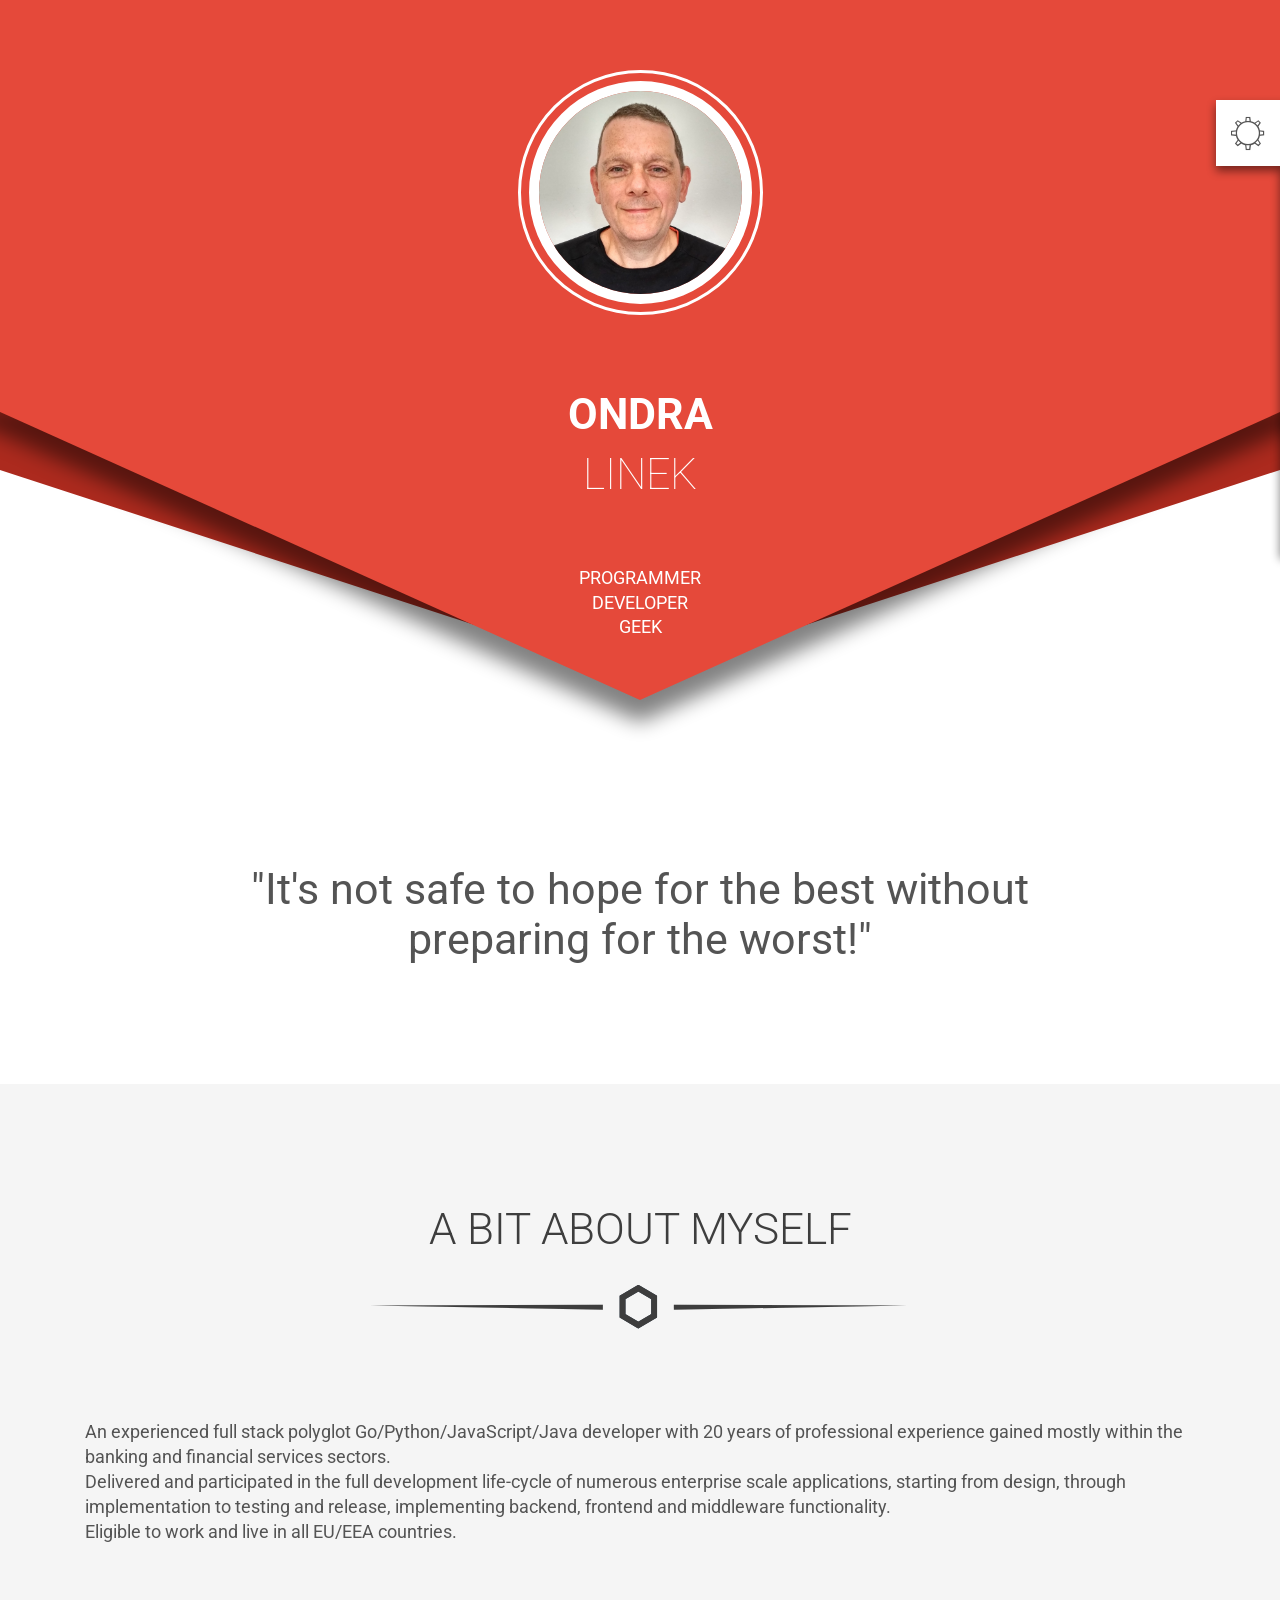
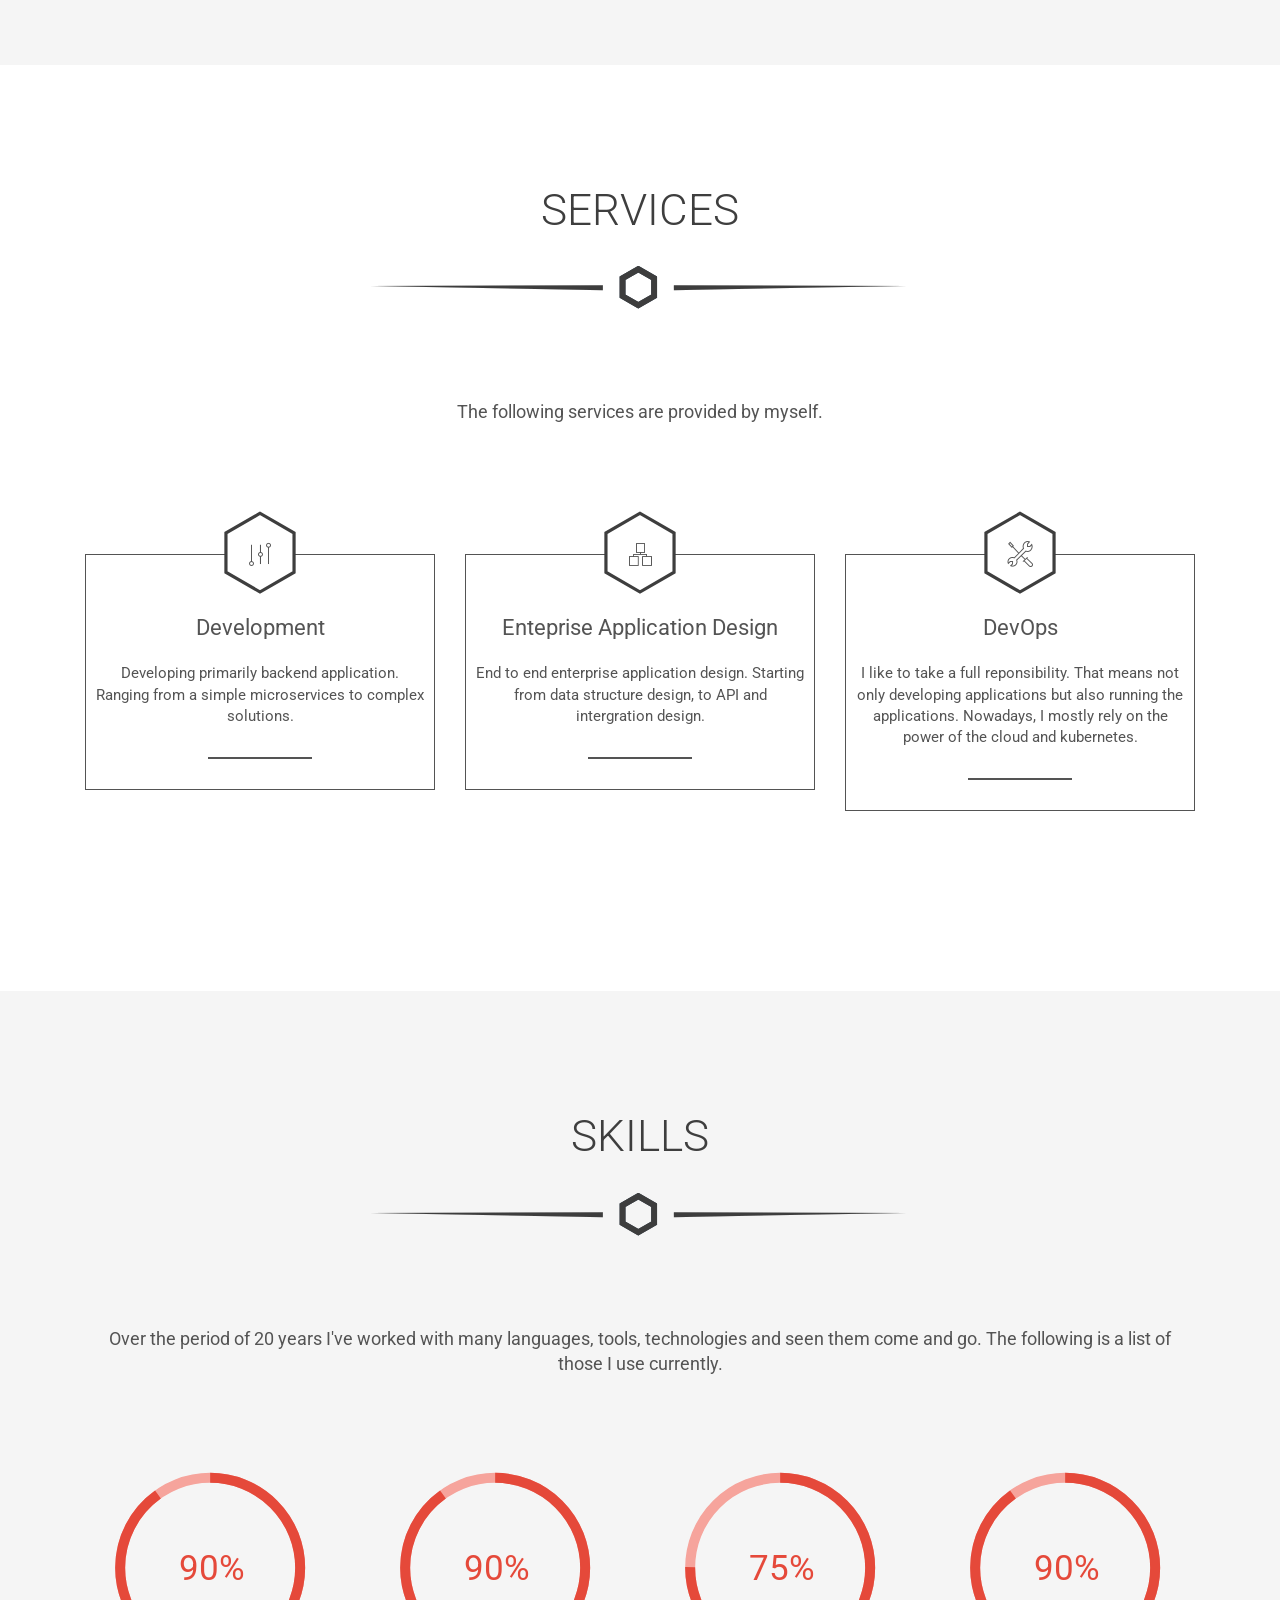
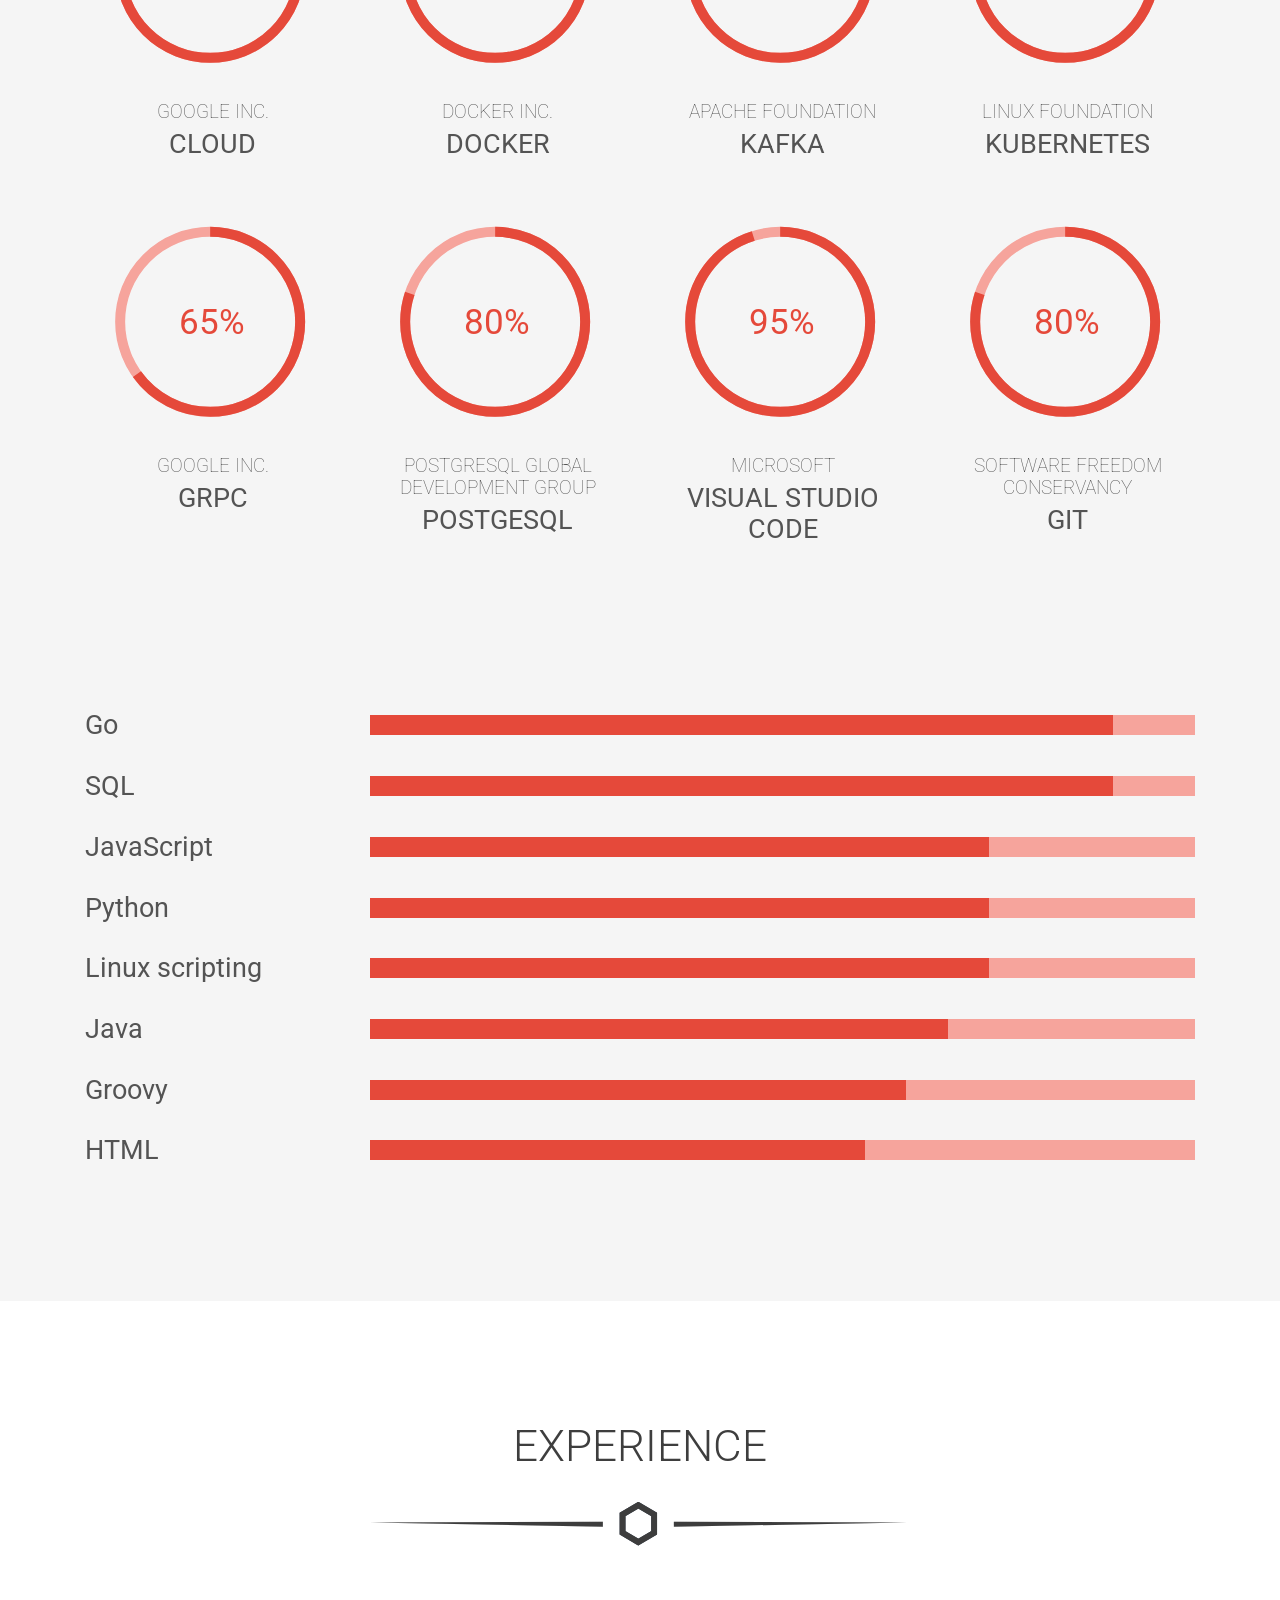
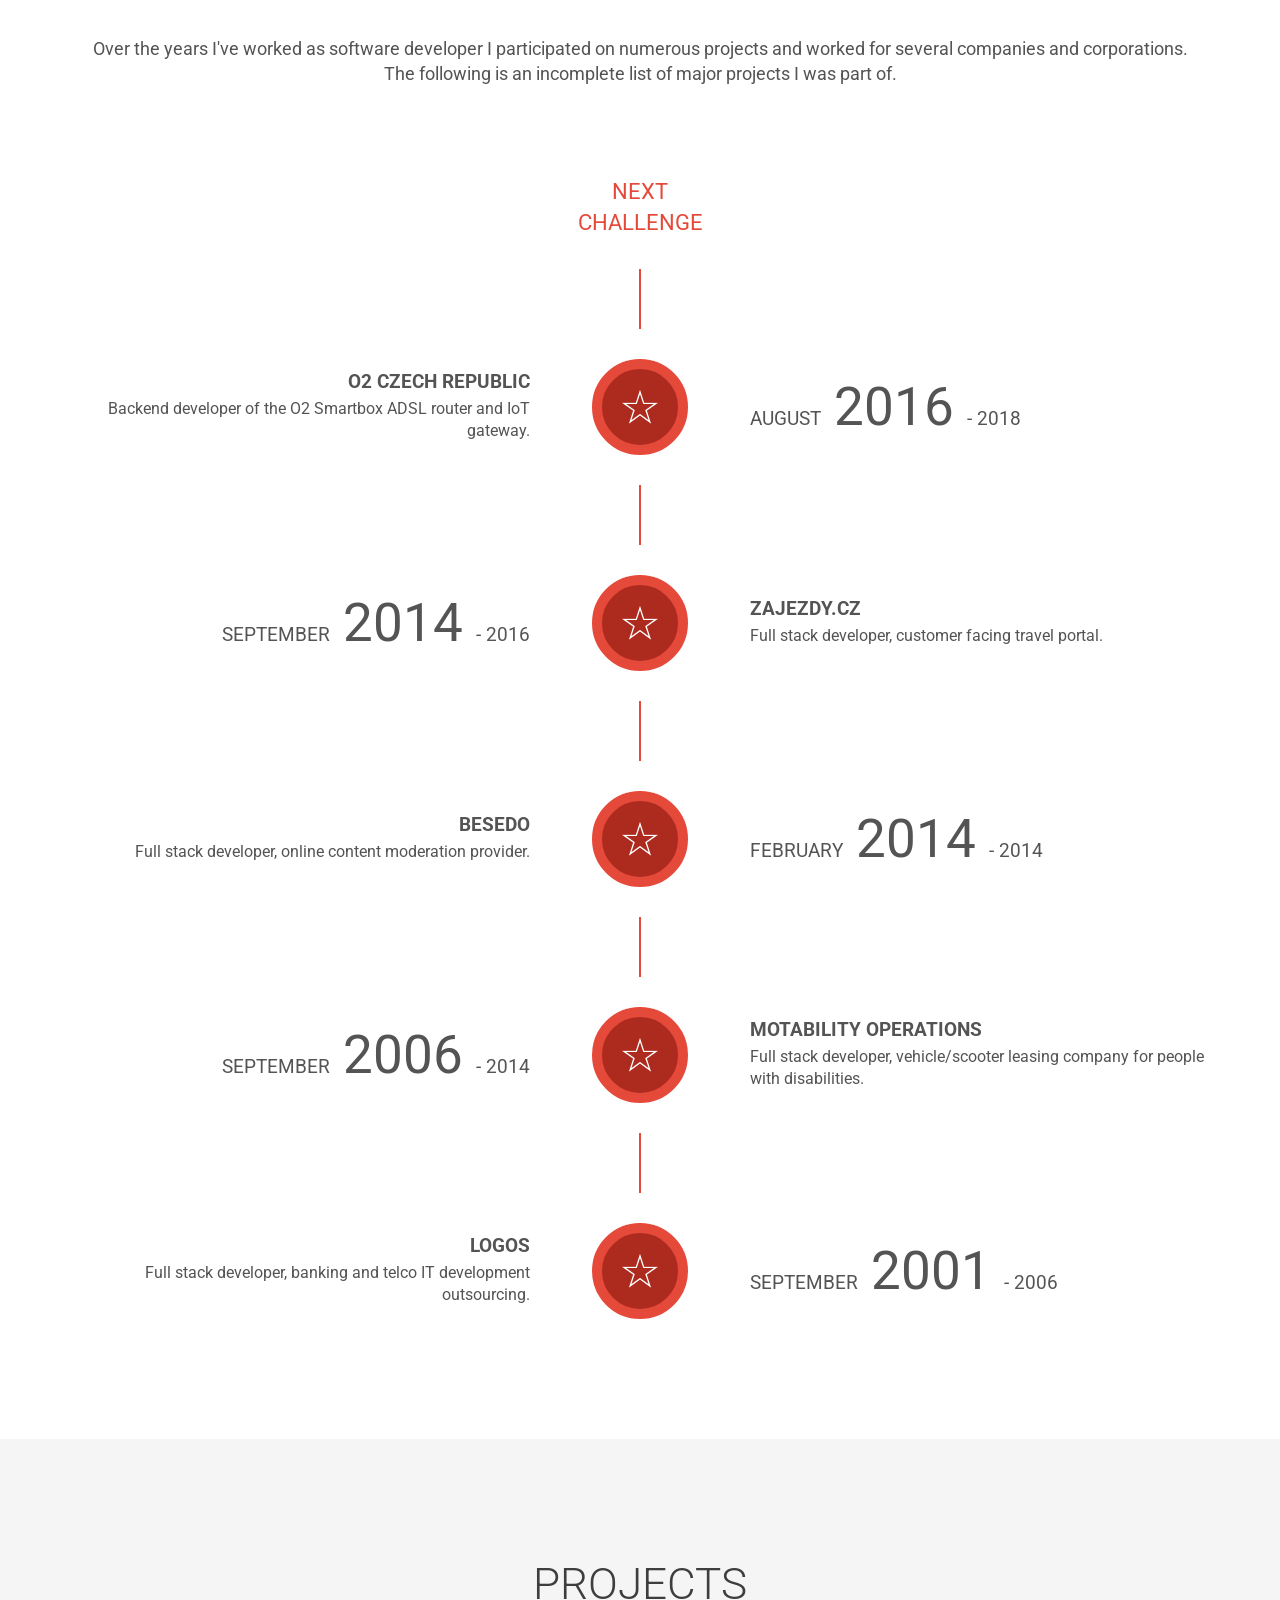
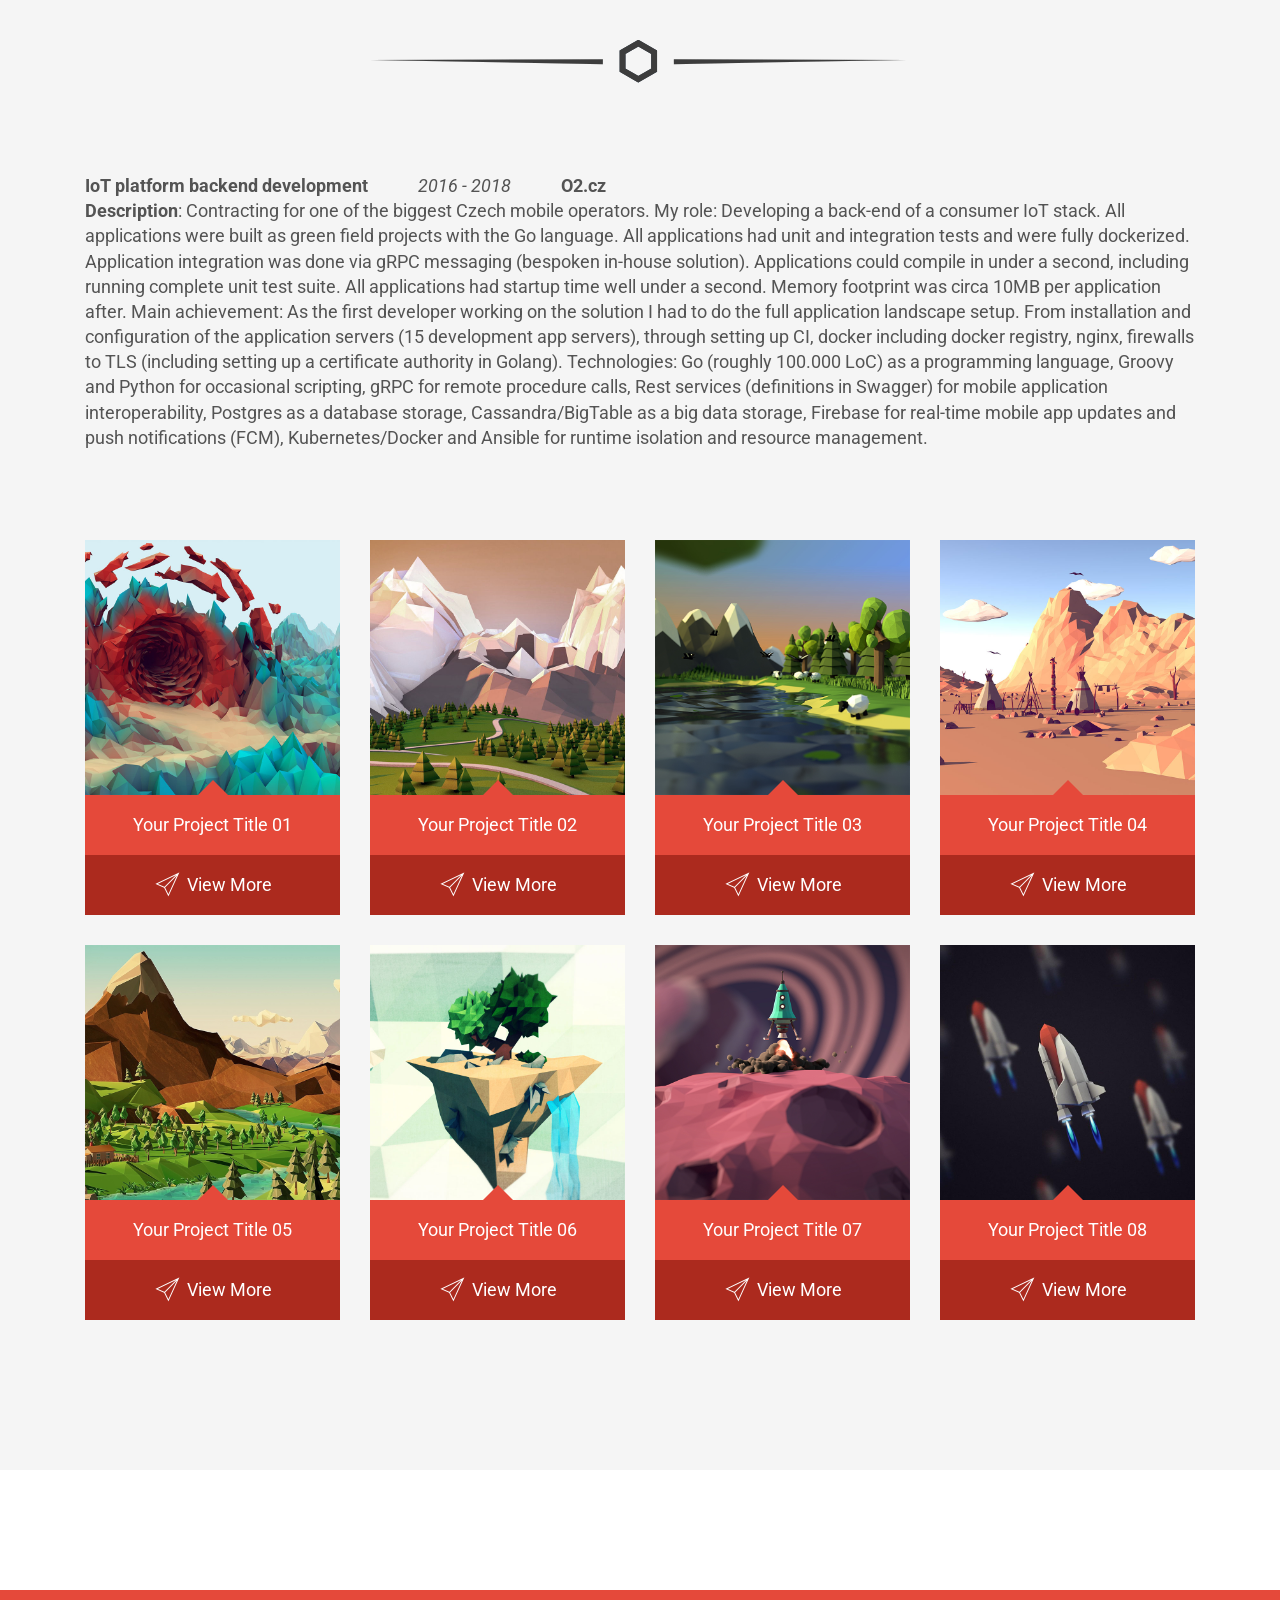
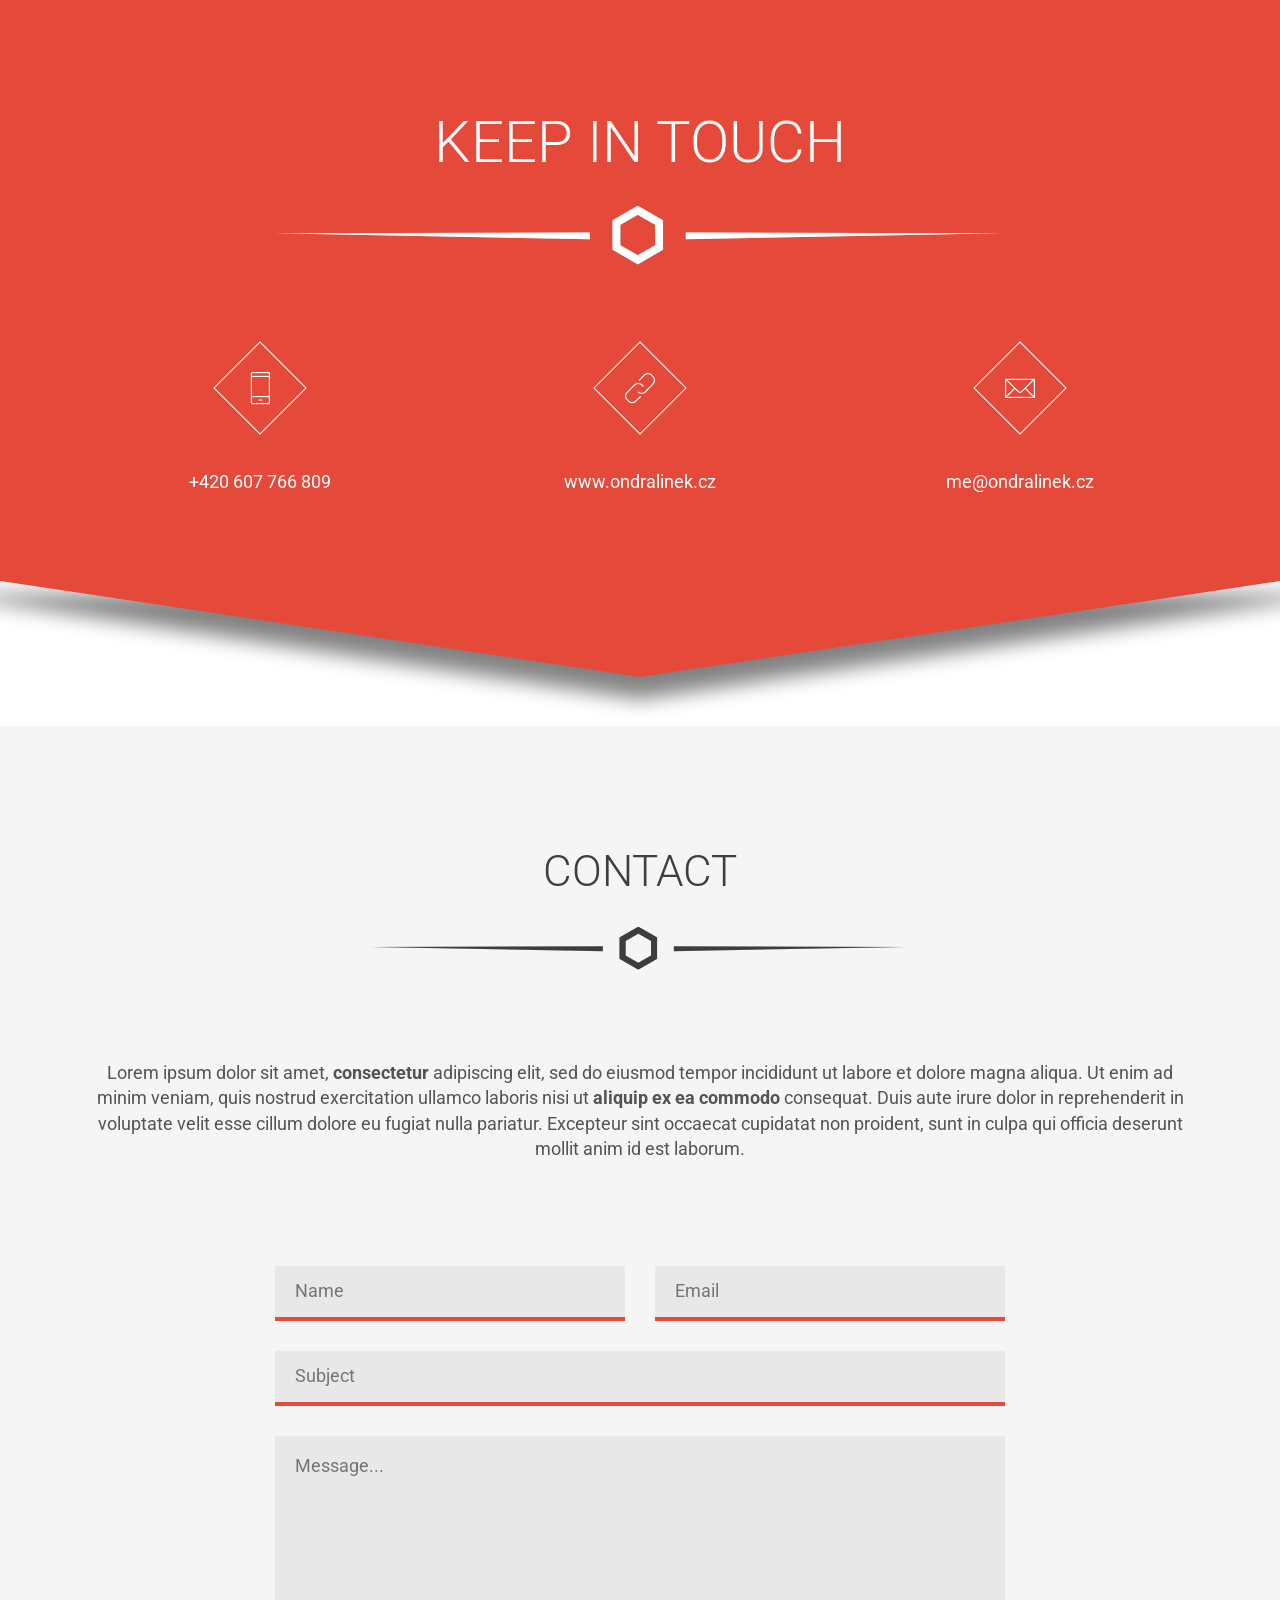
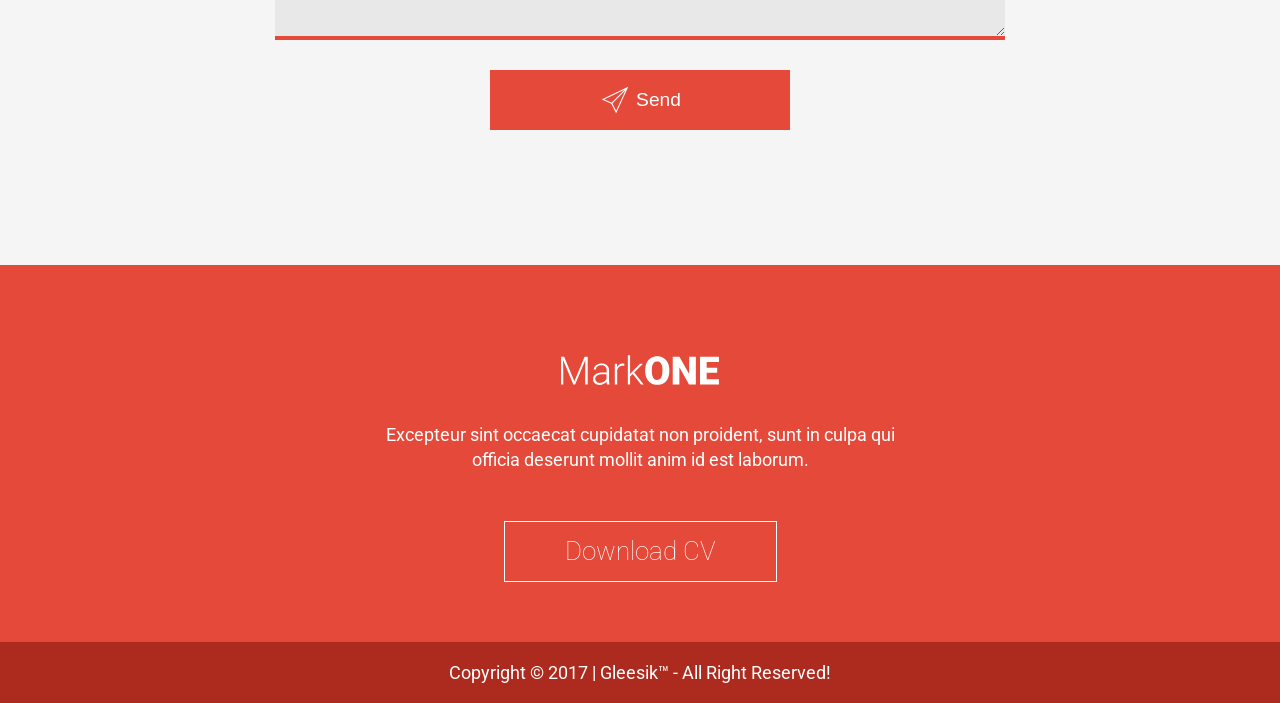
==== index.html @ e0bba85f "add basic details, working on projects section" ====
<!DOCTYPE html>
<html>

<head>
  <meta charset="utf-8" />
  <title>Ondra Linek - Go(lang) programmer</title>
  <meta name="viewport" content="width=device-width, initial-scale=1" />
  <link rel="shortcut icon" href="images/favicon.png" title="Favicon" />

  <!-- Importing Styles -->
  <link href="https://fonts.googleapis.com/css?family=Roboto:300,400,700" rel="stylesheet">
  <link rel="stylesheet" id="theme" href="css/style.css">
</head>


<body>

  <!-- Options -->
  <div class="options closed" id="options">

    <span class="pe-7s-settings pe-2x icon" id="toggle_options"></span>

    <div class="colors">
      <p class="lead text-center">Colour theme</p>
      <ul class="color-pallete list-style-none">
        <li data-color="red" class="red clearfix">
          <span class="primary-light"></span>
          <span class="primary"></span>
          <span class="primary-dark"></span>
        </li>
        <li data-color="blue" class="blue clearfix">
          <span class="primary-light"></span>
          <span class="primary"></span>
          <span class="primary-dark"></span>
        </li>
        <li data-color="green" class="green clearfix">
          <span class="primary-light"></span>
          <span class="primary"></span>
          <span class="primary-dark"></span>
        </li>
        <li data-color="purple" class="purple clearfix">
          <span class="primary-light"></span>
          <span class="primary"></span>
          <span class="primary-dark"></span>
        </li>
      </ul>
    </div>

  </div>


  <!-- Site Header -->
  <header class="site-header">
    <div class="container-wrapper">
      <div class="container">
        <div class="row">
          <div class="col-md-4 push-md-4">

            <div class="avatar">
              <div class="image-wrapper">
                <img src="images/me-scaled.jpeg" alt="Ondra Linek">
              </div>
            </div>

            <div class="info-wrapper">
              <div class="info text-center text-upper">
                <p class="lead name">Ondra</p>
                <p class="lead surname">Linek</p>
              </div>

              <ul class="jobs list-style-none text-center text-upper">

                <li>Programmer</li>

                <li>Developer</li>

                <li>Geek</li>

              </ul>
            </div>

          </div>
        </div>
      </div>
    </div>
  </header>


  <!-- Section Quote -->
  <section class="section-quote section">
    <div class="container">
      <div class="row text-center">
        <div class="col-md-10 push-md-1">
          <blockquote class="lead">
            "It's not safe to hope for the best without preparing for the worst!"
          </blockquote>
        </div>
      </div>
    </div>
  </section>


  <!-- Section About -->
  <section class="section-about section">

    <div class="section-header-wrapper">
      <div class="container">
        <div class="row">
          <div class="col-md-6 push-md-3">

            <header class="section-header text-center">
              <h2 class="section-title text-upper">A bit about myself</h2>
            </header>

          </div>
        </div>
      </div>
    </div>

    <div class="container">
      <div class="row section-description">
        <div class="col-md-12">
          <p>An experienced full stack polyglot Go/Python/JavaScript/Java developer with 20 years of professional
            experience gained mostly within the banking and financial services sectors.</p>
          <p>Delivered and participated in the full development life-cycle of numerous enterprise scale applications,
            starting from design, through implementation to testing and release, implementing backend, frontend and
            middleware functionality.</p>
          <p>Eligible to work and live in all EU/EEA countries.</p>
          </p>
        </div>
      </div>
    </div>

  </section>


  <!-- Section Services -->
  <section class="section-services section section-focus">

    <div class="section-header-wrapper">
      <div class="container">
        <div class="row">
          <div class="col-md-6 push-md-3">

            <header class="section-header text-center">
              <h2 class="section-title text-upper">Services</h2>
            </header>

          </div>
        </div>
      </div>
    </div>

    <div class="container">
      <div class="row section-description">
        <div class="col-md-12 text-center">
          <p>The following services are provided by myself.</p>
        </div>
      </div>
    </div>

    <div class="container">
      <div class="row services">

        <div class="col-lg-4 col-md-6">
          <div class="service-box text-center">
            <span class="icon-box">
              <span class="pe-7s-edit"></span>
              <svg version="1.1" id="Layer_1" xmlns="http://www.w3.org/2000/svg" xmlns:xlink="http://www.w3.org/1999/xlink"
                x="0px" y="0px" viewBox="0 -10 300 320" xml:space="preserve">
                <g>
                  <polygon points="22.3,223.7 22.3,76.3 150,2.5 277.7,76.3 277.7,223.7 150,297.5 	" />
                  <path d="M150,4.8l125.7,72.6v145.2L150,295.2L24.3,222.6V77.4L150,4.8 M150,0.2L20.3,75.1v149.8L150,299.8l129.7-74.9V75.1L150,0.2
              		L150,0.2z" />
                </g>
              </svg>
            </span>
            <h3>Development</h3>
            <p>Developing primarily backend application. Ranging from a simple microservices to complex solutions.</p>
            <hr class="underline">
          </div>
        </div>

        <div class="col-lg-4 col-md-6">
          <div class="service-box text-center">
            <span class="icon-box">
              <span class="pe-7s-network"></span>
              <svg version="1.1" id="Layer_1" xmlns="http://www.w3.org/2000/svg" xmlns:xlink="http://www.w3.org/1999/xlink"
                x="0px" y="0px" viewBox="0 -10 300 320" xml:space="preserve">
                <g>
                  <polygon points="22.3,223.7 22.3,76.3 150,2.5 277.7,76.3 277.7,223.7 150,297.5 	" />
                  <path d="M150,4.8l125.7,72.6v145.2L150,295.2L24.3,222.6V77.4L150,4.8 M150,0.2L20.3,75.1v149.8L150,299.8l129.7-74.9V75.1L150,0.2
              		L150,0.2z" />
                </g>
              </svg>
            </span>
            <h3>Enteprise Application Design</h3>
            <p>End to end enterprise application design. Starting from data structure design, to API and intergration design.</p>
            <hr class="underline">
          </div>
        </div>

        <div class="col-lg-4 col-md-6">
          <div class="service-box text-center">
            <span class="icon-box">
              <span class="pe-7s-tools"></span>
              <svg version="1.1" id="Layer_1" xmlns="http://www.w3.org/2000/svg" xmlns:xlink="http://www.w3.org/1999/xlink"
                x="0px" y="0px" viewBox="0 -10 300 320" xml:space="preserve">
                <g>
                  <polygon points="22.3,223.7 22.3,76.3 150,2.5 277.7,76.3 277.7,223.7 150,297.5 	" />
                  <path d="M150,4.8l125.7,72.6v145.2L150,295.2L24.3,222.6V77.4L150,4.8 M150,0.2L20.3,75.1v149.8L150,299.8l129.7-74.9V75.1L150,0.2
              		L150,0.2z" />
                </g>
              </svg>
            </span>
            <h3>DevOps</h3>
            <p>I like to take a full reponsibility. That means not only developing applications but also running the applications. Nowadays, I mostly rely on the power of the cloud and kubernetes.</p>
            <hr class="underline">
          </div>
        </div>

      </div>
    </div>

  </section>


  <!-- Skills Services -->
  <section class="section-skills section section-focus">

    <div class="section-header-wrapper">
      <div class="container">
        <div class="row">
          <div class="col-md-6 push-md-3">

            <header class="section-header text-center">
              <h2 class="section-title text-upper">Skills</h2>
            </header>

          </div>
        </div>
      </div>
    </div>

    <div class="container">
      <div class="row section-description">
        <div class="col-md-12 text-center">
          <p>Over the period of 20 years I've worked with many languages, tools, technologies and seen them come and go. The following is a list of those I use currently. </p>
        </div>
      </div>
    </div>

    <div class="container apps">
      <div class="row">

        <div class="col-lg-3 col-md-6 text-center">

          <div class="progress-donut">
            <span class="circle" data-pct="90">
              <span class="percent">90%</span>
              <svg id="svg" width="200" height="200" viewPort="0 0 100 100" version="1.1" xmlns="http://www.w3.org/2000/svg">
                <circle class="back" r="90" cx="100" cy="100" fill="transparent" stroke-dasharray="565.48"
                  stroke-dashoffset="0"></circle>
                <circle class="front" id="bar" r="90" cx="100" cy="100" fill="transparent" stroke-dasharray="565.48"></circle>
              </svg>
            </span>

            <div class="donut-chart chart">
              <div class="slice one"></div>
              <div class="slice two"></div>
              <div class="chart-center">
                <span></span>
              </div>
            </div>
            <span class="company">Google Inc.</span>
            <span class="name">Cloud</span>
          </div>

        </div>

        <div class="col-lg-3 col-md-6 text-center">

          <div class="progress-donut">
            <span class="circle" data-pct="90">
              <span class="percent">90%</span>
              <svg id="svg" width="200" height="200" viewPort="0 0 100 100" version="1.1" xmlns="http://www.w3.org/2000/svg">
                <circle class="back" r="90" cx="100" cy="100" fill="transparent" stroke-dasharray="565.48"
                  stroke-dashoffset="0"></circle>
                <circle class="front" id="bar" r="90" cx="100" cy="100" fill="transparent" stroke-dasharray="565.48"></circle>
              </svg>
            </span>

            <div class="donut-chart chart">
              <div class="slice one"></div>
              <div class="slice two"></div>
              <div class="chart-center">
                <span></span>
              </div>
            </div>
            <span class="company">Docker Inc.</span>
            <span class="name">Docker</span>
          </div>

        </div>

        <div class="col-lg-3 col-md-6 text-center">

          <div class="progress-donut">
            <span class="circle" data-pct="75">
              <span class="percent">75%</span>
              <svg id="svg" width="200" height="200" viewPort="0 0 100 100" version="1.1" xmlns="http://www.w3.org/2000/svg">
                <circle class="back" r="90" cx="100" cy="100" fill="transparent" stroke-dasharray="565.48"
                  stroke-dashoffset="0"></circle>
                <circle class="front" id="bar" r="90" cx="100" cy="100" fill="transparent" stroke-dasharray="565.48"></circle>
              </svg>
            </span>

            <div class="donut-chart chart">
              <div class="slice one"></div>
              <div class="slice two"></div>
              <div class="chart-center">
                <span></span>
              </div>
            </div>
            <span class="company">Apache Foundation</span>
            <span class="name">Kafka</span>
          </div>

        </div>

        <div class="col-lg-3 col-md-6 text-center">

          <div class="progress-donut">
            <span class="circle" data-pct="90">
              <span class="percent">90%</span>
              <svg id="svg" width="200" height="200" viewPort="0 0 100 100" version="1.1" xmlns="http://www.w3.org/2000/svg">
                <circle class="back" r="90" cx="100" cy="100" fill="transparent" stroke-dasharray="565.48"
                  stroke-dashoffset="0"></circle>
                <circle class="front" id="bar" r="90" cx="100" cy="100" fill="transparent" stroke-dasharray="565.48"></circle>
              </svg>
            </span>

            <div class="donut-chart chart">
              <div class="slice one"></div>
              <div class="slice two"></div>
              <div class="chart-center">
                <span></span>
              </div>
            </div>
            <span class="company">Linux Foundation</span>
            <span class="name">Kubernetes</span>
          </div>

        </div>

        <div class="col-lg-3 col-md-6 text-center">

          <div class="progress-donut">
            <span class="circle" data-pct="65">
              <span class="percent">65%</span>
              <svg id="svg" width="200" height="200" viewPort="0 0 100 100" version="1.1" xmlns="http://www.w3.org/2000/svg">
                <circle class="back" r="90" cx="100" cy="100" fill="transparent" stroke-dasharray="565.48"
                  stroke-dashoffset="0"></circle>
                <circle class="front" id="bar" r="90" cx="100" cy="100" fill="transparent" stroke-dasharray="565.48"></circle>
              </svg>
            </span>

            <div class="donut-chart chart">
              <div class="slice one"></div>
              <div class="slice two"></div>
              <div class="chart-center">
                <span></span>
              </div>
            </div>
            <span class="company">Google Inc.</span>
            <span class="name">gRPC</span>
          </div>

        </div>

        <div class="col-lg-3 col-md-6 text-center">

          <div class="progress-donut">
            <span class="circle" data-pct="80">
              <span class="percent">80%</span>
              <svg id="svg" width="200" height="200" viewPort="0 0 100 100" version="1.1" xmlns="http://www.w3.org/2000/svg">
                <circle class="back" r="90" cx="100" cy="100" fill="transparent" stroke-dasharray="565.48"
                  stroke-dashoffset="0"></circle>
                <circle class="front" id="bar" r="90" cx="100" cy="100" fill="transparent" stroke-dasharray="565.48"></circle>
              </svg>
            </span>

            <div class="donut-chart chart">
              <div class="slice one"></div>
              <div class="slice two"></div>
              <div class="chart-center">
                <span></span>
              </div>
            </div>
            <span class="company">PostgreSQL Global Development Group</span>
            <span class="name">PostgeSQL</span>
          </div>

        </div>

        <div class="col-lg-3 col-md-6 text-center">

          <div class="progress-donut">
            <span class="circle" data-pct="95">
              <span class="percent">95%</span>
              <svg id="svg" width="200" height="200" viewPort="0 0 100 100" version="1.1" xmlns="http://www.w3.org/2000/svg">
                <circle class="back" r="90" cx="100" cy="100" fill="transparent" stroke-dasharray="565.48"
                  stroke-dashoffset="0"></circle>
                <circle class="front" id="bar" r="90" cx="100" cy="100" fill="transparent" stroke-dasharray="565.48"></circle>
              </svg>
            </span>

            <div class="donut-chart chart">
              <div class="slice one"></div>
              <div class="slice two"></div>
              <div class="chart-center">
                <span></span>
              </div>
            </div>
            <span class="company">Microsoft</span>
            <span class="name">Visual Studio Code</span>
          </div>

        </div>

        <div class="col-lg-3 col-md-6 text-center">

          <div class="progress-donut">
            <span class="circle" data-pct="80">
              <span class="percent">80%</span>
              <svg id="svg" width="200" height="200" viewPort="0 0 100 100" version="1.1" xmlns="http://www.w3.org/2000/svg">
                <circle class="back" r="90" cx="100" cy="100" fill="transparent" stroke-dasharray="565.48"
                  stroke-dashoffset="0"></circle>
                <circle class="front" id="bar" r="90" cx="100" cy="100" fill="transparent" stroke-dasharray="565.48"></circle>
              </svg>
            </span>

            <div class="donut-chart chart">
              <div class="slice one"></div>
              <div class="slice two"></div>
              <div class="chart-center">
                <span></span>
              </div>
            </div>
            <span class="company">Software Freedom Conservancy</span>
            <span class="name">Git</span>
          </div>

        </div>

      </div>
    </div>

    <div class="container languages">


      <div class="row progress-bar">
        <div class="col-lg-3">Go</div>
        <div class="col-lg-9">
          <span class="bar">
            <span class="bar-percent" style="width: 90%"></span>
          </span>
        </div>
      </div>



      <div class="row progress-bar">
        <div class="col-lg-3">SQL</div>
        <div class="col-lg-9">
          <span class="bar">
            <span class="bar-percent" style="width: 90%"></span>
          </span>
        </div>
      </div>



      <div class="row progress-bar">
        <div class="col-lg-3">JavaScript</div>
        <div class="col-lg-9">
          <span class="bar">
            <span class="bar-percent" style="width: 75%"></span>
          </span>
        </div>
      </div>



      <div class="row progress-bar">
        <div class="col-lg-3">Python</div>
        <div class="col-lg-9">
          <span class="bar">
            <span class="bar-percent" style="width: 75%"></span>
          </span>
        </div>
      </div>



      <div class="row progress-bar">
        <div class="col-lg-3">Linux scripting</div>
        <div class="col-lg-9">
          <span class="bar">
            <span class="bar-percent" style="width: 75%"></span>
          </span>
        </div>
      </div>



      <div class="row progress-bar">
        <div class="col-lg-3">Java</div>
        <div class="col-lg-9">
          <span class="bar">
            <span class="bar-percent" style="width: 70%"></span>
          </span>
        </div>
      </div>



      <div class="row progress-bar">
        <div class="col-lg-3">Groovy</div>
        <div class="col-lg-9">
          <span class="bar">
            <span class="bar-percent" style="width: 65%"></span>
          </span>
        </div>
      </div>



      <div class="row progress-bar">
        <div class="col-lg-3">HTML</div>
        <div class="col-lg-9">
          <span class="bar">
            <span class="bar-percent" style="width: 60%"></span>
          </span>
        </div>
      </div>


    </div>

  </section>



  <!-- Section Experience -->
  <section class="section-experience section section-focus">

    <div class="section-header-wrapper">
      <div class="container">
        <div class="row">
          <div class="col-md-6 push-md-3">

            <header class="section-header text-center">
              <h2 class="section-title text-upper">Experience</h2>
            </header>

          </div>
        </div>
      </div>
    </div>

    <div class="container">
      <div class="row section-description">
        <div class="col-md-12 text-center">
          <p>Over the years I've worked as software developer I participated on numerous projects and worked for several companies and corporations. The following is an incomplete list of major projects I was part of.</p>
        </div>
      </div>
    </div>

    <div class="container">

      <div class="row node-box">
        <div class="col-lg-12 text-center">
          <span class="text">Next<br />Challenge</span>
        </div>
      </div>

      <div class="row node-box">
        <div class="col-lg-5">
          <span class="time">
            <span class="year"><small>August</small> 2016 <small>- 2018</small></span>
          </span>
        </div>
        <div class="col-lg-2">
          <div class="node">
            <div class="circle">
              <span class="pe-7s-star"></span>
            </div>
          </div>
        </div>
        <div class="col-lg-5">
          <div class="info">
            <span class="title">O2 Czech Republic</span>
            <p class="description">Backend developer of the O2 Smartbox ADSL router and IoT gateway.</p>
          </div>
        </div>
      </div>

      <div class="row node-box">
        <div class="col-lg-5">
          <span class="time">
            <span class="year"><small>September</small> 2014 <small>- 2016</small></span>
          </span>
        </div>
        <div class="col-lg-2">
          <div class="node">
            <div class="circle">
              <span class="pe-7s-star"></span>
            </div>
          </div>
        </div>
        <div class="col-lg-5">
          <div class="info">
            <span class="title">Zajezdy.cz</span>
            <p class="description">Full stack developer, customer facing travel portal.</p>
          </div>
        </div>
      </div>

      <div class="row node-box">
        <div class="col-lg-5">
          <span class="time">
            <span class="year"><small>February</small> 2014 <small>- 2014</small></span>
          </span>
        </div>
        <div class="col-lg-2">
          <div class="node">
            <div class="circle">
              <span class="pe-7s-star"></span>
            </div>
          </div>
        </div>
        <div class="col-lg-5">
          <div class="info">
            <span class="title">Besedo</span>
            <p class="description">Full stack developer, online content moderation provider.</p>
          </div>
        </div>
      </div>

      <div class="row node-box">
        <div class="col-lg-5">
          <span class="time">
            <span class="year"><small>September</small> 2006 <small>- 2014</small></span>
          </span>
        </div>
        <div class="col-lg-2">
          <div class="node">
            <div class="circle">
              <span class="pe-7s-star"></span>
            </div>
          </div>
        </div>
        <div class="col-lg-5">
          <div class="info">
            <span class="title">Motability Operations</span>
            <p class="description">Full stack developer, vehicle/scooter leasing company for people with disabilities.</p>
          </div>
        </div>
      </div>

      <div class="row node-box">
        <div class="col-lg-5">
          <span class="time">
            <span class="year"><small>September</small> 2001 <small>- 2006</small></span>
          </span>
        </div>
        <div class="col-lg-2">
          <div class="node">
            <div class="circle">
              <span class="pe-7s-star"></span>
            </div>
          </div>
        </div>
        <div class="col-lg-5">
          <div class="info">
            <span class="title">Logos</span>
            <p class="description">Full stack developer, banking and telco IT development outsourcing.</p>
          </div>
        </div>
      </div>

    </div>

  </section>


  <!-- Section Projects -->
  <section class="section-projects section section-focus">

    <div class="section-header-wrapper">
      <div class="container">
        <div class="row">
          <div class="col-md-6 push-md-3">

            <header class="section-header text-center">
              <h2 class="section-title text-upper">Projects</h2>
            </header>

          </div>
        </div>
      </div>
    </div>

    <div class="container">
      <div class="row section-description">
        <div class="col-md-12">
          <p><b>IoT platform backend development</b><i style="margin-left:50px">2016 - 2018</i><b style="margin-left:50px">O2.cz</b><br/>

            <b>Description</b>: Contracting for one of the biggest Czech mobile operators.
            My role: Developing a back-end of a consumer IoT stack. All applications were built as green field projects with the Go language. All applications had unit and integration tests and were fully dockerized. Application integration was done via gRPC messaging (bespoken in-house solution). Applications could compile in under a second, including running complete unit test suite. All applications had startup time well under a second. Memory footprint was circa 10MB per application after.
            Main achievement: As the first developer working on the solution I had to do the full application landscape setup. From installation and configuration of the application servers (15 development app servers), through setting up CI, docker including docker registry, nginx, firewalls to TLS (including setting up a certificate authority in Golang). 
            Technologies: Go (roughly 100.000 LoC) as a programming language, Groovy and Python for occasional scripting, gRPC for remote procedure calls, Rest services (definitions in Swagger) for mobile application interoperability, Postgres as a database storage, Cassandra/BigTable as a big data storage, Firebase for real-time mobile app updates and push notifications (FCM), Kubernetes/Docker and Ansible for runtime isolation and resource management.
            </p>
        </div>
      </div>
    </div>

    <div class="container">
      <div class="row">


        <div class="col-lg-3 col-md-6">
          <div class="project-box">
            <div class="image">
              <img src="images/projects/img-01.jpg" alt="Your Project Title 01">
              <div class="image-hover">
                <span class="pe-7s-look icon"></span>
              </div>
            </div>
            <div class="title">Your Project Title 01</div>
            <div class="view-project-cta">
              <a href="project.example.com"><span class="pe-7s-paper-plane icon"></span> View More</a>
            </div>
          </div>
        </div>



        <div class="col-lg-3 col-md-6">
          <div class="project-box">
            <div class="image">
              <img src="images/projects/img-02.jpg" alt="Your Project Title 02">
              <div class="image-hover">
                <span class="pe-7s-look icon"></span>
              </div>
            </div>
            <div class="title">Your Project Title 02</div>
            <div class="view-project-cta">
              <a href="project.example.com"><span class="pe-7s-paper-plane icon"></span> View More</a>
            </div>
          </div>
        </div>



        <div class="col-lg-3 col-md-6">
          <div class="project-box">
            <div class="image">
              <img src="images/projects/img-03.jpg" alt="Your Project Title 03">
              <div class="image-hover">
                <span class="pe-7s-look icon"></span>
              </div>
            </div>
            <div class="title">Your Project Title 03</div>
            <div class="view-project-cta">
              <a href="http://project.example.com"><span class="pe-7s-paper-plane icon"></span> View More</a>
            </div>
          </div>
        </div>



        <div class="col-lg-3 col-md-6">
          <div class="project-box">
            <div class="image">
              <img src="images/projects/img-04.jpg" alt="Your Project Title 04">
              <div class="image-hover">
                <span class="pe-7s-look icon"></span>
              </div>
            </div>
            <div class="title">Your Project Title 04</div>
            <div class="view-project-cta">
              <a href="http://project.example.com"><span class="pe-7s-paper-plane icon"></span> View More</a>
            </div>
          </div>
        </div>



        <div class="col-lg-3 col-md-6">
          <div class="project-box">
            <div class="image">
              <img src="images/projects/img-05.jpg" alt="Your Project Title 05">
              <div class="image-hover">
                <span class="pe-7s-look icon"></span>
              </div>
            </div>
            <div class="title">Your Project Title 05</div>
            <div class="view-project-cta">
              <a href="http://project.example.com"><span class="pe-7s-paper-plane icon"></span> View More</a>
            </div>
          </div>
        </div>



        <div class="col-lg-3 col-md-6">
          <div class="project-box">
            <div class="image">
              <img src="images/projects/img-06.jpg" alt="Your Project Title 06">
              <div class="image-hover">
                <span class="pe-7s-look icon"></span>
              </div>
            </div>
            <div class="title">Your Project Title 06</div>
            <div class="view-project-cta">
              <a href="http://project.example.com"><span class="pe-7s-paper-plane icon"></span> View More</a>
            </div>
          </div>
        </div>



        <div class="col-lg-3 col-md-6">
          <div class="project-box">
            <div class="image">
              <img src="images/projects/img-07.jpg" alt="Your Project Title 07">
              <div class="image-hover">
                <span class="pe-7s-look icon"></span>
              </div>
            </div>
            <div class="title">Your Project Title 07</div>
            <div class="view-project-cta">
              <a href="http://project.example.com"><span class="pe-7s-paper-plane icon"></span> View More</a>
            </div>
          </div>
        </div>



        <div class="col-lg-3 col-md-6">
          <div class="project-box">
            <div class="image">
              <img src="images/projects/img-08.jpg" alt="Your Project Title 08">
              <div class="image-hover">
                <span class="pe-7s-look icon"></span>
              </div>
            </div>
            <div class="title">Your Project Title 08</div>
            <div class="view-project-cta">
              <a href="http://project.example.com"><span class="pe-7s-paper-plane icon"></span> View More</a>
            </div>
          </div>
        </div>


      </div>
    </div>

  </section>


  <!-- Section Touch -->
  <section class="section-touch section">
    <div class="container-wrapper">
      <div class="container">

        <div class="row">
          <div class="col-md-8 push-md-2">

            <header class="section-header text-center">
              <h2 class="section-title text-upper">Keep in Touch</h2>
            </header>

          </div>
        </div>

        <div class="row text-center icons">
          <div class="col-md-4">
            <span class="pe-7s-phone pe-2x icon"></span>
            <p>+420 607 766 809</p>
          </div>
          <div class="col-md-4">
            <span class="pe-7s-link pe-2x icon"></span>
            <p>www.ondralinek.cz</p>
          </div>
          <div class="col-md-4">
            <span class="pe-7s-mail pe-2x icon"></span>
            <p>me@ondralinek.cz</p>
          </div>
        </div>

      </div>
    </div>
  </section>


  <!-- Section Contact -->
  <section class="section-contact section section-focus">

    <div class="section-header-wrapper">
      <div class="container">
        <div class="row">
          <div class="col-md-6 push-md-3">

            <header class="section-header text-center">
              <h2 class="section-title text-upper">Contact</h2>
            </header>

          </div>
        </div>
      </div>
    </div>

    <div class="container">
      <div class="row section-description">
        <div class="col-md-12 text-center">
          <p>Lorem ipsum dolor sit amet, <strong>consectetur</strong> adipiscing elit, sed do eiusmod tempor incididunt
            ut labore et dolore magna aliqua. Ut enim ad minim veniam, quis nostrud exercitation ullamco laboris nisi
            ut <strong>aliquip ex ea commodo</strong> consequat. Duis aute irure dolor in reprehenderit in voluptate
            velit esse cillum dolore eu fugiat nulla pariatur. Excepteur sint occaecat cupidatat non proident, sunt in
            culpa qui officia deserunt mollit anim id est laborum.</p>
        </div>
      </div>
    </div>

    <form action="https://formspree.io/example@example.com" method="POST" class="contact-form" id="contact_form">
      <div class="container">
        <div class="row ">
          <div class="col-md-4 col-md-2 push-md-2">
            <input name="name" placeholder="Name" type="text">
          </div>
          <div class="col-md-4 col-md-2 push-md-2">
            <input name="email" placeholder="Email" type="text">
          </div>
        </div>
        <div class="row">
          <div class="col-md-8 col-md-2 push-md-2">
            <input name="subject" placeholder="Subject" type="text">
          </div>
        </div>
        <div class="row">
          <div class="col-md-8 col-md-2 push-md-2">
            <textarea name="message" rows="8" placeholder="Message..." cols="80"></textarea>
          </div>
        </div>
        <div class="row text-center">
          <button type="submit" value="Submit" form="contact_form"><span class="pe-7s-paper-plane"></span> Send</button>
        </div>
      </div>
    </form>

  </section>




  <!-- Site Footer -->
  <footer class="site-footer">

    <div class="large">
      <div class="container">
        <div class="row">
          <div class="col-lg-2 push-lg-5 logo">
            <img src="images/logo.svg" alt="John Alexander Logo">
          </div>
        </div>
        <div class="row">
          <div class="col-lg-6 push-lg-3 text-center">
            <p>Excepteur sint occaecat cupidatat non proident, sunt in culpa qui officia deserunt mollit anim id est
              laborum.</p>
          </div>
        </div>
        <div class="row">
          <div class="col-lg-4 col-md-6 push-lg-4 push-md-3 text-center">
            <a href="http://cv.example.com" class="button-cta">Download CV</a>
          </div>
        </div>
      </div>
    </div>

    <div class="small">
      <div class="container">
        <div class="row">
          <div class="col-lg-12 text-center">
            <p>Copyright &copy; 2017 | Gleesik™ - All Right Reserved!</p>
          </div>
        </div>
      </div>
    </div>

  </footer>


  <!-- Importing Scripts -->

  <!-- jQuery CDN -->
  <script src="http://ajax.googleapis.com/ajax/libs/jquery/3.2.1/jquery.min.js"></script>

  <!-- If CDN fails than use local jQuery -->
  <script>window.jQuery || document.write('<script src="js/jquery-3.2.1.min.js"><\/script>')</script>

  <!-- Main JS -->
  <script src="js/main.js" charset="utf-8"></script>


</body>

</html>
---- css/style.css ----
@charset "UTF-8";
/**!
  Theme Name: MarkONE
  Theme URI: http://gleesik.ro/
  Author: Gleesik™
  Author URI: http://gleesik.ro/
  Description: A simple and modern online onepage resume.
  Version: 1.0
  License: GNU General Public License v3 or later
  License URI: https://www.gnu.org/licenses/gpl-3.0.en.html
  Tags:
  Text Domain: mark-one */
/**!
  * ----------------------------------------------------------------------------
  *
  *  [ Table of contents ]
  *
  *  1. Modules
  *    1.1 Variables
  *    1.2 Bootstrap Grid
  *    1.3 Normalize CSS
  *    1.4 Font 7 Stroke Icons
  *  2.Layout
  *    2.1 Global Style
  *    2.2 Sections
  *    2.3 Header
  *    2.4 Footer
  *  3.Sections
  *    3.1 Keep in Touch
  *    3.2 About
  *    3.3 Skills
  *  4.Components
  *    4.1 Service Box
  *    4.2 Blockquote Lead
  *    4.3 Progress Bar
  *    4.4 Progress Donut
  *    4.5 Project Box
  *    4.6 Node Box (Timeline)
  *    4.7 Button CTA
  *    4.8 Form
  *    4.9 Options
  * */
@-ms-viewport {
  width: device-width; }

html {
  -webkit-box-sizing: border-box;
  box-sizing: border-box;
  -ms-overflow-style: scrollbar; }

*,
*::before,
*::after {
  -webkit-box-sizing: inherit;
  box-sizing: inherit; }

.container {
  position: relative;
  margin-left: auto;
  margin-right: auto;
  padding-right: 15px;
  padding-left: 15px; }

@media (min-width: 576px) {
  .container {
    padding-right: 15px;
    padding-left: 15px; } }

@media (min-width: 768px) {
  .container {
    padding-right: 15px;
    padding-left: 15px; } }

@media (min-width: 992px) {
  .container {
    padding-right: 15px;
    padding-left: 15px; } }

@media (min-width: 1200px) {
  .container {
    padding-right: 15px;
    padding-left: 15px; } }

@media (min-width: 576px) {
  .container {
    width: 540px;
    max-width: 100%; } }

@media (min-width: 768px) {
  .container {
    width: 720px;
    max-width: 100%; } }

@media (min-width: 992px) {
  .container {
    width: 960px;
    max-width: 100%; } }

@media (min-width: 1200px) {
  .container {
    width: 1140px;
    max-width: 100%; } }

.container-fluid {
  position: relative;
  margin-left: auto;
  margin-right: auto;
  padding-right: 15px;
  padding-left: 15px; }

@media (min-width: 576px) {
  .container-fluid {
    padding-right: 15px;
    padding-left: 15px; } }

@media (min-width: 768px) {
  .container-fluid {
    padding-right: 15px;
    padding-left: 15px; } }

@media (min-width: 992px) {
  .container-fluid {
    padding-right: 15px;
    padding-left: 15px; } }

@media (min-width: 1200px) {
  .container-fluid {
    padding-right: 15px;
    padding-left: 15px; } }

.row {
  display: -webkit-box;
  display: -webkit-flex;
  display: -ms-flexbox;
  display: flex;
  -webkit-flex-wrap: wrap;
  -ms-flex-wrap: wrap;
  flex-wrap: wrap;
  margin-right: -15px;
  margin-left: -15px; }

@media (min-width: 576px) {
  .row {
    margin-right: -15px;
    margin-left: -15px; } }

@media (min-width: 768px) {
  .row {
    margin-right: -15px;
    margin-left: -15px; } }

@media (min-width: 992px) {
  .row {
    margin-right: -15px;
    margin-left: -15px; } }

@media (min-width: 1200px) {
  .row {
    margin-right: -15px;
    margin-left: -15px; } }

.no-gutters {
  margin-right: 0;
  margin-left: 0; }

.no-gutters > .col,
.no-gutters > [class*="col-"] {
  padding-right: 0;
  padding-left: 0; }

.col-1, .col-2, .col-3, .col-4, .col-5, .col-6, .col-7, .col-8, .col-9, .col-10, .col-11, .col-12, .col, .col-sm-1, .col-sm-2, .col-sm-3, .col-sm-4, .col-sm-5, .col-sm-6, .col-sm-7, .col-sm-8, .col-sm-9, .col-sm-10, .col-sm-11, .col-sm-12, .col-sm, .col-md-1, .col-md-2, .col-md-3, .col-md-4, .col-md-5, .col-md-6, .col-md-7, .col-md-8, .col-md-9, .col-md-10, .col-md-11, .col-md-12, .col-md, .col-lg-1, .col-lg-2, .col-lg-3, .col-lg-4, .col-lg-5, .col-lg-6, .col-lg-7, .col-lg-8, .col-lg-9, .col-lg-10, .col-lg-11, .col-lg-12, .col-lg, .col-xl-1, .col-xl-2, .col-xl-3, .col-xl-4, .col-xl-5, .col-xl-6, .col-xl-7, .col-xl-8, .col-xl-9, .col-xl-10, .col-xl-11, .col-xl-12, .col-xl {
  position: relative;
  width: 100%;
  min-height: 1px;
  padding-right: 15px;
  padding-left: 15px; }

@media (min-width: 576px) {
  .col-1, .col-2, .col-3, .col-4, .col-5, .col-6, .col-7, .col-8, .col-9, .col-10, .col-11, .col-12, .col, .col-sm-1, .col-sm-2, .col-sm-3, .col-sm-4, .col-sm-5, .col-sm-6, .col-sm-7, .col-sm-8, .col-sm-9, .col-sm-10, .col-sm-11, .col-sm-12, .col-sm, .col-md-1, .col-md-2, .col-md-3, .col-md-4, .col-md-5, .col-md-6, .col-md-7, .col-md-8, .col-md-9, .col-md-10, .col-md-11, .col-md-12, .col-md, .col-lg-1, .col-lg-2, .col-lg-3, .col-lg-4, .col-lg-5, .col-lg-6, .col-lg-7, .col-lg-8, .col-lg-9, .col-lg-10, .col-lg-11, .col-lg-12, .col-lg, .col-xl-1, .col-xl-2, .col-xl-3, .col-xl-4, .col-xl-5, .col-xl-6, .col-xl-7, .col-xl-8, .col-xl-9, .col-xl-10, .col-xl-11, .col-xl-12, .col-xl {
    padding-right: 15px;
    padding-left: 15px; } }

@media (min-width: 768px) {
  .col-1, .col-2, .col-3, .col-4, .col-5, .col-6, .col-7, .col-8, .col-9, .col-10, .col-11, .col-12, .col, .col-sm-1, .col-sm-2, .col-sm-3, .col-sm-4, .col-sm-5, .col-sm-6, .col-sm-7, .col-sm-8, .col-sm-9, .col-sm-10, .col-sm-11, .col-sm-12, .col-sm, .col-md-1, .col-md-2, .col-md-3, .col-md-4, .col-md-5, .col-md-6, .col-md-7, .col-md-8, .col-md-9, .col-md-10, .col-md-11, .col-md-12, .col-md, .col-lg-1, .col-lg-2, .col-lg-3, .col-lg-4, .col-lg-5, .col-lg-6, .col-lg-7, .col-lg-8, .col-lg-9, .col-lg-10, .col-lg-11, .col-lg-12, .col-lg, .col-xl-1, .col-xl-2, .col-xl-3, .col-xl-4, .col-xl-5, .col-xl-6, .col-xl-7, .col-xl-8, .col-xl-9, .col-xl-10, .col-xl-11, .col-xl-12, .col-xl {
    padding-right: 15px;
    padding-left: 15px; } }

@media (min-width: 992px) {
  .col-1, .col-2, .col-3, .col-4, .col-5, .col-6, .col-7, .col-8, .col-9, .col-10, .col-11, .col-12, .col, .col-sm-1, .col-sm-2, .col-sm-3, .col-sm-4, .col-sm-5, .col-sm-6, .col-sm-7, .col-sm-8, .col-sm-9, .col-sm-10, .col-sm-11, .col-sm-12, .col-sm, .col-md-1, .col-md-2, .col-md-3, .col-md-4, .col-md-5, .col-md-6, .col-md-7, .col-md-8, .col-md-9, .col-md-10, .col-md-11, .col-md-12, .col-md, .col-lg-1, .col-lg-2, .col-lg-3, .col-lg-4, .col-lg-5, .col-lg-6, .col-lg-7, .col-lg-8, .col-lg-9, .col-lg-10, .col-lg-11, .col-lg-12, .col-lg, .col-xl-1, .col-xl-2, .col-xl-3, .col-xl-4, .col-xl-5, .col-xl-6, .col-xl-7, .col-xl-8, .col-xl-9, .col-xl-10, .col-xl-11, .col-xl-12, .col-xl {
    padding-right: 15px;
    padding-left: 15px; } }

@media (min-width: 1200px) {
  .col-1, .col-2, .col-3, .col-4, .col-5, .col-6, .col-7, .col-8, .col-9, .col-10, .col-11, .col-12, .col, .col-sm-1, .col-sm-2, .col-sm-3, .col-sm-4, .col-sm-5, .col-sm-6, .col-sm-7, .col-sm-8, .col-sm-9, .col-sm-10, .col-sm-11, .col-sm-12, .col-sm, .col-md-1, .col-md-2, .col-md-3, .col-md-4, .col-md-5, .col-md-6, .col-md-7, .col-md-8, .col-md-9, .col-md-10, .col-md-11, .col-md-12, .col-md, .col-lg-1, .col-lg-2, .col-lg-3, .col-lg-4, .col-lg-5, .col-lg-6, .col-lg-7, .col-lg-8, .col-lg-9, .col-lg-10, .col-lg-11, .col-lg-12, .col-lg, .col-xl-1, .col-xl-2, .col-xl-3, .col-xl-4, .col-xl-5, .col-xl-6, .col-xl-7, .col-xl-8, .col-xl-9, .col-xl-10, .col-xl-11, .col-xl-12, .col-xl {
    padding-right: 15px;
    padding-left: 15px; } }

.col {
  -webkit-flex-basis: 0;
  -ms-flex-preferred-size: 0;
  flex-basis: 0;
  -webkit-box-flex: 1;
  -webkit-flex-grow: 1;
  -ms-flex-positive: 1;
  flex-grow: 1;
  max-width: 100%; }

.col-auto {
  -webkit-box-flex: 0;
  -webkit-flex: 0 0 auto;
  -ms-flex: 0 0 auto;
  flex: 0 0 auto;
  width: auto; }

.col-1 {
  -webkit-box-flex: 0;
  -webkit-flex: 0 0 8.333333%;
  -ms-flex: 0 0 8.333333%;
  flex: 0 0 8.333333%;
  max-width: 8.333333%; }

.col-2 {
  -webkit-box-flex: 0;
  -webkit-flex: 0 0 16.666667%;
  -ms-flex: 0 0 16.666667%;
  flex: 0 0 16.666667%;
  max-width: 16.666667%; }

.col-3 {
  -webkit-box-flex: 0;
  -webkit-flex: 0 0 25%;
  -ms-flex: 0 0 25%;
  flex: 0 0 25%;
  max-width: 25%; }

.col-4 {
  -webkit-box-flex: 0;
  -webkit-flex: 0 0 33.333333%;
  -ms-flex: 0 0 33.333333%;
  flex: 0 0 33.333333%;
  max-width: 33.333333%; }

.col-5 {
  -webkit-box-flex: 0;
  -webkit-flex: 0 0 41.666667%;
  -ms-flex: 0 0 41.666667%;
  flex: 0 0 41.666667%;
  max-width: 41.666667%; }

.col-6 {
  -webkit-box-flex: 0;
  -webkit-flex: 0 0 50%;
  -ms-flex: 0 0 50%;
  flex: 0 0 50%;
  max-width: 50%; }

.col-7 {
  -webkit-box-flex: 0;
  -webkit-flex: 0 0 58.333333%;
  -ms-flex: 0 0 58.333333%;
  flex: 0 0 58.333333%;
  max-width: 58.333333%; }

.col-8 {
  -webkit-box-flex: 0;
  -webkit-flex: 0 0 66.666667%;
  -ms-flex: 0 0 66.666667%;
  flex: 0 0 66.666667%;
  max-width: 66.666667%; }

.col-9 {
  -webkit-box-flex: 0;
  -webkit-flex: 0 0 75%;
  -ms-flex: 0 0 75%;
  flex: 0 0 75%;
  max-width: 75%; }

.col-10 {
  -webkit-box-flex: 0;
  -webkit-flex: 0 0 83.333333%;
  -ms-flex: 0 0 83.333333%;
  flex: 0 0 83.333333%;
  max-width: 83.333333%; }

.col-11 {
  -webkit-box-flex: 0;
  -webkit-flex: 0 0 91.666667%;
  -ms-flex: 0 0 91.666667%;
  flex: 0 0 91.666667%;
  max-width: 91.666667%; }

.col-12 {
  -webkit-box-flex: 0;
  -webkit-flex: 0 0 100%;
  -ms-flex: 0 0 100%;
  flex: 0 0 100%;
  max-width: 100%; }

.pull-0 {
  right: auto; }

.pull-1 {
  right: 8.333333%; }

.pull-2 {
  right: 16.666667%; }

.pull-3 {
  right: 25%; }

.pull-4 {
  right: 33.333333%; }

.pull-5 {
  right: 41.666667%; }

.pull-6 {
  right: 50%; }

.pull-7 {
  right: 58.333333%; }

.pull-8 {
  right: 66.666667%; }

.pull-9 {
  right: 75%; }

.pull-10 {
  right: 83.333333%; }

.pull-11 {
  right: 91.666667%; }

.pull-12 {
  right: 100%; }

.push-0 {
  left: auto; }

.push-1 {
  left: 8.333333%; }

.push-2 {
  left: 16.666667%; }

.push-3 {
  left: 25%; }

.push-4 {
  left: 33.333333%; }

.push-5 {
  left: 41.666667%; }

.push-6 {
  left: 50%; }

.push-7 {
  left: 58.333333%; }

.push-8 {
  left: 66.666667%; }

.push-9 {
  left: 75%; }

.push-10 {
  left: 83.333333%; }

.push-11 {
  left: 91.666667%; }

.push-12 {
  left: 100%; }

.offset-1 {
  margin-left: 8.333333%; }

.offset-2 {
  margin-left: 16.666667%; }

.offset-3 {
  margin-left: 25%; }

.offset-4 {
  margin-left: 33.333333%; }

.offset-5 {
  margin-left: 41.666667%; }

.offset-6 {
  margin-left: 50%; }

.offset-7 {
  margin-left: 58.333333%; }

.offset-8 {
  margin-left: 66.666667%; }

.offset-9 {
  margin-left: 75%; }

.offset-10 {
  margin-left: 83.333333%; }

.offset-11 {
  margin-left: 91.666667%; }

@media (min-width: 576px) {
  .col-sm {
    -webkit-flex-basis: 0;
    -ms-flex-preferred-size: 0;
    flex-basis: 0;
    -webkit-box-flex: 1;
    -webkit-flex-grow: 1;
    -ms-flex-positive: 1;
    flex-grow: 1;
    max-width: 100%; }
  .col-sm-auto {
    -webkit-box-flex: 0;
    -webkit-flex: 0 0 auto;
    -ms-flex: 0 0 auto;
    flex: 0 0 auto;
    width: auto; }
  .col-sm-1 {
    -webkit-box-flex: 0;
    -webkit-flex: 0 0 8.333333%;
    -ms-flex: 0 0 8.333333%;
    flex: 0 0 8.333333%;
    max-width: 8.333333%; }
  .col-sm-2 {
    -webkit-box-flex: 0;
    -webkit-flex: 0 0 16.666667%;
    -ms-flex: 0 0 16.666667%;
    flex: 0 0 16.666667%;
    max-width: 16.666667%; }
  .col-sm-3 {
    -webkit-box-flex: 0;
    -webkit-flex: 0 0 25%;
    -ms-flex: 0 0 25%;
    flex: 0 0 25%;
    max-width: 25%; }
  .col-sm-4 {
    -webkit-box-flex: 0;
    -webkit-flex: 0 0 33.333333%;
    -ms-flex: 0 0 33.333333%;
    flex: 0 0 33.333333%;
    max-width: 33.333333%; }
  .col-sm-5 {
    -webkit-box-flex: 0;
    -webkit-flex: 0 0 41.666667%;
    -ms-flex: 0 0 41.666667%;
    flex: 0 0 41.666667%;
    max-width: 41.666667%; }
  .col-sm-6 {
    -webkit-box-flex: 0;
    -webkit-flex: 0 0 50%;
    -ms-flex: 0 0 50%;
    flex: 0 0 50%;
    max-width: 50%; }
  .col-sm-7 {
    -webkit-box-flex: 0;
    -webkit-flex: 0 0 58.333333%;
    -ms-flex: 0 0 58.333333%;
    flex: 0 0 58.333333%;
    max-width: 58.333333%; }
  .col-sm-8 {
    -webkit-box-flex: 0;
    -webkit-flex: 0 0 66.666667%;
    -ms-flex: 0 0 66.666667%;
    flex: 0 0 66.666667%;
    max-width: 66.666667%; }
  .col-sm-9 {
    -webkit-box-flex: 0;
    -webkit-flex: 0 0 75%;
    -ms-flex: 0 0 75%;
    flex: 0 0 75%;
    max-width: 75%; }
  .col-sm-10 {
    -webkit-box-flex: 0;
    -webkit-flex: 0 0 83.333333%;
    -ms-flex: 0 0 83.333333%;
    flex: 0 0 83.333333%;
    max-width: 83.333333%; }
  .col-sm-11 {
    -webkit-box-flex: 0;
    -webkit-flex: 0 0 91.666667%;
    -ms-flex: 0 0 91.666667%;
    flex: 0 0 91.666667%;
    max-width: 91.666667%; }
  .col-sm-12 {
    -webkit-box-flex: 0;
    -webkit-flex: 0 0 100%;
    -ms-flex: 0 0 100%;
    flex: 0 0 100%;
    max-width: 100%; }
  .pull-sm-0 {
    right: auto; }
  .pull-sm-1 {
    right: 8.333333%; }
  .pull-sm-2 {
    right: 16.666667%; }
  .pull-sm-3 {
    right: 25%; }
  .pull-sm-4 {
    right: 33.333333%; }
  .pull-sm-5 {
    right: 41.666667%; }
  .pull-sm-6 {
    right: 50%; }
  .pull-sm-7 {
    right: 58.333333%; }
  .pull-sm-8 {
    right: 66.666667%; }
  .pull-sm-9 {
    right: 75%; }
  .pull-sm-10 {
    right: 83.333333%; }
  .pull-sm-11 {
    right: 91.666667%; }
  .pull-sm-12 {
    right: 100%; }
  .push-sm-0 {
    left: auto; }
  .push-sm-1 {
    left: 8.333333%; }
  .push-sm-2 {
    left: 16.666667%; }
  .push-sm-3 {
    left: 25%; }
  .push-sm-4 {
    left: 33.333333%; }
  .push-sm-5 {
    left: 41.666667%; }
  .push-sm-6 {
    left: 50%; }
  .push-sm-7 {
    left: 58.333333%; }
  .push-sm-8 {
    left: 66.666667%; }
  .push-sm-9 {
    left: 75%; }
  .push-sm-10 {
    left: 83.333333%; }
  .push-sm-11 {
    left: 91.666667%; }
  .push-sm-12 {
    left: 100%; }
  .offset-sm-0 {
    margin-left: 0%; }
  .offset-sm-1 {
    margin-left: 8.333333%; }
  .offset-sm-2 {
    margin-left: 16.666667%; }
  .offset-sm-3 {
    margin-left: 25%; }
  .offset-sm-4 {
    margin-left: 33.333333%; }
  .offset-sm-5 {
    margin-left: 41.666667%; }
  .offset-sm-6 {
    margin-left: 50%; }
  .offset-sm-7 {
    margin-left: 58.333333%; }
  .offset-sm-8 {
    margin-left: 66.666667%; }
  .offset-sm-9 {
    margin-left: 75%; }
  .offset-sm-10 {
    margin-left: 83.333333%; }
  .offset-sm-11 {
    margin-left: 91.666667%; } }

@media (min-width: 768px) {
  .col-md {
    -webkit-flex-basis: 0;
    -ms-flex-preferred-size: 0;
    flex-basis: 0;
    -webkit-box-flex: 1;
    -webkit-flex-grow: 1;
    -ms-flex-positive: 1;
    flex-grow: 1;
    max-width: 100%; }
  .col-md-auto {
    -webkit-box-flex: 0;
    -webkit-flex: 0 0 auto;
    -ms-flex: 0 0 auto;
    flex: 0 0 auto;
    width: auto; }
  .col-md-1 {
    -webkit-box-flex: 0;
    -webkit-flex: 0 0 8.333333%;
    -ms-flex: 0 0 8.333333%;
    flex: 0 0 8.333333%;
    max-width: 8.333333%; }
  .col-md-2 {
    -webkit-box-flex: 0;
    -webkit-flex: 0 0 16.666667%;
    -ms-flex: 0 0 16.666667%;
    flex: 0 0 16.666667%;
    max-width: 16.666667%; }
  .col-md-3 {
    -webkit-box-flex: 0;
    -webkit-flex: 0 0 25%;
    -ms-flex: 0 0 25%;
    flex: 0 0 25%;
    max-width: 25%; }
  .col-md-4 {
    -webkit-box-flex: 0;
    -webkit-flex: 0 0 33.333333%;
    -ms-flex: 0 0 33.333333%;
    flex: 0 0 33.333333%;
    max-width: 33.333333%; }
  .col-md-5 {
    -webkit-box-flex: 0;
    -webkit-flex: 0 0 41.666667%;
    -ms-flex: 0 0 41.666667%;
    flex: 0 0 41.666667%;
    max-width: 41.666667%; }
  .col-md-6 {
    -webkit-box-flex: 0;
    -webkit-flex: 0 0 50%;
    -ms-flex: 0 0 50%;
    flex: 0 0 50%;
    max-width: 50%; }
  .col-md-7 {
    -webkit-box-flex: 0;
    -webkit-flex: 0 0 58.333333%;
    -ms-flex: 0 0 58.333333%;
    flex: 0 0 58.333333%;
    max-width: 58.333333%; }
  .col-md-8 {
    -webkit-box-flex: 0;
    -webkit-flex: 0 0 66.666667%;
    -ms-flex: 0 0 66.666667%;
    flex: 0 0 66.666667%;
    max-width: 66.666667%; }
  .col-md-9 {
    -webkit-box-flex: 0;
    -webkit-flex: 0 0 75%;
    -ms-flex: 0 0 75%;
    flex: 0 0 75%;
    max-width: 75%; }
  .col-md-10 {
    -webkit-box-flex: 0;
    -webkit-flex: 0 0 83.333333%;
    -ms-flex: 0 0 83.333333%;
    flex: 0 0 83.333333%;
    max-width: 83.333333%; }
  .col-md-11 {
    -webkit-box-flex: 0;
    -webkit-flex: 0 0 91.666667%;
    -ms-flex: 0 0 91.666667%;
    flex: 0 0 91.666667%;
    max-width: 91.666667%; }
  .col-md-12 {
    -webkit-box-flex: 0;
    -webkit-flex: 0 0 100%;
    -ms-flex: 0 0 100%;
    flex: 0 0 100%;
    max-width: 100%; }
  .pull-md-0 {
    right: auto; }
  .pull-md-1 {
    right: 8.333333%; }
  .pull-md-2 {
    right: 16.666667%; }
  .pull-md-3 {
    right: 25%; }
  .pull-md-4 {
    right: 33.333333%; }
  .pull-md-5 {
    right: 41.666667%; }
  .pull-md-6 {
    right: 50%; }
  .pull-md-7 {
    right: 58.333333%; }
  .pull-md-8 {
    right: 66.666667%; }
  .pull-md-9 {
    right: 75%; }
  .pull-md-10 {
    right: 83.333333%; }
  .pull-md-11 {
    right: 91.666667%; }
  .pull-md-12 {
    right: 100%; }
  .push-md-0 {
    left: auto; }
  .push-md-1 {
    left: 8.333333%; }
  .push-md-2 {
    left: 16.666667%; }
  .push-md-3 {
    left: 25%; }
  .push-md-4 {
    left: 33.333333%; }
  .push-md-5 {
    left: 41.666667%; }
  .push-md-6 {
    left: 50%; }
  .push-md-7 {
    left: 58.333333%; }
  .push-md-8 {
    left: 66.666667%; }
  .push-md-9 {
    left: 75%; }
  .push-md-10 {
    left: 83.333333%; }
  .push-md-11 {
    left: 91.666667%; }
  .push-md-12 {
    left: 100%; }
  .offset-md-0 {
    margin-left: 0%; }
  .offset-md-1 {
    margin-left: 8.333333%; }
  .offset-md-2 {
    margin-left: 16.666667%; }
  .offset-md-3 {
    margin-left: 25%; }
  .offset-md-4 {
    margin-left: 33.333333%; }
  .offset-md-5 {
    margin-left: 41.666667%; }
  .offset-md-6 {
    margin-left: 50%; }
  .offset-md-7 {
    margin-left: 58.333333%; }
  .offset-md-8 {
    margin-left: 66.666667%; }
  .offset-md-9 {
    margin-left: 75%; }
  .offset-md-10 {
    margin-left: 83.333333%; }
  .offset-md-11 {
    margin-left: 91.666667%; } }

@media (min-width: 992px) {
  .col-lg {
    -webkit-flex-basis: 0;
    -ms-flex-preferred-size: 0;
    flex-basis: 0;
    -webkit-box-flex: 1;
    -webkit-flex-grow: 1;
    -ms-flex-positive: 1;
    flex-grow: 1;
    max-width: 100%; }
  .col-lg-auto {
    -webkit-box-flex: 0;
    -webkit-flex: 0 0 auto;
    -ms-flex: 0 0 auto;
    flex: 0 0 auto;
    width: auto; }
  .col-lg-1 {
    -webkit-box-flex: 0;
    -webkit-flex: 0 0 8.333333%;
    -ms-flex: 0 0 8.333333%;
    flex: 0 0 8.333333%;
    max-width: 8.333333%; }
  .col-lg-2 {
    -webkit-box-flex: 0;
    -webkit-flex: 0 0 16.666667%;
    -ms-flex: 0 0 16.666667%;
    flex: 0 0 16.666667%;
    max-width: 16.666667%; }
  .col-lg-3 {
    -webkit-box-flex: 0;
    -webkit-flex: 0 0 25%;
    -ms-flex: 0 0 25%;
    flex: 0 0 25%;
    max-width: 25%; }
  .col-lg-4 {
    -webkit-box-flex: 0;
    -webkit-flex: 0 0 33.333333%;
    -ms-flex: 0 0 33.333333%;
    flex: 0 0 33.333333%;
    max-width: 33.333333%; }
  .col-lg-5 {
    -webkit-box-flex: 0;
    -webkit-flex: 0 0 41.666667%;
    -ms-flex: 0 0 41.666667%;
    flex: 0 0 41.666667%;
    max-width: 41.666667%; }
  .col-lg-6 {
    -webkit-box-flex: 0;
    -webkit-flex: 0 0 50%;
    -ms-flex: 0 0 50%;
    flex: 0 0 50%;
    max-width: 50%; }
  .col-lg-7 {
    -webkit-box-flex: 0;
    -webkit-flex: 0 0 58.333333%;
    -ms-flex: 0 0 58.333333%;
    flex: 0 0 58.333333%;
    max-width: 58.333333%; }
  .col-lg-8 {
    -webkit-box-flex: 0;
    -webkit-flex: 0 0 66.666667%;
    -ms-flex: 0 0 66.666667%;
    flex: 0 0 66.666667%;
    max-width: 66.666667%; }
  .col-lg-9 {
    -webkit-box-flex: 0;
    -webkit-flex: 0 0 75%;
    -ms-flex: 0 0 75%;
    flex: 0 0 75%;
    max-width: 75%; }
  .col-lg-10 {
    -webkit-box-flex: 0;
    -webkit-flex: 0 0 83.333333%;
    -ms-flex: 0 0 83.333333%;
    flex: 0 0 83.333333%;
    max-width: 83.333333%; }
  .col-lg-11 {
    -webkit-box-flex: 0;
    -webkit-flex: 0 0 91.666667%;
    -ms-flex: 0 0 91.666667%;
    flex: 0 0 91.666667%;
    max-width: 91.666667%; }
  .col-lg-12 {
    -webkit-box-flex: 0;
    -webkit-flex: 0 0 100%;
    -ms-flex: 0 0 100%;
    flex: 0 0 100%;
    max-width: 100%; }
  .pull-lg-0 {
    right: auto; }
  .pull-lg-1 {
    right: 8.333333%; }
  .pull-lg-2 {
    right: 16.666667%; }
  .pull-lg-3 {
    right: 25%; }
  .pull-lg-4 {
    right: 33.333333%; }
  .pull-lg-5 {
    right: 41.666667%; }
  .pull-lg-6 {
    right: 50%; }
  .pull-lg-7 {
    right: 58.333333%; }
  .pull-lg-8 {
    right: 66.666667%; }
  .pull-lg-9 {
    right: 75%; }
  .pull-lg-10 {
    right: 83.333333%; }
  .pull-lg-11 {
    right: 91.666667%; }
  .pull-lg-12 {
    right: 100%; }
  .push-lg-0 {
    left: auto; }
  .push-lg-1 {
    left: 8.333333%; }
  .push-lg-2 {
    left: 16.666667%; }
  .push-lg-3 {
    left: 25%; }
  .push-lg-4 {
    left: 33.333333%; }
  .push-lg-5 {
    left: 41.666667%; }
  .push-lg-6 {
    left: 50%; }
  .push-lg-7 {
    left: 58.333333%; }
  .push-lg-8 {
    left: 66.666667%; }
  .push-lg-9 {
    left: 75%; }
  .push-lg-10 {
    left: 83.333333%; }
  .push-lg-11 {
    left: 91.666667%; }
  .push-lg-12 {
    left: 100%; }
  .offset-lg-0 {
    margin-left: 0%; }
  .offset-lg-1 {
    margin-left: 8.333333%; }
  .offset-lg-2 {
    margin-left: 16.666667%; }
  .offset-lg-3 {
    margin-left: 25%; }
  .offset-lg-4 {
    margin-left: 33.333333%; }
  .offset-lg-5 {
    margin-left: 41.666667%; }
  .offset-lg-6 {
    margin-left: 50%; }
  .offset-lg-7 {
    margin-left: 58.333333%; }
  .offset-lg-8 {
    margin-left: 66.666667%; }
  .offset-lg-9 {
    margin-left: 75%; }
  .offset-lg-10 {
    margin-left: 83.333333%; }
  .offset-lg-11 {
    margin-left: 91.666667%; } }

@media (min-width: 1200px) {
  .col-xl {
    -webkit-flex-basis: 0;
    -ms-flex-preferred-size: 0;
    flex-basis: 0;
    -webkit-box-flex: 1;
    -webkit-flex-grow: 1;
    -ms-flex-positive: 1;
    flex-grow: 1;
    max-width: 100%; }
  .col-xl-auto {
    -webkit-box-flex: 0;
    -webkit-flex: 0 0 auto;
    -ms-flex: 0 0 auto;
    flex: 0 0 auto;
    width: auto; }
  .col-xl-1 {
    -webkit-box-flex: 0;
    -webkit-flex: 0 0 8.333333%;
    -ms-flex: 0 0 8.333333%;
    flex: 0 0 8.333333%;
    max-width: 8.333333%; }
  .col-xl-2 {
    -webkit-box-flex: 0;
    -webkit-flex: 0 0 16.666667%;
    -ms-flex: 0 0 16.666667%;
    flex: 0 0 16.666667%;
    max-width: 16.666667%; }
  .col-xl-3 {
    -webkit-box-flex: 0;
    -webkit-flex: 0 0 25%;
    -ms-flex: 0 0 25%;
    flex: 0 0 25%;
    max-width: 25%; }
  .col-xl-4 {
    -webkit-box-flex: 0;
    -webkit-flex: 0 0 33.333333%;
    -ms-flex: 0 0 33.333333%;
    flex: 0 0 33.333333%;
    max-width: 33.333333%; }
  .col-xl-5 {
    -webkit-box-flex: 0;
    -webkit-flex: 0 0 41.666667%;
    -ms-flex: 0 0 41.666667%;
    flex: 0 0 41.666667%;
    max-width: 41.666667%; }
  .col-xl-6 {
    -webkit-box-flex: 0;
    -webkit-flex: 0 0 50%;
    -ms-flex: 0 0 50%;
    flex: 0 0 50%;
    max-width: 50%; }
  .col-xl-7 {
    -webkit-box-flex: 0;
    -webkit-flex: 0 0 58.333333%;
    -ms-flex: 0 0 58.333333%;
    flex: 0 0 58.333333%;
    max-width: 58.333333%; }
  .col-xl-8 {
    -webkit-box-flex: 0;
    -webkit-flex: 0 0 66.666667%;
    -ms-flex: 0 0 66.666667%;
    flex: 0 0 66.666667%;
    max-width: 66.666667%; }
  .col-xl-9 {
    -webkit-box-flex: 0;
    -webkit-flex: 0 0 75%;
    -ms-flex: 0 0 75%;
    flex: 0 0 75%;
    max-width: 75%; }
  .col-xl-10 {
    -webkit-box-flex: 0;
    -webkit-flex: 0 0 83.333333%;
    -ms-flex: 0 0 83.333333%;
    flex: 0 0 83.333333%;
    max-width: 83.333333%; }
  .col-xl-11 {
    -webkit-box-flex: 0;
    -webkit-flex: 0 0 91.666667%;
    -ms-flex: 0 0 91.666667%;
    flex: 0 0 91.666667%;
    max-width: 91.666667%; }
  .col-xl-12 {
    -webkit-box-flex: 0;
    -webkit-flex: 0 0 100%;
    -ms-flex: 0 0 100%;
    flex: 0 0 100%;
    max-width: 100%; }
  .pull-xl-0 {
    right: auto; }
  .pull-xl-1 {
    right: 8.333333%; }
  .pull-xl-2 {
    right: 16.666667%; }
  .pull-xl-3 {
    right: 25%; }
  .pull-xl-4 {
    right: 33.333333%; }
  .pull-xl-5 {
    right: 41.666667%; }
  .pull-xl-6 {
    right: 50%; }
  .pull-xl-7 {
    right: 58.333333%; }
  .pull-xl-8 {
    right: 66.666667%; }
  .pull-xl-9 {
    right: 75%; }
  .pull-xl-10 {
    right: 83.333333%; }
  .pull-xl-11 {
    right: 91.666667%; }
  .pull-xl-12 {
    right: 100%; }
  .push-xl-0 {
    left: auto; }
  .push-xl-1 {
    left: 8.333333%; }
  .push-xl-2 {
    left: 16.666667%; }
  .push-xl-3 {
    left: 25%; }
  .push-xl-4 {
    left: 33.333333%; }
  .push-xl-5 {
    left: 41.666667%; }
  .push-xl-6 {
    left: 50%; }
  .push-xl-7 {
    left: 58.333333%; }
  .push-xl-8 {
    left: 66.666667%; }
  .push-xl-9 {
    left: 75%; }
  .push-xl-10 {
    left: 83.333333%; }
  .push-xl-11 {
    left: 91.666667%; }
  .push-xl-12 {
    left: 100%; }
  .offset-xl-0 {
    margin-left: 0%; }
  .offset-xl-1 {
    margin-left: 8.333333%; }
  .offset-xl-2 {
    margin-left: 16.666667%; }
  .offset-xl-3 {
    margin-left: 25%; }
  .offset-xl-4 {
    margin-left: 33.333333%; }
  .offset-xl-5 {
    margin-left: 41.666667%; }
  .offset-xl-6 {
    margin-left: 50%; }
  .offset-xl-7 {
    margin-left: 58.333333%; }
  .offset-xl-8 {
    margin-left: 66.666667%; }
  .offset-xl-9 {
    margin-left: 75%; }
  .offset-xl-10 {
    margin-left: 83.333333%; }
  .offset-xl-11 {
    margin-left: 91.666667%; } }

.clearfix:after {
  visibility: hidden;
  display: block;
  font-size: 0;
  content: " ";
  clear: both;
  height: 0; }

.clearfix {
  display: inline-block; }

/* start commented backslash hack \*/
* html .clearfix {
  height: 1%; }

.clearfix {
  display: block; }

/* close commented backslash hack */
/* Document
   ========================================================================== */
/**
 * 1. Correct the line height in all browsers.
 * 2. Prevent adjustments of font size after orientation changes in
 *    IE on Windows Phone and in iOS.
 */
html {
  line-height: 1.15;
  /* 1 */
  -ms-text-size-adjust: 100%;
  /* 2 */
  -webkit-text-size-adjust: 100%;
  /* 2 */ }

/* Sections
   ========================================================================== */
/**
 * Add the correct display in IE 9-.
 */
article,
aside,
footer,
header,
nav,
section {
  display: block; }

/**
 * Correct the font size and margin on `h1` elements within `section` and
 * `article` contexts in Chrome, Firefox, and Safari.
 */
h1 {
  font-size: 2em;
  margin: 0.67em 0; }

/* Grouping content
   ========================================================================== */
/**
 * Add the correct display in IE 9-.
 * 1. Add the correct display in IE.
 */
figcaption,
figure,
main {
  /* 1 */
  display: block; }

/**
 * Add the correct margin in IE 8.
 */
figure {
  margin: 1em 40px; }

/**
 * 1. Add the correct box sizing in Firefox.
 * 2. Show the overflow in Edge and IE.
 */
hr {
  -webkit-box-sizing: content-box;
          box-sizing: content-box;
  /* 1 */
  height: 0;
  /* 1 */
  overflow: visible;
  /* 2 */ }

/**
 * 1. Correct the inheritance and scaling of font size in all browsers.
 * 2. Correct the odd `em` font sizing in all browsers.
 */
pre {
  font-family: monospace, monospace;
  /* 1 */
  font-size: 1em;
  /* 2 */ }

/* Text-level semantics
   ========================================================================== */
/**
 * 1. Remove the gray background on active links in IE 10.
 * 2. Remove gaps in links underline in iOS 8+ and Safari 8+.
 */
a {
  background-color: transparent;
  /* 1 */
  -webkit-text-decoration-skip: objects;
  /* 2 */ }

/**
 * 1. Remove the bottom border in Chrome 57- and Firefox 39-.
 * 2. Add the correct text decoration in Chrome, Edge, IE, Opera, and Safari.
 */
abbr[title] {
  border-bottom: none;
  /* 1 */
  text-decoration: underline;
  /* 2 */
  text-decoration: underline dotted;
  /* 2 */ }

/**
 * Prevent the duplicate application of `bolder` by the next rule in Safari 6.
 */
b,
strong {
  font-weight: inherit; }

/**
 * Add the correct font weight in Chrome, Edge, and Safari.
 */
b,
strong {
  font-weight: bolder; }

/**
 * 1. Correct the inheritance and scaling of font size in all browsers.
 * 2. Correct the odd `em` font sizing in all browsers.
 */
code,
kbd,
samp {
  font-family: monospace, monospace;
  /* 1 */
  font-size: 1em;
  /* 2 */ }

/**
 * Add the correct font style in Android 4.3-.
 */
dfn {
  font-style: italic; }

/**
 * Add the correct background and color in IE 9-.
 */
mark {
  background-color: #ff0;
  color: #000; }

/**
 * Add the correct font size in all browsers.
 */
small {
  font-size: 80%; }

/**
 * Prevent `sub` and `sup` elements from affecting the line height in
 * all browsers.
 */
sub,
sup {
  font-size: 75%;
  line-height: 0;
  position: relative;
  vertical-align: baseline; }

sub {
  bottom: -0.25em; }

sup {
  top: -0.5em; }

/* Embedded content
   ========================================================================== */
/**
 * Add the correct display in IE 9-.
 */
audio,
video {
  display: inline-block; }

/**
 * Add the correct display in iOS 4-7.
 */
audio:not([controls]) {
  display: none;
  height: 0; }

/**
 * Remove the border on images inside links in IE 10-.
 */
img {
  border-style: none; }

/**
 * Hide the overflow in IE.
 */
svg:not(:root) {
  overflow: hidden; }

/* Forms
   ========================================================================== */
/**
 * Remove the margin in Firefox and Safari.
 */
button,
input,
optgroup,
select,
textarea {
  margin: 0; }

/**
 * Show the overflow in IE.
 * 1. Show the overflow in Edge.
 */
button,
input {
  /* 1 */
  overflow: visible; }

/**
 * Remove the inheritance of text transform in Edge, Firefox, and IE.
 * 1. Remove the inheritance of text transform in Firefox.
 */
button,
select {
  /* 1 */
  text-transform: none; }

/**
 * 1. Prevent a WebKit bug where (2) destroys native `audio` and `video`
 *    controls in Android 4.
 * 2. Correct the inability to style clickable types in iOS and Safari.
 */
button,
html [type="button"],
[type="reset"],
[type="submit"] {
  -webkit-appearance: button;
  /* 2 */ }

/**
 * Remove the inner border and padding in Firefox.
 */
button::-moz-focus-inner,
[type="button"]::-moz-focus-inner,
[type="reset"]::-moz-focus-inner,
[type="submit"]::-moz-focus-inner {
  border-style: none;
  padding: 0; }

/**
 * Restore the focus styles unset by the previous rule.
 */
button:-moz-focusring,
[type="button"]:-moz-focusring,
[type="reset"]:-moz-focusring,
[type="submit"]:-moz-focusring {
  outline: 1px dotted ButtonText; }

/**
 * 1. Correct the text wrapping in Edge and IE.
 * 2. Correct the color inheritance from `fieldset` elements in IE.
 * 3. Remove the padding so developers are not caught out when they zero out
 *    `fieldset` elements in all browsers.
 */
legend {
  -webkit-box-sizing: border-box;
          box-sizing: border-box;
  /* 1 */
  color: inherit;
  /* 2 */
  display: table;
  /* 1 */
  max-width: 100%;
  /* 1 */
  padding: 0;
  /* 3 */
  white-space: normal;
  /* 1 */ }

/**
 * 1. Add the correct display in IE 9-.
 * 2. Add the correct vertical alignment in Chrome, Firefox, and Opera.
 */
progress {
  display: inline-block;
  /* 1 */
  vertical-align: baseline;
  /* 2 */ }

/**
 * Remove the default vertical scrollbar in IE.
 */
textarea {
  overflow: auto; }

/**
 * 1. Add the correct box sizing in IE 10-.
 * 2. Remove the padding in IE 10-.
 */
[type="checkbox"],
[type="radio"] {
  -webkit-box-sizing: border-box;
          box-sizing: border-box;
  /* 1 */
  padding: 0;
  /* 2 */ }

/**
 * Correct the cursor style of increment and decrement buttons in Chrome.
 */
[type="number"]::-webkit-inner-spin-button,
[type="number"]::-webkit-outer-spin-button {
  height: auto; }

/**
 * 1. Correct the odd appearance in Chrome and Safari.
 * 2. Correct the outline style in Safari.
 */
[type="search"] {
  -webkit-appearance: textfield;
  /* 1 */
  outline-offset: -2px;
  /* 2 */ }

/**
 * Remove the inner padding and cancel buttons in Chrome and Safari on macOS.
 */
[type="search"]::-webkit-search-cancel-button,
[type="search"]::-webkit-search-decoration {
  -webkit-appearance: none; }

/**
 * 1. Correct the inability to style clickable types in iOS and Safari.
 * 2. Change font properties to `inherit` in Safari.
 */
::-webkit-file-upload-button {
  -webkit-appearance: button;
  /* 1 */
  font: inherit;
  /* 2 */ }

/* Interactive
   ========================================================================== */
/*
 * Add the correct display in IE 9-.
 * 1. Add the correct display in Edge, IE, and Firefox.
 */
details,
menu {
  display: block; }

/*
 * Add the correct display in all browsers.
 */
summary {
  display: list-item; }

/* Scripting
   ========================================================================== */
/**
 * Add the correct display in IE 9-.
 */
canvas {
  display: inline-block; }

/**
 * Add the correct display in IE.
 */
template {
  display: none; }

/* Hidden
   ========================================================================== */
/**
 * Add the correct display in IE 10-.
 */
[hidden] {
  display: none; }

@font-face {
  font-family: '7-stroke';
  src: url("../fonts/Pe-icon-7-stroke/Pe-icon-7-stroke.eot?d7yf1v");
  src: url("../fonts/Pe-icon-7-stroke/Pe-icon-7-stroke.eot?#iefixd7yf1v") format("embedded-opentype"), url("../fonts/Pe-icon-7-stroke/Pe-icon-7-stroke.woff?d7yf1v") format("woff"), url("../fonts/Pe-icon-7-stroke/Pe-icon-7-stroke.ttf?d7yf1v") format("truetype"), url("../fonts/Pe-icon-7-stroke/Pe-icon-7-stroke.svg?d7yf1v#Pe-icon-7-stroke") format("svg");
  font-weight: normal;
  font-style: normal; }

[class^="pe-7s-"], [class*=" pe-7s-"] {
  display: inline-block;
  font-family: '7-stroke';
  speak: none;
  font-style: normal;
  font-weight: normal;
  font-variant: normal;
  text-transform: none;
  line-height: 1;
  /* Better Font Rendering =========== */
  -webkit-font-smoothing: antialiased;
  -moz-osx-font-smoothing: grayscale; }

.pe-7s-album:before {
  content: "\e6aa"; }

.pe-7s-arc:before {
  content: "\e6ab"; }

.pe-7s-back-2:before {
  content: "\e6ac"; }

.pe-7s-bandaid:before {
  content: "\e6ad"; }

.pe-7s-car:before {
  content: "\e6ae"; }

.pe-7s-diamond:before {
  content: "\e6af"; }

.pe-7s-door-lock:before {
  content: "\e6b0"; }

.pe-7s-eyedropper:before {
  content: "\e6b1"; }

.pe-7s-female:before {
  content: "\e6b2"; }

.pe-7s-gym:before {
  content: "\e6b3"; }

.pe-7s-hammer:before {
  content: "\e6b4"; }

.pe-7s-headphones:before {
  content: "\e6b5"; }

.pe-7s-helm:before {
  content: "\e6b6"; }

.pe-7s-hourglass:before {
  content: "\e6b7"; }

.pe-7s-leaf:before {
  content: "\e6b8"; }

.pe-7s-magic-wand:before {
  content: "\e6b9"; }

.pe-7s-male:before {
  content: "\e6ba"; }

.pe-7s-map-2:before {
  content: "\e6bb"; }

.pe-7s-next-2:before {
  content: "\e6bc"; }

.pe-7s-paint-bucket:before {
  content: "\e6bd"; }

.pe-7s-pendrive:before {
  content: "\e6be"; }

.pe-7s-photo:before {
  content: "\e6bf"; }

.pe-7s-piggy:before {
  content: "\e6c0"; }

.pe-7s-plugin:before {
  content: "\e6c1"; }

.pe-7s-refresh-2:before {
  content: "\e6c2"; }

.pe-7s-rocket:before {
  content: "\e6c3"; }

.pe-7s-settings:before {
  content: "\e6c4"; }

.pe-7s-shield:before {
  content: "\e6c5"; }

.pe-7s-smile:before {
  content: "\e6c6"; }

.pe-7s-usb:before {
  content: "\e6c7"; }

.pe-7s-vector:before {
  content: "\e6c8"; }

.pe-7s-wine:before {
  content: "\e6c9"; }

.pe-7s-cloud-upload:before {
  content: "\e68a"; }

.pe-7s-cash:before {
  content: "\e68c"; }

.pe-7s-close:before {
  content: "\e680"; }

.pe-7s-bluetooth:before {
  content: "\e68d"; }

.pe-7s-cloud-download:before {
  content: "\e68b"; }

.pe-7s-way:before {
  content: "\e68e"; }

.pe-7s-close-circle:before {
  content: "\e681"; }

.pe-7s-id:before {
  content: "\e68f"; }

.pe-7s-angle-up:before {
  content: "\e682"; }

.pe-7s-wristwatch:before {
  content: "\e690"; }

.pe-7s-angle-up-circle:before {
  content: "\e683"; }

.pe-7s-world:before {
  content: "\e691"; }

.pe-7s-angle-right:before {
  content: "\e684"; }

.pe-7s-volume:before {
  content: "\e692"; }

.pe-7s-angle-right-circle:before {
  content: "\e685"; }

.pe-7s-users:before {
  content: "\e693"; }

.pe-7s-angle-left:before {
  content: "\e686"; }

.pe-7s-user-female:before {
  content: "\e694"; }

.pe-7s-angle-left-circle:before {
  content: "\e687"; }

.pe-7s-up-arrow:before {
  content: "\e695"; }

.pe-7s-angle-down:before {
  content: "\e688"; }

.pe-7s-switch:before {
  content: "\e696"; }

.pe-7s-angle-down-circle:before {
  content: "\e689"; }

.pe-7s-scissors:before {
  content: "\e697"; }

.pe-7s-wallet:before {
  content: "\e600"; }

.pe-7s-safe:before {
  content: "\e698"; }

.pe-7s-volume2:before {
  content: "\e601"; }

.pe-7s-volume1:before {
  content: "\e602"; }

.pe-7s-voicemail:before {
  content: "\e603"; }

.pe-7s-video:before {
  content: "\e604"; }

.pe-7s-user:before {
  content: "\e605"; }

.pe-7s-upload:before {
  content: "\e606"; }

.pe-7s-unlock:before {
  content: "\e607"; }

.pe-7s-umbrella:before {
  content: "\e608"; }

.pe-7s-trash:before {
  content: "\e609"; }

.pe-7s-tools:before {
  content: "\e60a"; }

.pe-7s-timer:before {
  content: "\e60b"; }

.pe-7s-ticket:before {
  content: "\e60c"; }

.pe-7s-target:before {
  content: "\e60d"; }

.pe-7s-sun:before {
  content: "\e60e"; }

.pe-7s-study:before {
  content: "\e60f"; }

.pe-7s-stopwatch:before {
  content: "\e610"; }

.pe-7s-star:before {
  content: "\e611"; }

.pe-7s-speaker:before {
  content: "\e612"; }

.pe-7s-signal:before {
  content: "\e613"; }

.pe-7s-shuffle:before {
  content: "\e614"; }

.pe-7s-shopbag:before {
  content: "\e615"; }

.pe-7s-share:before {
  content: "\e616"; }

.pe-7s-server:before {
  content: "\e617"; }

.pe-7s-search:before {
  content: "\e618"; }

.pe-7s-film:before {
  content: "\e6a5"; }

.pe-7s-science:before {
  content: "\e619"; }

.pe-7s-disk:before {
  content: "\e6a6"; }

.pe-7s-ribbon:before {
  content: "\e61a"; }

.pe-7s-repeat:before {
  content: "\e61b"; }

.pe-7s-refresh:before {
  content: "\e61c"; }

.pe-7s-add-user:before {
  content: "\e6a9"; }

.pe-7s-refresh-cloud:before {
  content: "\e61d"; }

.pe-7s-paperclip:before {
  content: "\e69c"; }

.pe-7s-radio:before {
  content: "\e61e"; }

.pe-7s-note2:before {
  content: "\e69d"; }

.pe-7s-print:before {
  content: "\e61f"; }

.pe-7s-network:before {
  content: "\e69e"; }

.pe-7s-prev:before {
  content: "\e620"; }

.pe-7s-mute:before {
  content: "\e69f"; }

.pe-7s-power:before {
  content: "\e621"; }

.pe-7s-medal:before {
  content: "\e6a0"; }

.pe-7s-portfolio:before {
  content: "\e622"; }

.pe-7s-like2:before {
  content: "\e6a1"; }

.pe-7s-plus:before {
  content: "\e623"; }

.pe-7s-left-arrow:before {
  content: "\e6a2"; }

.pe-7s-play:before {
  content: "\e624"; }

.pe-7s-key:before {
  content: "\e6a3"; }

.pe-7s-plane:before {
  content: "\e625"; }

.pe-7s-joy:before {
  content: "\e6a4"; }

.pe-7s-photo-gallery:before {
  content: "\e626"; }

.pe-7s-pin:before {
  content: "\e69b"; }

.pe-7s-phone:before {
  content: "\e627"; }

.pe-7s-plug:before {
  content: "\e69a"; }

.pe-7s-pen:before {
  content: "\e628"; }

.pe-7s-right-arrow:before {
  content: "\e699"; }

.pe-7s-paper-plane:before {
  content: "\e629"; }

.pe-7s-delete-user:before {
  content: "\e6a7"; }

.pe-7s-paint:before {
  content: "\e62a"; }

.pe-7s-bottom-arrow:before {
  content: "\e6a8"; }

.pe-7s-notebook:before {
  content: "\e62b"; }

.pe-7s-note:before {
  content: "\e62c"; }

.pe-7s-next:before {
  content: "\e62d"; }

.pe-7s-news-paper:before {
  content: "\e62e"; }

.pe-7s-musiclist:before {
  content: "\e62f"; }

.pe-7s-music:before {
  content: "\e630"; }

.pe-7s-mouse:before {
  content: "\e631"; }

.pe-7s-more:before {
  content: "\e632"; }

.pe-7s-moon:before {
  content: "\e633"; }

.pe-7s-monitor:before {
  content: "\e634"; }

.pe-7s-micro:before {
  content: "\e635"; }

.pe-7s-menu:before {
  content: "\e636"; }

.pe-7s-map:before {
  content: "\e637"; }

.pe-7s-map-marker:before {
  content: "\e638"; }

.pe-7s-mail:before {
  content: "\e639"; }

.pe-7s-mail-open:before {
  content: "\e63a"; }

.pe-7s-mail-open-file:before {
  content: "\e63b"; }

.pe-7s-magnet:before {
  content: "\e63c"; }

.pe-7s-loop:before {
  content: "\e63d"; }

.pe-7s-look:before {
  content: "\e63e"; }

.pe-7s-lock:before {
  content: "\e63f"; }

.pe-7s-lintern:before {
  content: "\e640"; }

.pe-7s-link:before {
  content: "\e641"; }

.pe-7s-like:before {
  content: "\e642"; }

.pe-7s-light:before {
  content: "\e643"; }

.pe-7s-less:before {
  content: "\e644"; }

.pe-7s-keypad:before {
  content: "\e645"; }

.pe-7s-junk:before {
  content: "\e646"; }

.pe-7s-info:before {
  content: "\e647"; }

.pe-7s-home:before {
  content: "\e648"; }

.pe-7s-help2:before {
  content: "\e649"; }

.pe-7s-help1:before {
  content: "\e64a"; }

.pe-7s-graph3:before {
  content: "\e64b"; }

.pe-7s-graph2:before {
  content: "\e64c"; }

.pe-7s-graph1:before {
  content: "\e64d"; }

.pe-7s-graph:before {
  content: "\e64e"; }

.pe-7s-global:before {
  content: "\e64f"; }

.pe-7s-gleam:before {
  content: "\e650"; }

.pe-7s-glasses:before {
  content: "\e651"; }

.pe-7s-gift:before {
  content: "\e652"; }

.pe-7s-folder:before {
  content: "\e653"; }

.pe-7s-flag:before {
  content: "\e654"; }

.pe-7s-filter:before {
  content: "\e655"; }

.pe-7s-file:before {
  content: "\e656"; }

.pe-7s-expand1:before {
  content: "\e657"; }

.pe-7s-exapnd2:before {
  content: "\e658"; }

.pe-7s-edit:before {
  content: "\e659"; }

.pe-7s-drop:before {
  content: "\e65a"; }

.pe-7s-drawer:before {
  content: "\e65b"; }

.pe-7s-download:before {
  content: "\e65c"; }

.pe-7s-display2:before {
  content: "\e65d"; }

.pe-7s-display1:before {
  content: "\e65e"; }

.pe-7s-diskette:before {
  content: "\e65f"; }

.pe-7s-date:before {
  content: "\e660"; }

.pe-7s-cup:before {
  content: "\e661"; }

.pe-7s-culture:before {
  content: "\e662"; }

.pe-7s-crop:before {
  content: "\e663"; }

.pe-7s-credit:before {
  content: "\e664"; }

.pe-7s-copy-file:before {
  content: "\e665"; }

.pe-7s-config:before {
  content: "\e666"; }

.pe-7s-compass:before {
  content: "\e667"; }

.pe-7s-comment:before {
  content: "\e668"; }

.pe-7s-coffee:before {
  content: "\e669"; }

.pe-7s-cloud:before {
  content: "\e66a"; }

.pe-7s-clock:before {
  content: "\e66b"; }

.pe-7s-check:before {
  content: "\e66c"; }

.pe-7s-chat:before {
  content: "\e66d"; }

.pe-7s-cart:before {
  content: "\e66e"; }

.pe-7s-camera:before {
  content: "\e66f"; }

.pe-7s-call:before {
  content: "\e670"; }

.pe-7s-calculator:before {
  content: "\e671"; }

.pe-7s-browser:before {
  content: "\e672"; }

.pe-7s-box2:before {
  content: "\e673"; }

.pe-7s-box1:before {
  content: "\e674"; }

.pe-7s-bookmarks:before {
  content: "\e675"; }

.pe-7s-bicycle:before {
  content: "\e676"; }

.pe-7s-bell:before {
  content: "\e677"; }

.pe-7s-battery:before {
  content: "\e678"; }

.pe-7s-ball:before {
  content: "\e679"; }

.pe-7s-back:before {
  content: "\e67a"; }

.pe-7s-attention:before {
  content: "\e67b"; }

.pe-7s-anchor:before {
  content: "\e67c"; }

.pe-7s-albums:before {
  content: "\e67d"; }

.pe-7s-alarm:before {
  content: "\e67e"; }

.pe-7s-airplay:before {
  content: "\e67f"; }

.pe-lg {
  font-size: 1.3333333333333333em;
  line-height: 0.75em;
  vertical-align: -15%; }

.pe-2x {
  font-size: 2em; }

.pe-3x {
  font-size: 3em; }

.pe-4x {
  font-size: 4em; }

.pe-5x {
  font-size: 5em; }

.pe-fw {
  width: 1.2857142857142858em;
  text-align: center; }

.pe-ul {
  padding-left: 0;
  margin-left: 2.142857142857143em;
  list-style-type: none; }

.pe-ul > li {
  position: relative; }

.pe-li {
  position: absolute;
  left: -2.142857142857143em;
  width: 2.142857142857143em;
  top: 0.14285714285714285em;
  text-align: center; }

.pe-li.pe-lg {
  left: -1.8571428571428572em; }

.pe-border {
  padding: .2em .25em .15em;
  border: solid 0.08em #eeeeee;
  -webkit-border-radius: .1em;
          border-radius: .1em; }

.pull-right {
  float: right; }

.pull-left {
  float: left; }

.pe.pull-left {
  margin-right: .3em; }

.pe.pull-right {
  margin-left: .3em; }

.pe-spin {
  -webkit-animation: spin 2s infinite linear;
          animation: spin 2s infinite linear; }

@-webkit-keyframes spin {
  0% {
    -webkit-transform: rotate(0deg);
            transform: rotate(0deg); }
  100% {
    -webkit-transform: rotate(359deg);
            transform: rotate(359deg); } }

@keyframes spin {
  0% {
    -webkit-transform: rotate(0deg);
            transform: rotate(0deg); }
  100% {
    -webkit-transform: rotate(359deg);
            transform: rotate(359deg); } }

.pe-rotate-90 {
  filter: progid:DXImageTransform.Microsoft.BasicImage(rotation=1);
  -webkit-transform: rotate(90deg);
      -ms-transform: rotate(90deg);
          transform: rotate(90deg); }

.pe-rotate-180 {
  filter: progid:DXImageTransform.Microsoft.BasicImage(rotation=2);
  -webkit-transform: rotate(180deg);
      -ms-transform: rotate(180deg);
          transform: rotate(180deg); }

.pe-rotate-270 {
  filter: progid:DXImageTransform.Microsoft.BasicImage(rotation=3);
  -webkit-transform: rotate(270deg);
      -ms-transform: rotate(270deg);
          transform: rotate(270deg); }

.pe-flip-horizontal {
  filter: progid:DXImageTransform.Microsoft.BasicImage(rotation=0, mirror=1);
  -webkit-transform: scale(-1, 1);
      -ms-transform: scale(-1, 1);
          transform: scale(-1, 1); }

.pe-flip-vertical {
  filter: progid:DXImageTransform.Microsoft.BasicImage(rotation=2, mirror=1);
  -webkit-transform: scale(1, -1);
      -ms-transform: scale(1, -1);
          transform: scale(1, -1); }

.pe-stack {
  position: relative;
  display: inline-block;
  width: 2em;
  height: 2em;
  line-height: 2em;
  vertical-align: middle; }

.pe-stack-1x,
.pe-stack-2x {
  position: absolute;
  left: 0;
  width: 100%;
  text-align: center; }

.pe-stack-1x {
  line-height: inherit; }

.pe-stack-2x {
  font-size: 2em; }

.pe-inverse {
  color: #ffffff; }

/* Custom classes / mods - PIXEDEN */
.pe-va {
  vertical-align: middle; }

.pe-border {
  border: solid 0.08em #eaeaea; }

[class^="pe-7s-"], [class*=" pe-7s-"] {
  display: inline-block; }

body {
  font-family: 'Roboto', sans-serif;
  font-size: 18px;
  color: #545454;
  background-color: white;
  margin: 0; }

img {
  max-width: 100%; }

.text-center {
  text-align: center; }

.text-upper {
  text-transform: uppercase; }

.list-style-none {
  list-style: none;
  margin: 0;
  padding: 0; }

p {
  line-height: 1.4; }

section.section {
  padding: 120px 0 120px 0; }
  section.section:nth-child(2n) {
    background-color: #f5f5f5; }
  section.section .section-header .section-title {
    color: #3e3e3e;
    font-weight: 300;
    font-size: 2.78rem;
    margin: 0; }
    section.section .section-header .section-title:after {
      content: '';
      display: block;
      position: relative;
      background-image: url("../images/separator.svg");
      background-repeat: no-repeat;
      background-size: cover;
      margin-top: 30px;
      width: 100%;
      padding-bottom: 8%; }
  section.section .section-description p {
    margin: 0; }
  section.section .container {
    margin-top: 90px; }
    section.section .container:first-child {
      margin-top: 0; }
  @media (max-width: 768px) {
    section.section .section-header .section-title {
      font-size: 2rem; } }

header.site-header {
  color: white;
  position: relative;
  overflow: hidden; }
  header.site-header .container-wrapper {
    background-color: #e5493a; }
  header.site-header .avatar {
    margin: 70px 0;
    padding: 0 15%; }
    header.site-header .avatar .image-wrapper {
      padding: 8px;
      border: 3px solid white;
      -webkit-border-radius: 50%;
              border-radius: 50%;
      -webkit-transition: -webkit-transform 280ms ease;
      transition: -webkit-transform 280ms ease;
      transition: transform 280ms ease;
      transition: transform 280ms ease, -webkit-transform 280ms ease; }
      header.site-header .avatar .image-wrapper img {
        display: block;
        vertical-align: middle;
        background-color: white;
        border: 10px solid white;
        -webkit-border-radius: 50%;
                border-radius: 50%;
        -webkit-transition: -webkit-transform 280ms ease;
        transition: -webkit-transform 280ms ease;
        transition: transform 280ms ease;
        transition: transform 280ms ease, -webkit-transform 280ms ease; }
      header.site-header .avatar .image-wrapper:hover {
        -webkit-transform: scale(0.95);
            -ms-transform: scale(0.95);
                transform: scale(0.95); }
        header.site-header .avatar .image-wrapper:hover img {
          -webkit-transform: scale(0.92);
              -ms-transform: scale(0.92);
                  transform: scale(0.92); }
  header.site-header .info-wrapper {
    position: absolute;
    width: 100%;
    left: 0;
    right: 0;
    z-index: 5; }
    header.site-header .info-wrapper .info {
      font-size: 2.7rem;
      margin-bottom: 60px; }
      header.site-header .info-wrapper .info p.lead {
        font-weight: lighter;
        margin: 0; }
        header.site-header .info-wrapper .info p.lead.name {
          font-weight: bold; }
    header.site-header .info-wrapper .jobs {
      font-size: 1.1rem;
      line-height: 1.4;
      margin-bottom: 30px; }
  header.site-header .container {
    margin-bottom: -webkit-calc(0.3 * 1200px);
    margin-bottom: calc(0.3 * 1200px); }
    header.site-header .container::before, header.site-header .container::after {
      content: '';
      display: block;
      position: absolute;
      top: 100%;
      left: 50%;
      -webkit-transform: translateX(-50%);
          -ms-transform: translateX(-50%);
              transform: translateX(-50%); }
    header.site-header .container::before {
      border-left: 700px solid transparent;
      border-right: 700px solid transparent;
      border-top: -webkit-calc(0.45 * 700px) solid #e5493a;
      border-top: calc(0.45 * 700px) solid #e5493a;
      -webkit-filter: drop-shadow(0 22px 10px rgba(0, 0, 0, 0.49));
              filter: drop-shadow(0 22px 10px rgba(0, 0, 0, 0.49));
      z-index: 3; }
    header.site-header .container::after {
      border-left: 900px solid transparent;
      border-right: 900px solid transparent;
      border-top: -webkit-calc(0.245 * 1200px) solid #ac2a1e;
      border-top: calc(0.245 * 1200px) solid #ac2a1e;
      z-index: 2; }
  @media (max-width: 768px) {
    header.site-header .avatar {
      margin: 25px 0;
      padding: 0 15%; }
    header.site-header .info-wrapper .info {
      font-size: 2rem;
      margin-bottom: 30px; }
    header.site-header .info-wrapper .jobs {
      font-size: 0.9rem; } }

footer.site-footer {
  color: white; }
  footer.site-footer .large {
    background-color: #e5493a;
    padding: 90px 0 30px 0; }
    footer.site-footer .large .logo {
      margin-bottom: 15px;
      max-width: 300p;
      text-align: center; }
      footer.site-footer .large .logo img {
        max-width: 300px; }
  footer.site-footer .small {
    background-color: #ac2a1e; }

section.section-touch {
  overflow: hidden;
  padding-bottom: 0;
  background-color: white !important; }
  section.section-touch .container-wrapper {
    background-color: #e5493a;
    margin-bottom: -webkit-calc(0.22 * 700px);
    margin-bottom: calc(0.22 * 700px); }
    section.section-touch .container-wrapper .section-header {
      margin-top: 120px;
      margin-bottom: 60px; }
    section.section-touch .container-wrapper .section-title {
      font-size: 3.6rem;
      color: white; }
      section.section-touch .container-wrapper .section-title:after {
        background-image: url("../images/separator-light.svg"); }
    section.section-touch .container-wrapper .icons {
      color: white;
      padding-bottom: 60px;
      padding-top: 30px; }
      section.section-touch .container-wrapper .icons .icon {
        position: relative;
        padding: 15px;
        margin-bottom: 30px; }
        section.section-touch .container-wrapper .icons .icon::after {
          content: '';
          display: block;
          position: absolute;
          top: 0;
          right: 0;
          bottom: 0;
          left: 0;
          border: 1px solid white;
          -webkit-transform: scale(1) rotate(45deg);
              -ms-transform: scale(1) rotate(45deg);
                  transform: scale(1) rotate(45deg);
          -webkit-transition: -webkit-transform 300ms ease-in;
          transition: -webkit-transform 300ms ease-in;
          transition: transform 300ms ease-in;
          transition: transform 300ms ease-in, -webkit-transform 300ms ease-in; }
      section.section-touch .container-wrapper .icons div:hover .icon::after {
        -webkit-transform: scale(1.3) rotate(45deg);
            -ms-transform: scale(1.3) rotate(45deg);
                transform: scale(1.3) rotate(45deg); }
    section.section-touch .container-wrapper .container::after {
      content: '';
      display: block;
      position: absolute;
      top: 100%;
      left: 50%;
      -webkit-transform: translateX(-50%);
          -ms-transform: translateX(-50%);
              transform: translateX(-50%);
      border-left: 700px solid transparent;
      border-right: 700px solid transparent;
      border-top: -webkit-calc(0.15 * 700px) solid #e5493a;
      border-top: calc(0.15 * 700px) solid #e5493a;
      -webkit-filter: drop-shadow(0 22px 10px rgba(0, 0, 0, 0.49));
              filter: drop-shadow(0 22px 10px rgba(0, 0, 0, 0.49));
      z-index: 3; }
  @media (max-width: 768px) {
    section.section-touch .section-header .section-title {
      font-size: 2.8rem; }
    section.section-touch .icons div {
      margin-bottom: 60px; }
      section.section-touch .icons div:last-child {
        margin-bottom: 0; } }

section.section-skills .apps {
  margin-bottom: 30px; }

section.section-contact .contact-form {
  margin-top: 90px; }

.service-box {
  position: relative;
  margin-top: 40px;
  margin-bottom: 60px;
  border: 1px solid #545454;
  -webkit-transition: -webkit-transform 300ms ease, -webkit-box-shadow 300ms ease;
  transition: -webkit-transform 300ms ease, -webkit-box-shadow 300ms ease;
  transition: transform 300ms ease, box-shadow 300ms ease;
  transition: transform 300ms ease, box-shadow 300ms ease, -webkit-transform 300ms ease, -webkit-box-shadow 300ms ease; }
  .service-box .icon-box {
    display: block;
    position: absolute;
    left: 50%;
    width: 30%;
    max-width: 80px;
    -webkit-transform: translate(-50%, -50%);
        -ms-transform: translate(-50%, -50%);
            transform: translate(-50%, -50%); }
    .service-box .icon-box span {
      position: absolute;
      top: 50%;
      left: 50%;
      font-size: 1.8rem;
      -webkit-transform: translate(-50%, -50%);
          -ms-transform: translate(-50%, -50%);
              transform: translate(-50%, -50%); }
    .service-box .icon-box svg path {
      stroke-width: 8px;
      stroke: #3e3e3e;
      -webkit-transition: stroke 300ms ease;
      transition: stroke 300ms ease; }
    .service-box .icon-box svg polygon {
      fill: white; }
  .service-box h3 {
    margin-top: 60px;
    font-weight: 400;
    font-size: 1.4rem; }
  .service-box p {
    font-size: 0.95rem;
    padding: 0 10px; }
  .service-box hr {
    width: 30%;
    margin: 30px auto;
    border: 0;
    border-top: 2px solid #545454; }
  .service-box:hover {
    -webkit-transform: translateY(-10px);
        -ms-transform: translateY(-10px);
            transform: translateY(-10px);
    -webkit-box-shadow: 0px 7px 10px 1px rgba(84, 84, 84, 0.5);
            box-shadow: 0px 7px 10px 1px rgba(84, 84, 84, 0.5); }
    .service-box:hover .icon-box svg path {
      stroke: #e5493a; }

section.section:nth-child(2n) .service-box .icon-box svg polygon {
  fill: #f5f5f5; }

blockquote.lead {
  display: inline-block;
  font-size: 2.7rem;
  font-weight: normal;
  margin: 0; }

@media (max-width: 768px) {
  blockquote.lead {
    font-size: 2rem; } }

.progress-bar {
  padding: 15px 0;
  font-size: 1.67rem; }
  .progress-bar .bar {
    display: block;
    width: 100%;
    height: 20px;
    margin: 5px 0;
    background-color: #f6a49c; }
    .progress-bar .bar .bar-percent {
      display: block;
      height: 20px;
      margin: 5px 0;
      background-color: #e5493a;
      -webkit-transition: -webkit-transform 300ms ease;
      transition: -webkit-transform 300ms ease;
      transition: transform 300ms ease;
      transition: transform 300ms ease, -webkit-transform 300ms ease; }
  .progress-bar:hover .bar-percent {
    -webkit-transform: scale(1.01, 1.4);
        -ms-transform: scale(1.01, 1.4);
            transform: scale(1.01, 1.4); }

.progress-donut {
  margin-bottom: 60px; }
  .progress-donut span {
    display: block;
    text-transform: uppercase; }
  .progress-donut .company {
    font-weight: lighter;
    font-size: 1.2rem;
    margin-bottom: 6px; }
  .progress-donut .name {
    font-size: 1.7rem; }
  .progress-donut .circle {
    margin-bottom: 30px;
    -webkit-transition: -webkit-transform 280ms ease;
    transition: -webkit-transform 280ms ease;
    transition: transform 280ms ease;
    transition: transform 280ms ease, -webkit-transform 280ms ease;
    -webkit-transform: rotate(270deg);
        -ms-transform: rotate(270deg);
            transform: rotate(270deg); }
    .progress-donut .circle .percent {
      display: inline-block;
      position: absolute;
      top: 50%;
      left: 50%;
      color: #e5493a;
      font-size: 2.2rem;
      text-align: center;
      -webkit-transform: translate(-50%, -50%) rotate(-270deg);
          -ms-transform: translate(-50%, -50%) rotate(-270deg);
              transform: translate(-50%, -50%) rotate(-270deg);
      -webkit-transition: -webkit-transform 300ms ease;
      transition: -webkit-transform 300ms ease;
      transition: transform 300ms ease;
      transition: transform 300ms ease, -webkit-transform 300ms ease; }
    .progress-donut .circle circle {
      stroke-width: 10px; }
      .progress-donut .circle circle.front {
        stroke: #e5493a; }
      .progress-donut .circle circle.back {
        stroke: #f6a49c; }
  .progress-donut:hover .circle {
    -webkit-transform: rotate(270deg) scale(1.03);
        -ms-transform: rotate(270deg) scale(1.03);
            transform: rotate(270deg) scale(1.03); }
    .progress-donut:hover .circle span.percent {
      -webkit-transform: translate(-50%, -50%) rotate(-270deg) scale(1.1);
          -ms-transform: translate(-50%, -50%) rotate(-270deg) scale(1.1);
              transform: translate(-50%, -50%) rotate(-270deg) scale(1.1); }

.project-box {
  width: 100%;
  margin-bottom: 30px;
  -webkit-transition: -webkit-box-shadow 300ms ease, -webkit-transform 300ms ease;
  transition: -webkit-box-shadow 300ms ease, -webkit-transform 300ms ease;
  transition: box-shadow 300ms ease, transform 300ms ease;
  transition: box-shadow 300ms ease, transform 300ms ease, -webkit-box-shadow 300ms ease, -webkit-transform 300ms ease; }
  .project-box .image {
    position: relative;
    width: 100%; }
    .project-box .image img {
      display: block;
      width: 100%; }
    .project-box .image .image-hover {
      content: '';
      display: -webkit-box;
      display: -webkit-flex;
      display: -ms-flexbox;
      display: flex;
      -webkit-box-align: center;
      -webkit-align-items: center;
          -ms-flex-align: center;
              align-items: center;
      -webkit-box-pack: center;
      -webkit-justify-content: center;
          -ms-flex-pack: center;
              justify-content: center;
      position: absolute;
      top: 0;
      right: 0;
      bottom: 0;
      left: 0;
      opacity: 0;
      -webkit-transition: opacity 300ms ease;
      transition: opacity 300ms ease;
      background-color: rgba(0, 0, 0, 0.5); }
      .project-box .image .image-hover .icon {
        color: white;
        font-size: 4rem; }
  .project-box .title {
    display: -webkit-box;
    display: -webkit-flex;
    display: -ms-flexbox;
    display: flex;
    -webkit-box-pack: center;
    -webkit-justify-content: center;
        -ms-flex-pack: center;
            justify-content: center;
    -webkit-box-align: center;
    -webkit-align-items: center;
        -ms-flex-align: center;
            align-items: center;
    position: relative;
    height: 60px;
    color: white;
    background-color: #e5493a; }
    .project-box .title::before {
      content: '';
      display: block;
      position: absolute;
      left: -webkit-calc(50% - 15px);
      left: calc(50% - 15px);
      top: -15px;
      width: 0;
      height: 0;
      border-left: 15px solid transparent;
      border-right: 15px solid transparent;
      border-bottom: 15px solid #e5493a; }
  .project-box .view-project-cta {
    height: 60px; }
    .project-box .view-project-cta a {
      display: -webkit-box;
      display: -webkit-flex;
      display: -ms-flexbox;
      display: flex;
      -webkit-box-pack: center;
      -webkit-justify-content: center;
          -ms-flex-pack: center;
              justify-content: center;
      -webkit-box-align: center;
      -webkit-align-items: center;
          -ms-flex-align: center;
              align-items: center;
      width: 100%;
      height: 100%;
      color: white;
      background-color: #ac2a1e;
      text-decoration: none;
      -webkit-transition: background-color 300ms ease;
      transition: background-color 300ms ease; }
      .project-box .view-project-cta a .icon {
        font-size: 1.8rem;
        margin-right: 5px; }
      .project-box .view-project-cta a:hover {
        background-color: #cf3224; }
  .project-box:hover {
    -webkit-transform: translateY(-10px);
        -ms-transform: translateY(-10px);
            transform: translateY(-10px);
    -webkit-box-shadow: 0px 7px 10px 1px rgba(84, 84, 84, 0.5);
            box-shadow: 0px 7px 10px 1px rgba(84, 84, 84, 0.5); }
    .project-box:hover .image-hover {
      opacity: 1; }

.node-box {
  position: relative;
  margin-bottom: 120px; }
  .node-box:nth-child(2n+2) {
    -webkit-box-orient: horizontal;
    -webkit-box-direction: reverse;
    -webkit-flex-direction: row-reverse;
        -ms-flex-direction: row-reverse;
            flex-direction: row-reverse; }
    .node-box:nth-child(2n+2) .time {
      right: auto;
      left: 15px; }
    .node-box:nth-child(2n+2) .info {
      right: 15px;
      left: auto;
      text-align: right; }
  .node-box .time {
    display: block;
    position: absolute;
    top: 50%;
    right: 15px;
    -webkit-transform: translateY(-50%);
        -ms-transform: translateY(-50%);
            transform: translateY(-50%);
    text-transform: uppercase; }
    .node-box .time small {
      font-size: 1.2rem; }
    .node-box .time .year {
      font-size: 3.3rem; }
  .node-box .node {
    margin: 0 auto;
    width: 60%;
    max-width: 120px; }
    .node-box .node .circle {
      position: relative;
      width: 100%;
      padding-bottom: -webkit-calc(100% - 20px);
      padding-bottom: calc(100% - 20px);
      -webkit-border-radius: 50%;
              border-radius: 50%;
      border: 10px solid #e5493a;
      background-color: #ac2a1e;
      -webkit-transition: -webkit-transform 300ms ease;
      transition: -webkit-transform 300ms ease;
      transition: transform 300ms ease;
      transition: transform 300ms ease, -webkit-transform 300ms ease; }
      .node-box .node .circle span {
        position: absolute;
        display: block;
        top: 50%;
        left: 50%;
        color: white;
        font-size: 2.5rem;
        -webkit-transform: translate(-50%, -50%);
            -ms-transform: translate(-50%, -50%);
                transform: translate(-50%, -50%); }
  .node-box .info {
    display: block;
    position: absolute;
    top: 50%;
    left: 15px;
    -webkit-transform: translateY(-50%);
        -ms-transform: translateY(-50%);
            transform: translateY(-50%); }
    .node-box .info .title {
      display: inline-block;
      font-size: 1.2rem;
      font-weight: bolder;
      text-transform: uppercase;
      margin-bottom: 5px; }
    .node-box .info .description {
      font-size: 0.99rem;
      margin: 0; }
  .node-box .text {
    text-transform: uppercase;
    font-size: 1.4rem;
    line-height: 1.4;
    color: #e5493a; }
  .node-box::after {
    display: block;
    position: absolute;
    content: '';
    width: 2px;
    height: 60px;
    left: 50%;
    top: -webkit-calc(100% + 30px);
    top: calc(100% + 30px);
    background-color: #e5493a;
    -webkit-transform: translateX(-50%);
        -ms-transform: translateX(-50%);
            transform: translateX(-50%); }
  .node-box:last-child {
    margin-bottom: 0; }
    .node-box:last-child::after {
      display: none; }
  .node-box:hover .node .circle {
    -webkit-transform: scale(1.05);
        -ms-transform: scale(1.05);
            transform: scale(1.05); }
  @media (max-width: 992px) {
    .node-box, .node-box:nth-child(2n+2) {
      -webkit-box-orient: horizontal;
      -webkit-box-direction: normal;
      -webkit-flex-direction: row;
          -ms-flex-direction: row;
              flex-direction: row; }
      .node-box .time,
      .node-box .info, .node-box:nth-child(2n+2) .time,
      .node-box:nth-child(2n+2) .info {
        text-align: center;
        position: relative;
        margin: 0;
        left: 0;
        right: 0; }
      .node-box .time .year,
      .node-box .time .year small, .node-box:nth-child(2n+2) .time .year,
      .node-box:nth-child(2n+2) .time .year small {
        font-size: 2rem; }
      .node-box .col-lg-2, .node-box:nth-child(2n+2) .col-lg-2 {
        -webkit-box-ordinal-group: 1;
        -webkit-order: 0;
            -ms-flex-order: 0;
                order: 0;
        margin-bottom: 30px; }
      .node-box .col-lg-5:first-child, .node-box:nth-child(2n+2) .col-lg-5:first-child {
        -webkit-box-ordinal-group: 2;
        -webkit-order: 1;
            -ms-flex-order: 1;
                order: 1;
        margin-bottom: 10px; }
      .node-box .col-lg-5:last-child, .node-box:nth-child(2n+2) .col-lg-5:last-child {
        -webkit-box-ordinal-group: 3;
        -webkit-order: 2;
            -ms-flex-order: 2;
                order: 2; } }

a.button-cta {
  display: inline-block;
  color: white;
  background-color: #e5493a;
  font-size: 1.6rem;
  font-weight: lighter;
  text-decoration: none;
  padding: 15px 60px;
  border: 1px solid white;
  -webkit-transition: background-color 300ms ease;
  transition: background-color 300ms ease;
  margin: 30px 0; }
  a.button-cta:hover {
    background-color: #e85e51; }

form input,
form textarea {
  display: block;
  width: 100%;
  font-size: 1.1rem;
  font-family: 'Roboto', sans-serif;
  margin: 15px 0;
  border: 0;
  padding: 0 20px;
  border-bottom: 4px solid #e5493a;
  outline-color: #e5493a;
  outline-width: 1px;
  background-color: #e8e8e8;
  -webkit-transition: background-color 300ms ease;
  transition: background-color 300ms ease; }
  form input:hover,
  form textarea:hover {
    background-color: snow; }

form input {
  height: 55px; }

form textarea {
  padding: 20px; }

form button {
  display: -webkit-box;
  display: -webkit-flex;
  display: -ms-flexbox;
  display: flex;
  -webkit-box-align: center;
  -webkit-align-items: center;
      -ms-flex-align: center;
          align-items: center;
  -webkit-box-pack: center;
  -webkit-justify-content: center;
      -ms-flex-pack: center;
          justify-content: center;
  height: 60px;
  width: 100%;
  max-width: 300px;
  color: white;
  background-color: #e5493a;
  font-size: 1.2rem;
  margin: 15px 0;
  border: 0;
  outline: 0;
  margin-left: 50%;
  -webkit-transform: translateX(-50%);
      -ms-transform: translateX(-50%);
          transform: translateX(-50%);
  cursor: pointer;
  -webkit-transition: background-color 300ms ease;
  transition: background-color 300ms ease; }
  form button:hover {
    background-color: #e85e51; }
  form button span {
    font-size: 2rem;
    margin-right: 5px; }

.options {
  display: block;
  position: fixed;
  width: 400px;
  max-width: -webkit-calc(100% - 100px);
  max-width: calc(100% - 100px);
  top: 100px;
  right: 0;
  z-index: 99999;
  background-color: white;
  -webkit-transition: -webkit-transform 300ms ease;
  transition: -webkit-transform 300ms ease;
  transition: transform 300ms ease;
  transition: transform 300ms ease, -webkit-transform 300ms ease;
  -webkit-filter: drop-shadow(0 5px 5px rgba(0, 0, 0, 0.49));
          filter: drop-shadow(0 5px 5px rgba(0, 0, 0, 0.49)); }
  .options.closed {
    -webkit-transform: translateX(100%);
        -ms-transform: translateX(100%);
            transform: translateX(100%); }
  .options .icon {
    position: absolute;
    padding: 15px;
    right: 100%;
    background-color: white;
    cursor: pointer; }
  .options .colors {
    padding: 30px; }
    .options .colors li {
      margin-bottom: 30px;
      -webkit-transition: -webkit-transform 100ms ease;
      transition: -webkit-transform 100ms ease;
      transition: transform 100ms ease;
      transition: transform 100ms ease, -webkit-transform 100ms ease;
      cursor: pointer; }
      .options .colors li:last-child {
        margin-bottom: 0; }
      .options .colors li:hover {
        -webkit-transform: scale(1.02);
            -ms-transform: scale(1.02);
                transform: scale(1.02); }
    .options .colors span {
      display: block;
      padding: 30px;
      width: 33.33%;
      float: left;
      -webkit-transition: -webkit-transform 300ms ease;
      transition: -webkit-transform 300ms ease;
      transition: transform 300ms ease;
      transition: transform 300ms ease, -webkit-transform 300ms ease; }
      .options .colors span:hover {
        -webkit-transform: scale(1.1);
            -ms-transform: scale(1.1);
                transform: scale(1.1); }
    .options .colors p.lead {
      font-size: 1.5rem;
      margin: 0 0 30px 0; }
    .options .colors .red .primary-light {
      background-color: #f6a49c; }
    .options .colors .red .primary {
      background-color: #e5493a; }
    .options .colors .red .primary-dark {
      background-color: #ac2a1e; }
    .options .colors .blue .primary-light {
      background-color: #c8e8f7; }
    .options .colors .blue .primary {
      background-color: #44c0fd; }
    .options .colors .blue .primary-dark {
      background-color: #196cc9; }
    .options .colors .green .primary-light {
      background-color: #cafee0; }
    .options .colors .green .primary {
      background-color: #2ecc71; }
    .options .colors .green .primary-dark {
      background-color: #27ae60; }
    .options .colors .purple .primary-light {
      background-color: #f6e0ff; }
    .options .colors .purple .primary {
      background-color: #9b59b6; }
    .options .colors .purple .primary-dark {
      background-color: #7c28a0; }
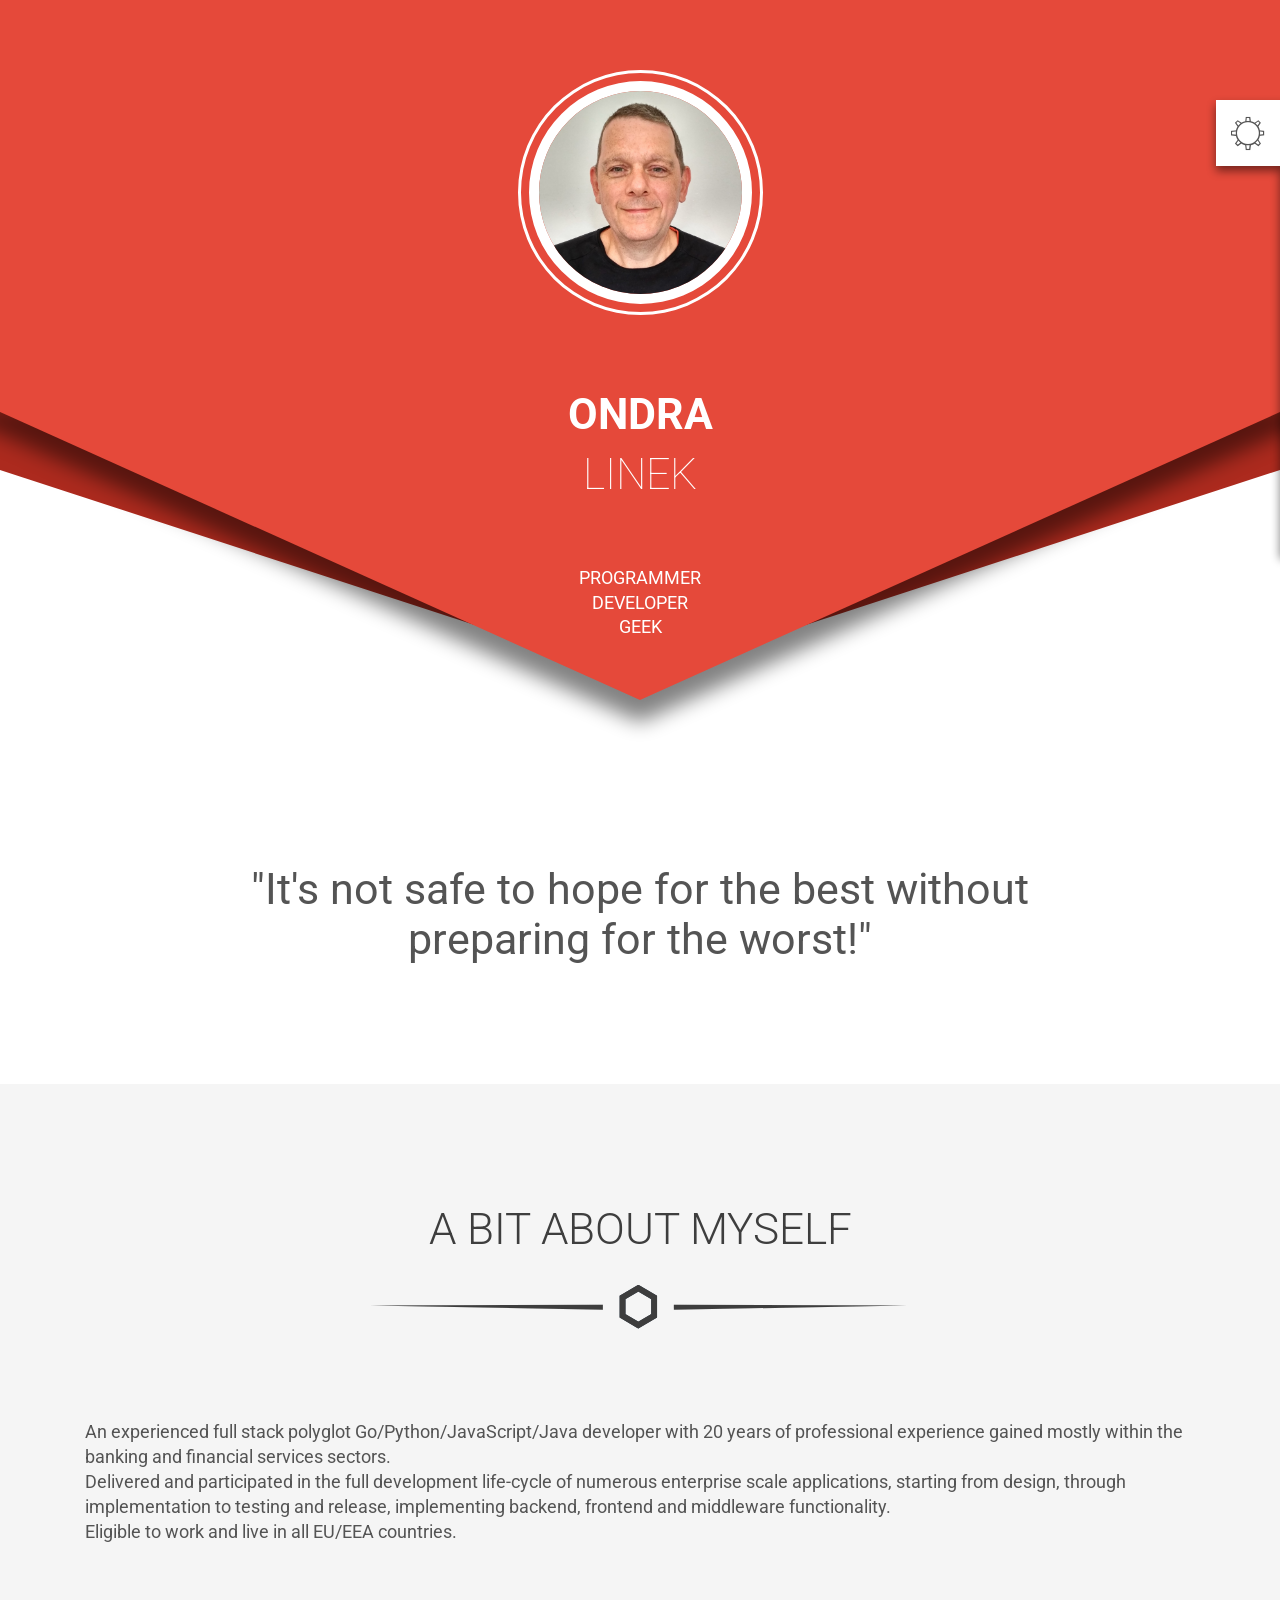
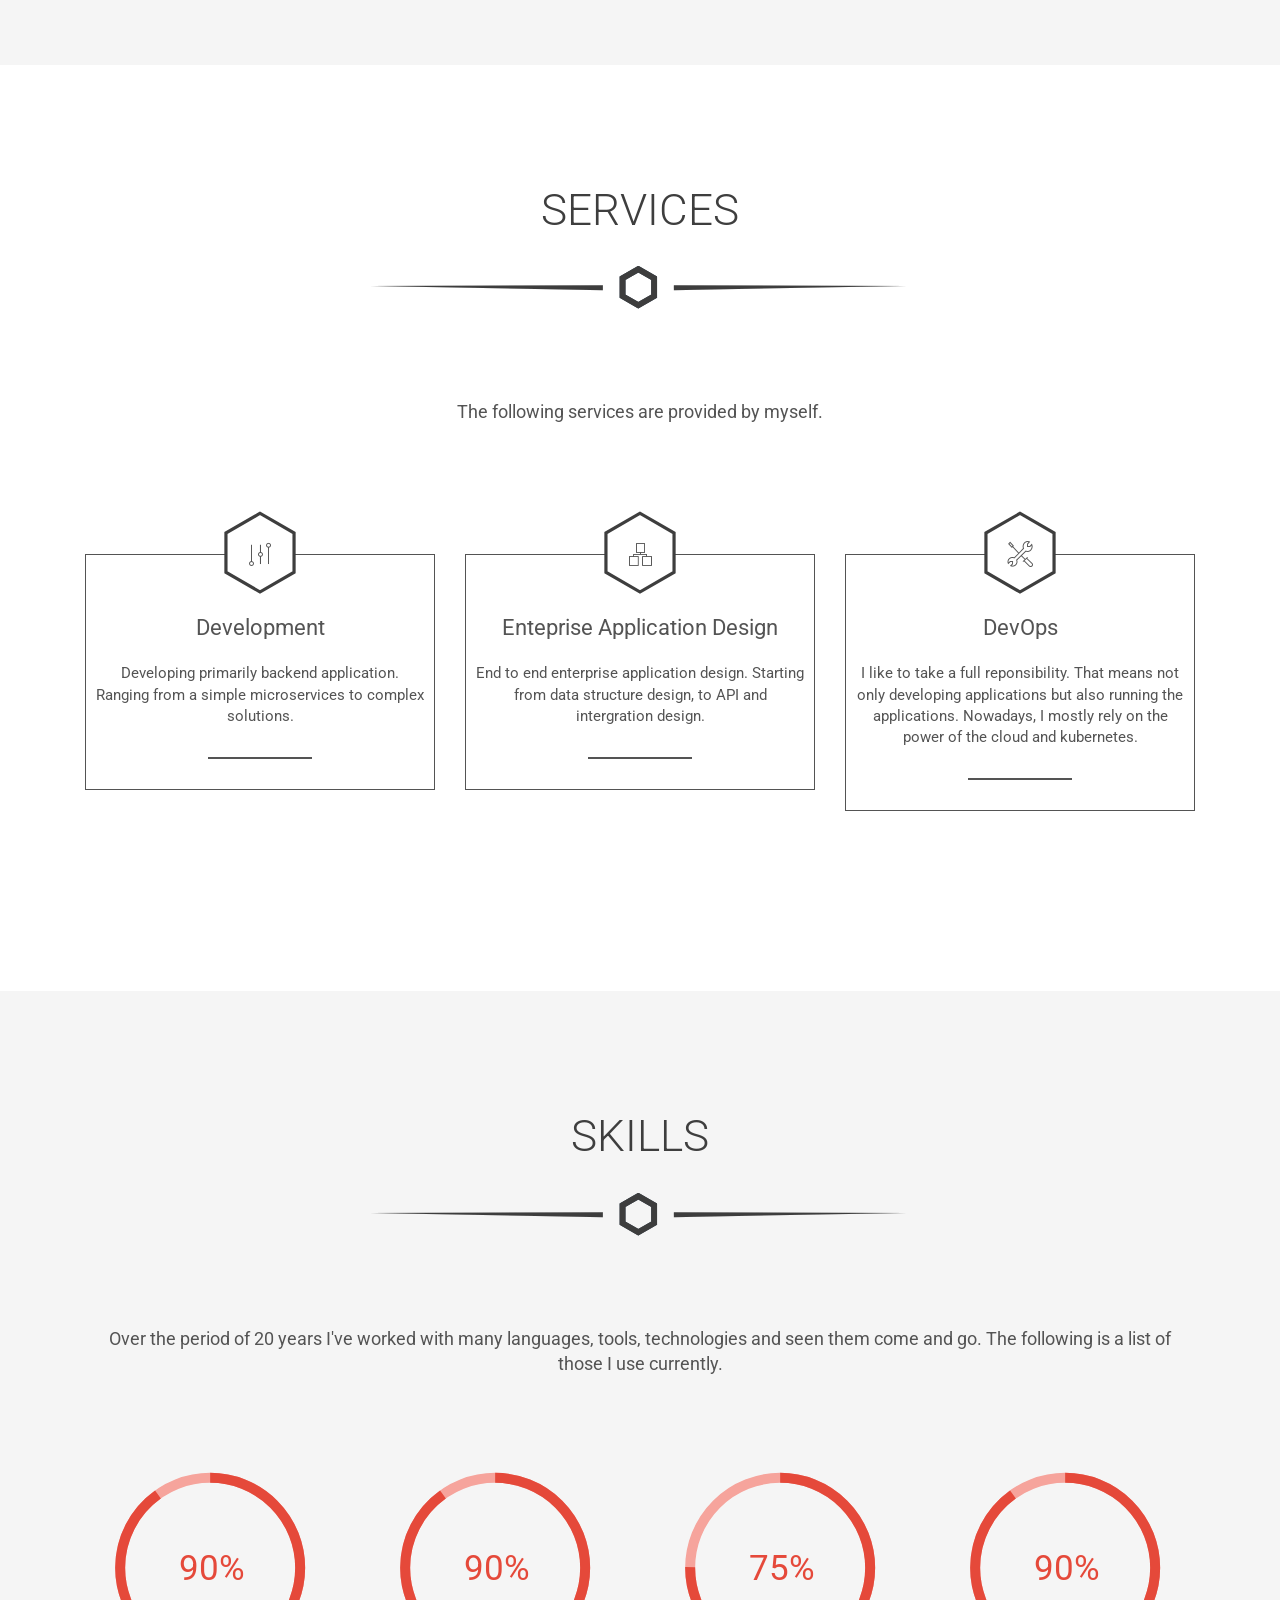
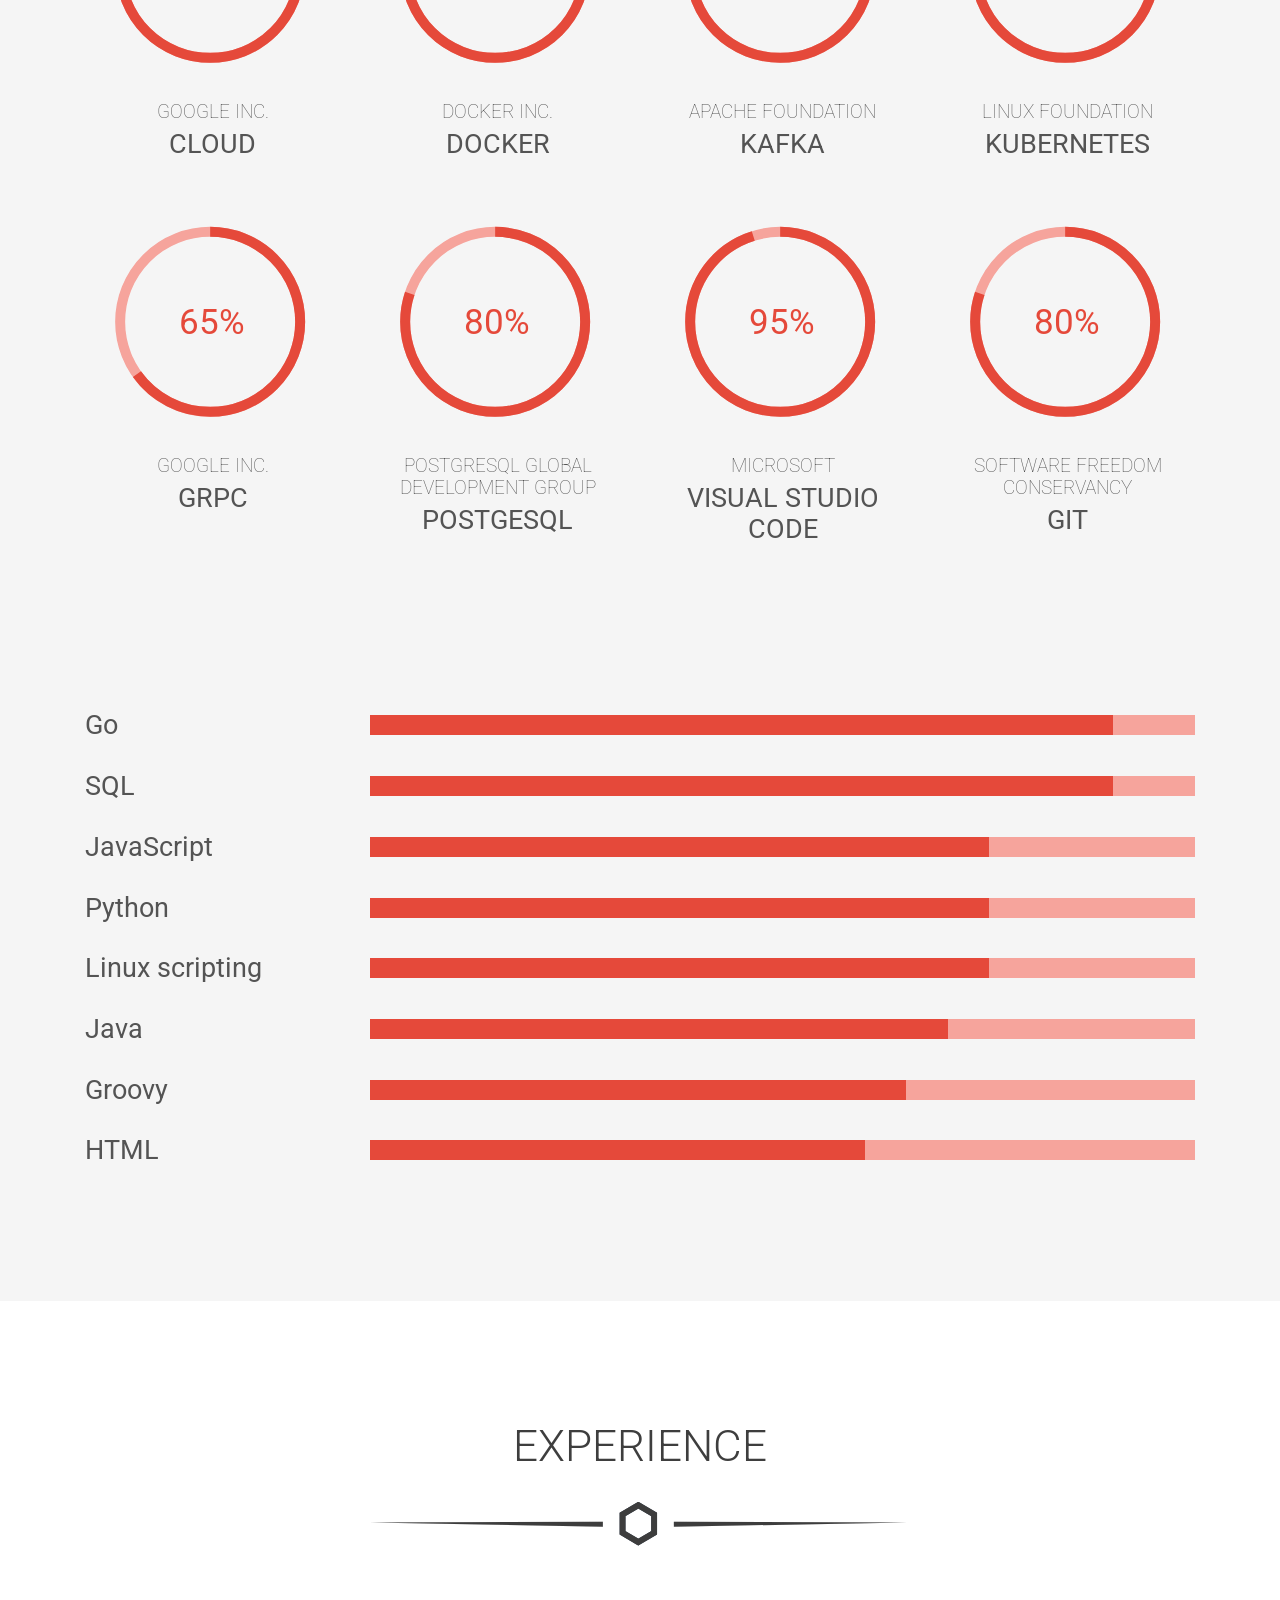
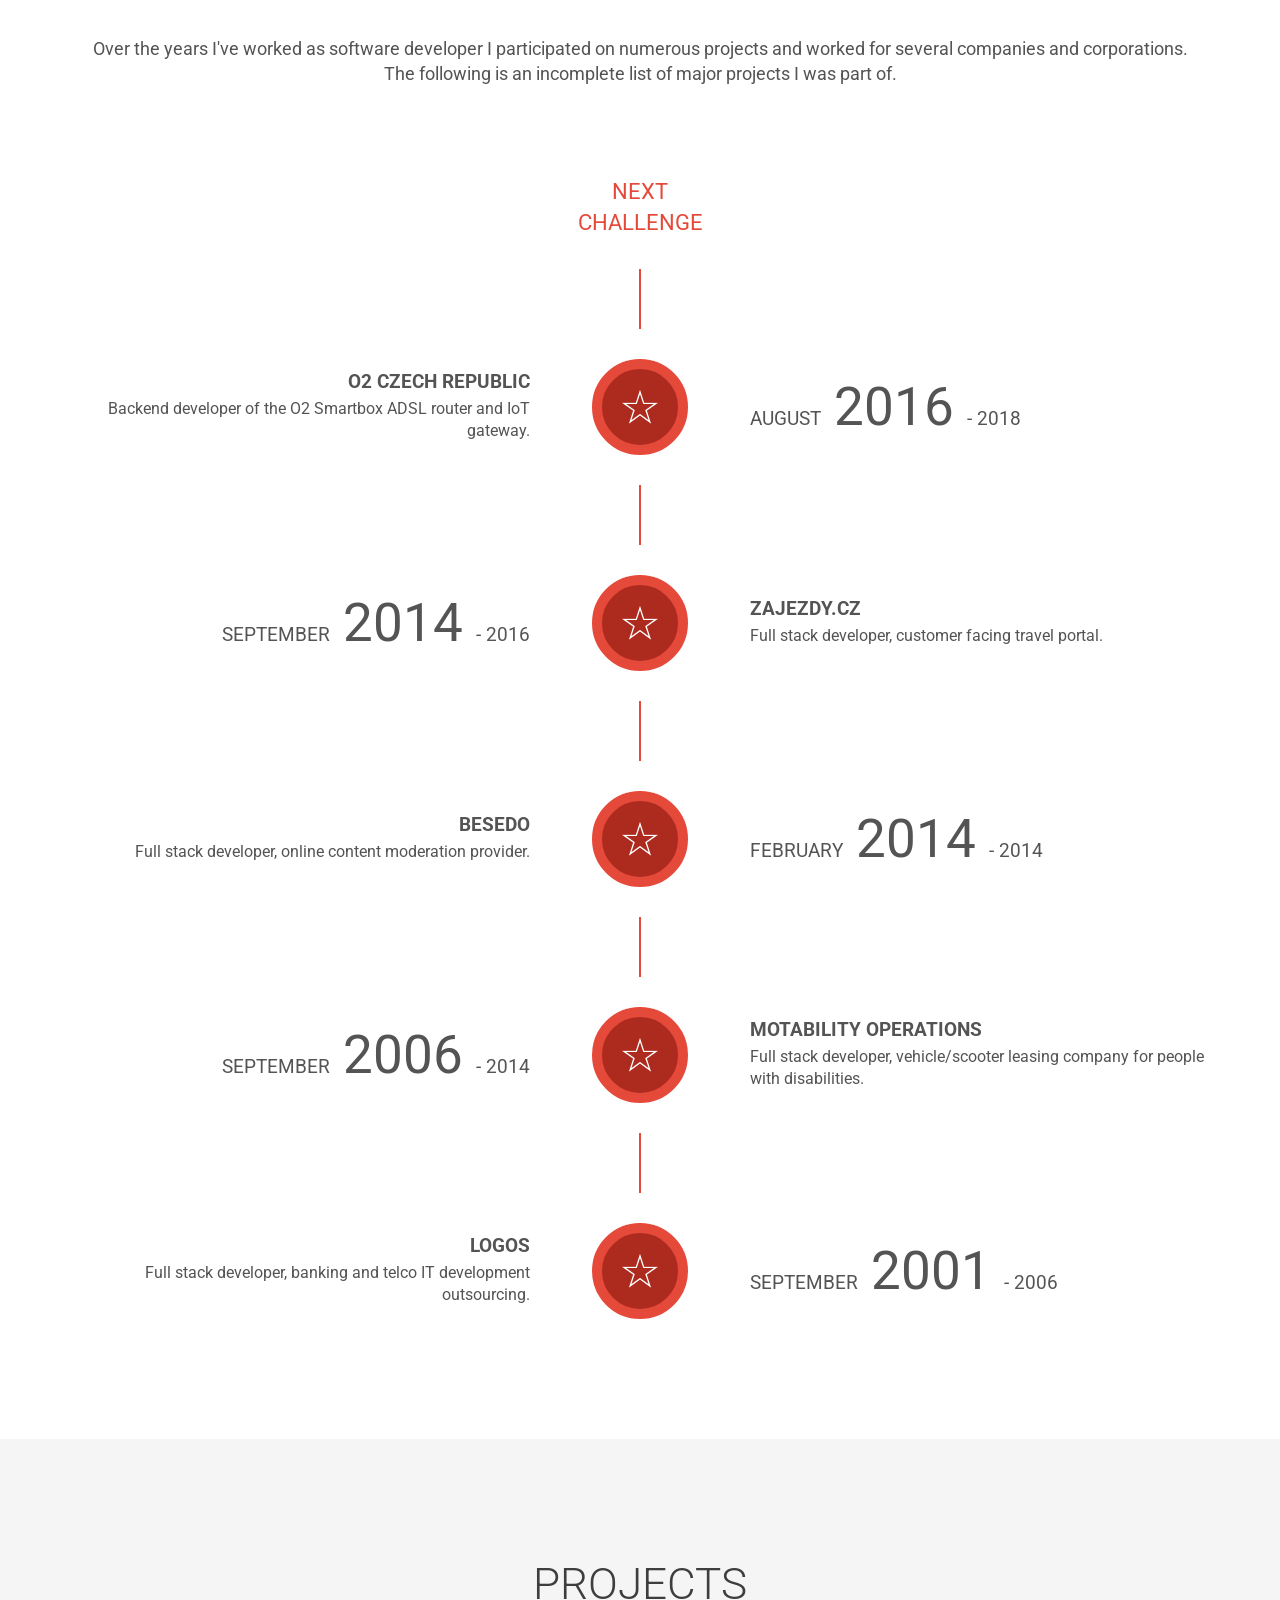
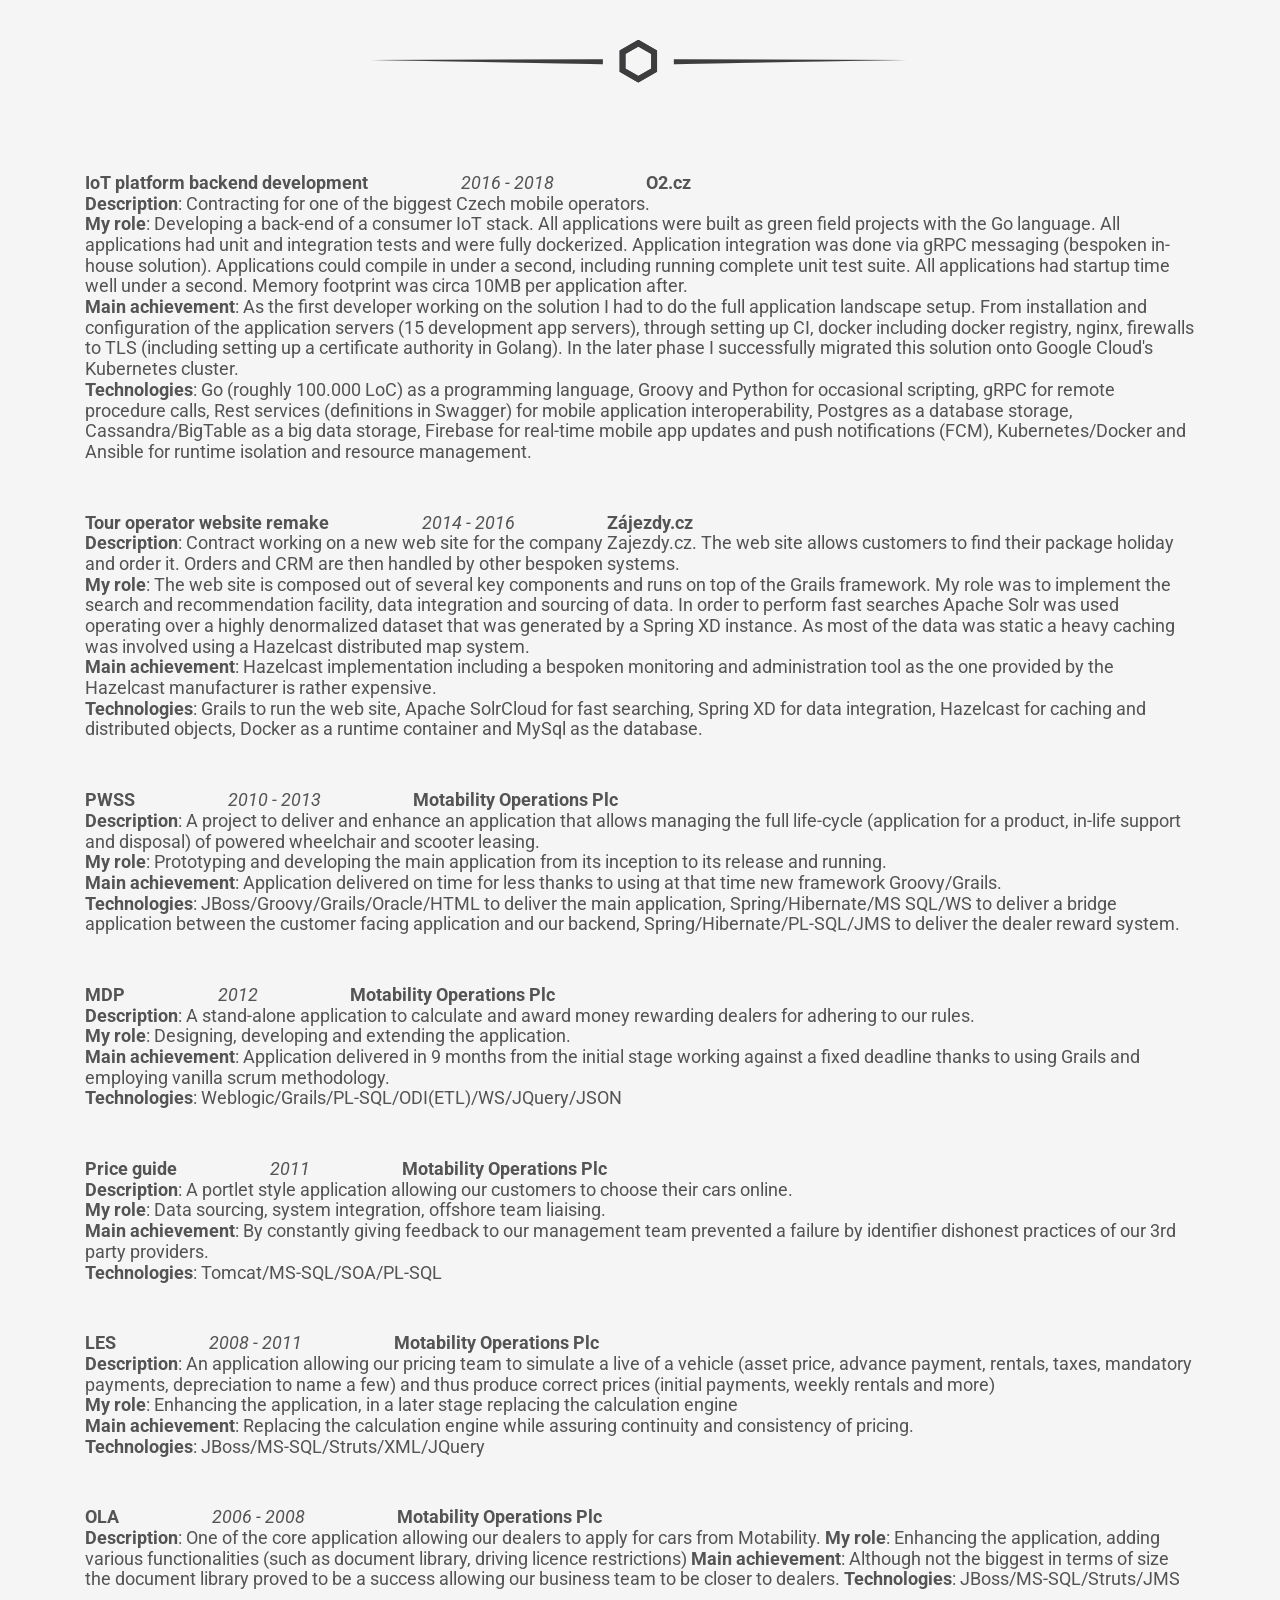
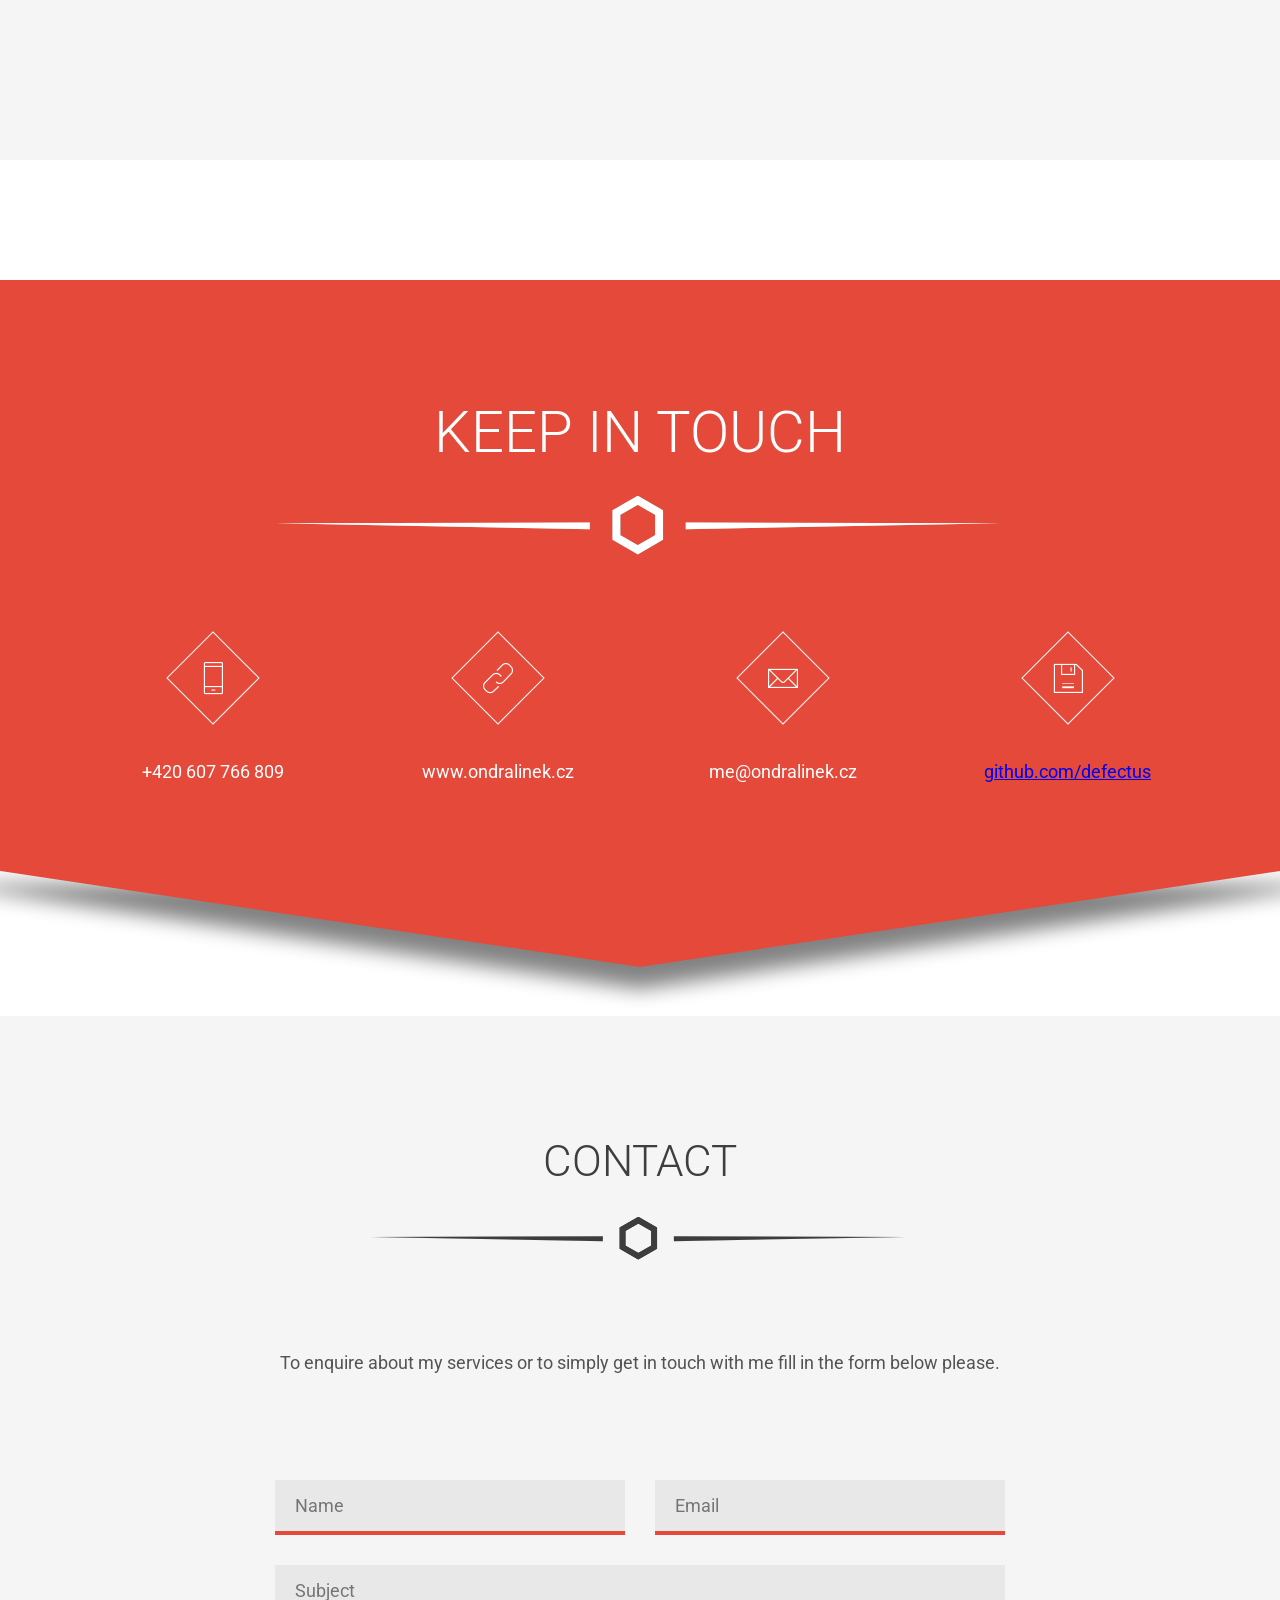
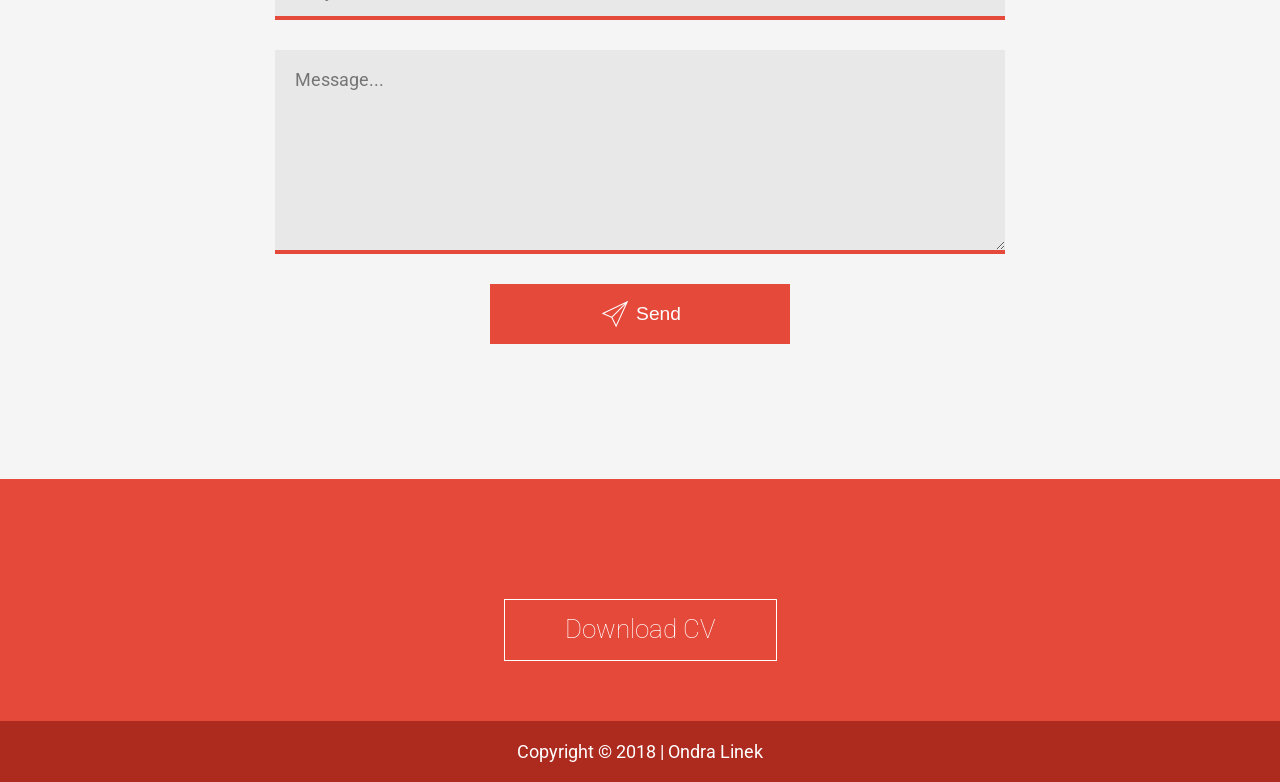
==== commit 801e2857: "complete first cut of my home page" ====
--- a/index.html
+++ b/index.html
@@ -195,7 +195,8 @@
               </svg>
             </span>
             <h3>Enteprise Application Design</h3>
-            <p>End to end enterprise application design. Starting from data structure design, to API and intergration design.</p>
+            <p>End to end enterprise application design. Starting from data structure design, to API and intergration
+              design.</p>
             <hr class="underline">
           </div>
         </div>
@@ -214,7 +215,8 @@
               </svg>
             </span>
             <h3>DevOps</h3>
-            <p>I like to take a full reponsibility. That means not only developing applications but also running the applications. Nowadays, I mostly rely on the power of the cloud and kubernetes.</p>
+            <p>I like to take a full reponsibility. That means not only developing applications but also running the
+              applications. Nowadays, I mostly rely on the power of the cloud and kubernetes.</p>
             <hr class="underline">
           </div>
         </div>
@@ -245,7 +247,8 @@
     <div class="container">
       <div class="row section-description">
         <div class="col-md-12 text-center">
-          <p>Over the period of 20 years I've worked with many languages, tools, technologies and seen them come and go. The following is a list of those I use currently. </p>
+          <p>Over the period of 20 years I've worked with many languages, tools, technologies and seen them come and
+            go. The following is a list of those I use currently. </p>
         </div>
       </div>
     </div>
@@ -572,7 +575,8 @@
     <div class="container">
       <div class="row section-description">
         <div class="col-md-12 text-center">
-          <p>Over the years I've worked as software developer I participated on numerous projects and worked for several companies and corporations. The following is an incomplete list of major projects I was part of.</p>
+          <p>Over the years I've worked as software developer I participated on numerous projects and worked for
+            several companies and corporations. The following is an incomplete list of major projects I was part of.</p>
         </div>
       </div>
     </div>
@@ -713,158 +717,97 @@
     </div>
 
     <div class="container">
+
       <div class="row section-description">
         <div class="col-md-12">
-          <p><b>IoT platform backend development</b><i style="margin-left:50px">2016 - 2018</i><b style="margin-left:50px">O2.cz</b><br/>
-
-            <b>Description</b>: Contracting for one of the biggest Czech mobile operators.
-            My role: Developing a back-end of a consumer IoT stack. All applications were built as green field projects with the Go language. All applications had unit and integration tests and were fully dockerized. Application integration was done via gRPC messaging (bespoken in-house solution). Applications could compile in under a second, including running complete unit test suite. All applications had startup time well under a second. Memory footprint was circa 10MB per application after.
-            Main achievement: As the first developer working on the solution I had to do the full application landscape setup. From installation and configuration of the application servers (15 development app servers), through setting up CI, docker including docker registry, nginx, firewalls to TLS (including setting up a certificate authority in Golang). 
-            Technologies: Go (roughly 100.000 LoC) as a programming language, Groovy and Python for occasional scripting, gRPC for remote procedure calls, Rest services (definitions in Swagger) for mobile application interoperability, Postgres as a database storage, Cassandra/BigTable as a big data storage, Firebase for real-time mobile app updates and push notifications (FCM), Kubernetes/Docker and Ansible for runtime isolation and resource management.
-            </p>
-        </div>
-      </div>
-    </div>
-
-    <div class="container">
-      <div class="row">
-
-
-        <div class="col-lg-3 col-md-6">
-          <div class="project-box">
-            <div class="image">
-              <img src="images/projects/img-01.jpg" alt="Your Project Title 01">
-              <div class="image-hover">
-                <span class="pe-7s-look icon"></span>
-              </div>
-            </div>
-            <div class="title">Your Project Title 01</div>
-            <div class="view-project-cta">
-              <a href="project.example.com"><span class="pe-7s-paper-plane icon"></span> View More</a>
-            </div>
-          </div>
-        </div>
-
-
-
-        <div class="col-lg-3 col-md-6">
-          <div class="project-box">
-            <div class="image">
-              <img src="images/projects/img-02.jpg" alt="Your Project Title 02">
-              <div class="image-hover">
-                <span class="pe-7s-look icon"></span>
-              </div>
-            </div>
-            <div class="title">Your Project Title 02</div>
-            <div class="view-project-cta">
-              <a href="project.example.com"><span class="pe-7s-paper-plane icon"></span> View More</a>
-            </div>
-          </div>
-        </div>
-
-
-
-        <div class="col-lg-3 col-md-6">
-          <div class="project-box">
-            <div class="image">
-              <img src="images/projects/img-03.jpg" alt="Your Project Title 03">
-              <div class="image-hover">
-                <span class="pe-7s-look icon"></span>
-              </div>
-            </div>
-            <div class="title">Your Project Title 03</div>
-            <div class="view-project-cta">
-              <a href="http://project.example.com"><span class="pe-7s-paper-plane icon"></span> View More</a>
-            </div>
-          </div>
-        </div>
-
-
-
-        <div class="col-lg-3 col-md-6">
-          <div class="project-box">
-            <div class="image">
-              <img src="images/projects/img-04.jpg" alt="Your Project Title 04">
-              <div class="image-hover">
-                <span class="pe-7s-look icon"></span>
-              </div>
-            </div>
-            <div class="title">Your Project Title 04</div>
-            <div class="view-project-cta">
-              <a href="http://project.example.com"><span class="pe-7s-paper-plane icon"></span> View More</a>
-            </div>
-          </div>
-        </div>
-
-
-
-        <div class="col-lg-3 col-md-6">
-          <div class="project-box">
-            <div class="image">
-              <img src="images/projects/img-05.jpg" alt="Your Project Title 05">
-              <div class="image-hover">
-                <span class="pe-7s-look icon"></span>
-              </div>
-            </div>
-            <div class="title">Your Project Title 05</div>
-            <div class="view-project-cta">
-              <a href="http://project.example.com"><span class="pe-7s-paper-plane icon"></span> View More</a>
-            </div>
-          </div>
-        </div>
-
-
-
-        <div class="col-lg-3 col-md-6">
-          <div class="project-box">
-            <div class="image">
-              <img src="images/projects/img-06.jpg" alt="Your Project Title 06">
-              <div class="image-hover">
-                <span class="pe-7s-look icon"></span>
-              </div>
-            </div>
-            <div class="title">Your Project Title 06</div>
-            <div class="view-project-cta">
-              <a href="http://project.example.com"><span class="pe-7s-paper-plane icon"></span> View More</a>
-            </div>
-          </div>
-        </div>
-
-
-
-        <div class="col-lg-3 col-md-6">
-          <div class="project-box">
-            <div class="image">
-              <img src="images/projects/img-07.jpg" alt="Your Project Title 07">
-              <div class="image-hover">
-                <span class="pe-7s-look icon"></span>
-              </div>
-            </div>
-            <div class="title">Your Project Title 07</div>
-            <div class="view-project-cta">
-              <a href="http://project.example.com"><span class="pe-7s-paper-plane icon"></span> View More</a>
-            </div>
-          </div>
-        </div>
-
-
-
-        <div class="col-lg-3 col-md-6">
-          <div class="project-box">
-            <div class="image">
-              <img src="images/projects/img-08.jpg" alt="Your Project Title 08">
-              <div class="image-hover">
-                <span class="pe-7s-look icon"></span>
-              </div>
-            </div>
-            <div class="title">Your Project Title 08</div>
-            <div class="view-project-cta">
-              <a href="http://project.example.com"><span class="pe-7s-paper-plane icon"></span> View More</a>
-            </div>
-          </div>
-        </div>
-
-
+          <section style="margin-bottom: 50px"><b>IoT platform backend development</b><i class="offset-1">2016 - 2018</i><b
+              class="offset-1">O2.cz</b><br />
+
+            <b>Description</b>: Contracting for one of the biggest Czech mobile operators.<br />
+            <b>My role</b>: Developing a back-end of a consumer IoT stack. All applications were built as green field
+            projects with the Go language. All applications had unit and integration tests and were fully dockerized.
+            Application integration was done via gRPC messaging (bespoken in-house solution). Applications could
+            compile in under a second, including running complete unit test suite. All applications had startup time
+            well under a second. Memory footprint was circa 10MB per application after.<br />
+            <b>Main achievement</b>: As the first developer working on the solution I had to do the full application
+            landscape setup. From installation and configuration of the application servers (15 development app
+            servers), through setting up CI, docker including docker registry, nginx, firewalls to TLS (including
+            setting up a certificate authority in Golang). In the later phase I successfully migrated this solution
+            onto Google Cloud's Kubernetes cluster.<br />
+            <b>Technologies</b>: Go (roughly 100.000 LoC) as a programming language, Groovy and Python for occasional
+            scripting, gRPC for remote procedure calls, Rest services (definitions in Swagger) for mobile application
+            interoperability, Postgres as a database storage, Cassandra/BigTable as a big data storage, Firebase for
+            real-time mobile app updates and push notifications (FCM), Kubernetes/Docker and Ansible for runtime
+            isolation and resource management.
+          </section>
+          <section style="margin-bottom: 50px"><b>Tour operator website remake</b><i class="offset-1">2014 - 2016</i><b
+              class="offset-1">Zájezdy.cz</b><br />
+            <b>Description</b>: Contract working on a new web site for the company Zajezdy.cz. The web site allows
+            customers to find their package holiday and order it. Orders and CRM are then handled by other bespoken
+            systems.<br />
+            <b>My role</b>: The web site is composed out of several key components and runs on top of the Grails
+            framework. My role was to implement the search and recommendation facility, data integration and sourcing
+            of data. In order to perform fast searches Apache Solr was used operating over a highly denormalized
+            dataset that was generated by a Spring XD instance. As most of the data was static a heavy caching was
+            involved using a Hazelcast distributed map system.<br />
+            <b>Main achievement</b>: Hazelcast implementation including a bespoken monitoring and administration tool
+            as the one provided by the Hazelcast manufacturer is rather expensive.<br />
+            <b>Technologies</b>: Grails to run the web site, Apache SolrCloud for fast searching, Spring XD for data
+            integration, Hazelcast for caching and distributed objects, Docker as a runtime container and MySql as the
+            database.
+          </section>
+          <section style="margin-bottom: 50px"><b>PWSS</b><i class="offset-1">2010 - 2013</i><b class="offset-1">Motability
+              Operations Plc</b><br />
+            <b>Description</b>: A project to deliver and enhance an application that allows managing the full
+            life-cycle (application for a product, in-life support and disposal) of powered wheelchair and scooter
+            leasing. <br />
+            <b>My role</b>: Prototyping and developing the main application from its inception to its release and
+            running.<br />
+            <b>Main achievement</b>: Application delivered on time for less thanks to using at that time new framework
+            Groovy/Grails.<br />
+            <b>Technologies</b>: JBoss/Groovy/Grails/Oracle/HTML to deliver the main application, Spring/Hibernate/MS
+            SQL/WS to deliver a bridge application between the customer facing application and our backend,
+            Spring/Hibernate/PL-SQL/JMS to deliver the dealer reward system.
+          </section>
+          <section style="margin-bottom: 50px"><b>MDP</b><i class="offset-1">2012</i><b class="offset-1">Motability
+              Operations Plc</b><br />
+            <b>Description</b>: A stand-alone application to calculate and award money rewarding dealers for adhering
+            to our rules.<br />
+            <b>My role</b>: Designing, developing and extending the application.<br />
+            <b>Main achievement</b>: Application delivered in 9 months from the initial stage working against a fixed
+            deadline thanks to using Grails and employing vanilla scrum methodology.<br />
+            <b>Technologies</b>: Weblogic/Grails/PL-SQL/ODI(ETL)/WS/JQuery/JSON
+          </section>
+          <section style="margin-bottom: 50px"><b>Price guide</b><i class="offset-1">2011</i><b class="offset-1">Motability
+              Operations Plc</b><br />
+            <b>Description</b>: A portlet style application allowing our customers to choose their cars online.<br />
+            <b>My role</b>: Data sourcing, system integration, offshore team liaising.<br />
+            <b>Main achievement</b>: By constantly giving feedback to our management team prevented a failure by
+            identifier dishonest practices of our 3rd party providers.<br />
+            <b>Technologies</b>: Tomcat/MS-SQL/SOA/PL-SQL
+          </section>
+          <section style="margin-bottom: 50px"><b>LES</b><i class="offset-1">2008 - 2011</i><b class="offset-1">Motability
+              Operations Plc</b><br />
+            <b>Description</b>: An application allowing our pricing team to simulate a live of a vehicle (asset price,
+            advance payment, rentals, taxes, mandatory payments, depreciation to name a few) and thus produce correct
+            prices (initial payments, weekly rentals and more)<br />
+            <b>My role</b>: Enhancing the application, in a later stage replacing the calculation engine<br />
+            <b>Main achievement</b>: Replacing the calculation engine while assuring continuity and consistency of
+            pricing.<br />
+            <b>Technologies</b>: JBoss/MS-SQL/Struts/XML/JQuery
+          </section>
+          <section style="margin-bottom: 50px"><b>OLA</b><i class="offset-1">2006 - 2008</i><b class="offset-1">Motability
+              Operations Plc</b><br />
+            <b>Description</b>: One of the core application allowing our dealers to apply for cars from Motability.
+            <b>My role</b>: Enhancing the application, adding various functionalities (such as document library,
+            driving licence restrictions)
+            <b>Main achievement</b>: Although not the biggest in terms of size the document library proved to be a
+            success allowing our business team to be closer to dealers.
+            <b>Technologies</b>: JBoss/MS-SQL/Struts/JMS
+
+          </section>
+
+        </div>
       </div>
     </div>
 
@@ -887,17 +830,21 @@
         </div>
 
         <div class="row text-center icons">
-          <div class="col-md-4">
+          <div class="col-md-3">
             <span class="pe-7s-phone pe-2x icon"></span>
             <p>+420 607 766 809</p>
           </div>
-          <div class="col-md-4">
+          <div class="col-md-3">
             <span class="pe-7s-link pe-2x icon"></span>
             <p>www.ondralinek.cz</p>
           </div>
-          <div class="col-md-4">
+          <div class="col-md-3">
             <span class="pe-7s-mail pe-2x icon"></span>
             <p>me@ondralinek.cz</p>
+          </div>
+          <div class="col-md-3">
+            <span class="pe-7s-diskette pe-2x icon"></span>
+            <p><a href="https://www.github.com/defectus">github.com/defectus</a></p>
           </div>
         </div>
 
@@ -926,16 +873,12 @@
     <div class="container">
       <div class="row section-description">
         <div class="col-md-12 text-center">
-          <p>Lorem ipsum dolor sit amet, <strong>consectetur</strong> adipiscing elit, sed do eiusmod tempor incididunt
-            ut labore et dolore magna aliqua. Ut enim ad minim veniam, quis nostrud exercitation ullamco laboris nisi
-            ut <strong>aliquip ex ea commodo</strong> consequat. Duis aute irure dolor in reprehenderit in voluptate
-            velit esse cillum dolore eu fugiat nulla pariatur. Excepteur sint occaecat cupidatat non proident, sunt in
-            culpa qui officia deserunt mollit anim id est laborum.</p>
-        </div>
-      </div>
-    </div>
-
-    <form action="https://formspree.io/example@example.com" method="POST" class="contact-form" id="contact_form">
+          <p>To enquire about my services or to simply get in touch with me fill in the form below please.</p>
+        </div>
+      </div>
+    </div>
+
+    <form action="https://formspree.io/me@ondralinek.com" method="POST" class="contact-form" id="contact_form">
       <div class="container">
         <div class="row ">
           <div class="col-md-4 col-md-2 push-md-2">
@@ -964,27 +907,14 @@
   </section>
 
 
-
-
   <!-- Site Footer -->
   <footer class="site-footer">
 
     <div class="large">
       <div class="container">
         <div class="row">
-          <div class="col-lg-2 push-lg-5 logo">
-            <img src="images/logo.svg" alt="John Alexander Logo">
-          </div>
-        </div>
-        <div class="row">
-          <div class="col-lg-6 push-lg-3 text-center">
-            <p>Excepteur sint occaecat cupidatat non proident, sunt in culpa qui officia deserunt mollit anim id est
-              laborum.</p>
-          </div>
-        </div>
-        <div class="row">
           <div class="col-lg-4 col-md-6 push-lg-4 push-md-3 text-center">
-            <a href="http://cv.example.com" class="button-cta">Download CV</a>
+            <a href="https://docs.google.com/document/d/1_SCVtqhN8gTF_pWQcCLiE3wRBqcnWXcwPj_W5kF83vw/edit?usp=sharing" class="button-cta">Download CV</a>
           </div>
         </div>
       </div>
@@ -994,7 +924,7 @@
       <div class="container">
         <div class="row">
           <div class="col-lg-12 text-center">
-            <p>Copyright &copy; 2017 | Gleesik™ - All Right Reserved!</p>
+            <p>Copyright &copy; 2018 | Ondra Linek</p>
           </div>
         </div>
       </div>
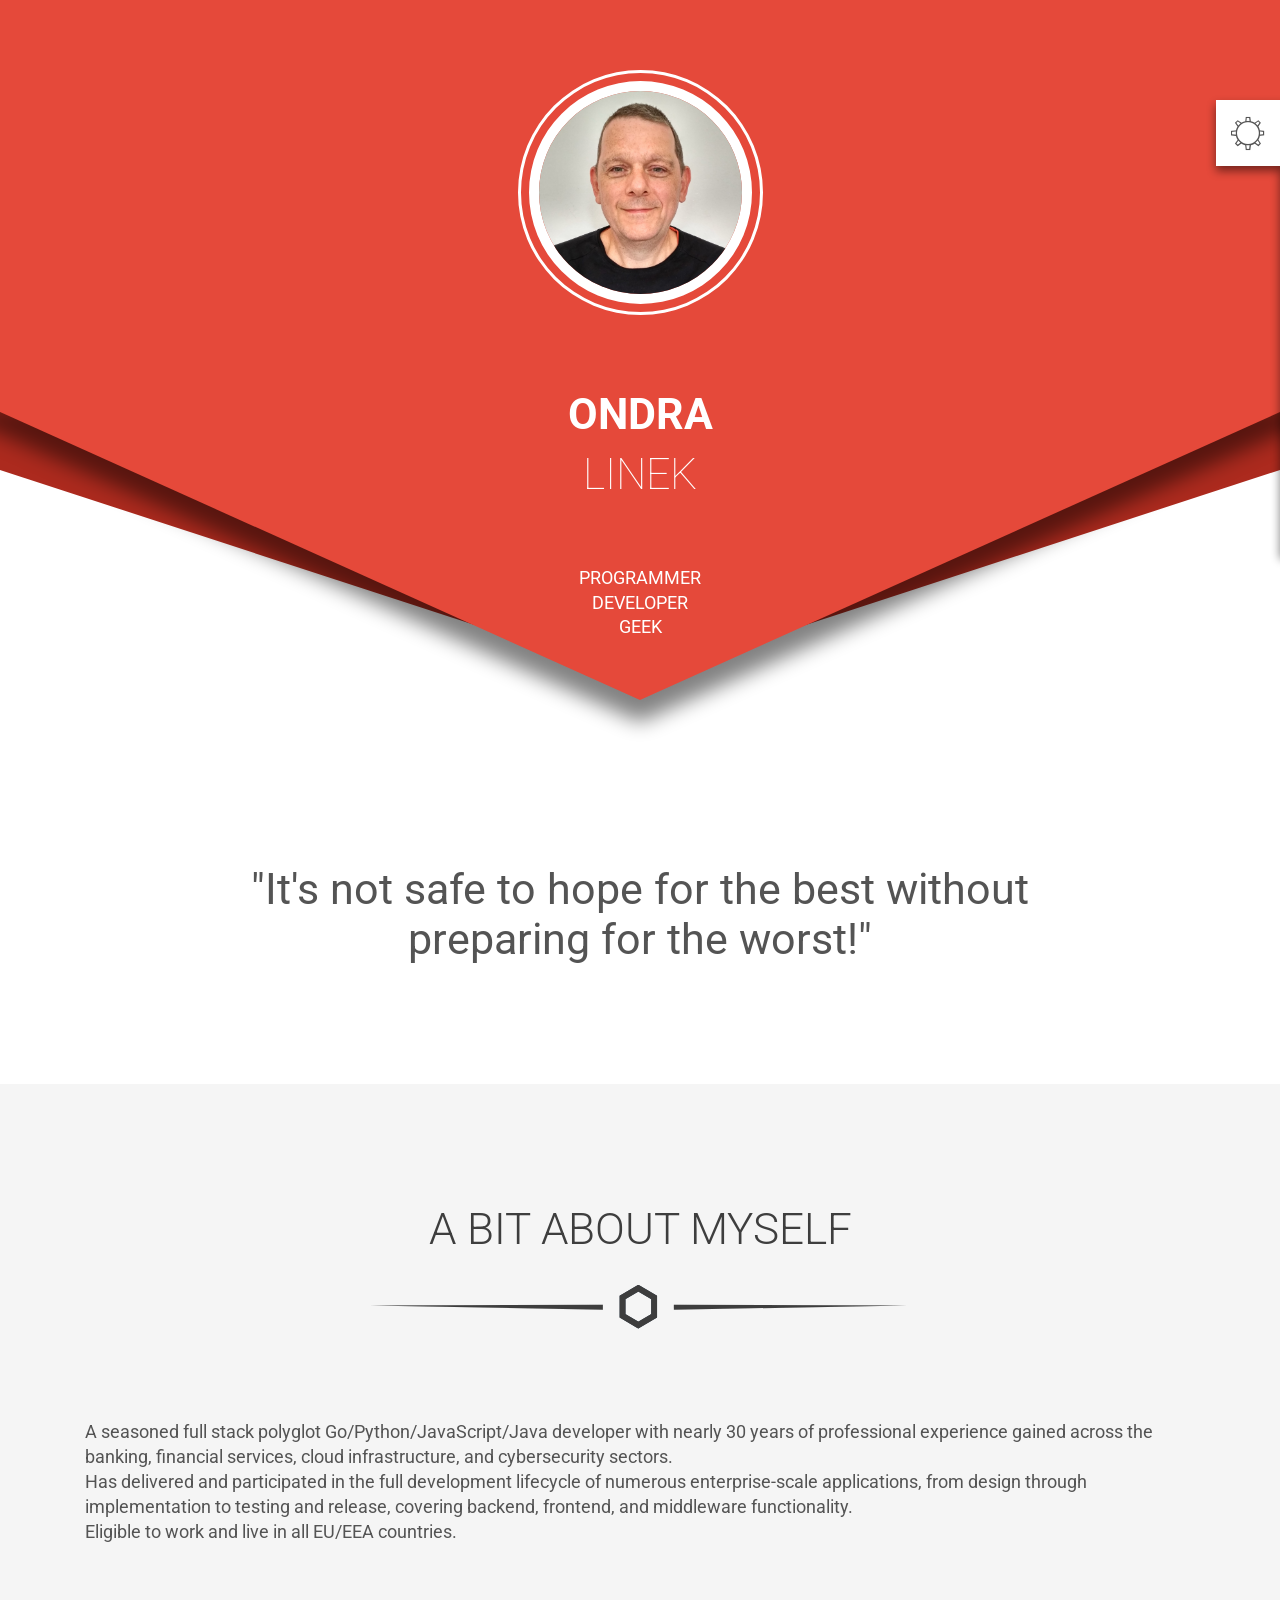
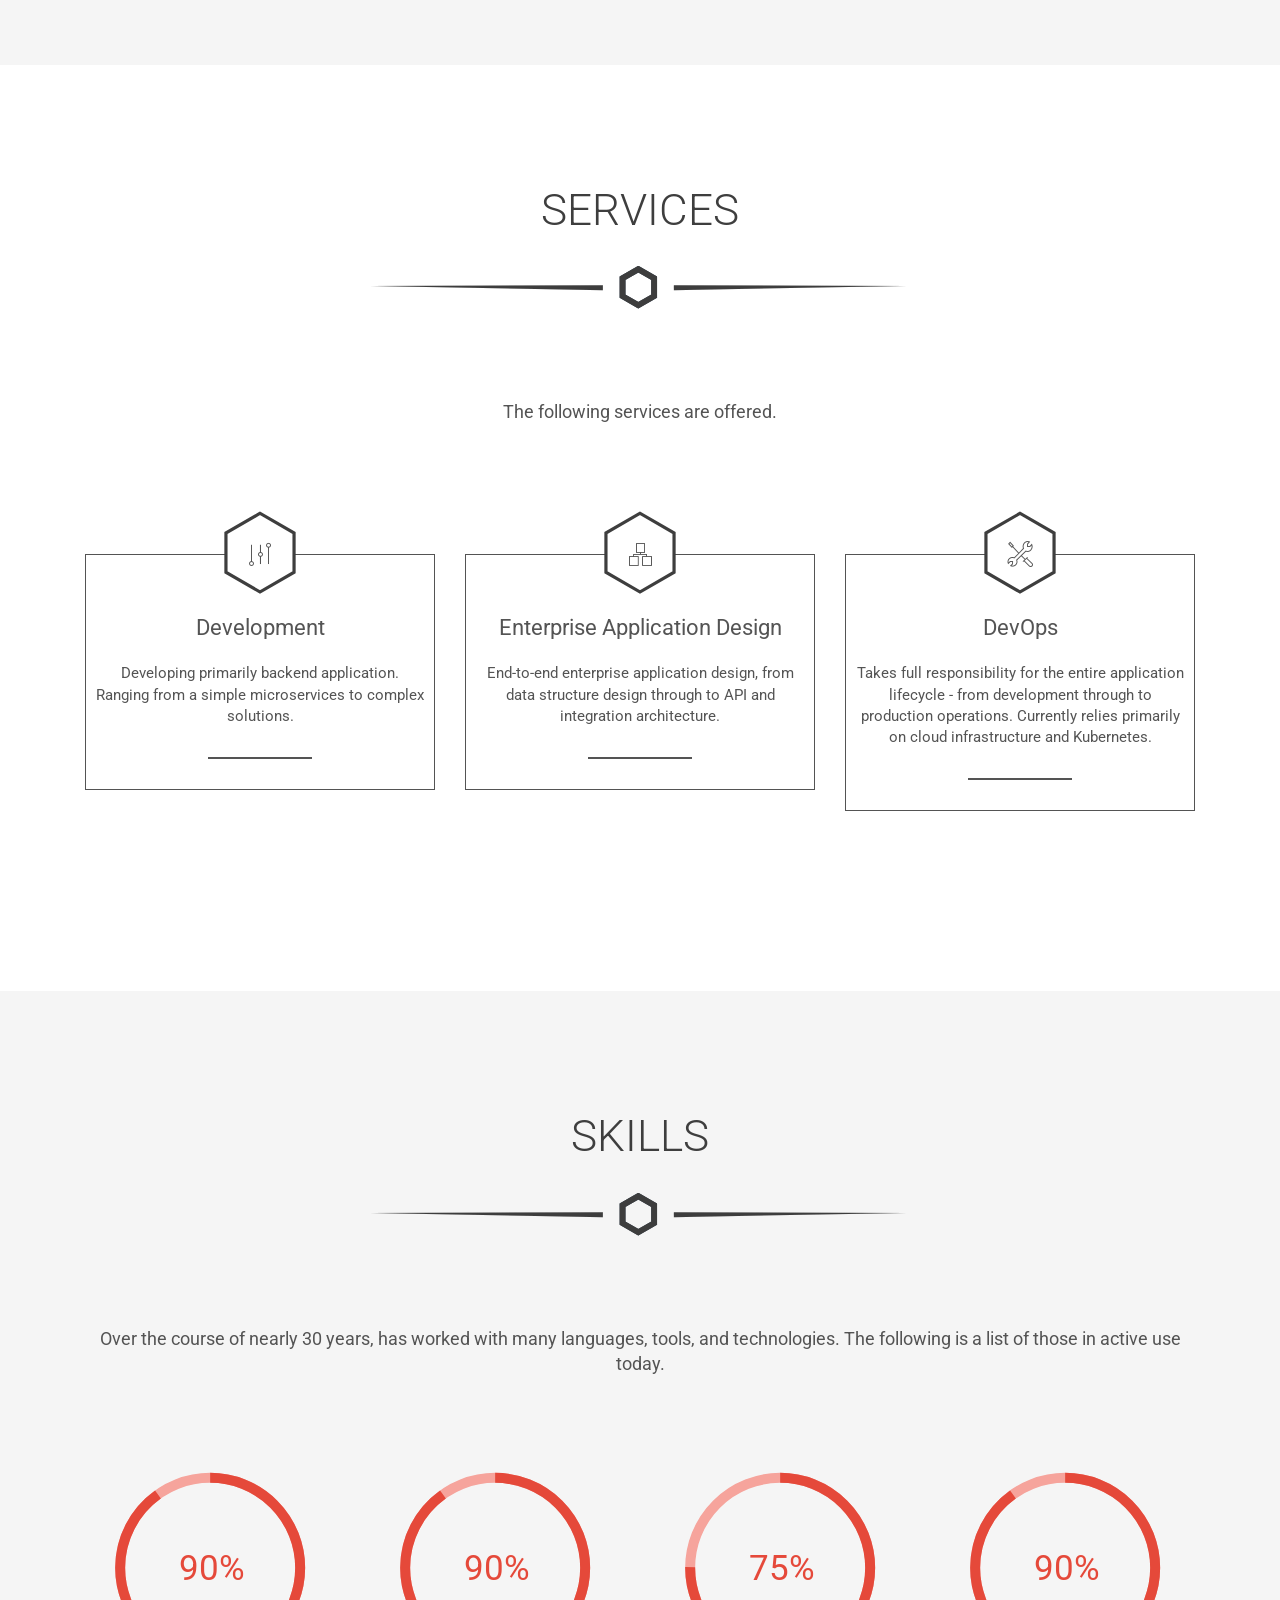
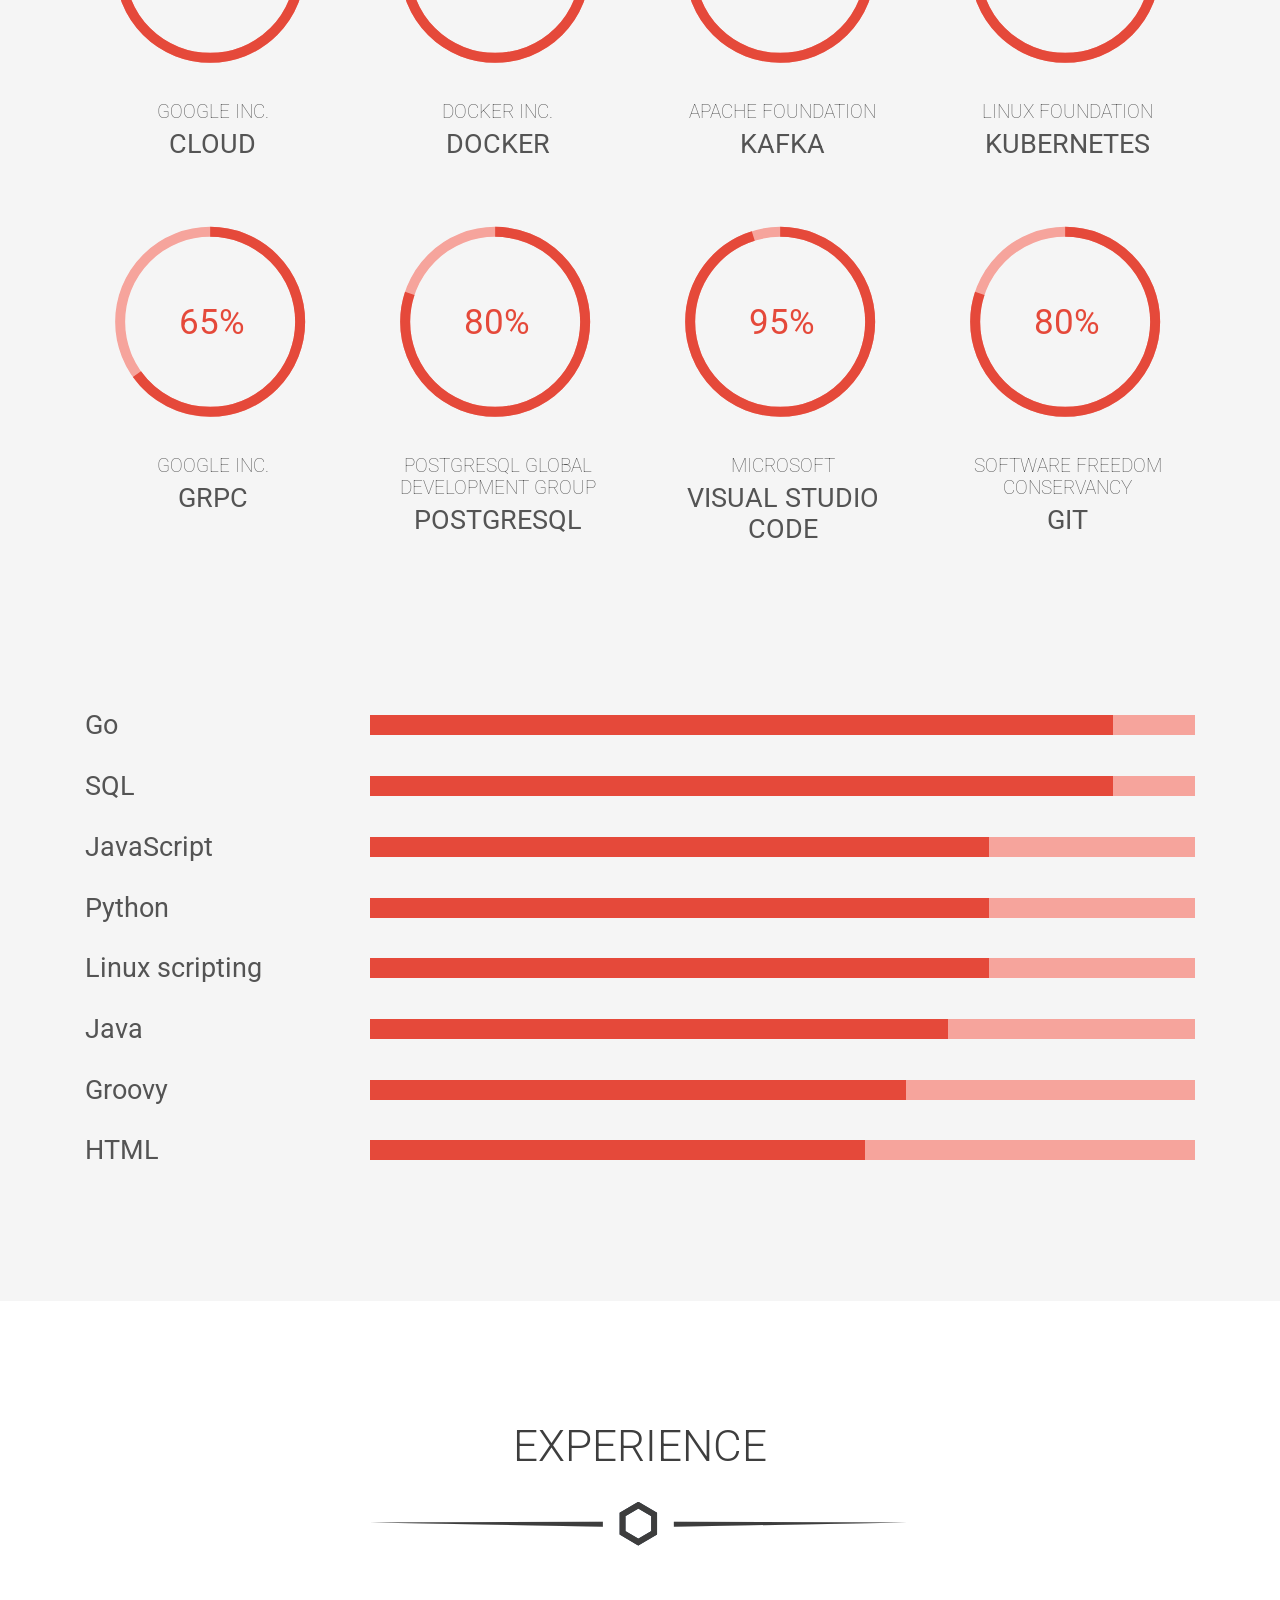
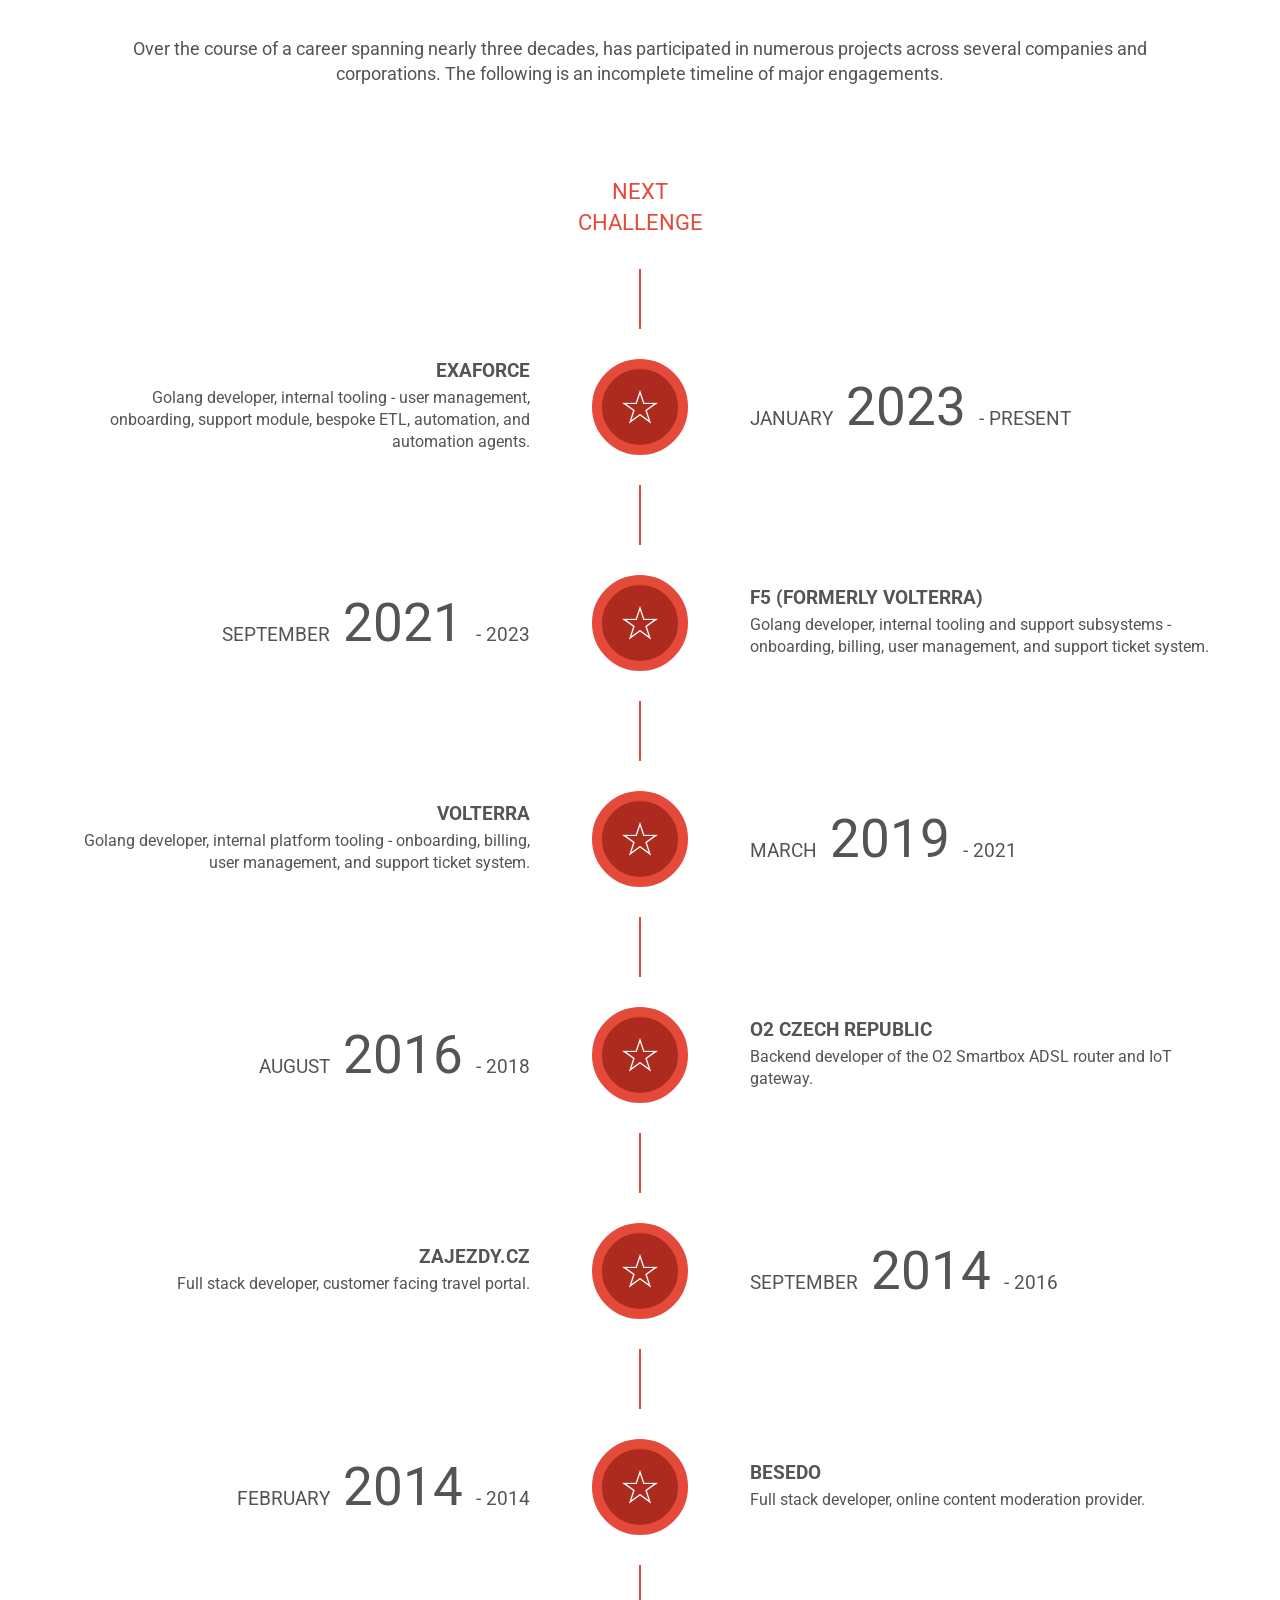
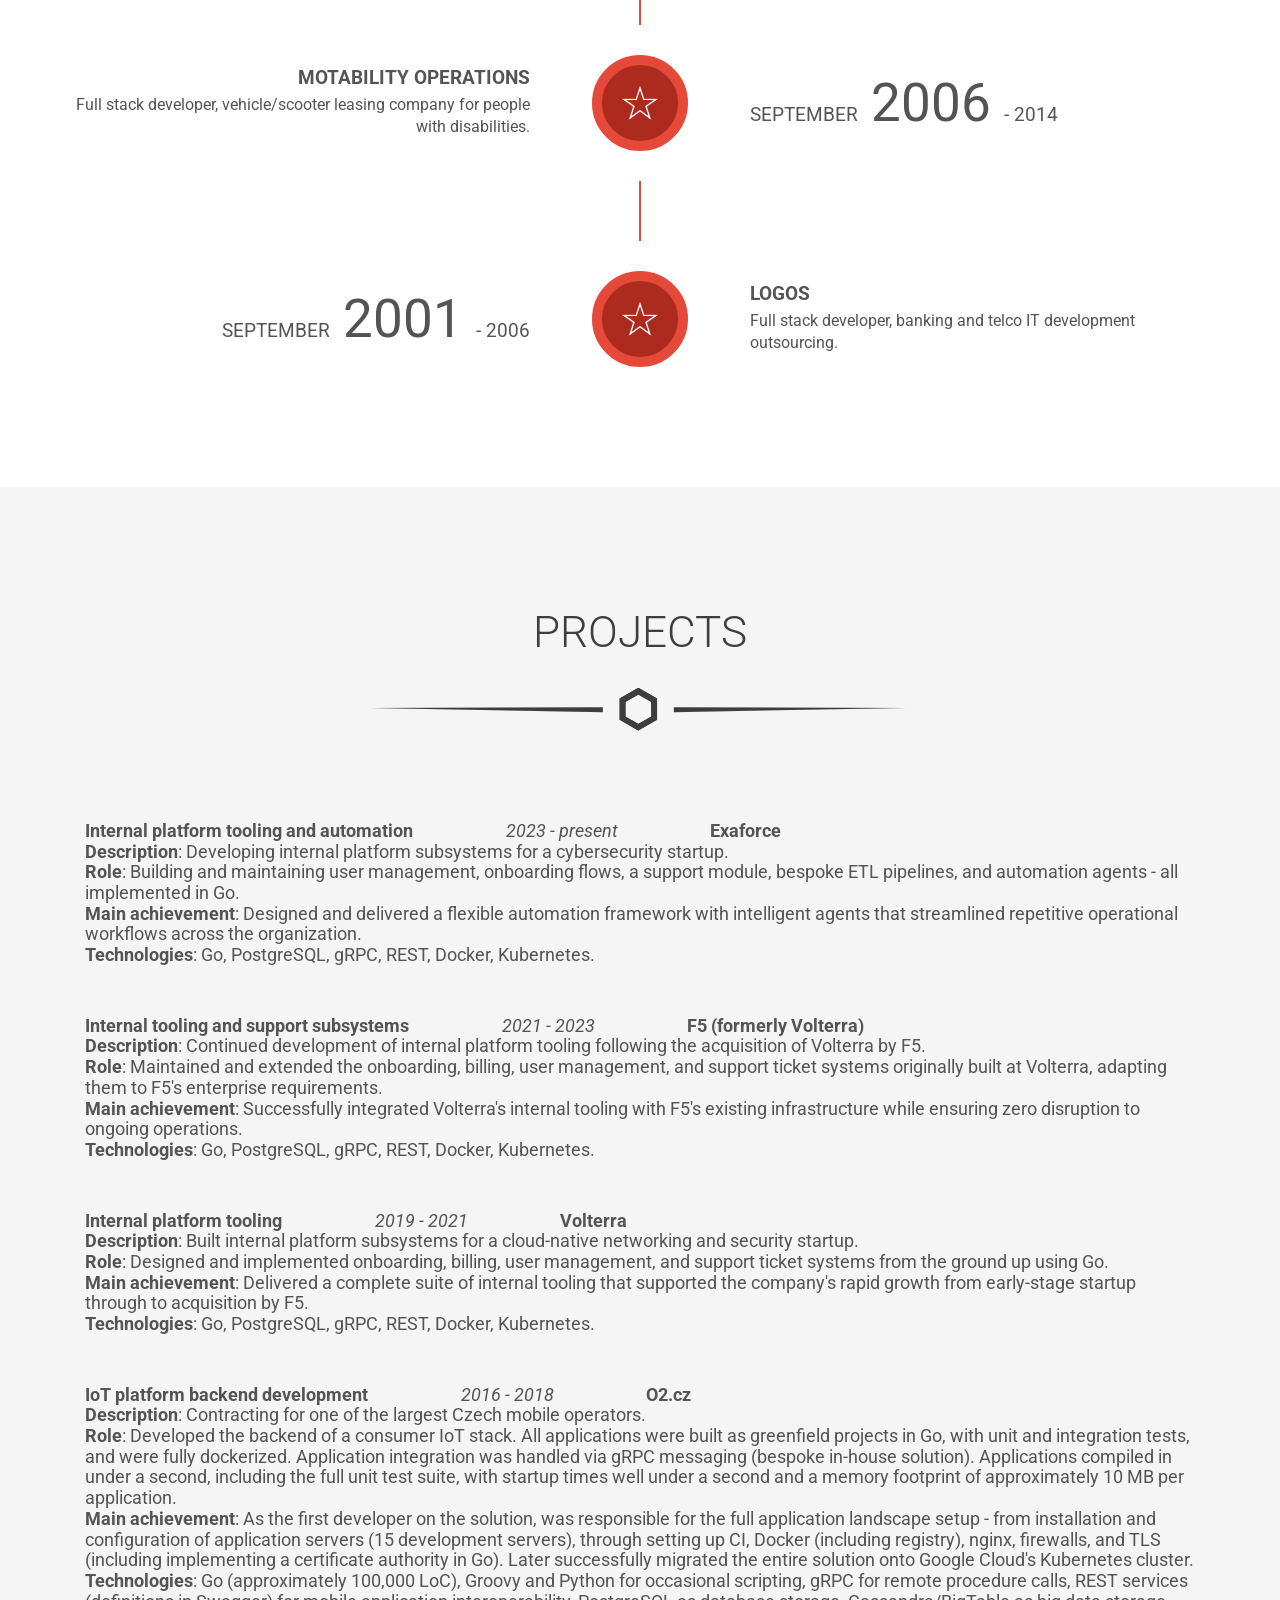
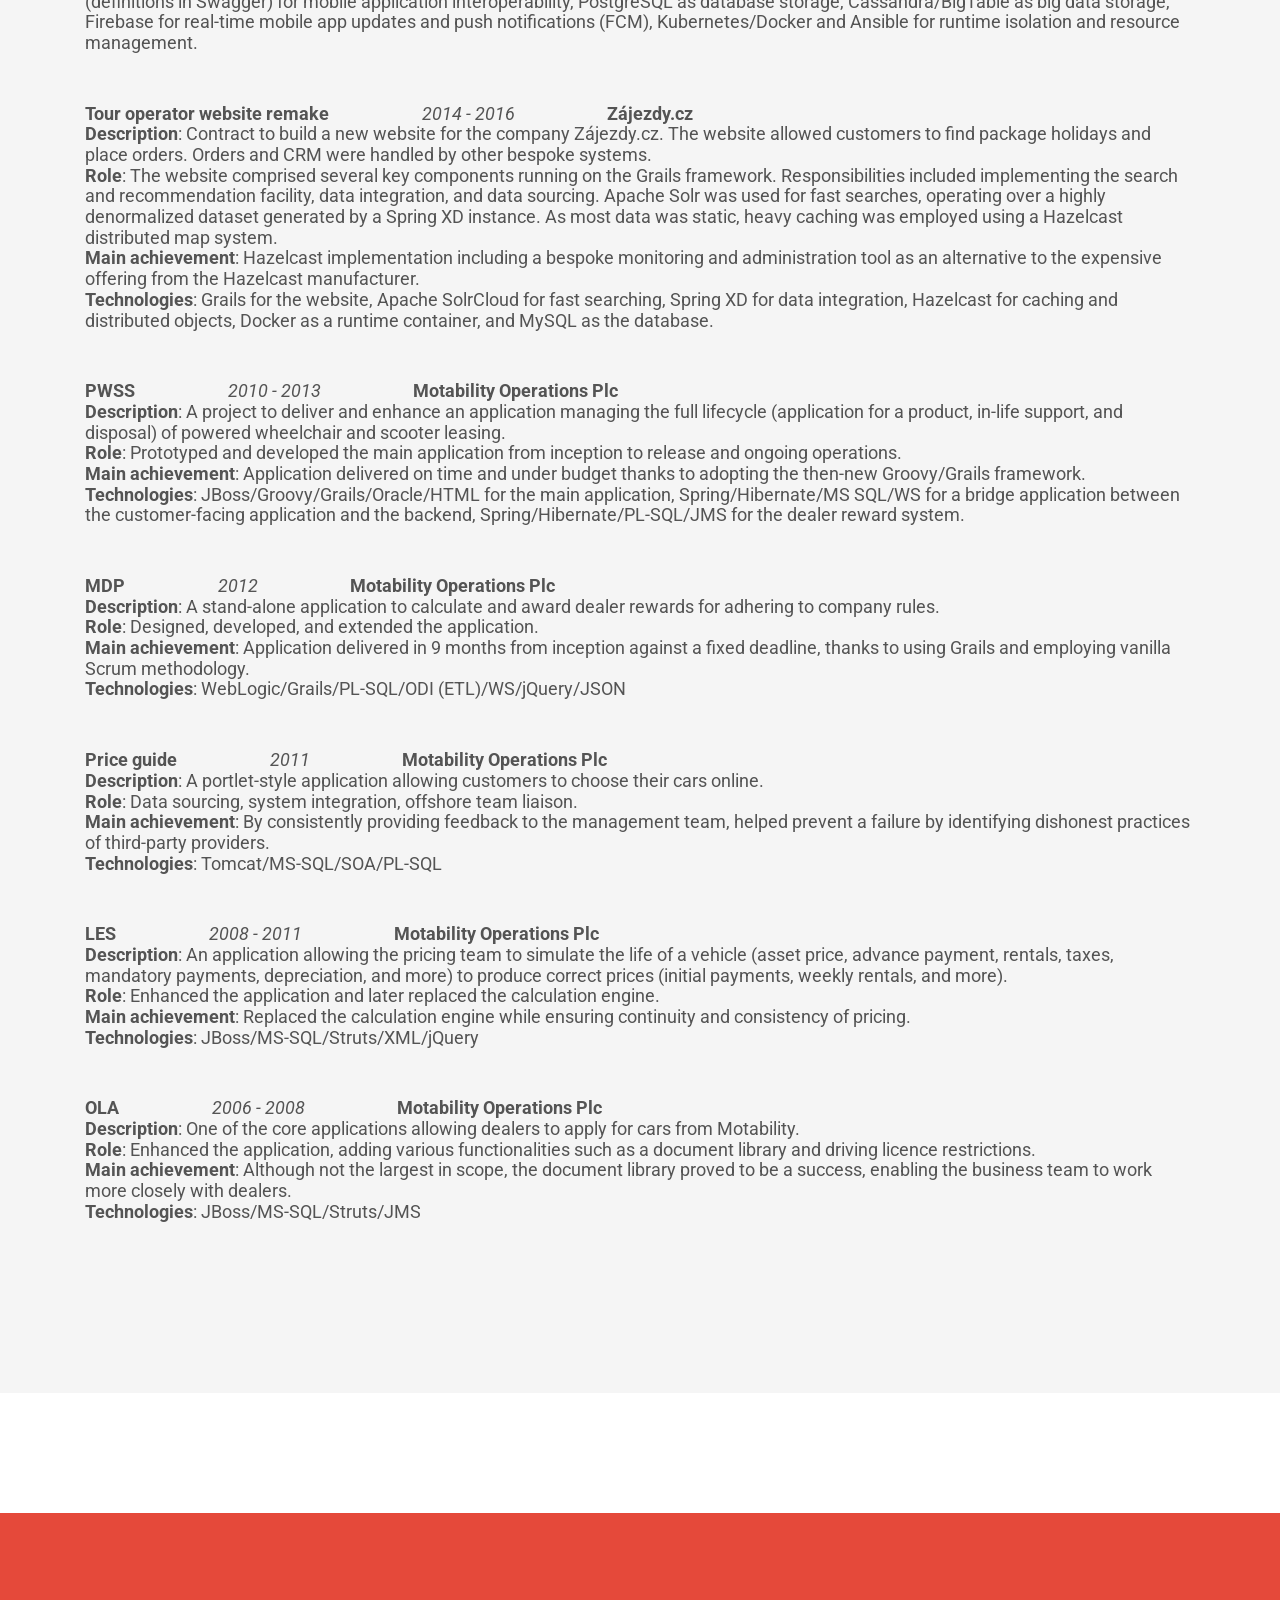
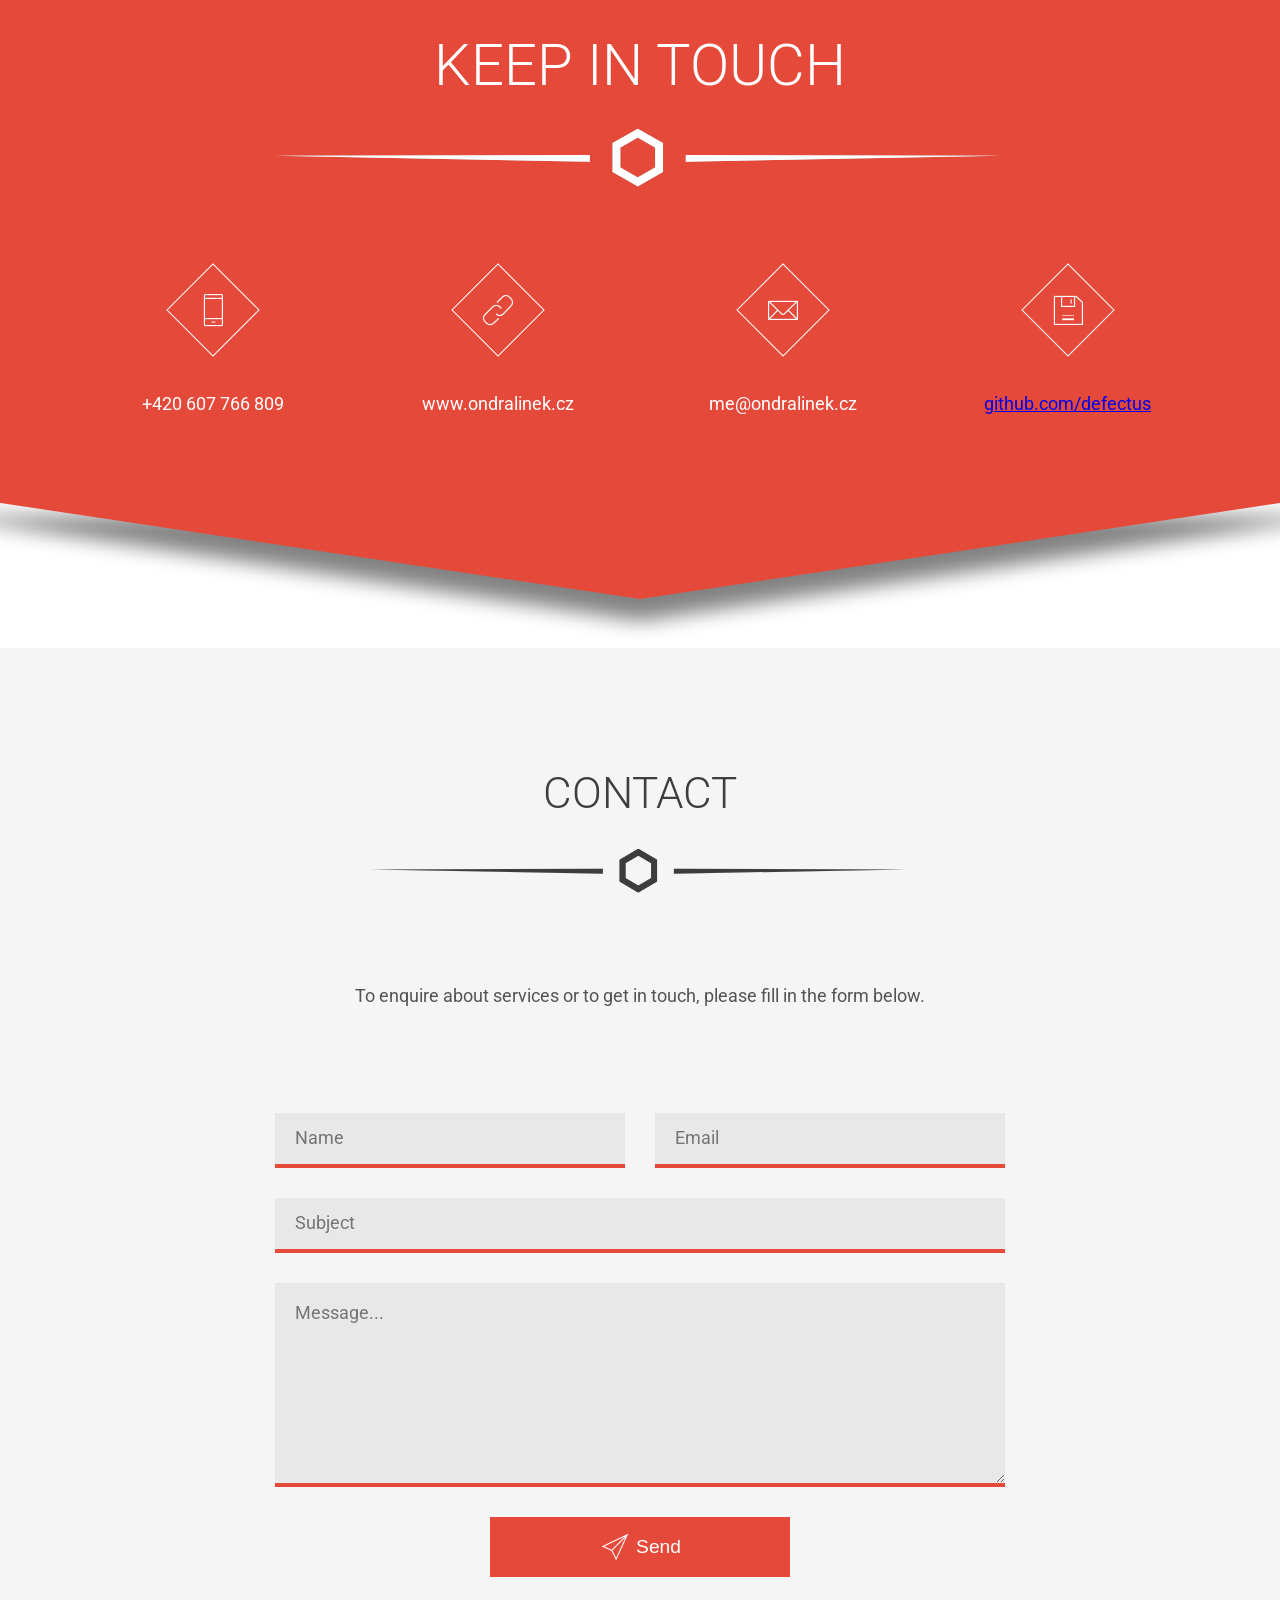
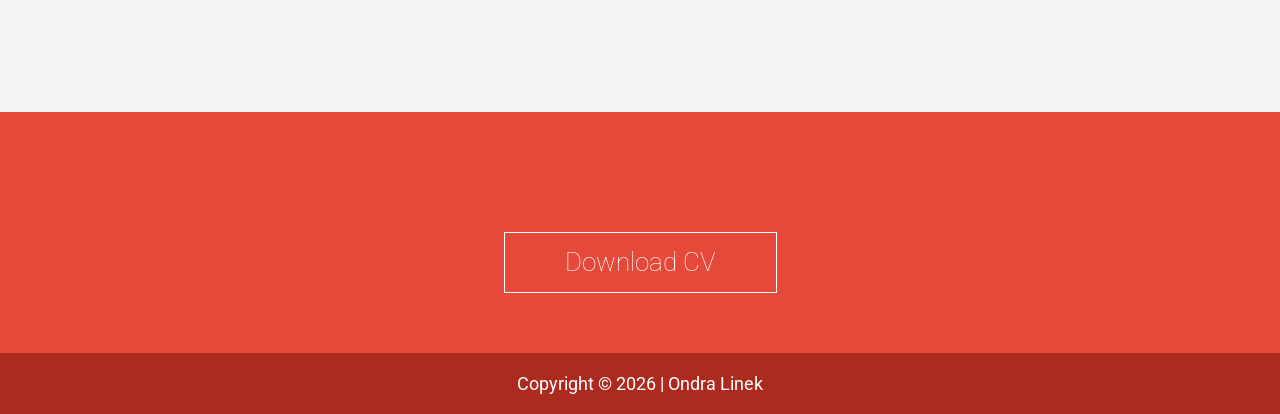
==== commit 2d3580bc: "update CV" ====
--- a/index.html
+++ b/index.html
@@ -120,10 +120,10 @@
     <div class="container">
       <div class="row section-description">
         <div class="col-md-12">
-          <p>An experienced full stack polyglot Go/Python/JavaScript/Java developer with 20 years of professional
-            experience gained mostly within the banking and financial services sectors.</p>
-          <p>Delivered and participated in the full development life-cycle of numerous enterprise scale applications,
-            starting from design, through implementation to testing and release, implementing backend, frontend and
+          <p>A seasoned full stack polyglot Go/Python/JavaScript/Java developer with nearly 30 years of professional
+            experience gained across the banking, financial services, cloud infrastructure, and cybersecurity sectors.</p>
+          <p>Has delivered and participated in the full development lifecycle of numerous enterprise-scale applications,
+            from design through implementation to testing and release, covering backend, frontend, and
             middleware functionality.</p>
           <p>Eligible to work and live in all EU/EEA countries.</p>
           </p>
@@ -154,7 +154,7 @@
     <div class="container">
       <div class="row section-description">
         <div class="col-md-12 text-center">
-          <p>The following services are provided by myself.</p>
+          <p>The following services are offered.</p>
         </div>
       </div>
     </div>
@@ -194,9 +194,9 @@
                 </g>
               </svg>
             </span>
-            <h3>Enteprise Application Design</h3>
-            <p>End to end enterprise application design. Starting from data structure design, to API and intergration
-              design.</p>
+            <h3>Enterprise Application Design</h3>
+            <p>End-to-end enterprise application design, from data structure design through to API and integration
+              architecture.</p>
             <hr class="underline">
           </div>
         </div>
@@ -215,8 +215,8 @@
               </svg>
             </span>
             <h3>DevOps</h3>
-            <p>I like to take a full reponsibility. That means not only developing applications but also running the
-              applications. Nowadays, I mostly rely on the power of the cloud and kubernetes.</p>
+            <p>Takes full responsibility for the entire application lifecycle - from development through to production
+              operations. Currently relies primarily on cloud infrastructure and Kubernetes.</p>
             <hr class="underline">
           </div>
         </div>
@@ -247,8 +247,8 @@
     <div class="container">
       <div class="row section-description">
         <div class="col-md-12 text-center">
-          <p>Over the period of 20 years I've worked with many languages, tools, technologies and seen them come and
-            go. The following is a list of those I use currently. </p>
+          <p>Over the course of nearly 30 years, has worked with many languages, tools, and technologies. The following
+            is a list of those in active use today.</p>
         </div>
       </div>
     </div>
@@ -401,7 +401,7 @@
               </div>
             </div>
             <span class="company">PostgreSQL Global Development Group</span>
-            <span class="name">PostgeSQL</span>
+            <span class="name">PostgreSQL</span>
           </div>
 
         </div>
@@ -575,8 +575,8 @@
     <div class="container">
       <div class="row section-description">
         <div class="col-md-12 text-center">
-          <p>Over the years I've worked as software developer I participated on numerous projects and worked for
-            several companies and corporations. The following is an incomplete list of major projects I was part of.</p>
+          <p>Over the course of a career spanning nearly three decades, has participated in numerous projects across
+            several companies and corporations. The following is an incomplete timeline of major engagements.</p>
         </div>
       </div>
     </div>
@@ -592,7 +592,7 @@
       <div class="row node-box">
         <div class="col-lg-5">
           <span class="time">
-            <span class="year"><small>August</small> 2016 <small>- 2018</small></span>
+            <span class="year"><small>January</small> 2023 <small>- present</small></span>
           </span>
         </div>
         <div class="col-lg-2">
@@ -604,8 +604,8 @@
         </div>
         <div class="col-lg-5">
           <div class="info">
-            <span class="title">O2 Czech Republic</span>
-            <p class="description">Backend developer of the O2 Smartbox ADSL router and IoT gateway.</p>
+            <span class="title">Exaforce</span>
+            <p class="description">Golang developer, internal tooling - user management, onboarding, support module, bespoke ETL, automation, and automation agents.</p>
           </div>
         </div>
       </div>
@@ -613,7 +613,7 @@
       <div class="row node-box">
         <div class="col-lg-5">
           <span class="time">
-            <span class="year"><small>September</small> 2014 <small>- 2016</small></span>
+            <span class="year"><small>September</small> 2021 <small>- 2023</small></span>
           </span>
         </div>
         <div class="col-lg-2">
@@ -625,8 +625,8 @@
         </div>
         <div class="col-lg-5">
           <div class="info">
-            <span class="title">Zajezdy.cz</span>
-            <p class="description">Full stack developer, customer facing travel portal.</p>
+            <span class="title">F5 (formerly Volterra)</span>
+            <p class="description">Golang developer, internal tooling and support subsystems - onboarding, billing, user management, and support ticket system.</p>
           </div>
         </div>
       </div>
@@ -634,7 +634,7 @@
       <div class="row node-box">
         <div class="col-lg-5">
           <span class="time">
-            <span class="year"><small>February</small> 2014 <small>- 2014</small></span>
+            <span class="year"><small>March</small> 2019 <small>- 2021</small></span>
           </span>
         </div>
         <div class="col-lg-2">
@@ -646,8 +646,8 @@
         </div>
         <div class="col-lg-5">
           <div class="info">
-            <span class="title">Besedo</span>
-            <p class="description">Full stack developer, online content moderation provider.</p>
+            <span class="title">Volterra</span>
+            <p class="description">Golang developer, internal platform tooling - onboarding, billing, user management, and support ticket system.</p>
           </div>
         </div>
       </div>
@@ -655,7 +655,7 @@
       <div class="row node-box">
         <div class="col-lg-5">
           <span class="time">
-            <span class="year"><small>September</small> 2006 <small>- 2014</small></span>
+            <span class="year"><small>August</small> 2016 <small>- 2018</small></span>
           </span>
         </div>
         <div class="col-lg-2">
@@ -667,8 +667,8 @@
         </div>
         <div class="col-lg-5">
           <div class="info">
-            <span class="title">Motability Operations</span>
-            <p class="description">Full stack developer, vehicle/scooter leasing company for people with disabilities.</p>
+            <span class="title">O2 Czech Republic</span>
+            <p class="description">Backend developer of the O2 Smartbox ADSL router and IoT gateway.</p>
           </div>
         </div>
       </div>
@@ -676,7 +676,7 @@
       <div class="row node-box">
         <div class="col-lg-5">
           <span class="time">
-            <span class="year"><small>September</small> 2001 <small>- 2006</small></span>
+            <span class="year"><small>September</small> 2014 <small>- 2016</small></span>
           </span>
         </div>
         <div class="col-lg-2">
@@ -688,6 +688,69 @@
         </div>
         <div class="col-lg-5">
           <div class="info">
+            <span class="title">Zajezdy.cz</span>
+            <p class="description">Full stack developer, customer facing travel portal.</p>
+          </div>
+        </div>
+      </div>
+
+      <div class="row node-box">
+        <div class="col-lg-5">
+          <span class="time">
+            <span class="year"><small>February</small> 2014 <small>- 2014</small></span>
+          </span>
+        </div>
+        <div class="col-lg-2">
+          <div class="node">
+            <div class="circle">
+              <span class="pe-7s-star"></span>
+            </div>
+          </div>
+        </div>
+        <div class="col-lg-5">
+          <div class="info">
+            <span class="title">Besedo</span>
+            <p class="description">Full stack developer, online content moderation provider.</p>
+          </div>
+        </div>
+      </div>
+
+      <div class="row node-box">
+        <div class="col-lg-5">
+          <span class="time">
+            <span class="year"><small>September</small> 2006 <small>- 2014</small></span>
+          </span>
+        </div>
+        <div class="col-lg-2">
+          <div class="node">
+            <div class="circle">
+              <span class="pe-7s-star"></span>
+            </div>
+          </div>
+        </div>
+        <div class="col-lg-5">
+          <div class="info">
+            <span class="title">Motability Operations</span>
+            <p class="description">Full stack developer, vehicle/scooter leasing company for people with disabilities.</p>
+          </div>
+        </div>
+      </div>
+
+      <div class="row node-box">
+        <div class="col-lg-5">
+          <span class="time">
+            <span class="year"><small>September</small> 2001 <small>- 2006</small></span>
+          </span>
+        </div>
+        <div class="col-lg-2">
+          <div class="node">
+            <div class="circle">
+              <span class="pe-7s-star"></span>
+            </div>
+          </div>
+        </div>
+        <div class="col-lg-5">
+          <div class="info">
             <span class="title">Logos</span>
             <p class="description">Full stack developer, banking and telco IT development outsourcing.</p>
           </div>
@@ -720,89 +783,120 @@
 
       <div class="row section-description">
         <div class="col-md-12">
+          <section style="margin-bottom: 50px"><b>Internal platform tooling and automation</b><i class="offset-1">2023 - present</i><b
+              class="offset-1">Exaforce</b><br />
+
+            <b>Description</b>: Developing internal platform subsystems for a cybersecurity startup.<br />
+            <b>Role</b>: Building and maintaining user management, onboarding flows, a support module, bespoke ETL
+            pipelines, and automation agents - all implemented in Go.<br />
+            <b>Main achievement</b>: Designed and delivered a flexible automation framework with intelligent agents
+            that streamlined repetitive operational workflows across the organization.<br />
+            <b>Technologies</b>: Go, PostgreSQL, gRPC, REST, Docker, Kubernetes.
+          </section>
+          <section style="margin-bottom: 50px"><b>Internal tooling and support subsystems</b><i class="offset-1">2021 - 2023</i><b
+              class="offset-1">F5 (formerly Volterra)</b><br />
+
+            <b>Description</b>: Continued development of internal platform tooling following the acquisition of
+            Volterra by F5.<br />
+            <b>Role</b>: Maintained and extended the onboarding, billing, user management, and support ticket
+            systems originally built at Volterra, adapting them to F5's enterprise requirements.<br />
+            <b>Main achievement</b>: Successfully integrated Volterra's internal tooling with F5's existing
+            infrastructure while ensuring zero disruption to ongoing operations.<br />
+            <b>Technologies</b>: Go, PostgreSQL, gRPC, REST, Docker, Kubernetes.
+          </section>
+          <section style="margin-bottom: 50px"><b>Internal platform tooling</b><i class="offset-1">2019 - 2021</i><b
+              class="offset-1">Volterra</b><br />
+
+            <b>Description</b>: Built internal platform subsystems for a cloud-native networking and security startup.<br />
+            <b>Role</b>: Designed and implemented onboarding, billing, user management, and support ticket systems
+            from the ground up using Go.<br />
+            <b>Main achievement</b>: Delivered a complete suite of internal tooling that supported the company's
+            rapid growth from early-stage startup through to acquisition by F5.<br />
+            <b>Technologies</b>: Go, PostgreSQL, gRPC, REST, Docker, Kubernetes.
+          </section>
           <section style="margin-bottom: 50px"><b>IoT platform backend development</b><i class="offset-1">2016 - 2018</i><b
               class="offset-1">O2.cz</b><br />
 
-            <b>Description</b>: Contracting for one of the biggest Czech mobile operators.<br />
-            <b>My role</b>: Developing a back-end of a consumer IoT stack. All applications were built as green field
-            projects with the Go language. All applications had unit and integration tests and were fully dockerized.
-            Application integration was done via gRPC messaging (bespoken in-house solution). Applications could
-            compile in under a second, including running complete unit test suite. All applications had startup time
-            well under a second. Memory footprint was circa 10MB per application after.<br />
-            <b>Main achievement</b>: As the first developer working on the solution I had to do the full application
-            landscape setup. From installation and configuration of the application servers (15 development app
-            servers), through setting up CI, docker including docker registry, nginx, firewalls to TLS (including
-            setting up a certificate authority in Golang). In the later phase I successfully migrated this solution
-            onto Google Cloud's Kubernetes cluster.<br />
-            <b>Technologies</b>: Go (roughly 100.000 LoC) as a programming language, Groovy and Python for occasional
-            scripting, gRPC for remote procedure calls, Rest services (definitions in Swagger) for mobile application
-            interoperability, Postgres as a database storage, Cassandra/BigTable as a big data storage, Firebase for
+            <b>Description</b>: Contracting for one of the largest Czech mobile operators.<br />
+            <b>Role</b>: Developed the backend of a consumer IoT stack. All applications were built as greenfield
+            projects in Go, with unit and integration tests, and were fully dockerized. Application integration was
+            handled via gRPC messaging (bespoke in-house solution). Applications compiled in under a second,
+            including the full unit test suite, with startup times well under a second and a memory footprint of
+            approximately 10 MB per application.<br />
+            <b>Main achievement</b>: As the first developer on the solution, was responsible for the full application
+            landscape setup - from installation and configuration of application servers (15 development servers),
+            through setting up CI, Docker (including registry), nginx, firewalls, and TLS (including implementing
+            a certificate authority in Go). Later successfully migrated the entire solution onto Google Cloud's
+            Kubernetes cluster.<br />
+            <b>Technologies</b>: Go (approximately 100,000 LoC), Groovy and Python for occasional scripting, gRPC
+            for remote procedure calls, REST services (definitions in Swagger) for mobile application
+            interoperability, PostgreSQL as database storage, Cassandra/BigTable as big data storage, Firebase for
             real-time mobile app updates and push notifications (FCM), Kubernetes/Docker and Ansible for runtime
             isolation and resource management.
           </section>
           <section style="margin-bottom: 50px"><b>Tour operator website remake</b><i class="offset-1">2014 - 2016</i><b
               class="offset-1">Zájezdy.cz</b><br />
-            <b>Description</b>: Contract working on a new web site for the company Zajezdy.cz. The web site allows
-            customers to find their package holiday and order it. Orders and CRM are then handled by other bespoken
+            <b>Description</b>: Contract to build a new website for the company Zájezdy.cz. The website allowed
+            customers to find package holidays and place orders. Orders and CRM were handled by other bespoke
             systems.<br />
-            <b>My role</b>: The web site is composed out of several key components and runs on top of the Grails
-            framework. My role was to implement the search and recommendation facility, data integration and sourcing
-            of data. In order to perform fast searches Apache Solr was used operating over a highly denormalized
-            dataset that was generated by a Spring XD instance. As most of the data was static a heavy caching was
-            involved using a Hazelcast distributed map system.<br />
-            <b>Main achievement</b>: Hazelcast implementation including a bespoken monitoring and administration tool
-            as the one provided by the Hazelcast manufacturer is rather expensive.<br />
-            <b>Technologies</b>: Grails to run the web site, Apache SolrCloud for fast searching, Spring XD for data
-            integration, Hazelcast for caching and distributed objects, Docker as a runtime container and MySql as the
+            <b>Role</b>: The website comprised several key components running on the Grails framework. Responsibilities
+            included implementing the search and recommendation facility, data integration, and data sourcing.
+            Apache Solr was used for fast searches, operating over a highly denormalized dataset generated by a
+            Spring XD instance. As most data was static, heavy caching was employed using a Hazelcast distributed
+            map system.<br />
+            <b>Main achievement</b>: Hazelcast implementation including a bespoke monitoring and administration tool
+            as an alternative to the expensive offering from the Hazelcast manufacturer.<br />
+            <b>Technologies</b>: Grails for the website, Apache SolrCloud for fast searching, Spring XD for data
+            integration, Hazelcast for caching and distributed objects, Docker as a runtime container, and MySQL as the
             database.
           </section>
           <section style="margin-bottom: 50px"><b>PWSS</b><i class="offset-1">2010 - 2013</i><b class="offset-1">Motability
               Operations Plc</b><br />
-            <b>Description</b>: A project to deliver and enhance an application that allows managing the full
-            life-cycle (application for a product, in-life support and disposal) of powered wheelchair and scooter
-            leasing. <br />
-            <b>My role</b>: Prototyping and developing the main application from its inception to its release and
-            running.<br />
-            <b>Main achievement</b>: Application delivered on time for less thanks to using at that time new framework
-            Groovy/Grails.<br />
-            <b>Technologies</b>: JBoss/Groovy/Grails/Oracle/HTML to deliver the main application, Spring/Hibernate/MS
-            SQL/WS to deliver a bridge application between the customer facing application and our backend,
-            Spring/Hibernate/PL-SQL/JMS to deliver the dealer reward system.
+            <b>Description</b>: A project to deliver and enhance an application managing the full
+            lifecycle (application for a product, in-life support, and disposal) of powered wheelchair and scooter
+            leasing.<br />
+            <b>Role</b>: Prototyped and developed the main application from inception to release and
+            ongoing operations.<br />
+            <b>Main achievement</b>: Application delivered on time and under budget thanks to adopting the then-new
+            Groovy/Grails framework.<br />
+            <b>Technologies</b>: JBoss/Groovy/Grails/Oracle/HTML for the main application, Spring/Hibernate/MS
+            SQL/WS for a bridge application between the customer-facing application and the backend,
+            Spring/Hibernate/PL-SQL/JMS for the dealer reward system.
           </section>
           <section style="margin-bottom: 50px"><b>MDP</b><i class="offset-1">2012</i><b class="offset-1">Motability
               Operations Plc</b><br />
-            <b>Description</b>: A stand-alone application to calculate and award money rewarding dealers for adhering
-            to our rules.<br />
-            <b>My role</b>: Designing, developing and extending the application.<br />
-            <b>Main achievement</b>: Application delivered in 9 months from the initial stage working against a fixed
-            deadline thanks to using Grails and employing vanilla scrum methodology.<br />
-            <b>Technologies</b>: Weblogic/Grails/PL-SQL/ODI(ETL)/WS/JQuery/JSON
+            <b>Description</b>: A stand-alone application to calculate and award dealer rewards for adhering
+            to company rules.<br />
+            <b>Role</b>: Designed, developed, and extended the application.<br />
+            <b>Main achievement</b>: Application delivered in 9 months from inception against a fixed
+            deadline, thanks to using Grails and employing vanilla Scrum methodology.<br />
+            <b>Technologies</b>: WebLogic/Grails/PL-SQL/ODI (ETL)/WS/jQuery/JSON
           </section>
           <section style="margin-bottom: 50px"><b>Price guide</b><i class="offset-1">2011</i><b class="offset-1">Motability
               Operations Plc</b><br />
-            <b>Description</b>: A portlet style application allowing our customers to choose their cars online.<br />
-            <b>My role</b>: Data sourcing, system integration, offshore team liaising.<br />
-            <b>Main achievement</b>: By constantly giving feedback to our management team prevented a failure by
-            identifier dishonest practices of our 3rd party providers.<br />
+            <b>Description</b>: A portlet-style application allowing customers to choose their cars online.<br />
+            <b>Role</b>: Data sourcing, system integration, offshore team liaison.<br />
+            <b>Main achievement</b>: By consistently providing feedback to the management team, helped prevent a
+            failure by identifying dishonest practices of third-party providers.<br />
             <b>Technologies</b>: Tomcat/MS-SQL/SOA/PL-SQL
           </section>
           <section style="margin-bottom: 50px"><b>LES</b><i class="offset-1">2008 - 2011</i><b class="offset-1">Motability
               Operations Plc</b><br />
-            <b>Description</b>: An application allowing our pricing team to simulate a live of a vehicle (asset price,
-            advance payment, rentals, taxes, mandatory payments, depreciation to name a few) and thus produce correct
-            prices (initial payments, weekly rentals and more)<br />
-            <b>My role</b>: Enhancing the application, in a later stage replacing the calculation engine<br />
-            <b>Main achievement</b>: Replacing the calculation engine while assuring continuity and consistency of
+            <b>Description</b>: An application allowing the pricing team to simulate the life of a vehicle (asset price,
+            advance payment, rentals, taxes, mandatory payments, depreciation, and more) to produce correct
+            prices (initial payments, weekly rentals, and more).<br />
+            <b>Role</b>: Enhanced the application and later replaced the calculation engine.<br />
+            <b>Main achievement</b>: Replaced the calculation engine while ensuring continuity and consistency of
             pricing.<br />
-            <b>Technologies</b>: JBoss/MS-SQL/Struts/XML/JQuery
+            <b>Technologies</b>: JBoss/MS-SQL/Struts/XML/jQuery
           </section>
           <section style="margin-bottom: 50px"><b>OLA</b><i class="offset-1">2006 - 2008</i><b class="offset-1">Motability
               Operations Plc</b><br />
-            <b>Description</b>: One of the core application allowing our dealers to apply for cars from Motability.
-            <b>My role</b>: Enhancing the application, adding various functionalities (such as document library,
-            driving licence restrictions)
-            <b>Main achievement</b>: Although not the biggest in terms of size the document library proved to be a
-            success allowing our business team to be closer to dealers.
+            <b>Description</b>: One of the core applications allowing dealers to apply for cars from Motability.<br />
+            <b>Role</b>: Enhanced the application, adding various functionalities such as a document library
+            and driving licence restrictions.<br />
+            <b>Main achievement</b>: Although not the largest in scope, the document library proved to be a
+            success, enabling the business team to work more closely with dealers.<br />
             <b>Technologies</b>: JBoss/MS-SQL/Struts/JMS
 
           </section>
@@ -873,7 +967,7 @@
     <div class="container">
       <div class="row section-description">
         <div class="col-md-12 text-center">
-          <p>To enquire about my services or to simply get in touch with me fill in the form below please.</p>
+          <p>To enquire about services or to get in touch, please fill in the form below.</p>
         </div>
       </div>
     </div>
@@ -924,7 +1018,7 @@
       <div class="container">
         <div class="row">
           <div class="col-lg-12 text-center">
-            <p>Copyright &copy; 2018 | Ondra Linek</p>
+            <p>Copyright &copy; 2026 | Ondra Linek</p>
           </div>
         </div>
       </div>
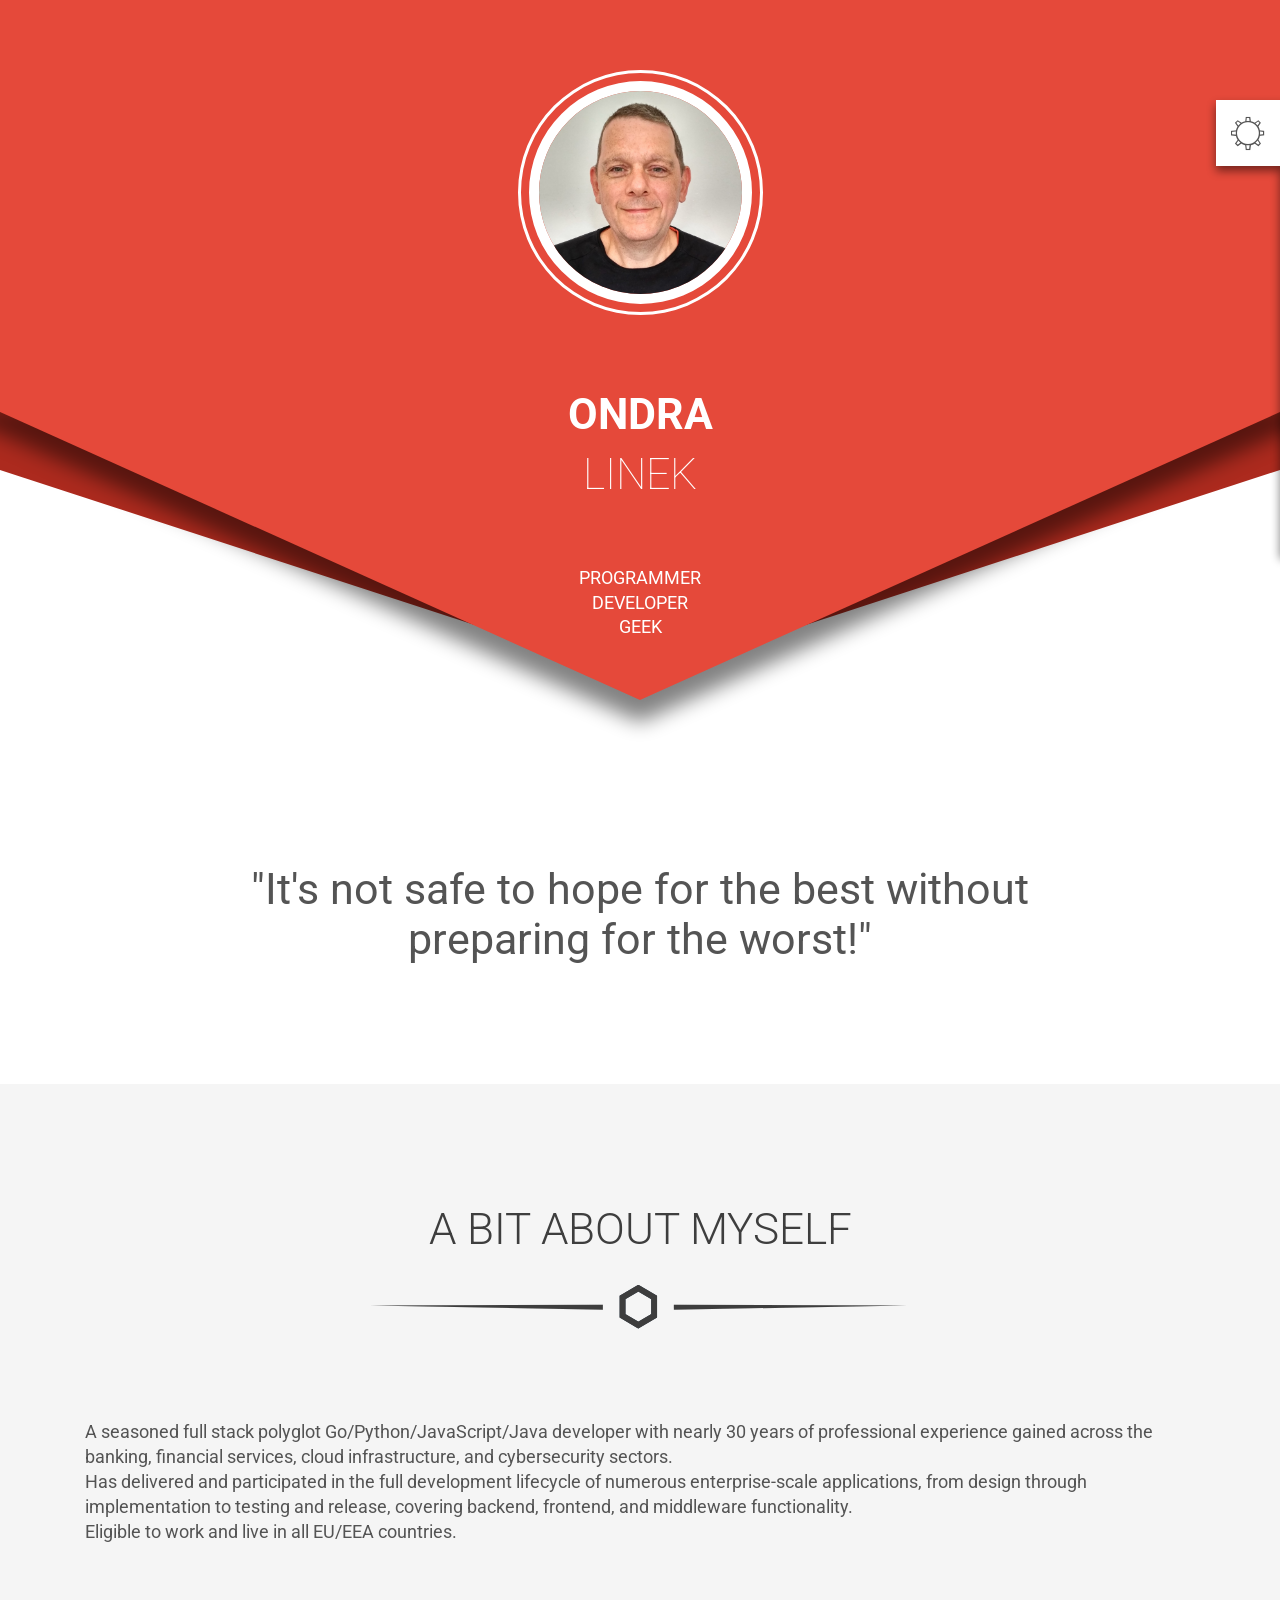
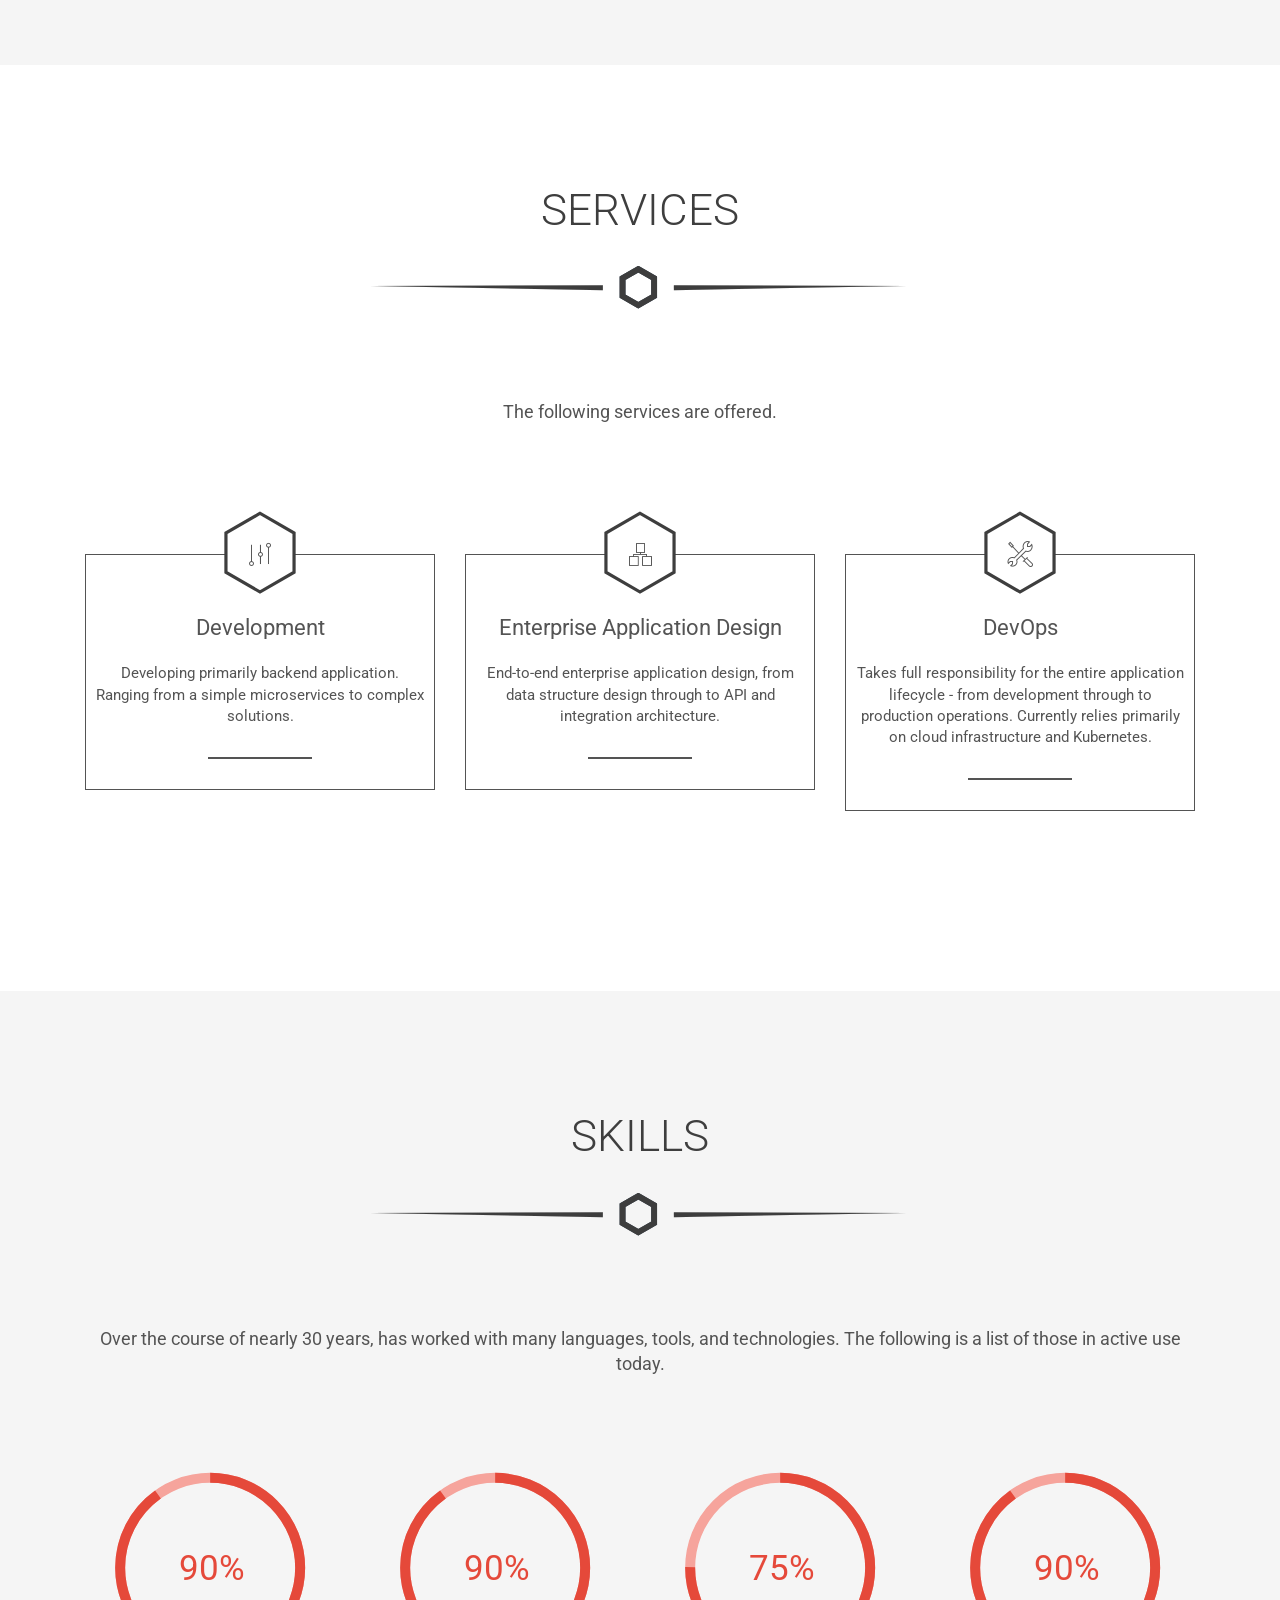
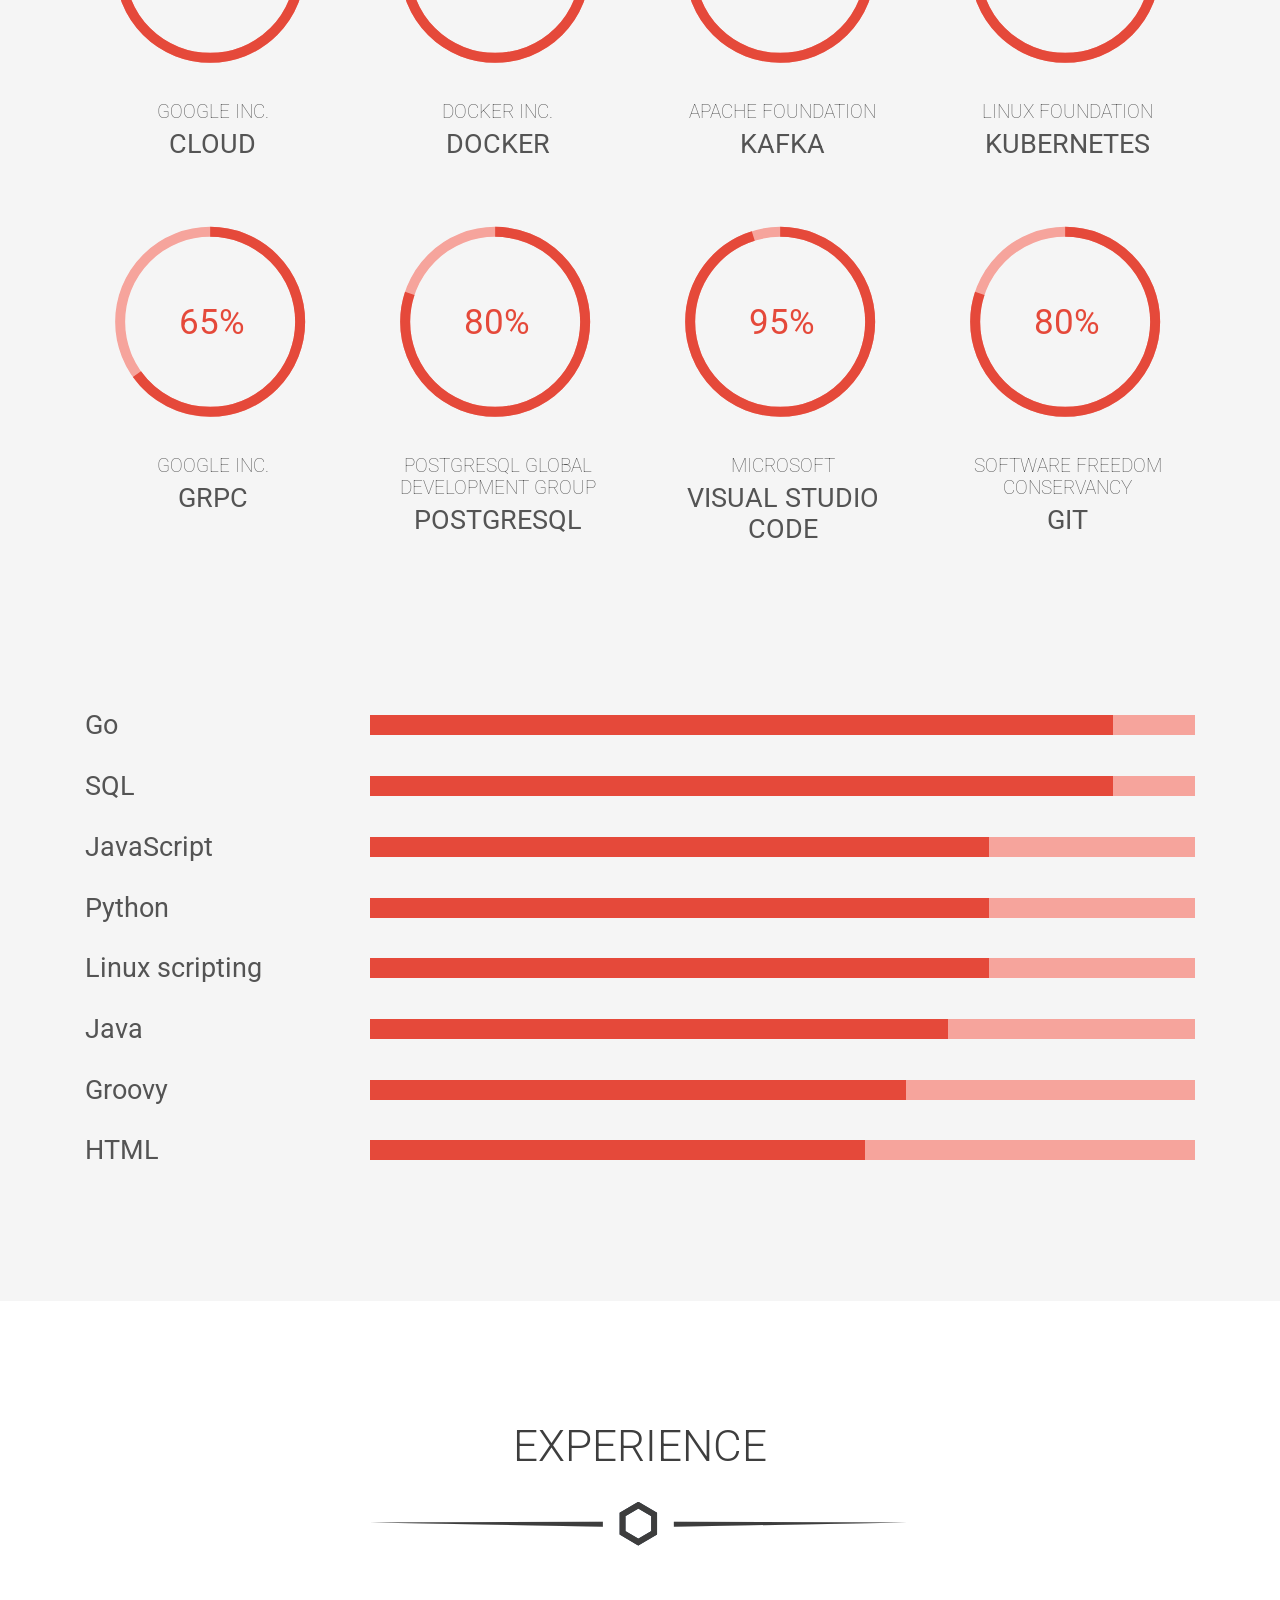
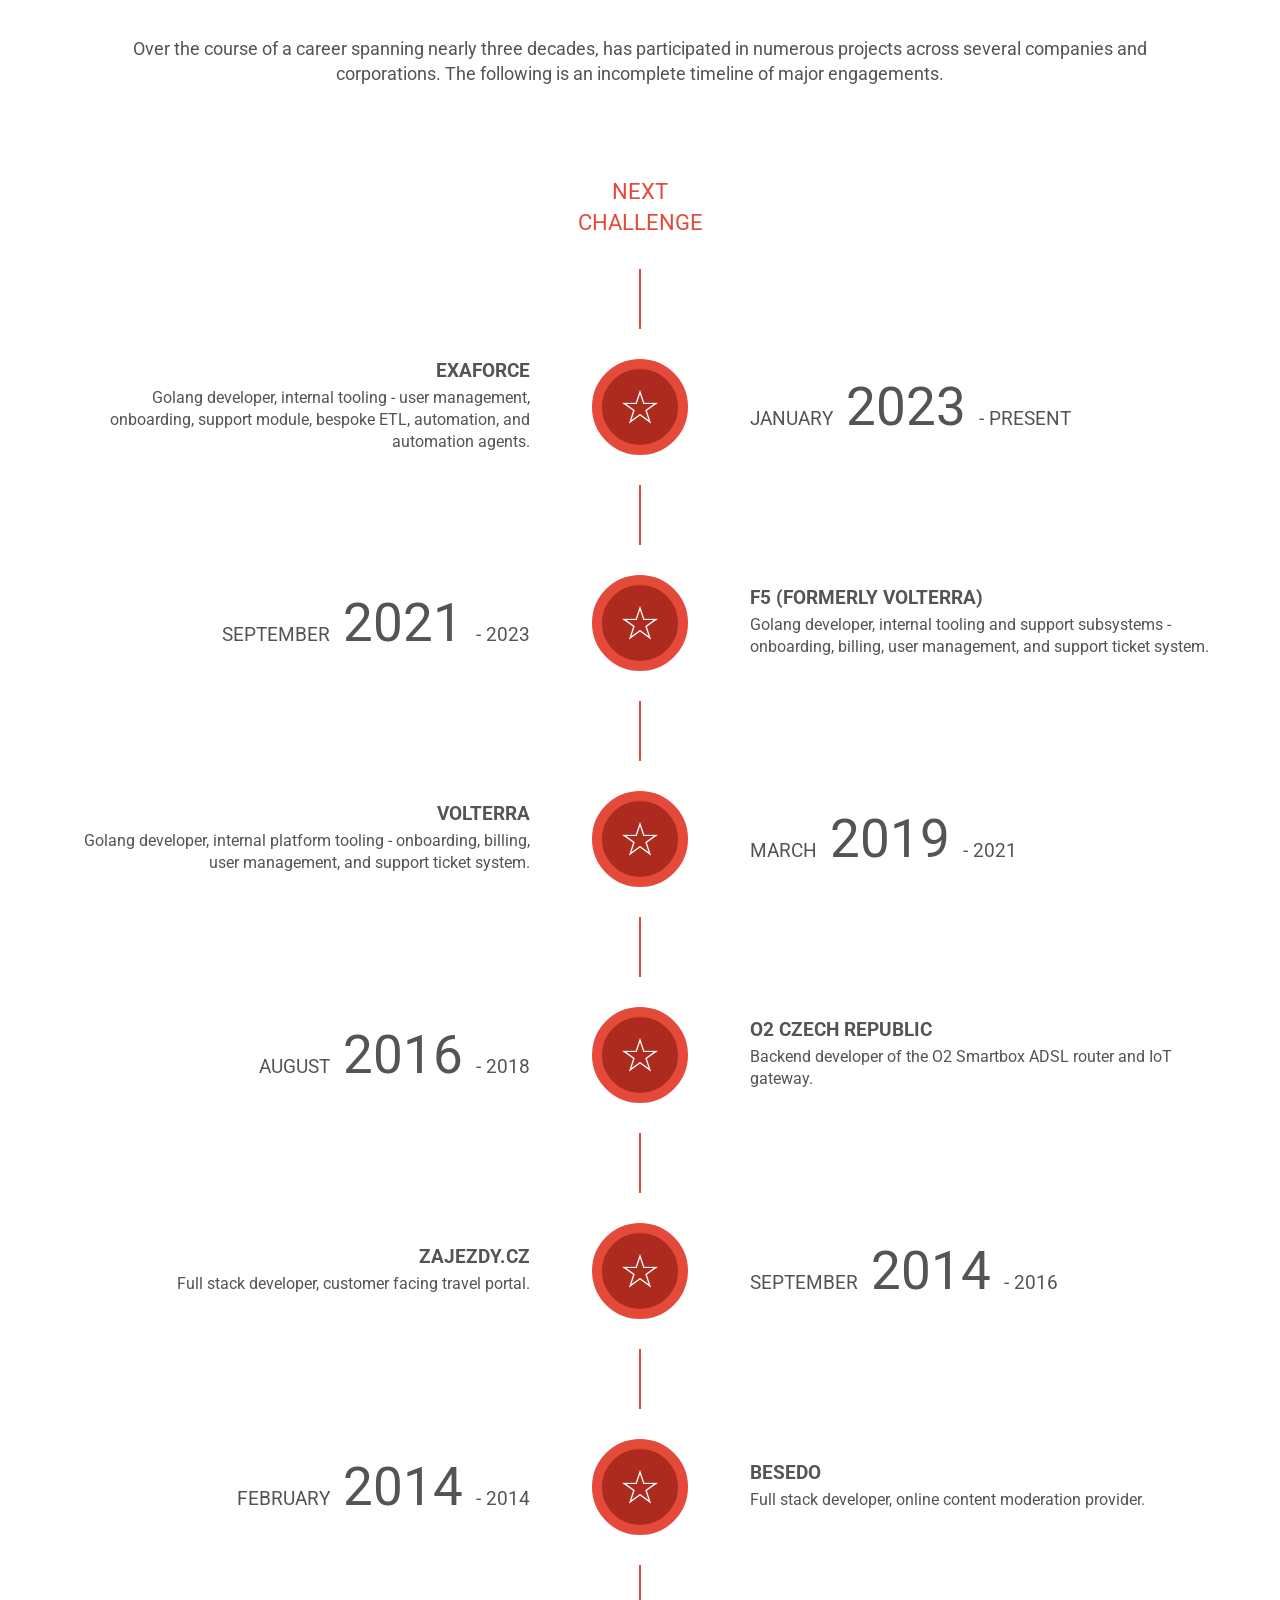
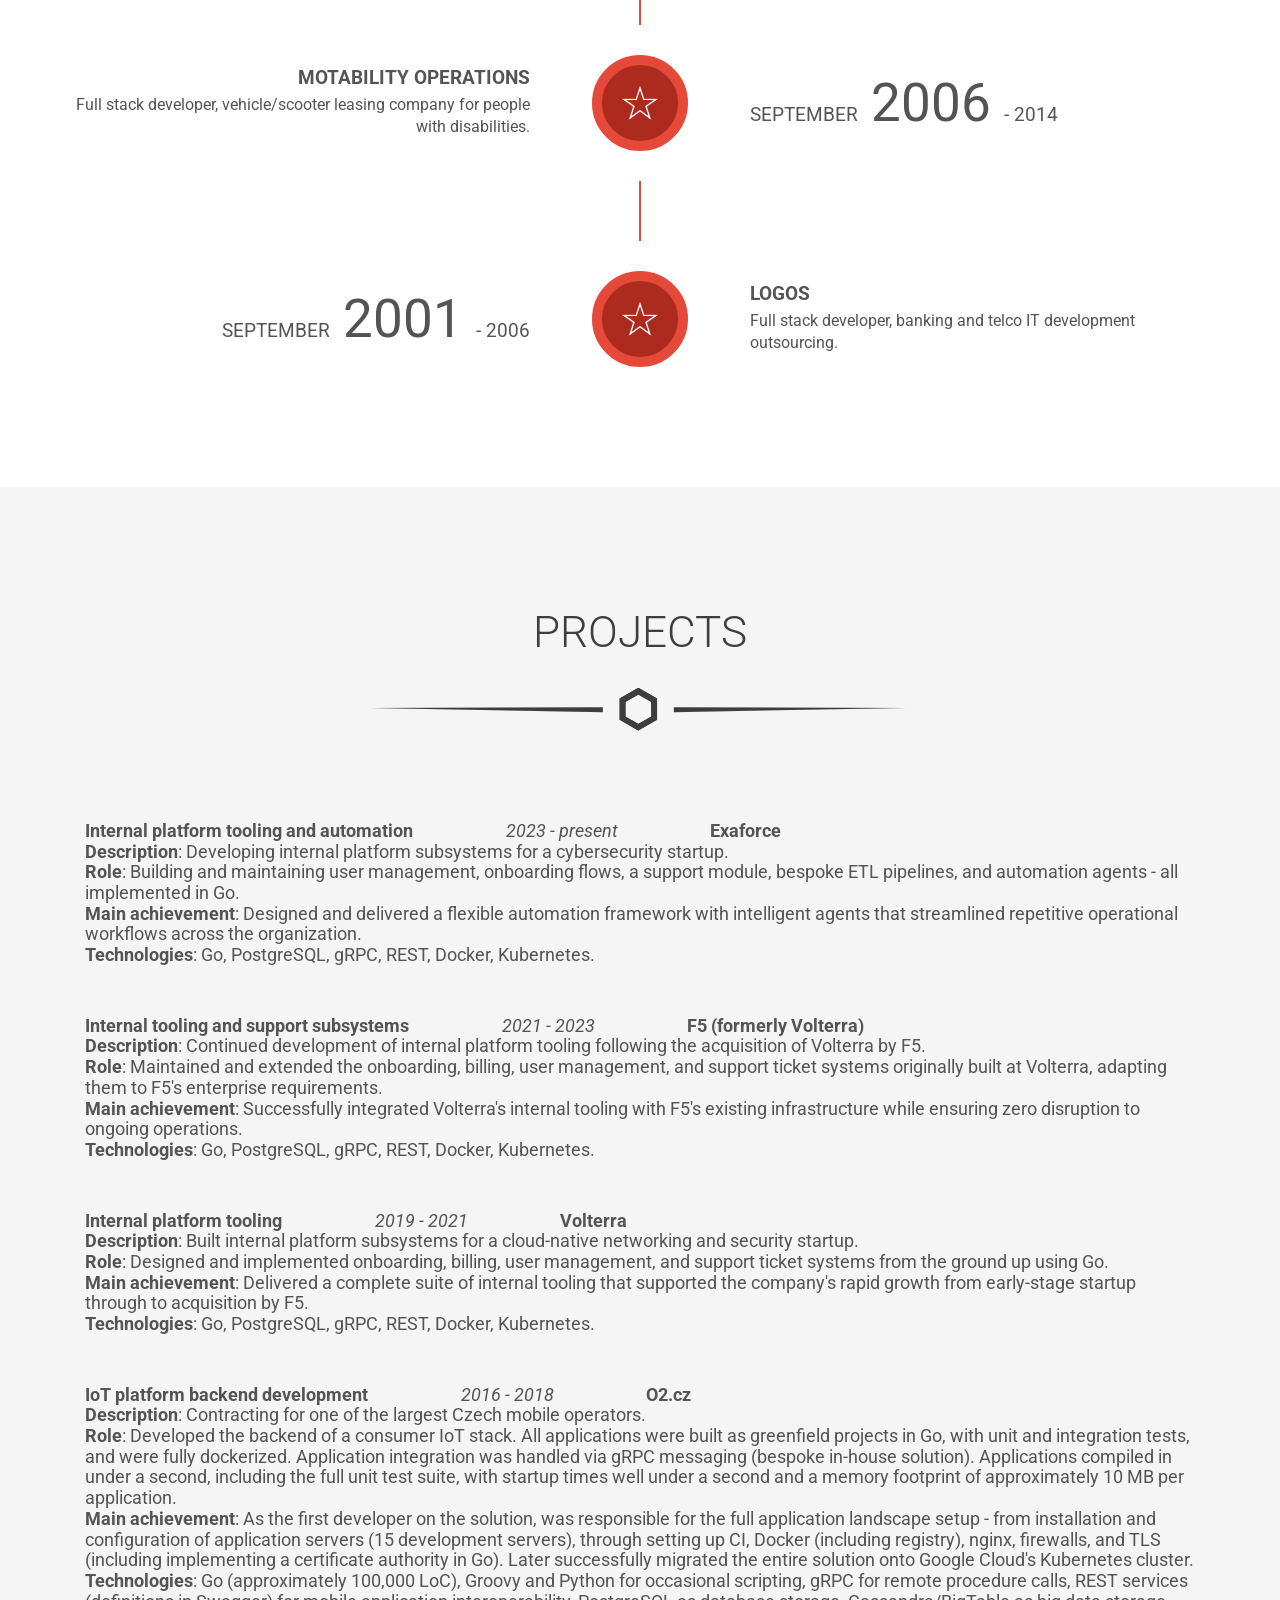
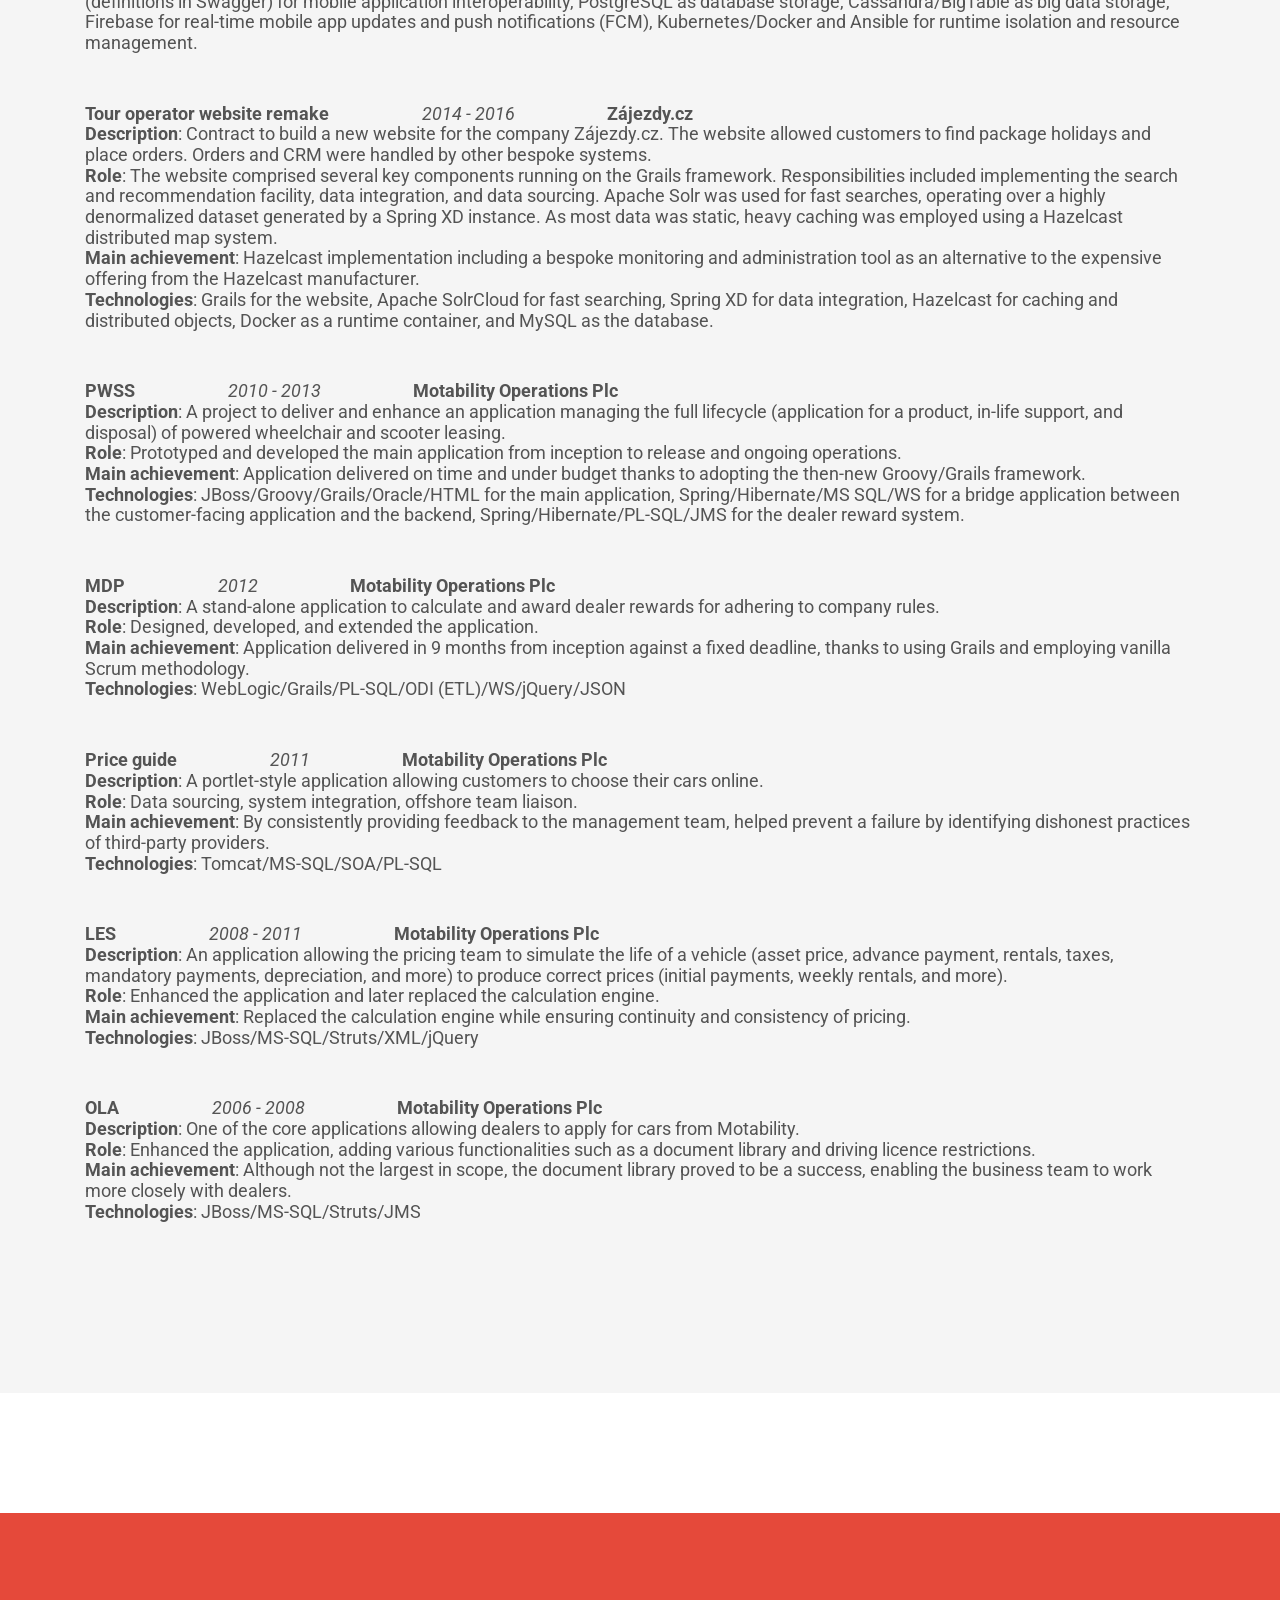
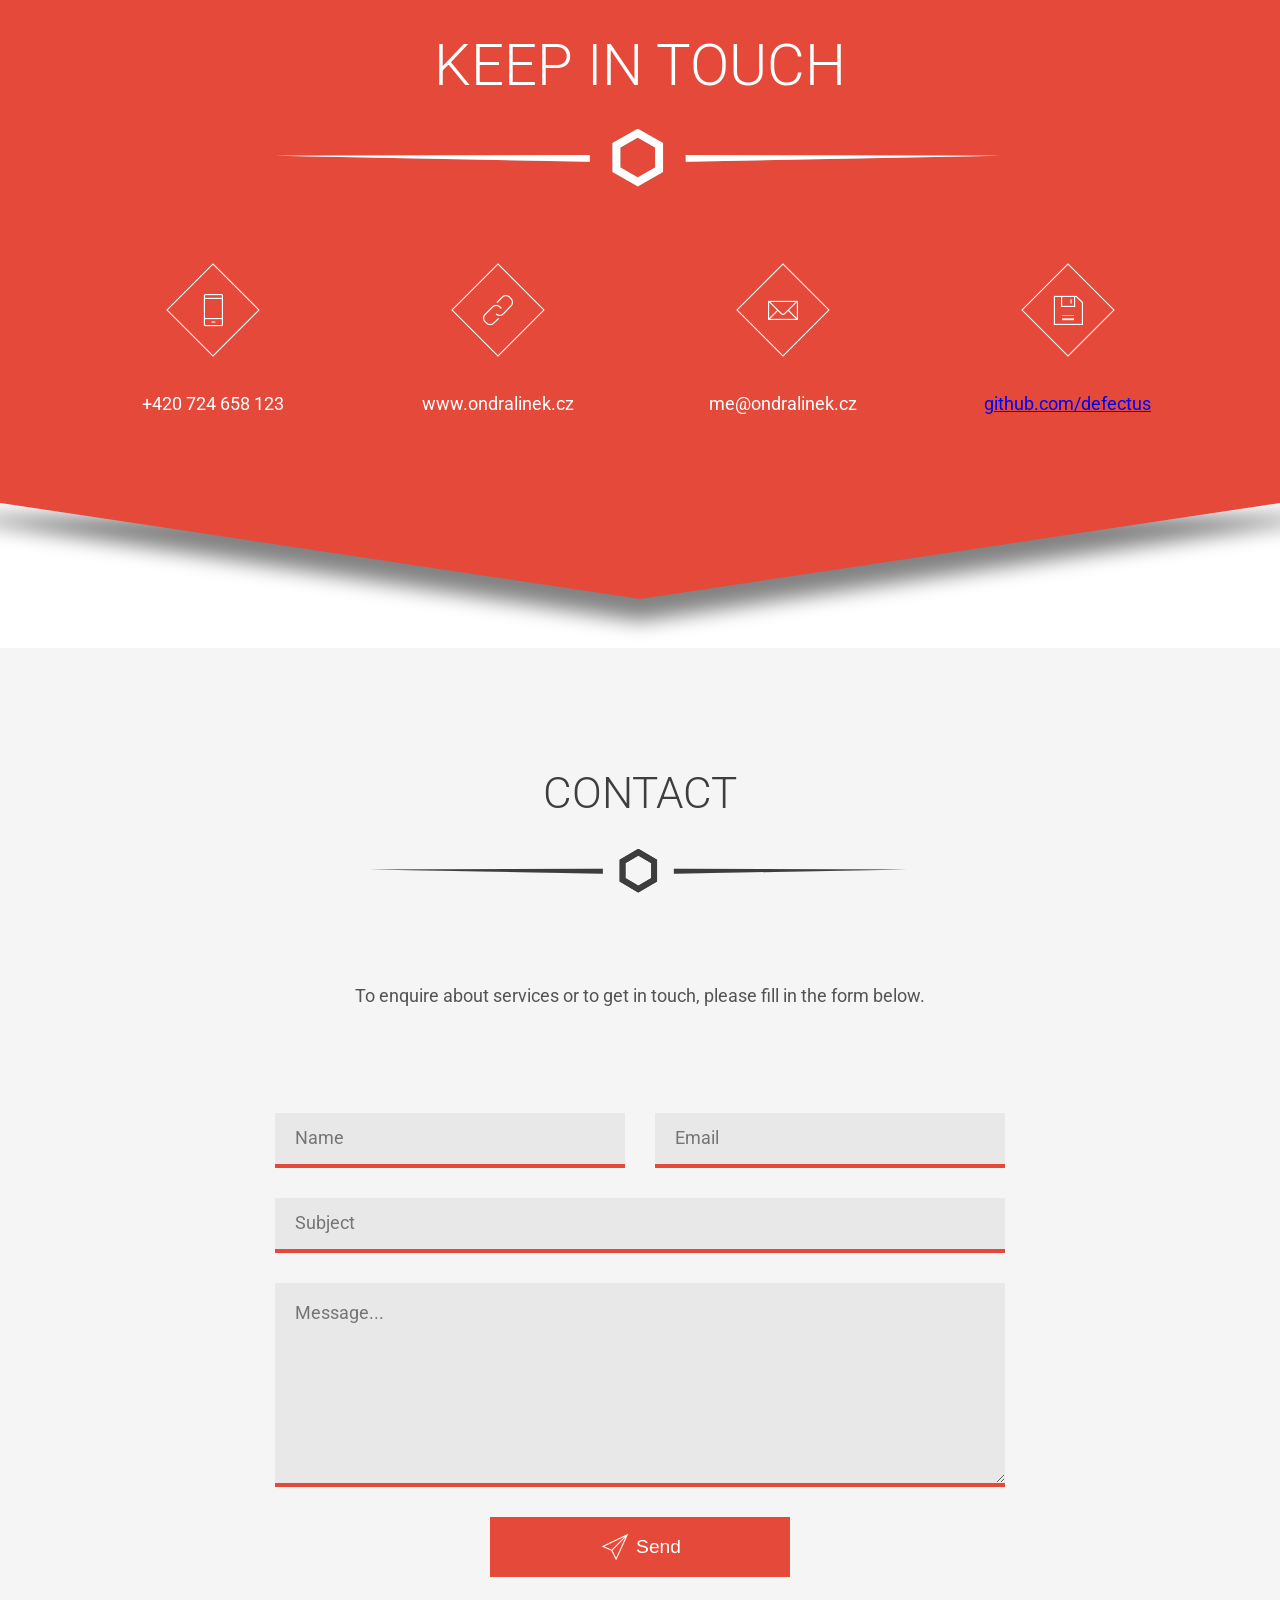
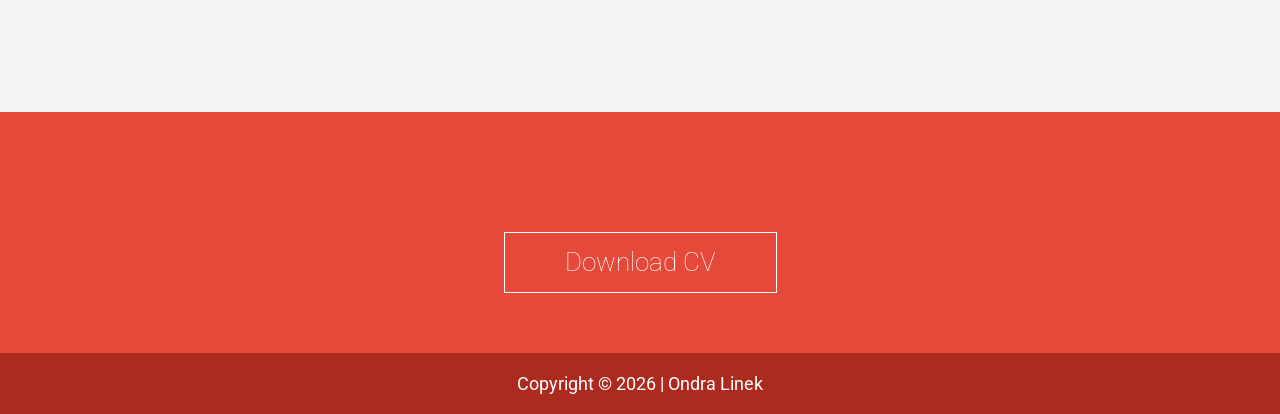
==== commit cebb824a: "Update the phone number +420 724 658 123 replaces +420 607 766 809 in the contact section.  Co-autho" ====
--- a/index.html
+++ b/index.html
@@ -926,7 +926,7 @@
         <div class="row text-center icons">
           <div class="col-md-3">
             <span class="pe-7s-phone pe-2x icon"></span>
-            <p>+420 607 766 809</p>
+            <p>+420 724 658 123</p>
           </div>
           <div class="col-md-3">
             <span class="pe-7s-link pe-2x icon"></span>
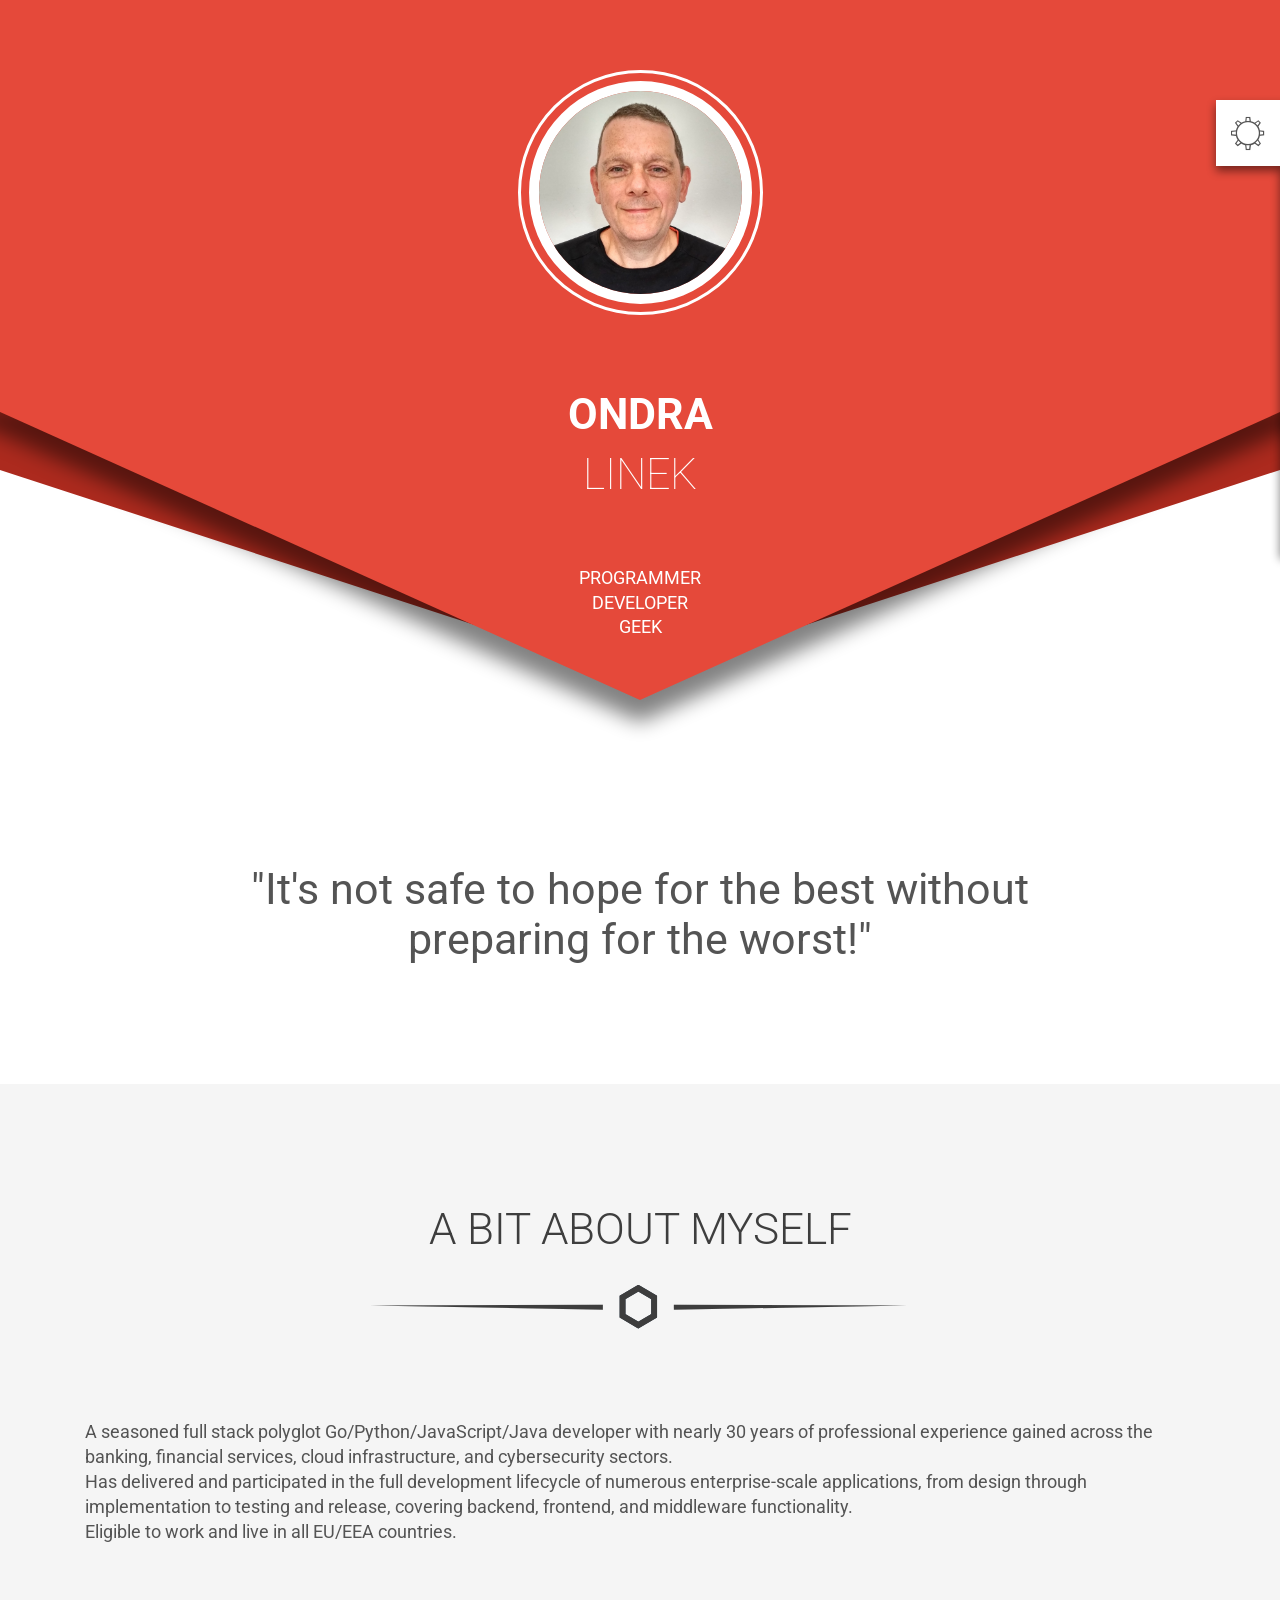
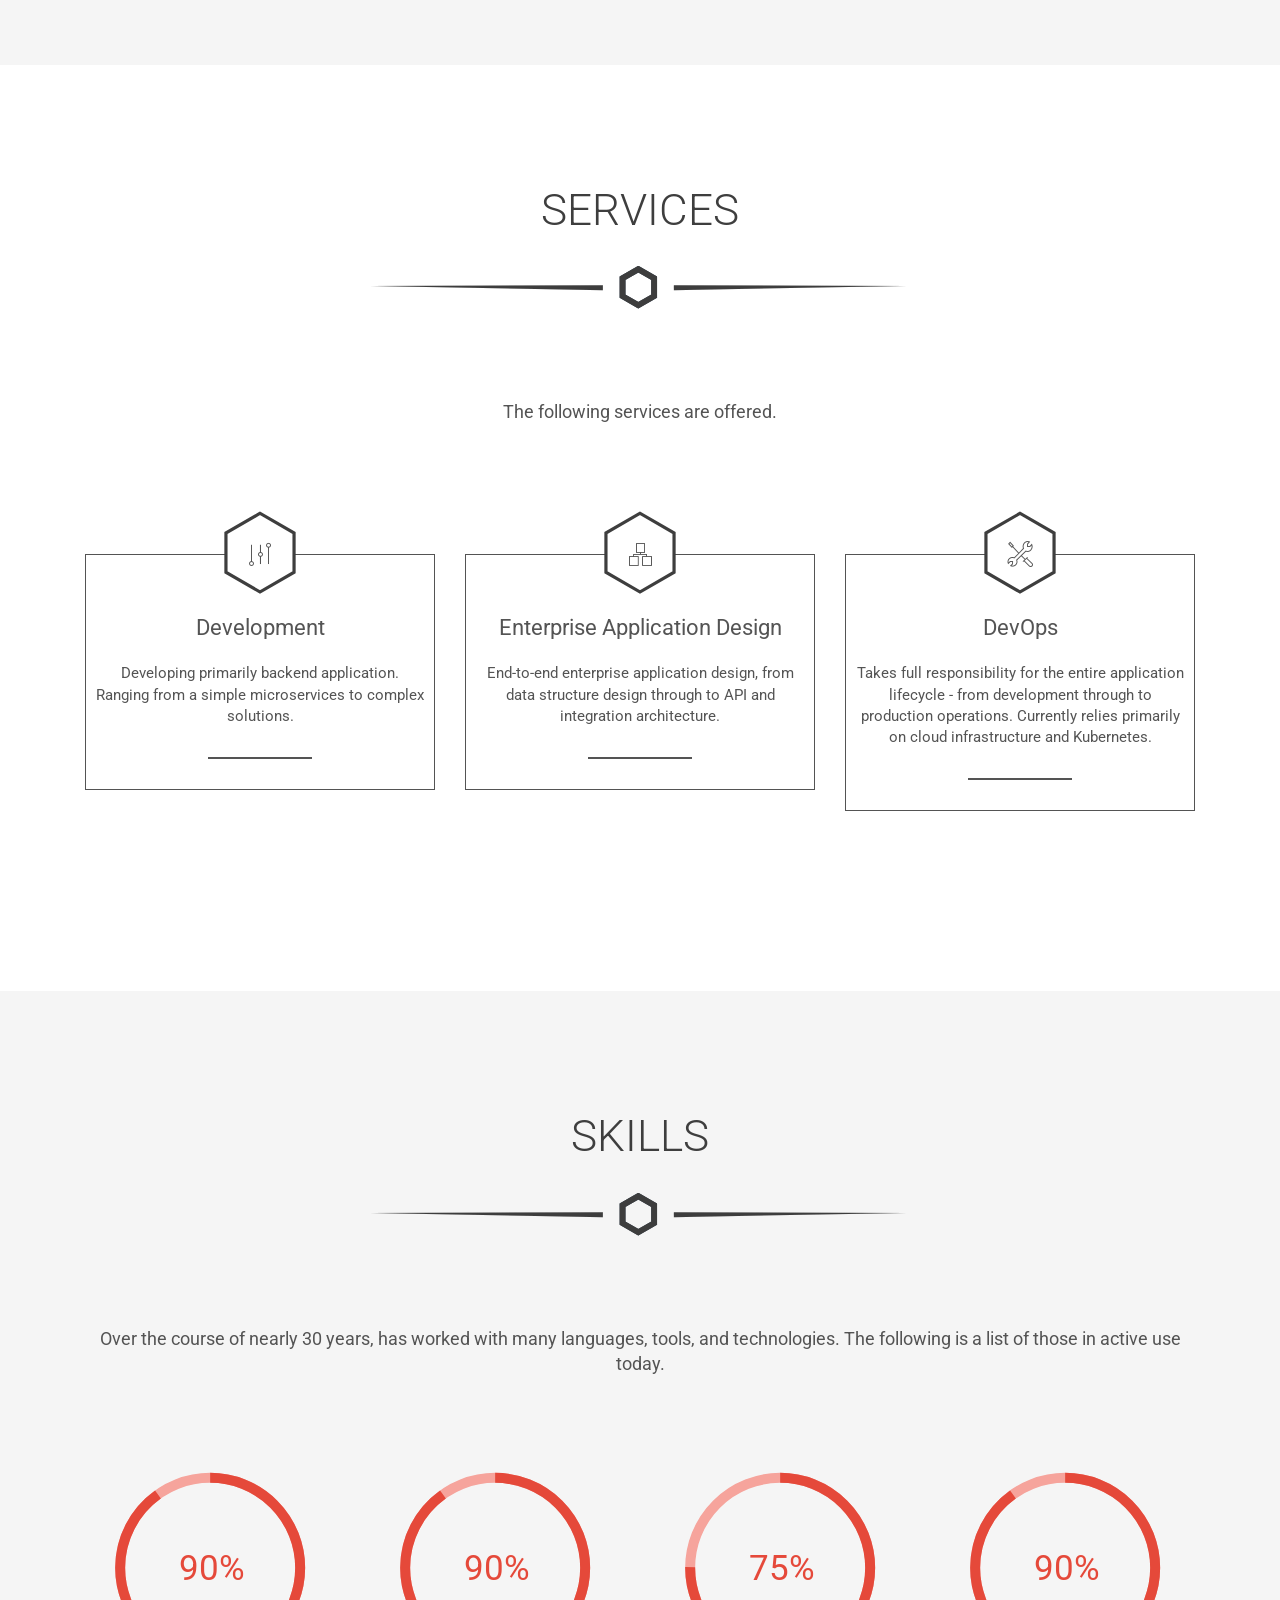
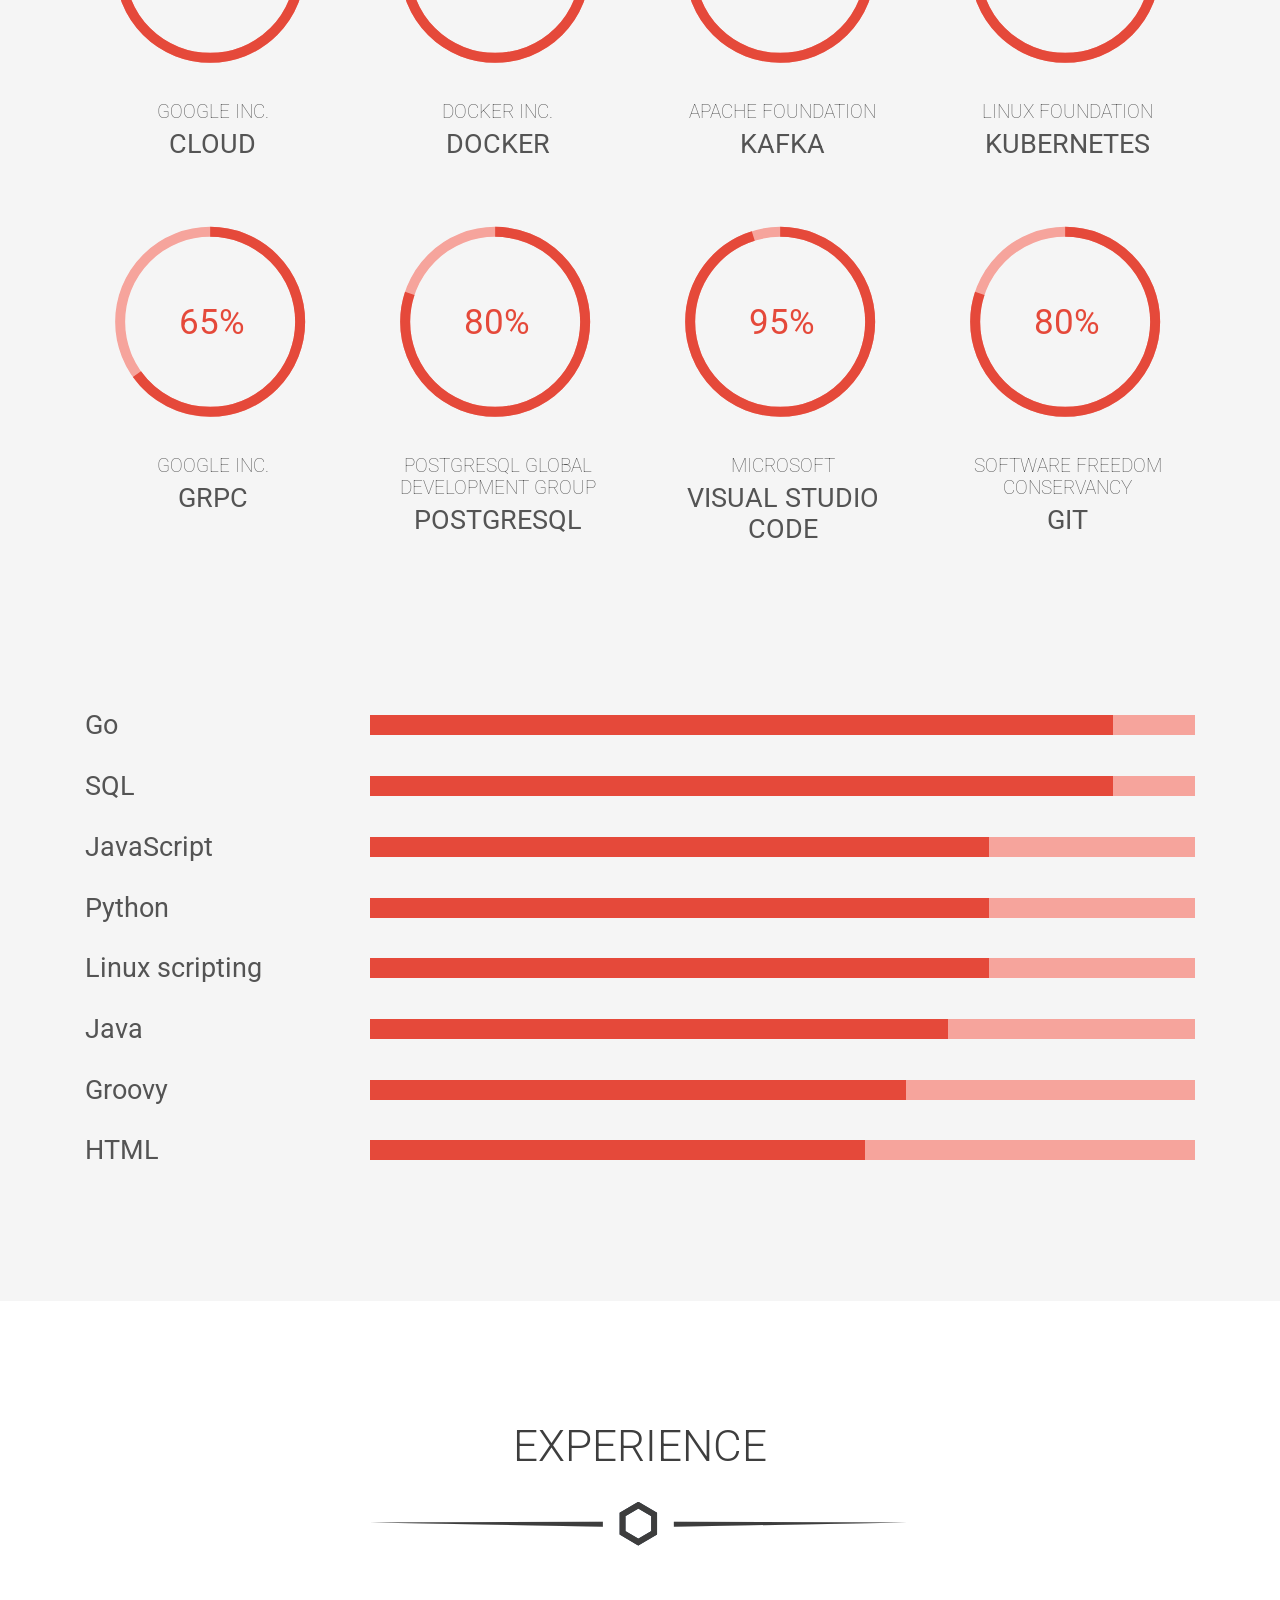
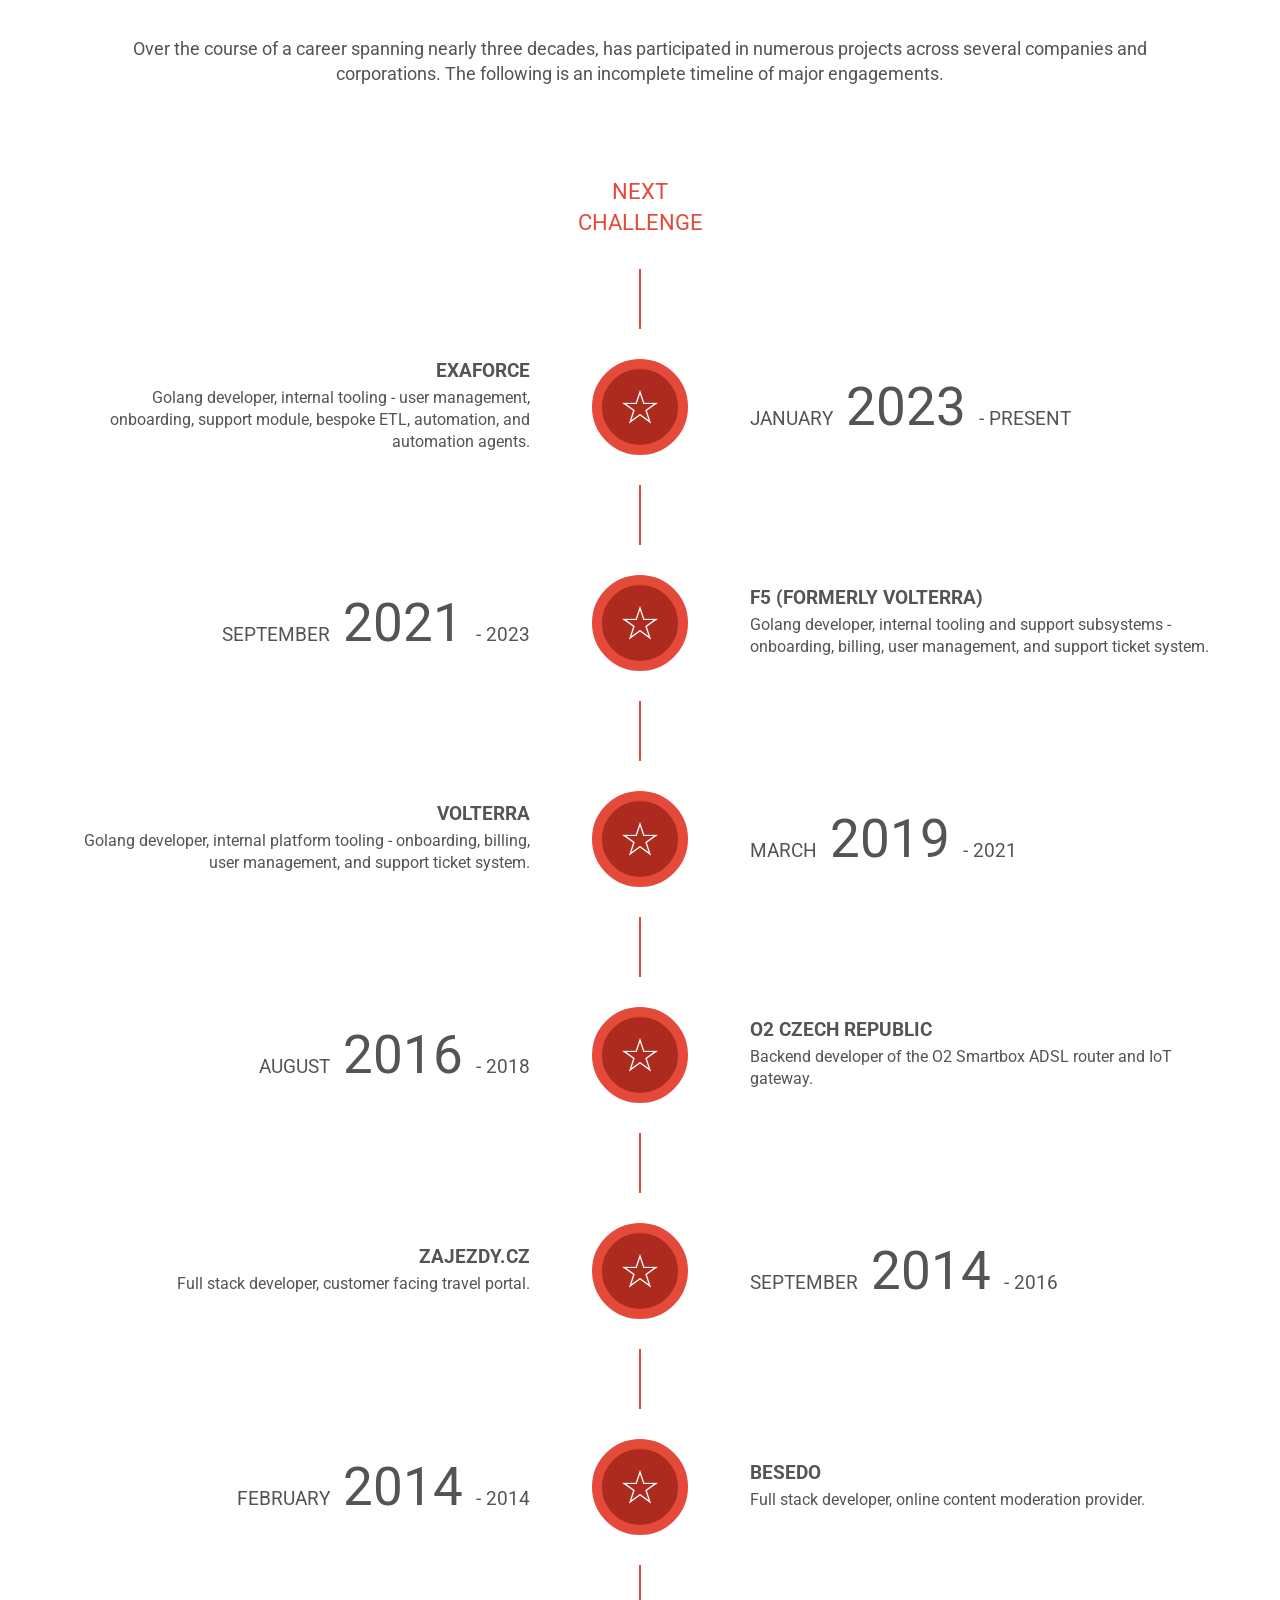
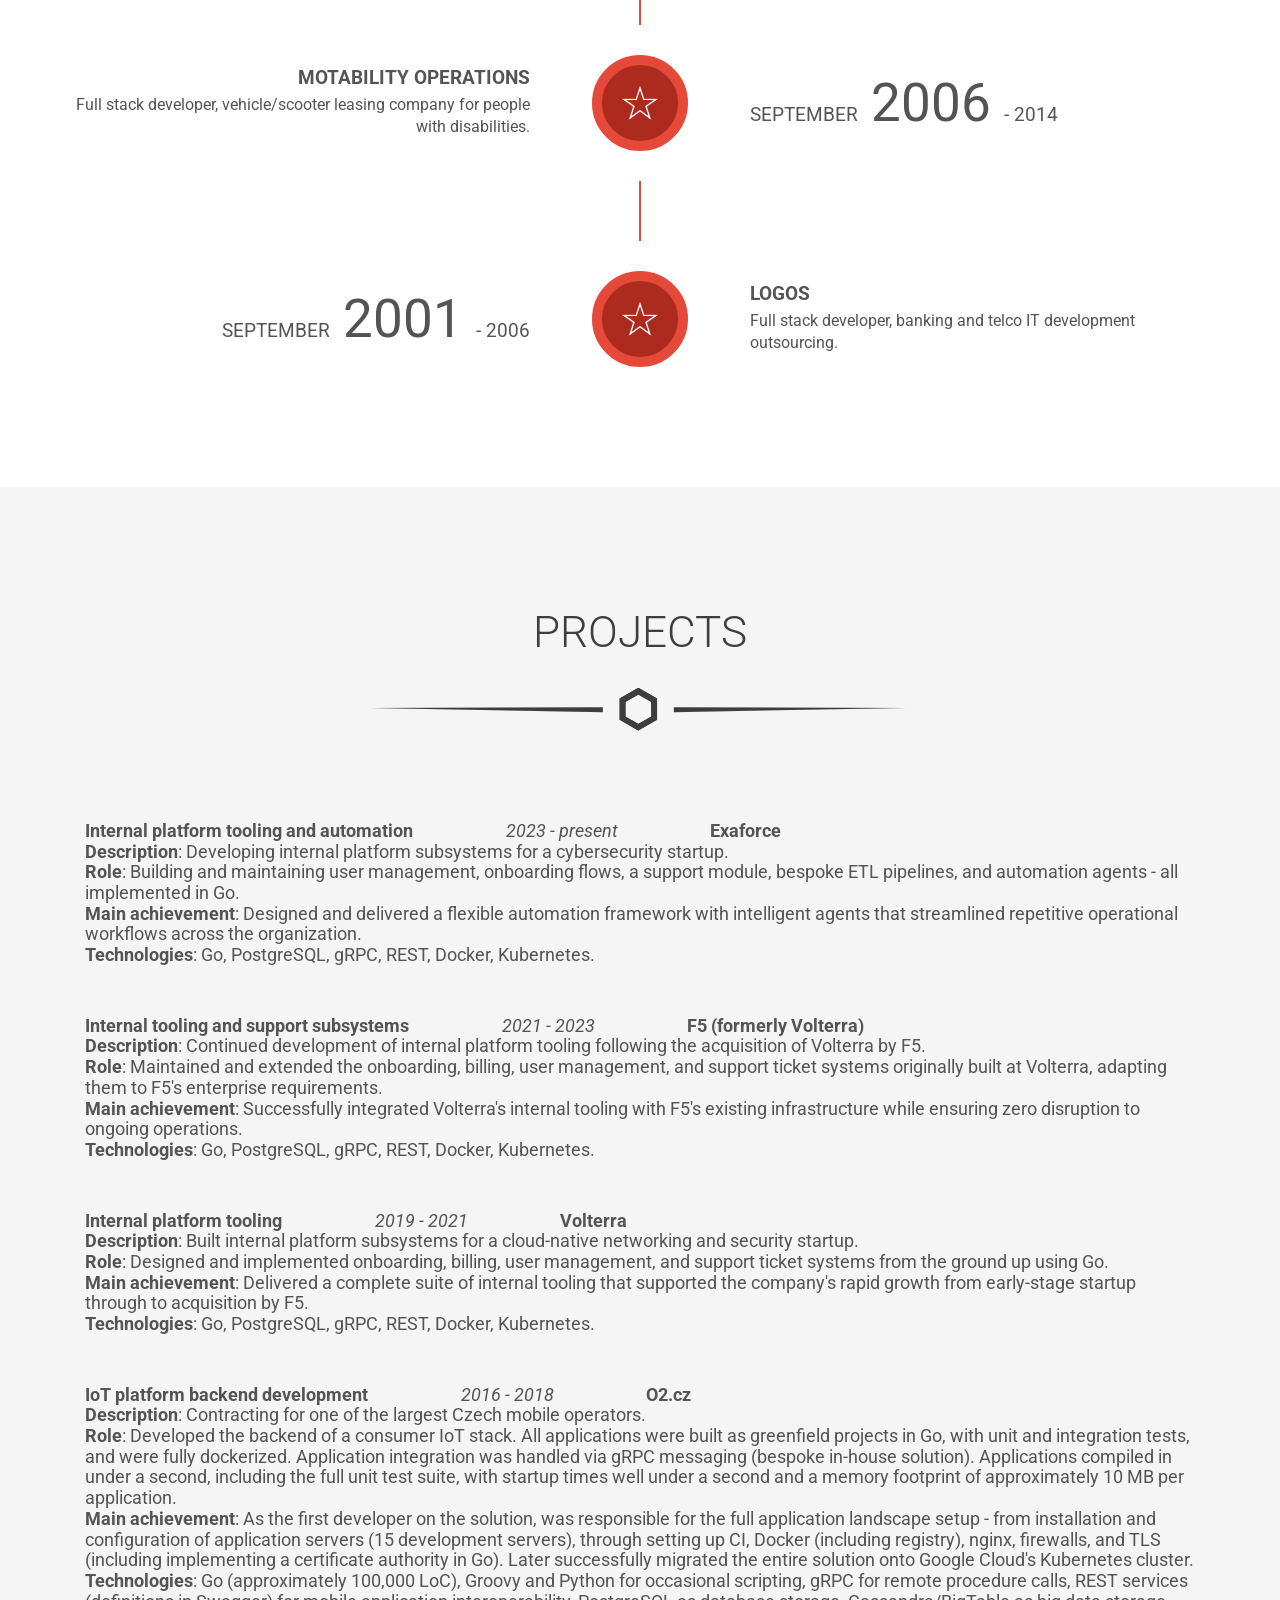
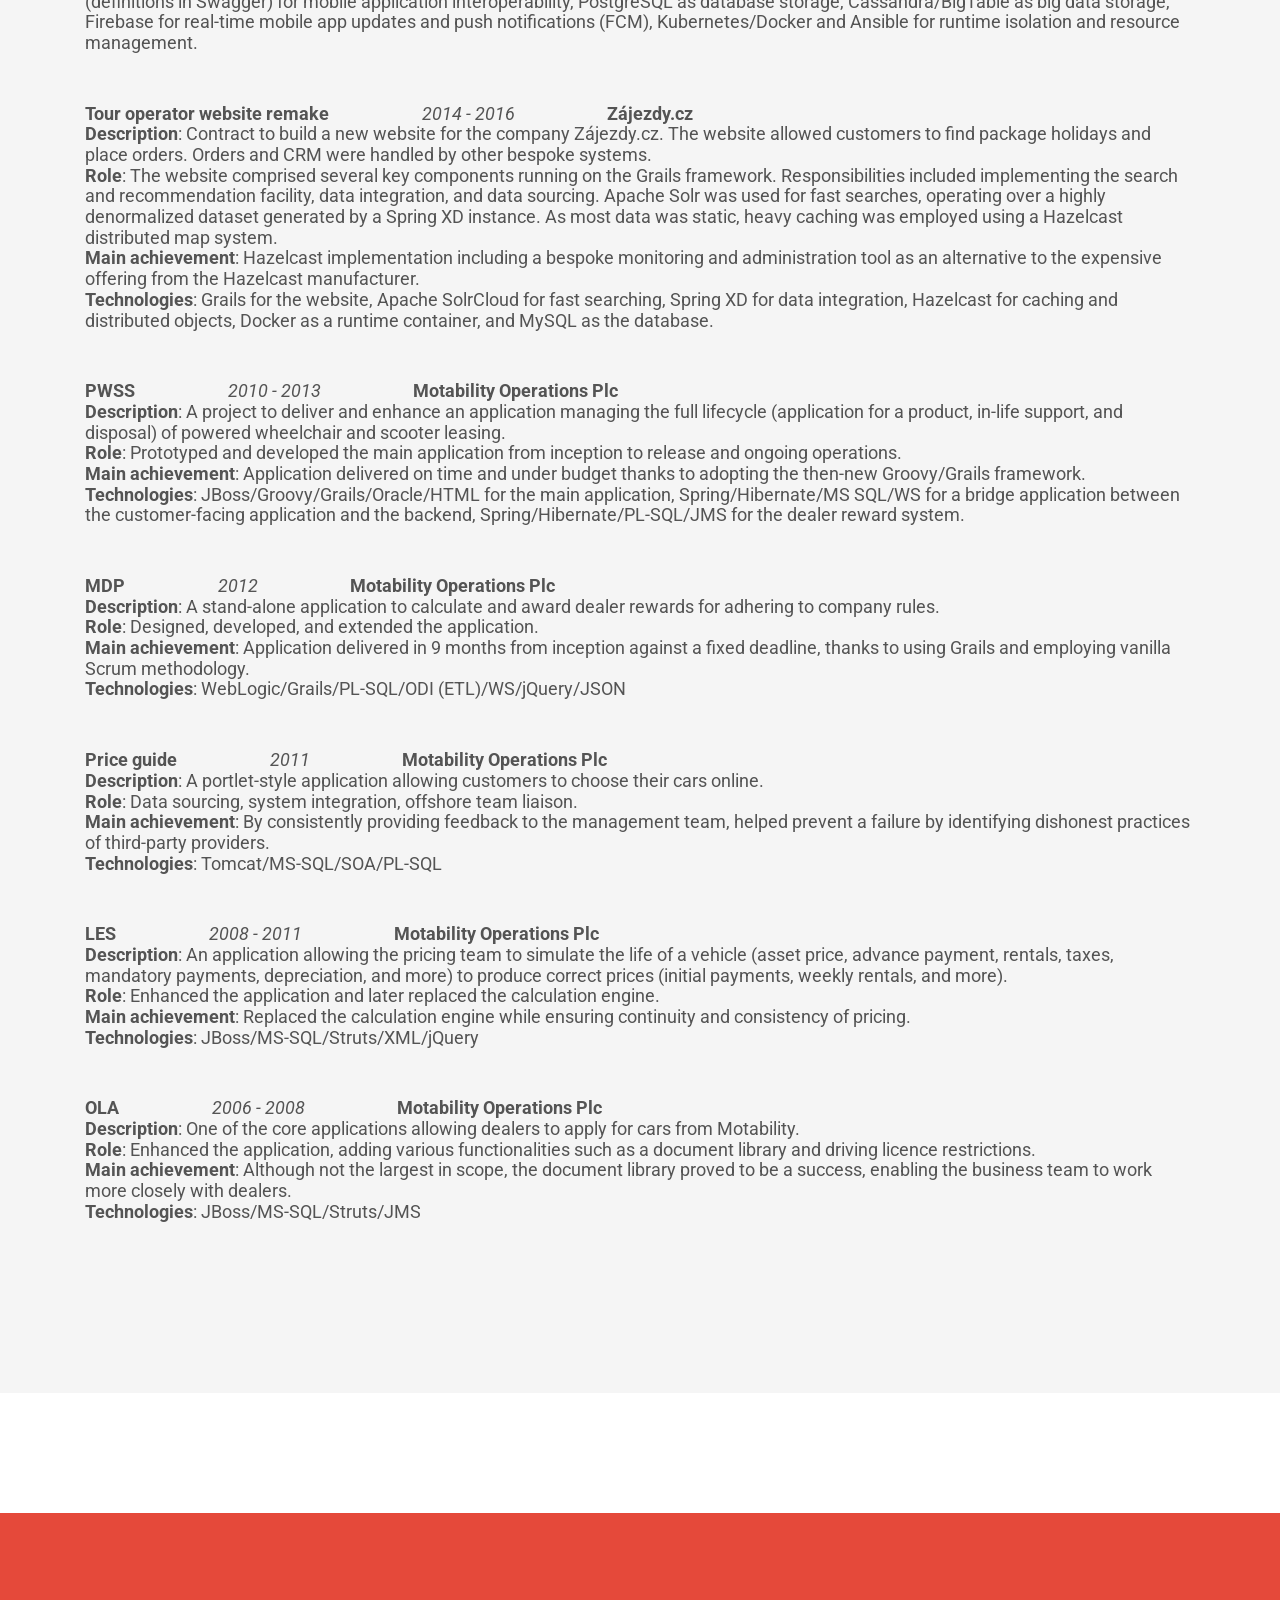
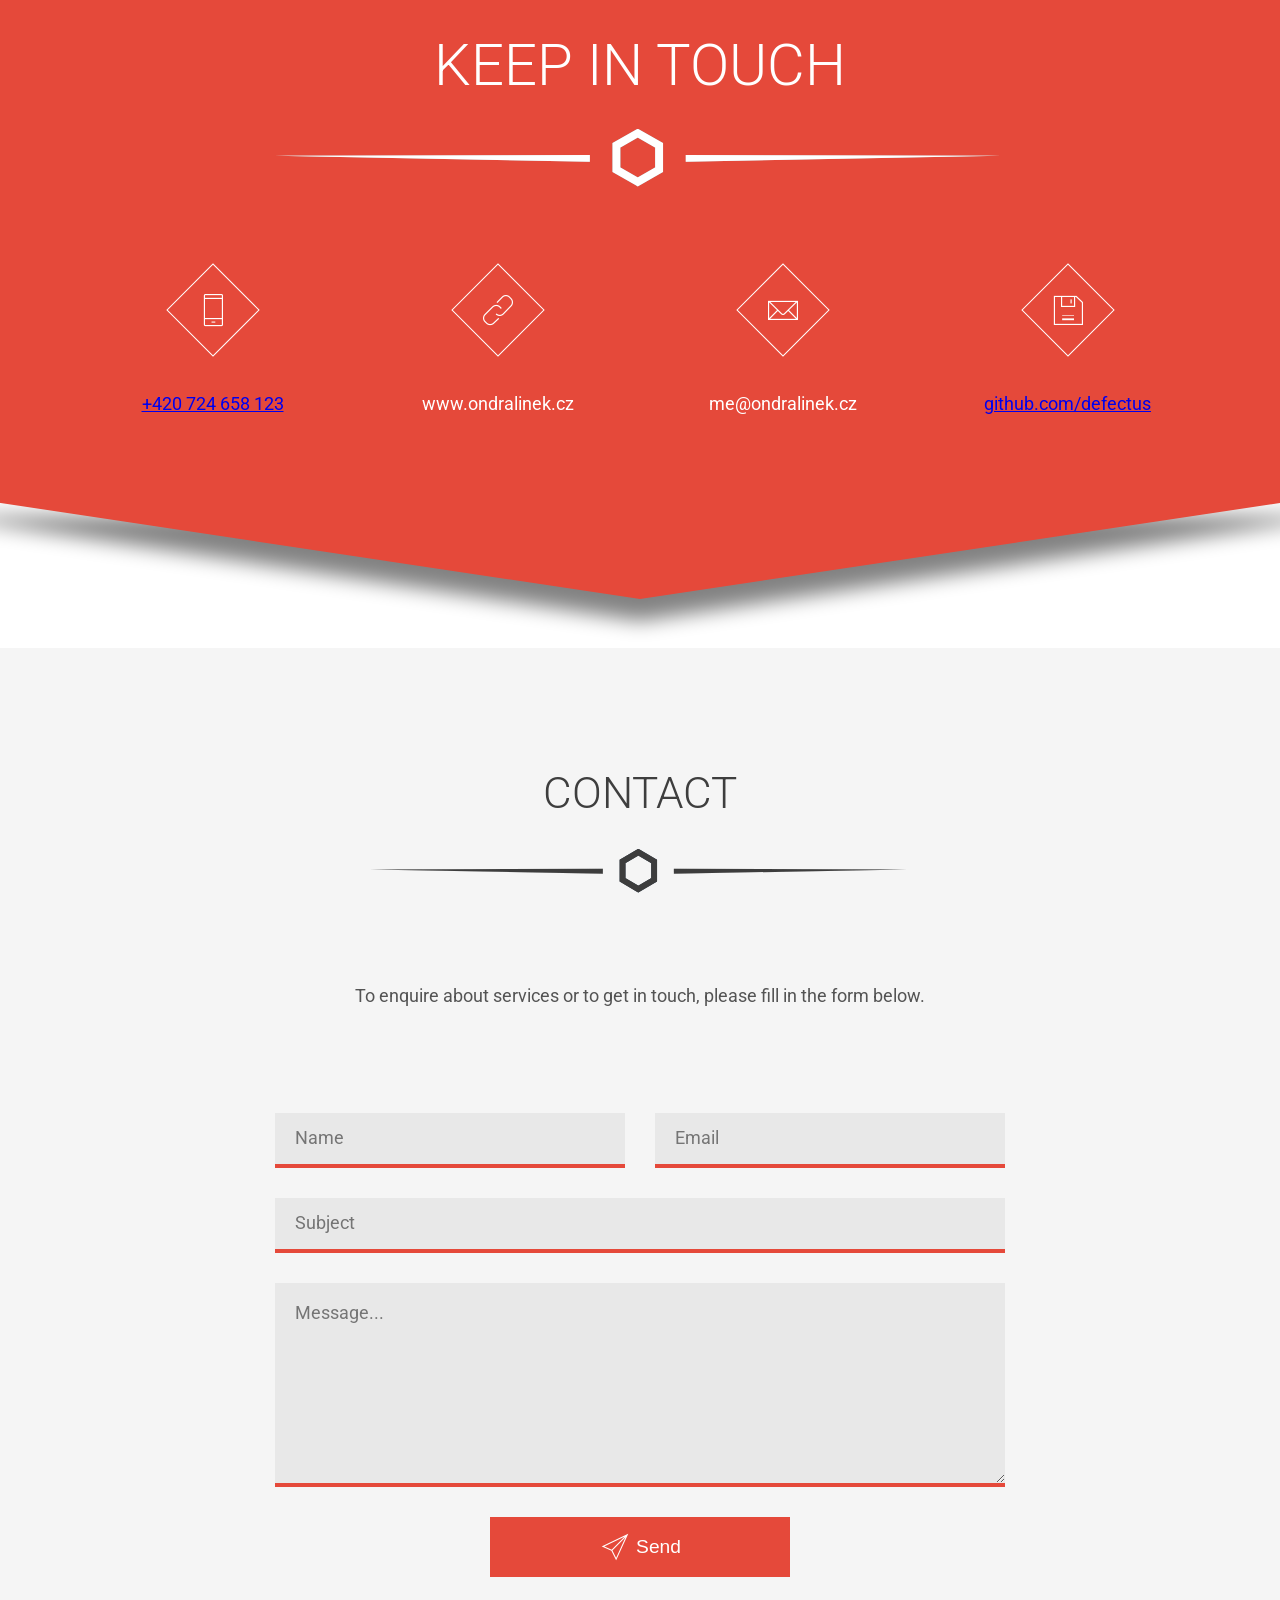
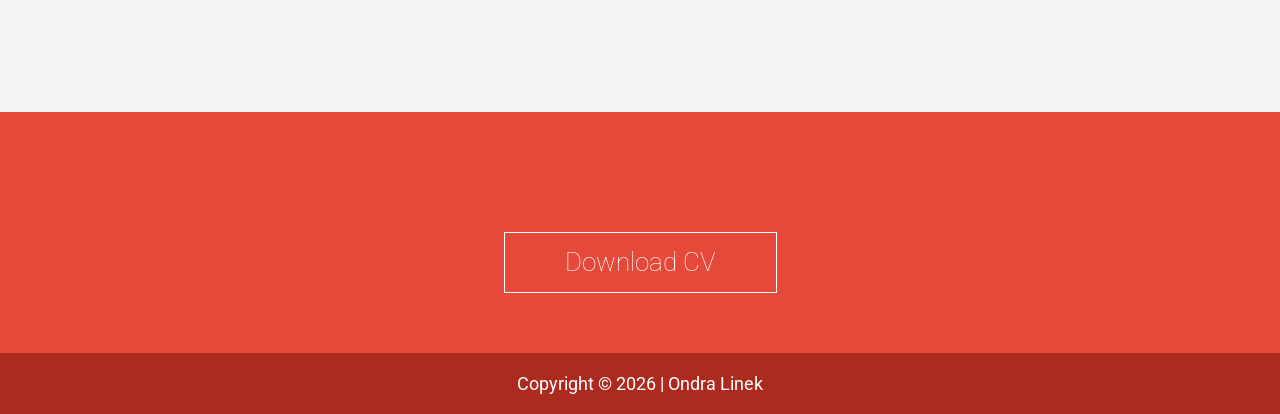
==== commit 40e118bc: "Make the phone number tappable tel:+420724658123 on the contact number so a phone dials it directly," ====
--- a/index.html
+++ b/index.html
@@ -926,7 +926,7 @@
         <div class="row text-center icons">
           <div class="col-md-3">
             <span class="pe-7s-phone pe-2x icon"></span>
-            <p>+420 724 658 123</p>
+            <p><a href="tel:+420724658123">+420 724 658 123</a></p>
           </div>
           <div class="col-md-3">
             <span class="pe-7s-link pe-2x icon"></span>
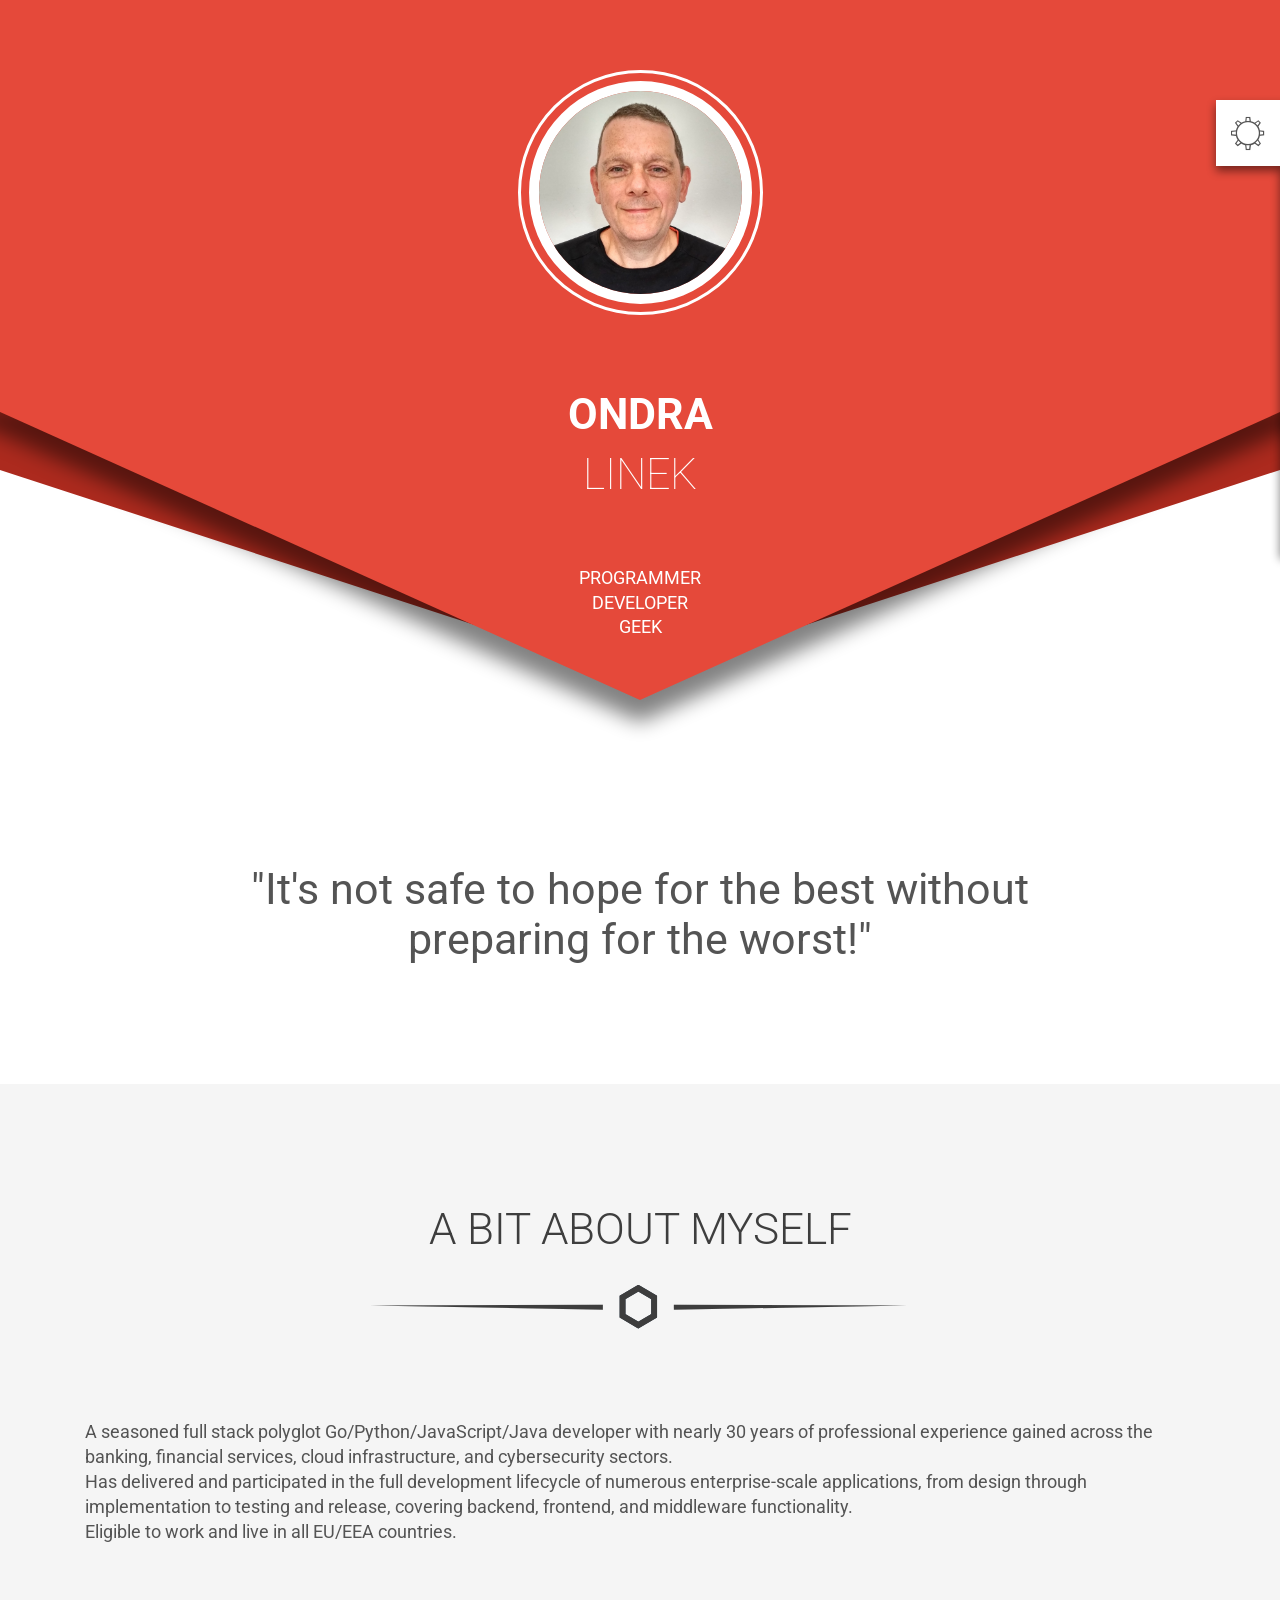
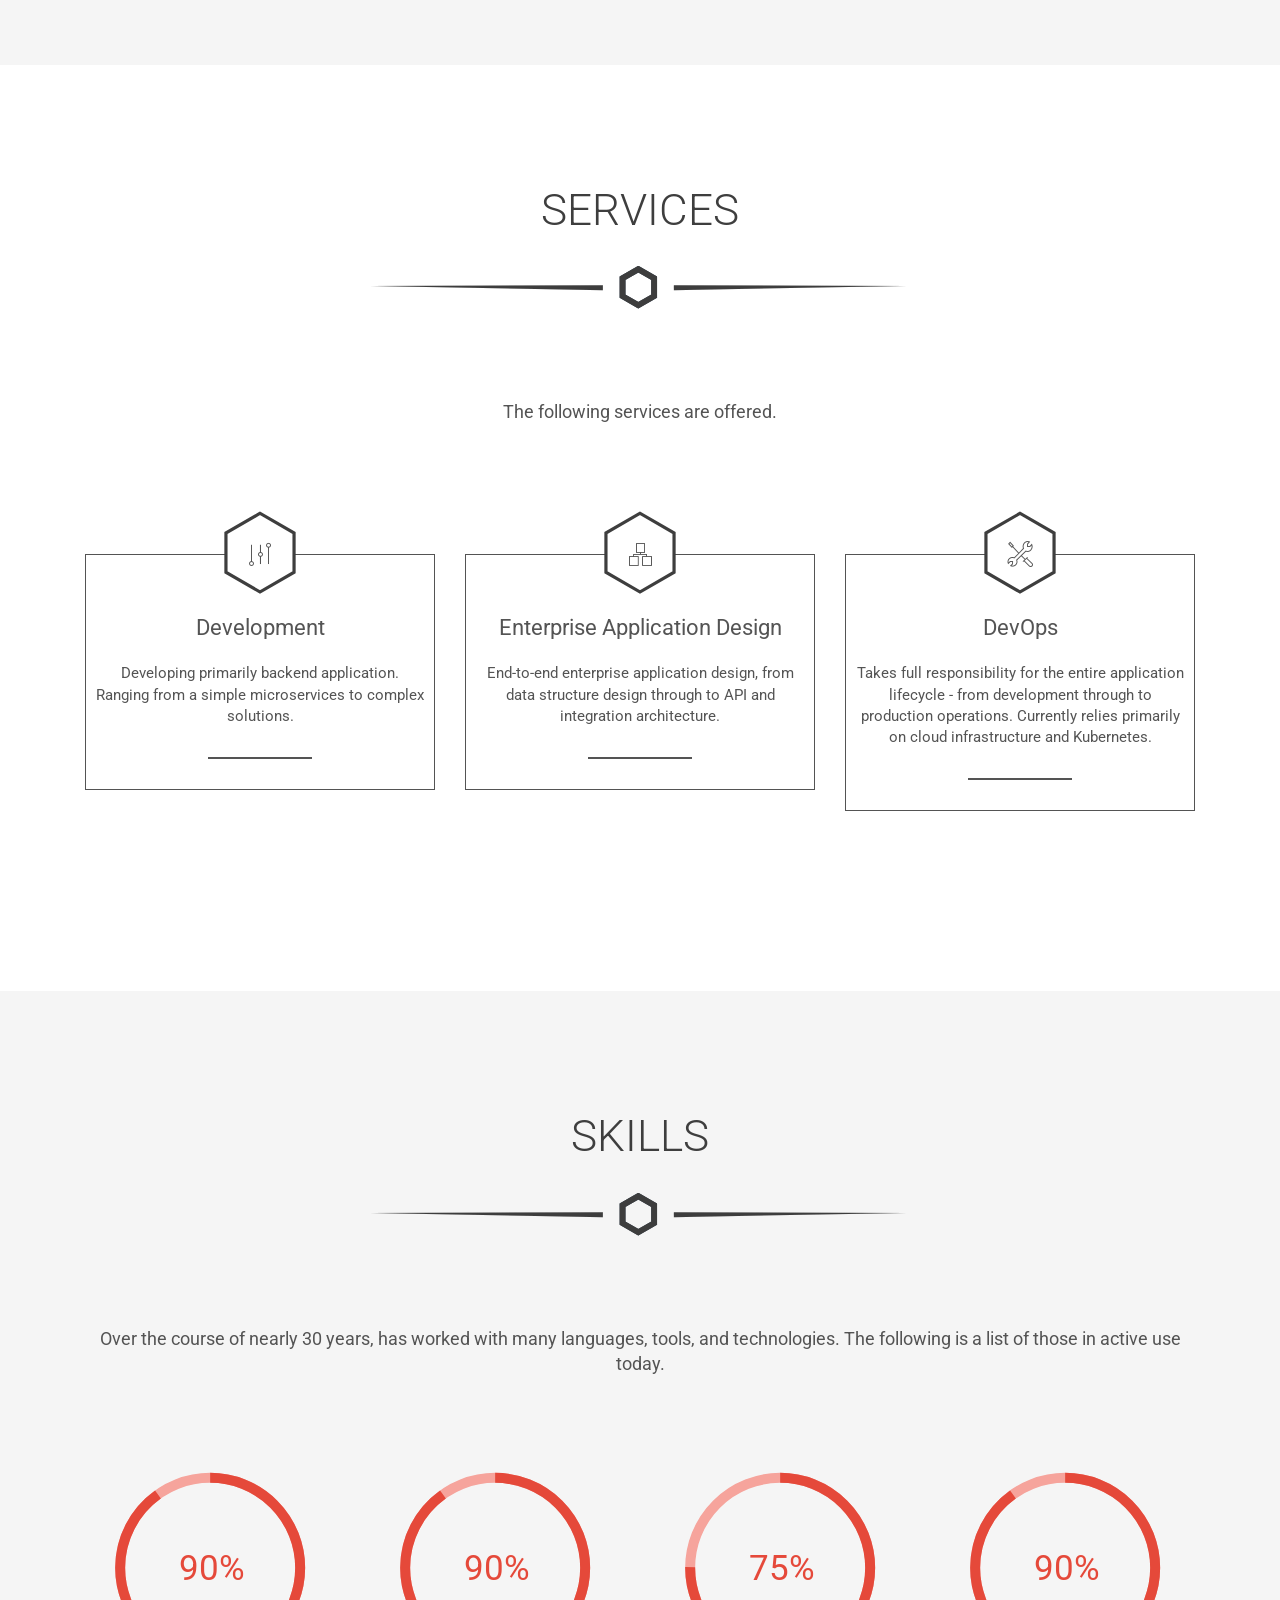
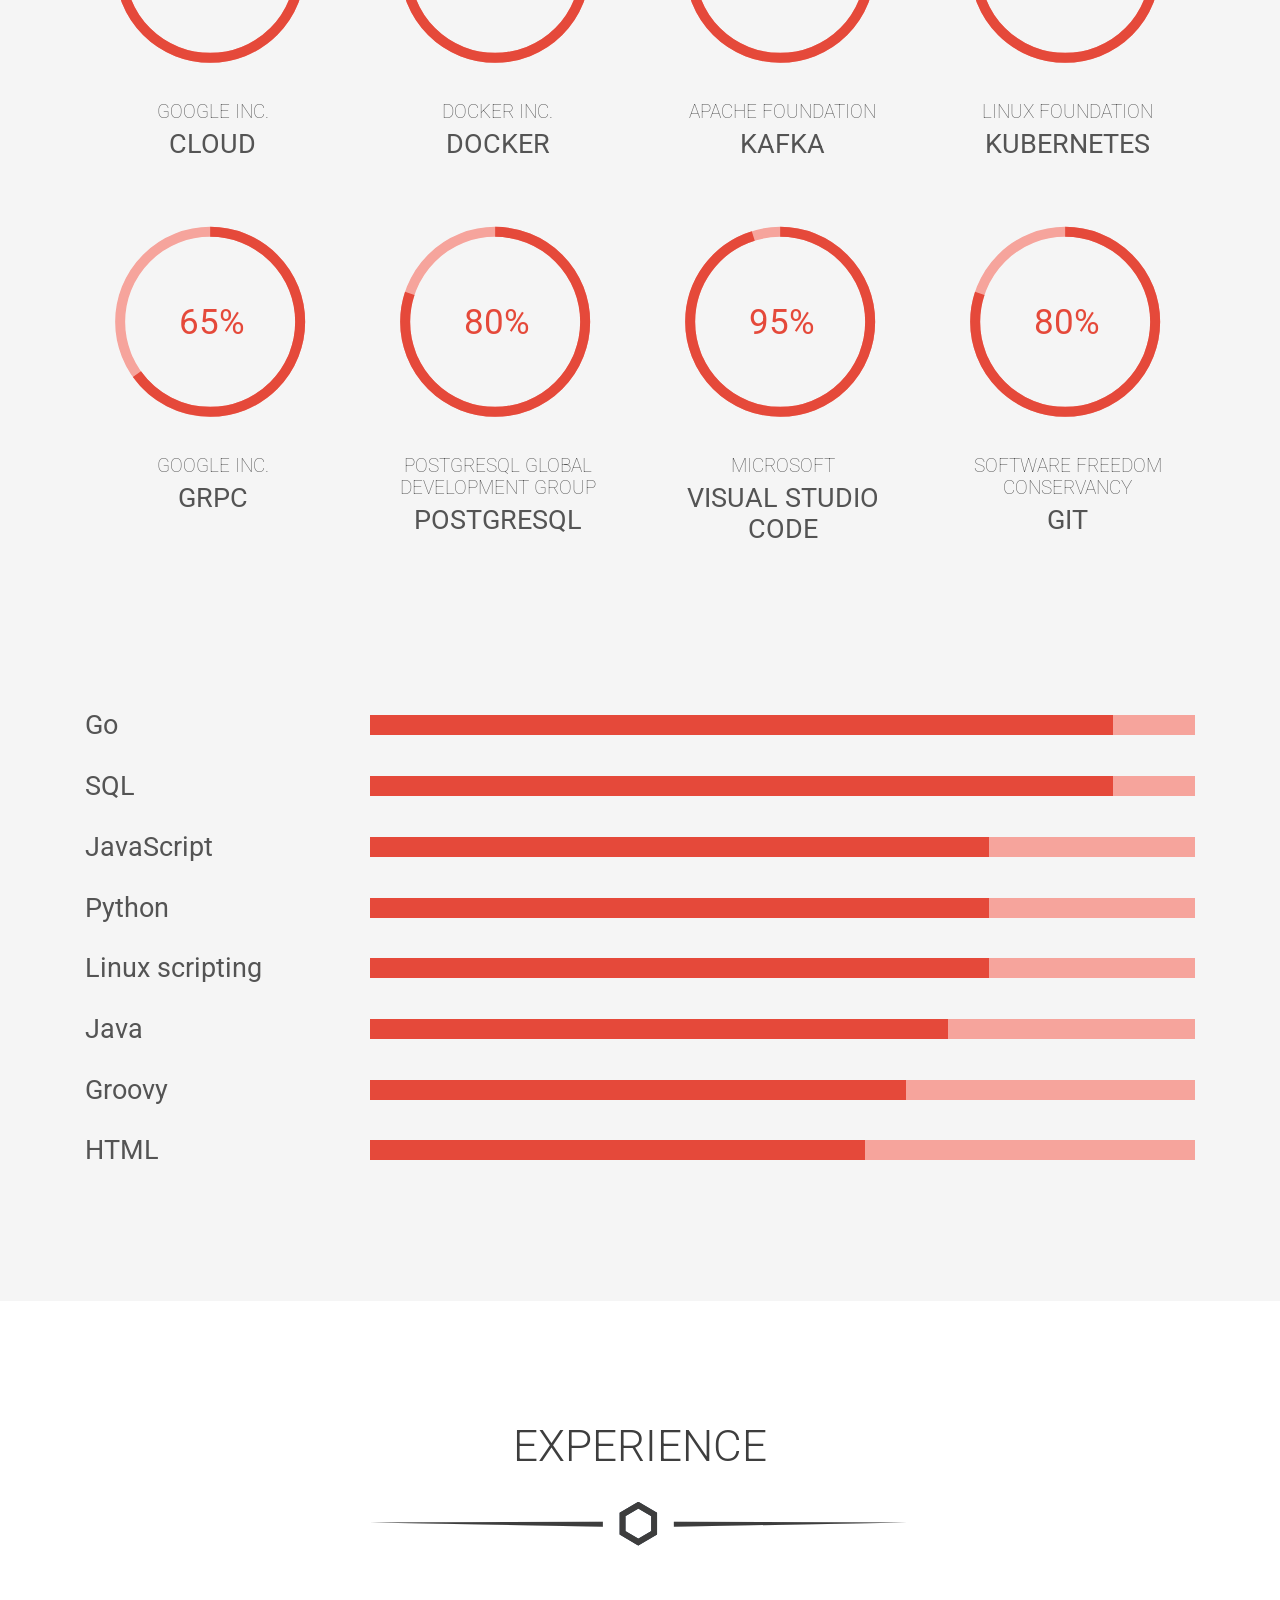
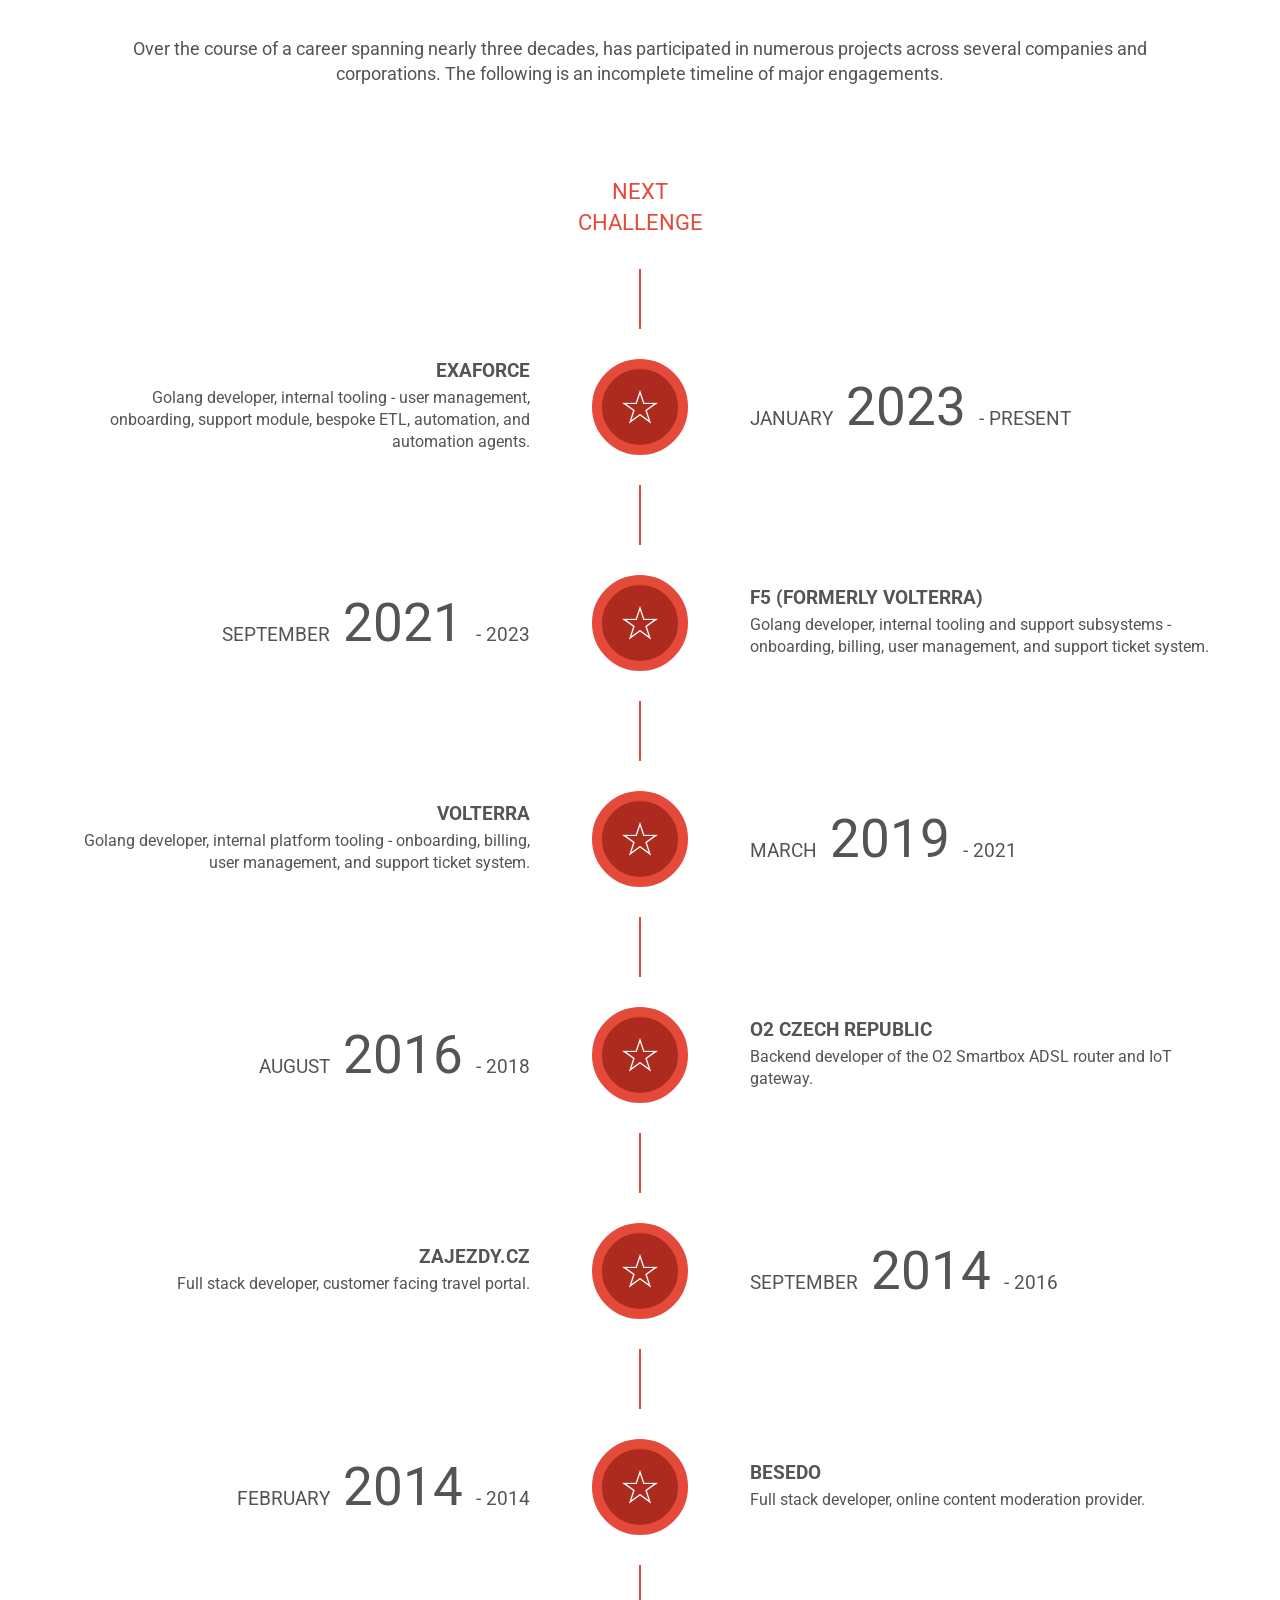
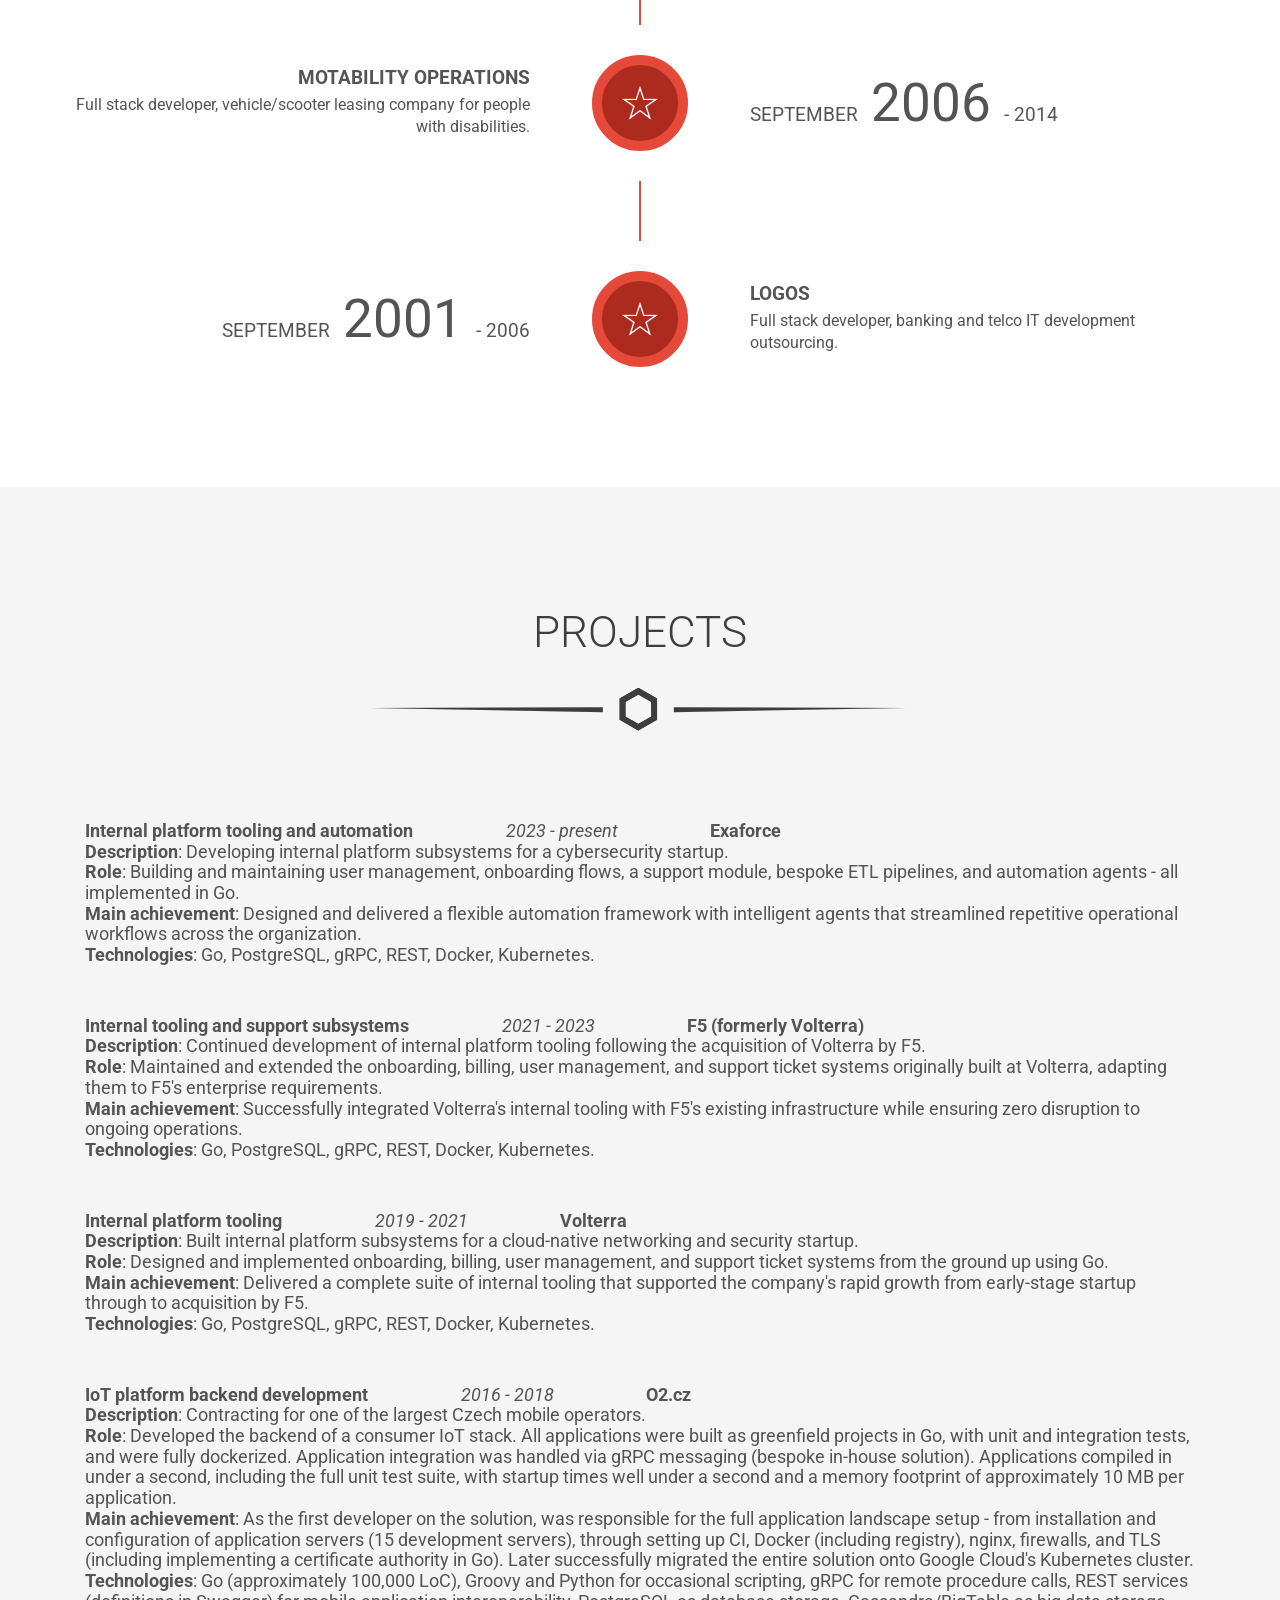
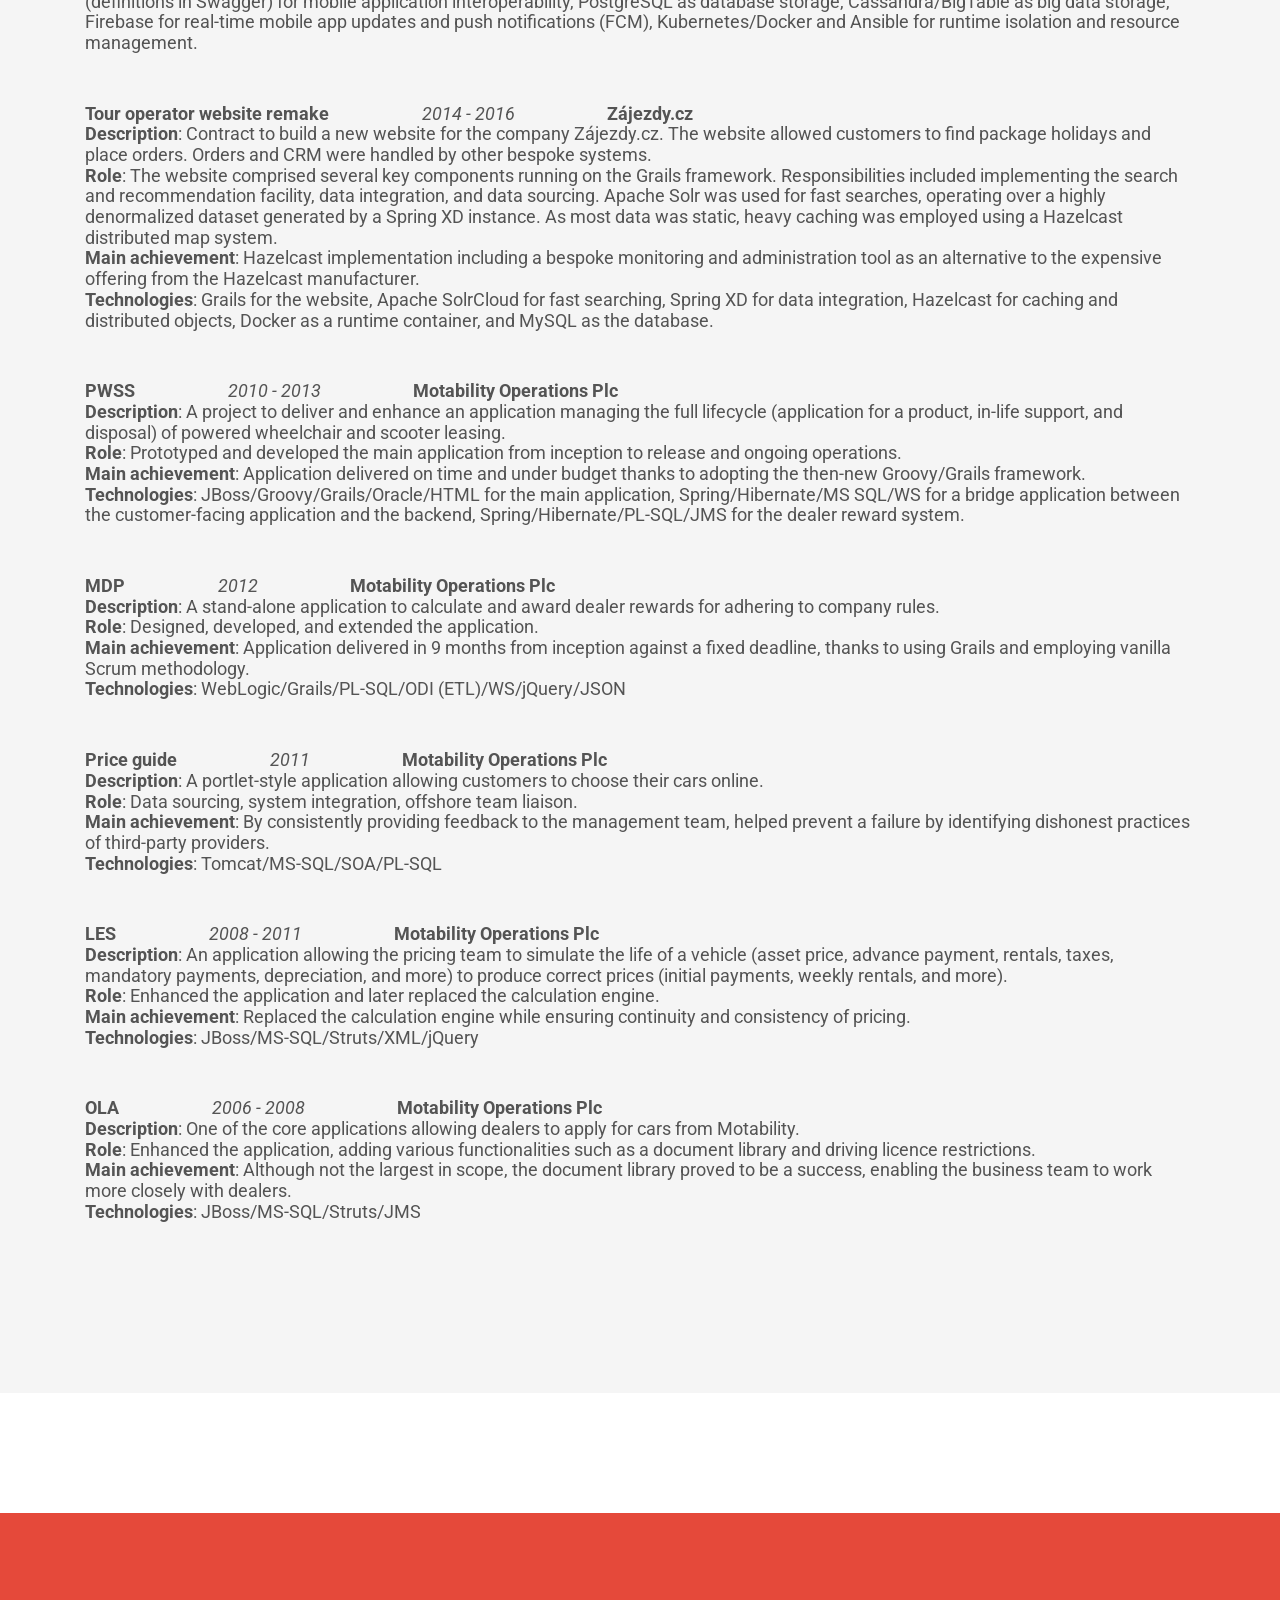
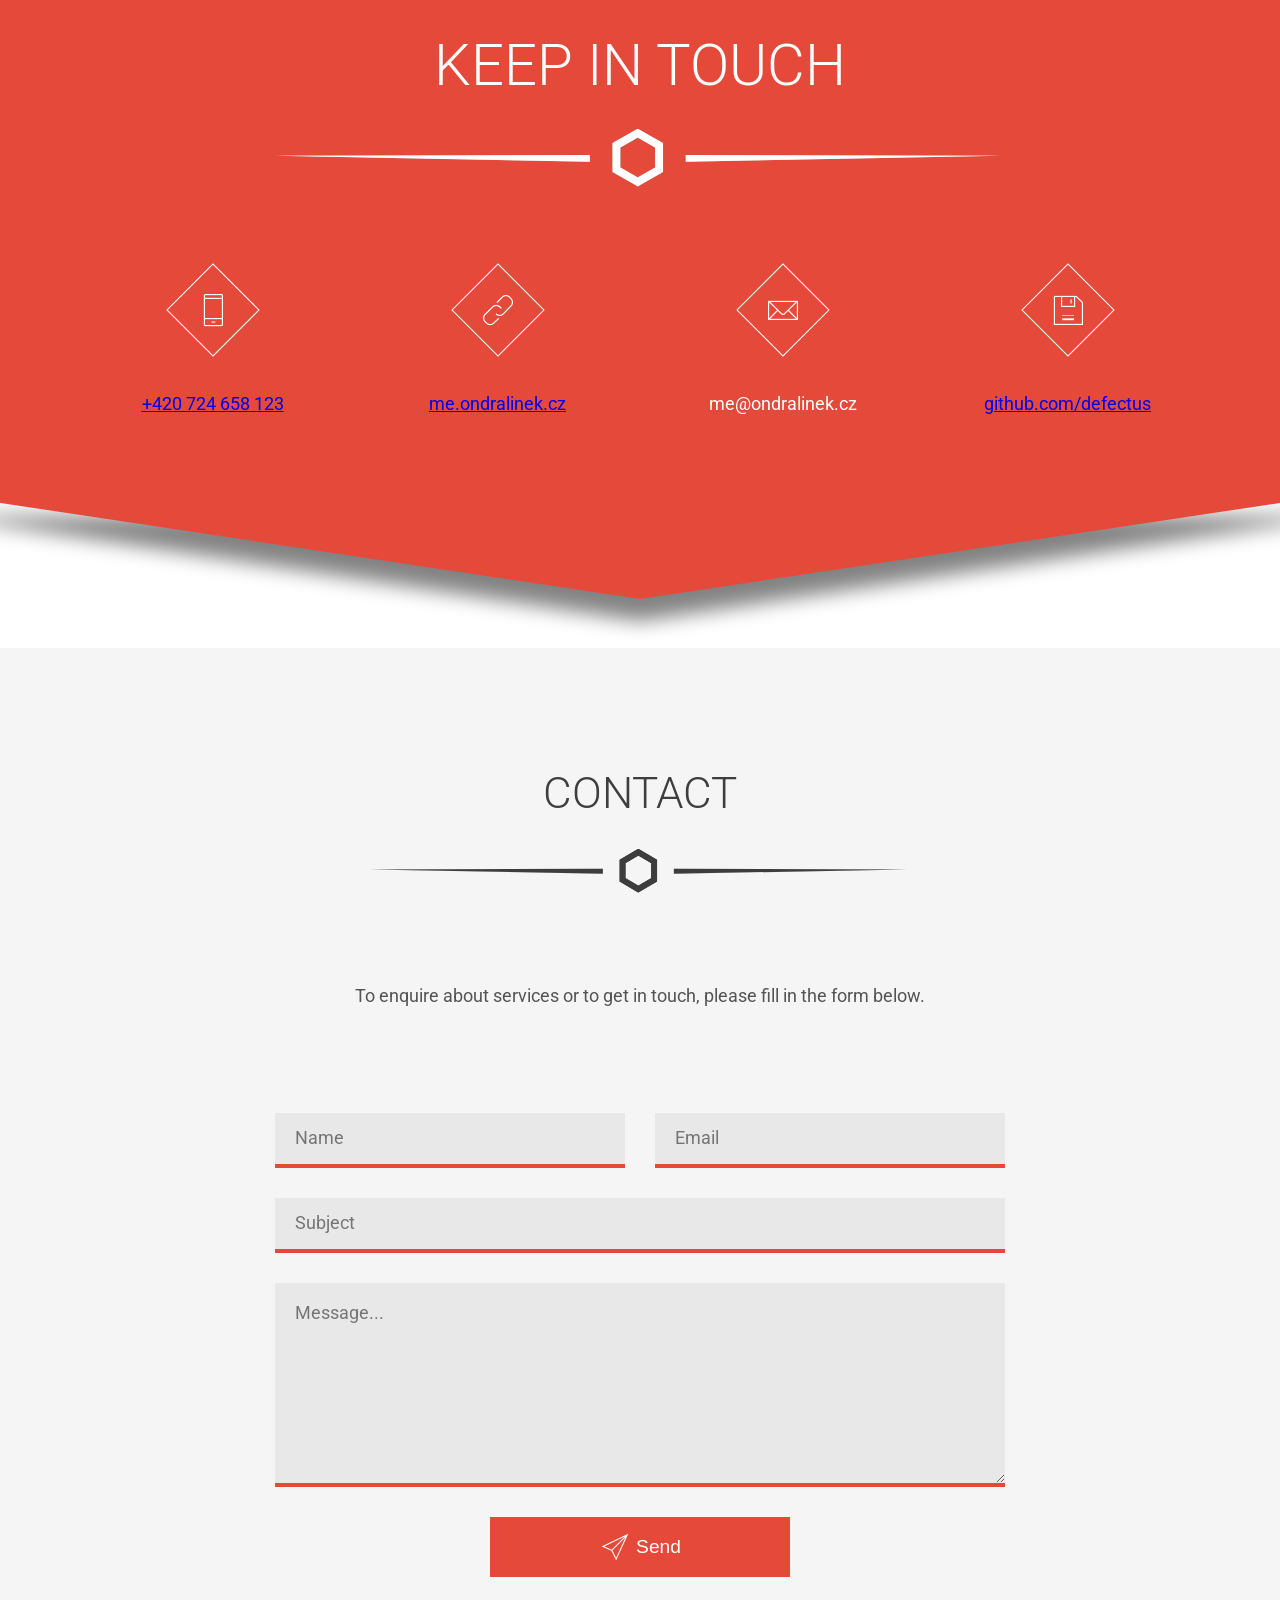
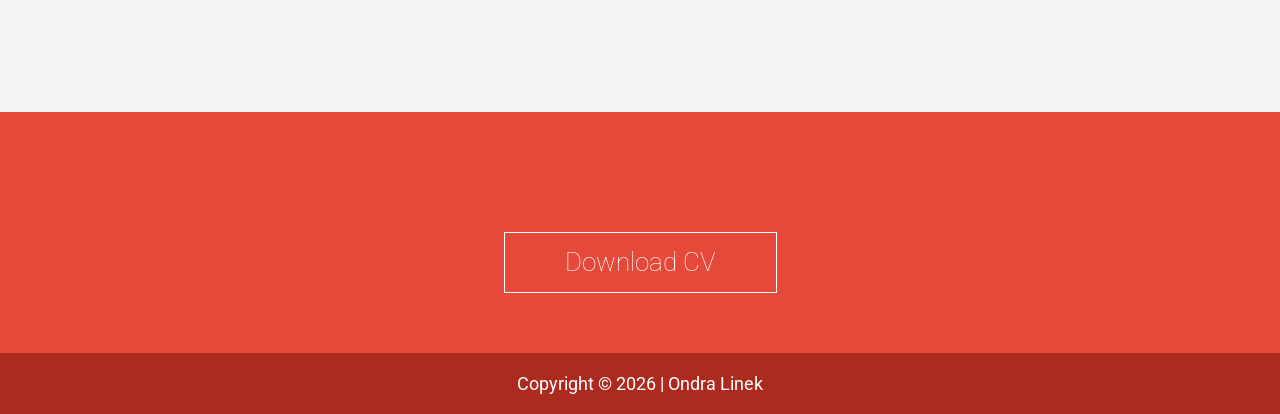
==== commit 0327a493: "Serve the site at me.ondralinek.cz Replace www.ondralinek.cz with me.ondralinek.cz everywhere it is " ====
--- a/index.html
+++ b/index.html
@@ -5,6 +5,7 @@
   <meta charset="utf-8" />
   <title>Ondra Linek - Go(lang) programmer</title>
   <meta name="viewport" content="width=device-width, initial-scale=1" />
+  <link rel="canonical" href="https://me.ondralinek.cz/" />
   <link rel="shortcut icon" href="images/favicon.png" title="Favicon" />
 
   <!-- Importing Styles -->
@@ -930,7 +931,7 @@
           </div>
           <div class="col-md-3">
             <span class="pe-7s-link pe-2x icon"></span>
-            <p>www.ondralinek.cz</p>
+            <p><a href="https://me.ondralinek.cz/">me.ondralinek.cz</a></p>
           </div>
           <div class="col-md-3">
             <span class="pe-7s-mail pe-2x icon"></span>
@@ -972,7 +973,7 @@
       </div>
     </div>
 
-    <form action="https://formspree.io/me@ondralinek.com" method="POST" class="contact-form" id="contact_form">
+    <form action="https://formspree.io/me@ondralinek.cz" method="POST" class="contact-form" id="contact_form">
       <div class="container">
         <div class="row ">
           <div class="col-md-4 col-md-2 push-md-2">
@@ -1030,7 +1031,7 @@
   <!-- Importing Scripts -->
 
   <!-- jQuery CDN -->
-  <script src="http://ajax.googleapis.com/ajax/libs/jquery/3.2.1/jquery.min.js"></script>
+  <script src="https://ajax.googleapis.com/ajax/libs/jquery/3.2.1/jquery.min.js"></script>
 
   <!-- If CDN fails than use local jQuery -->
   <script>window.jQuery || document.write('<script src="js/jquery-3.2.1.min.js"><\/script>')</script>
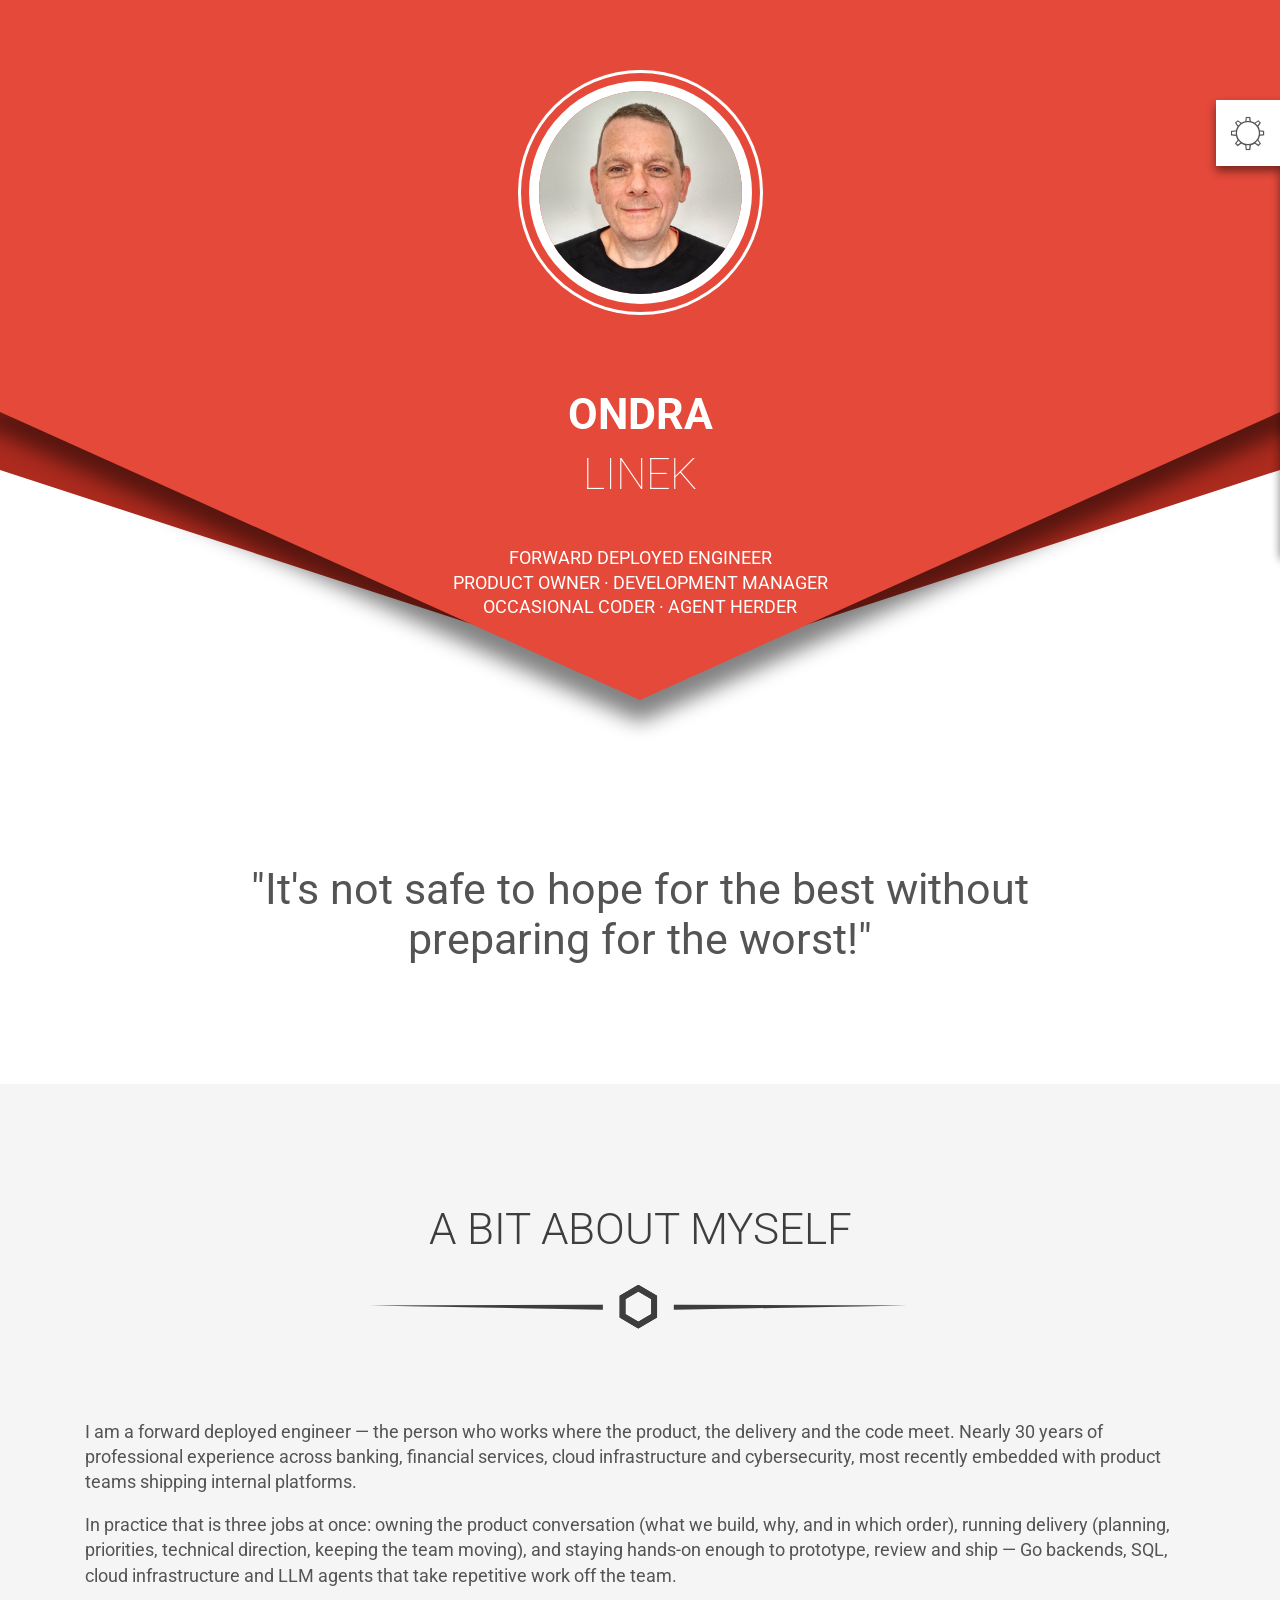
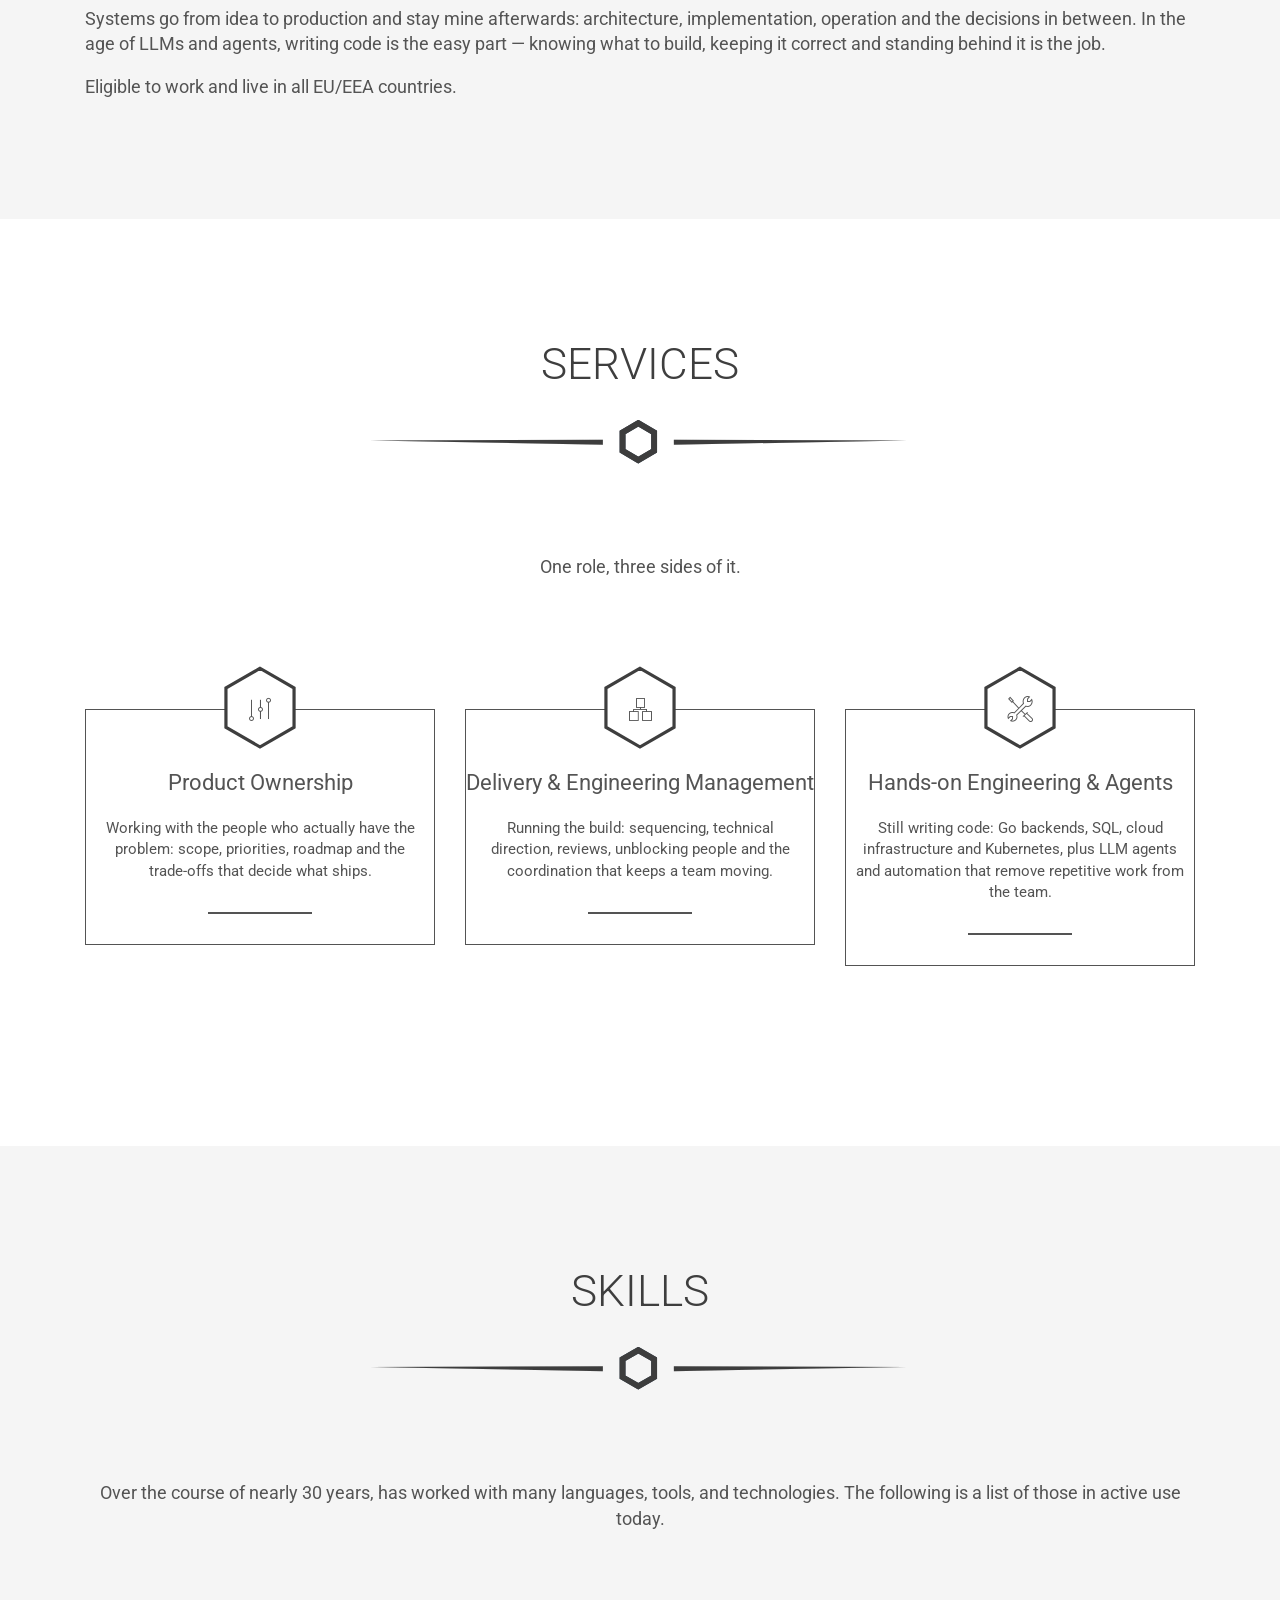
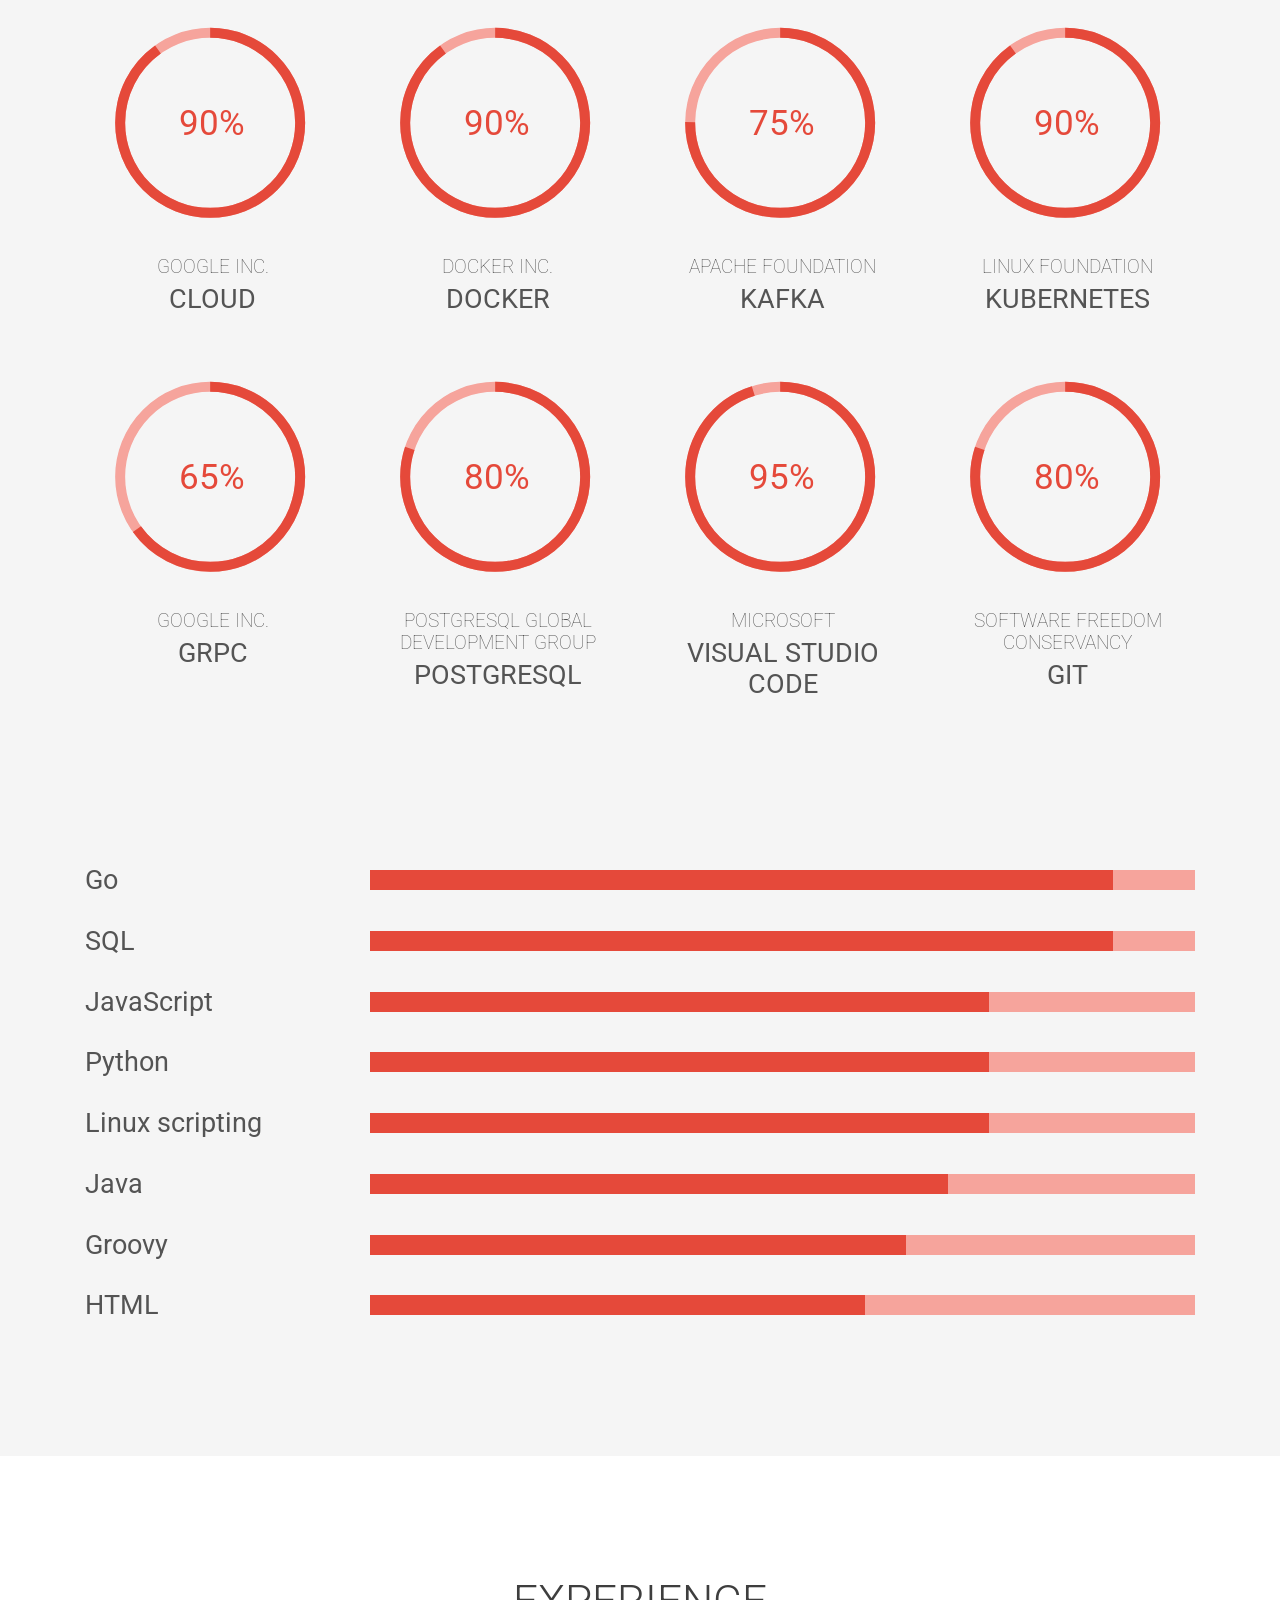
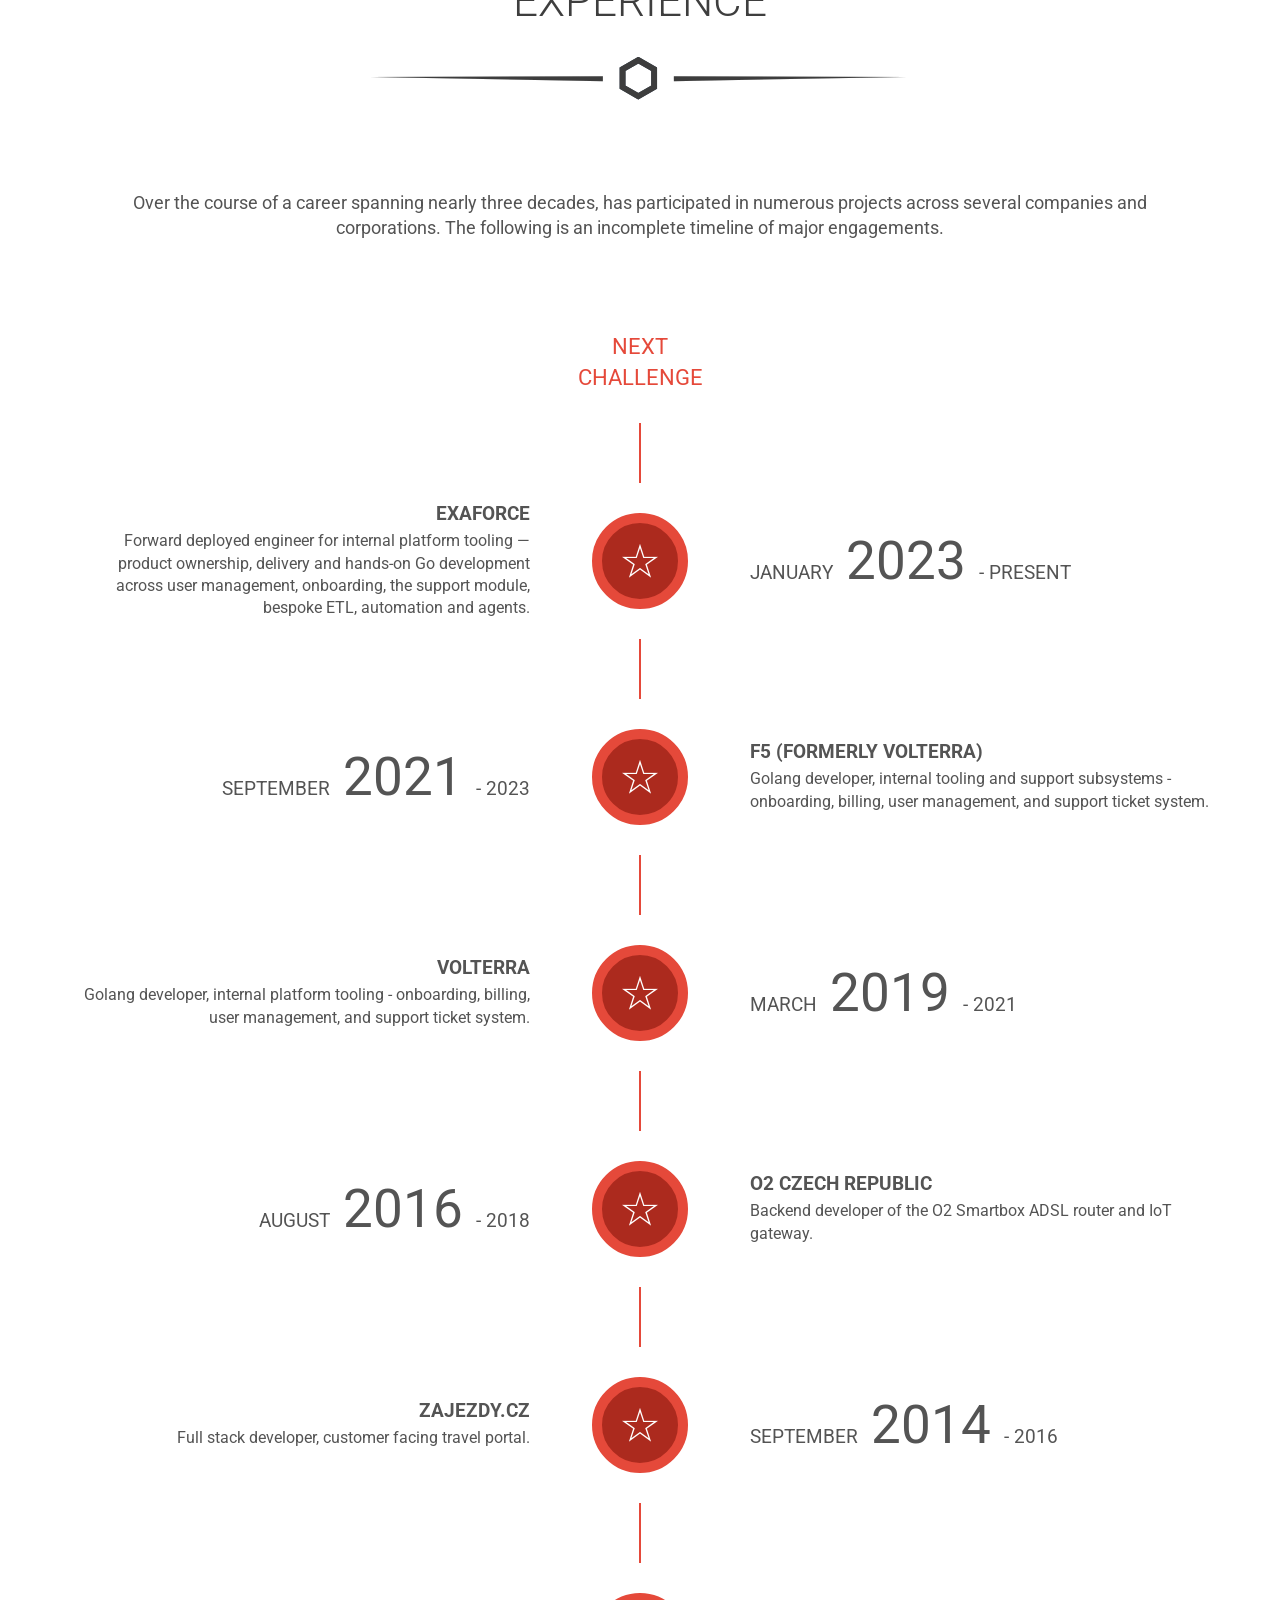
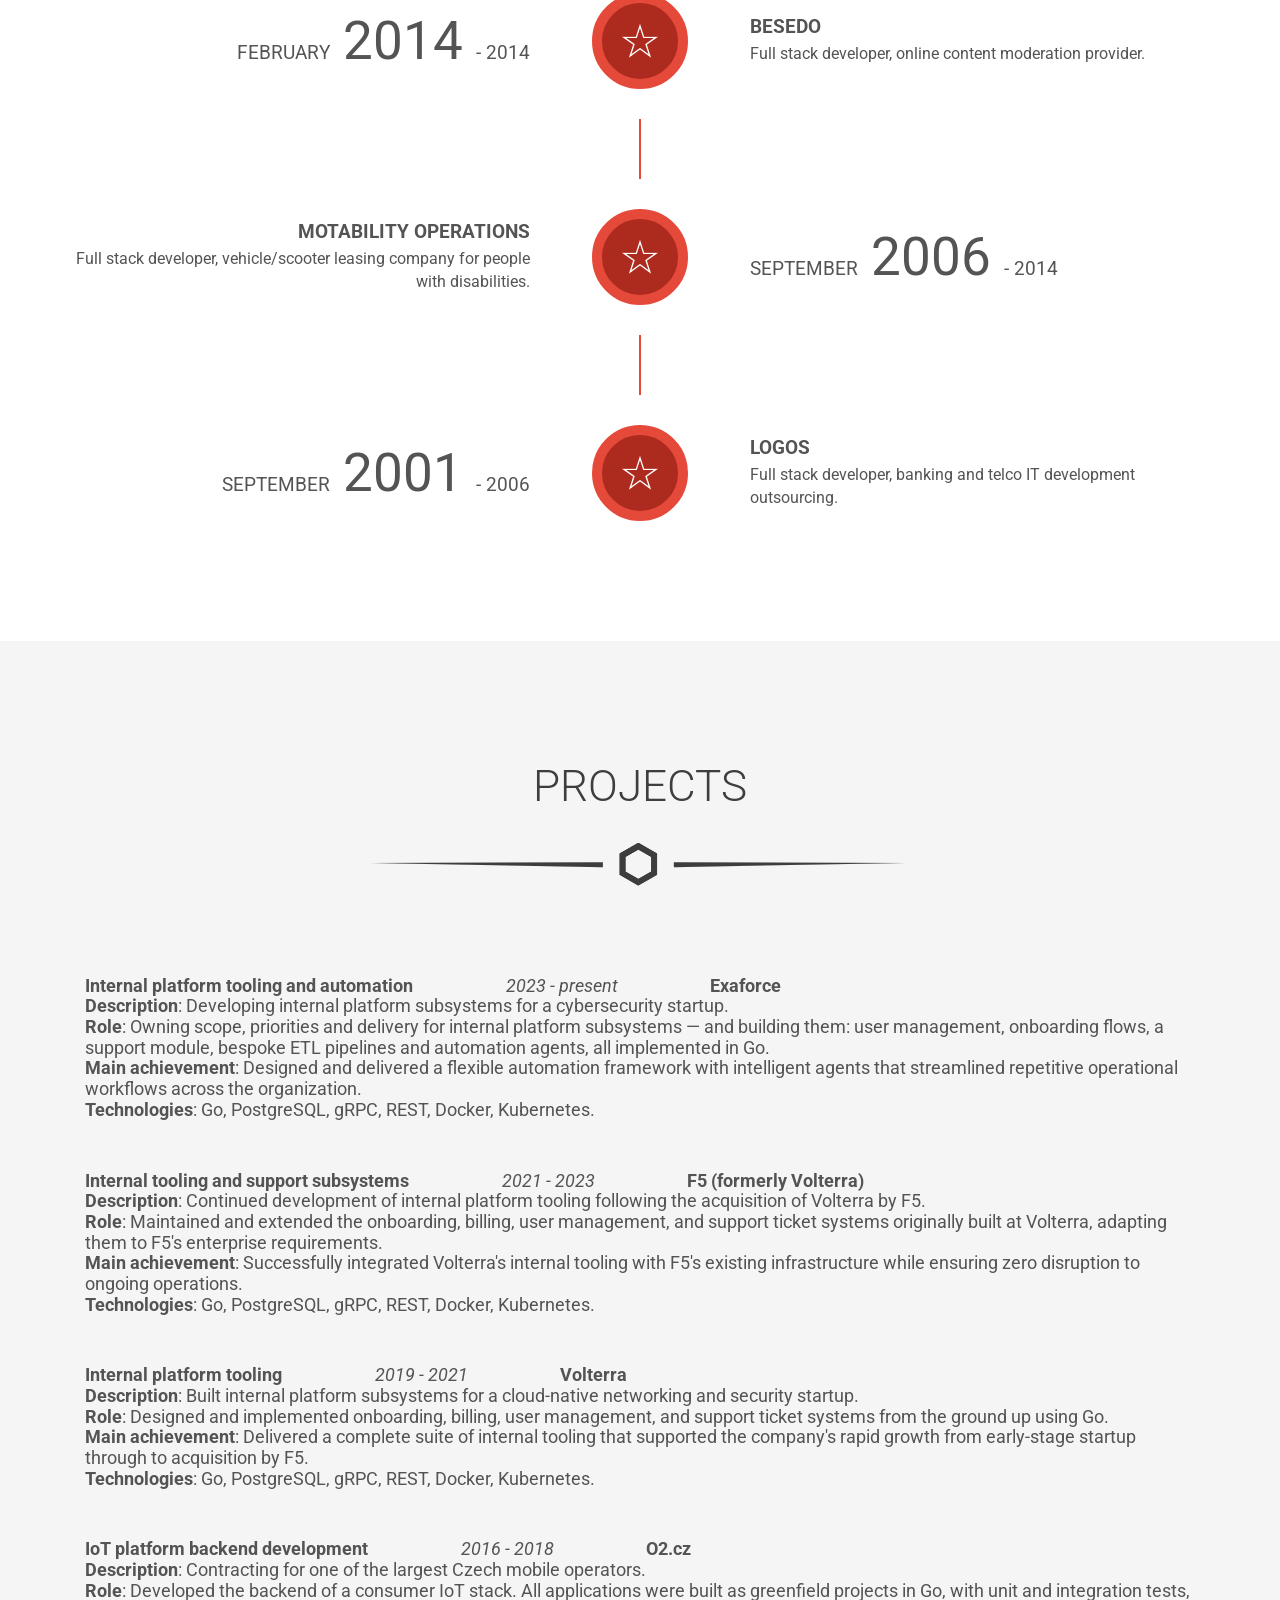
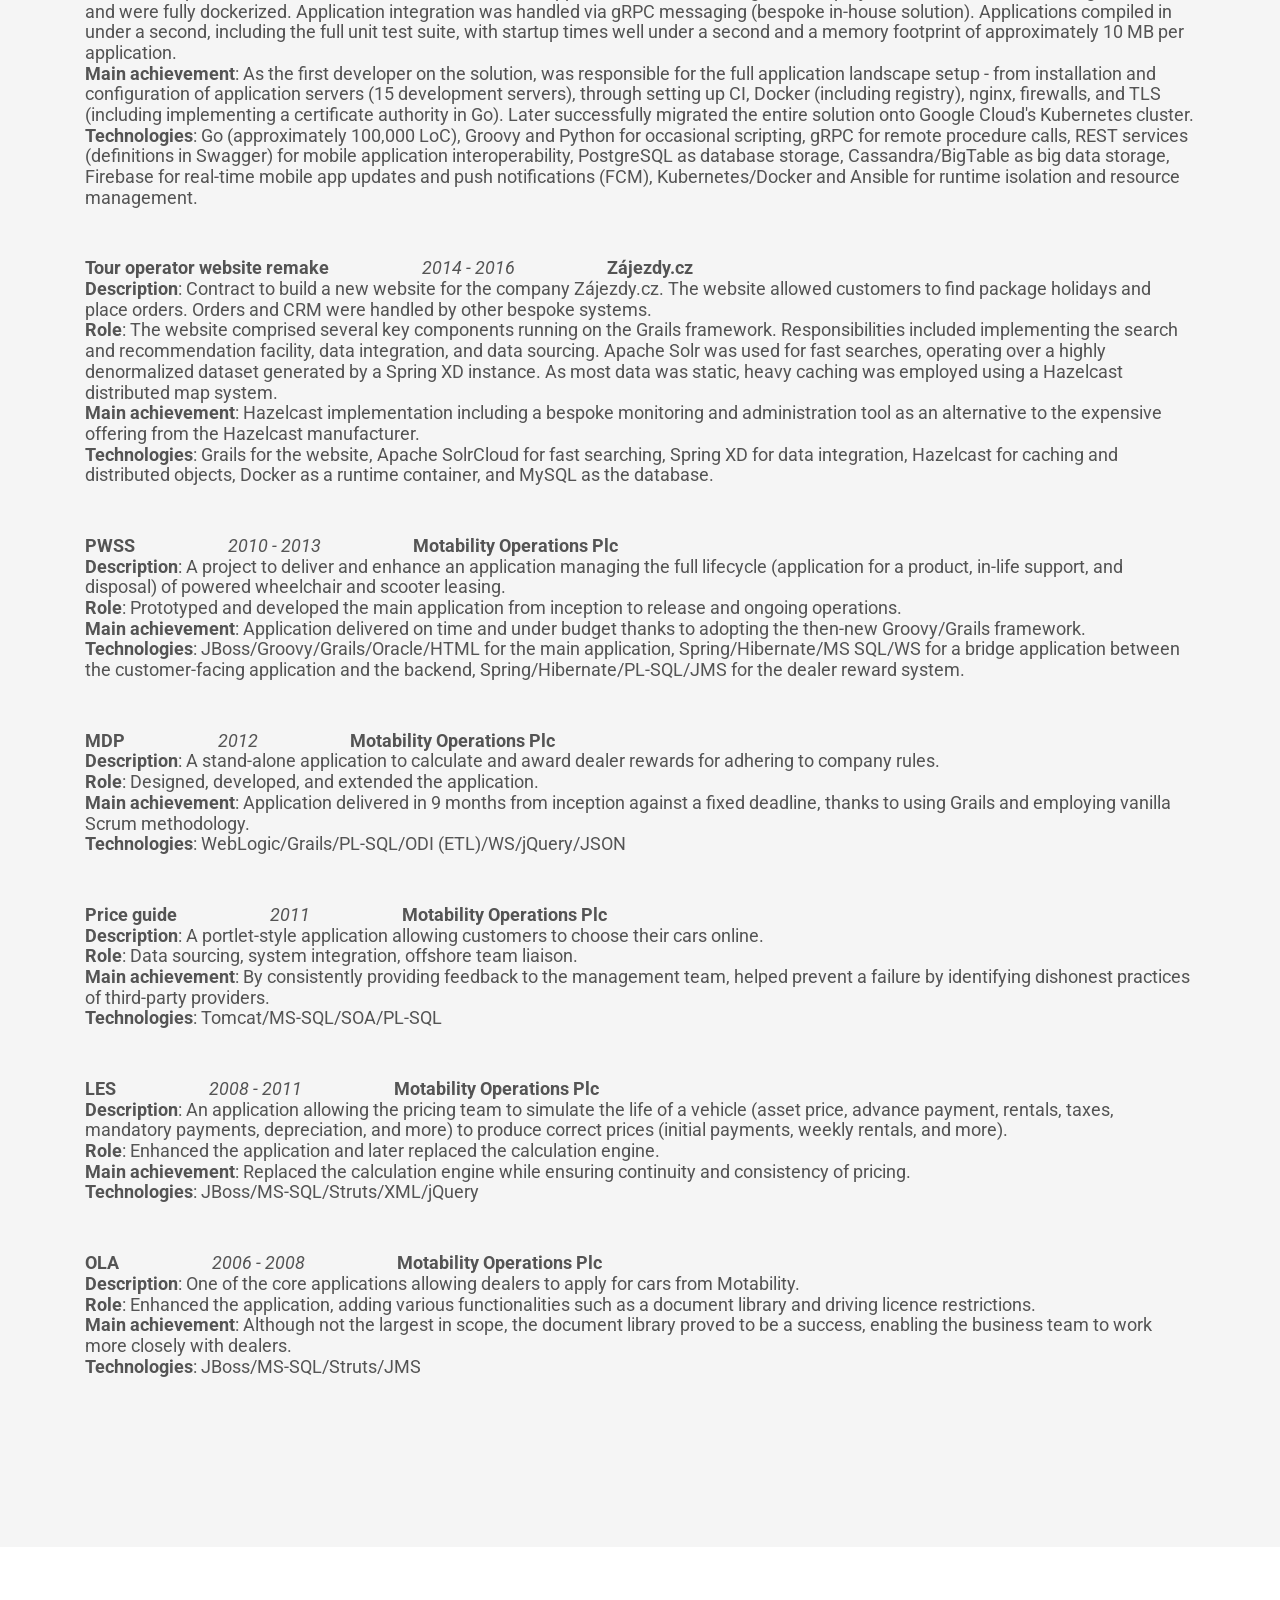
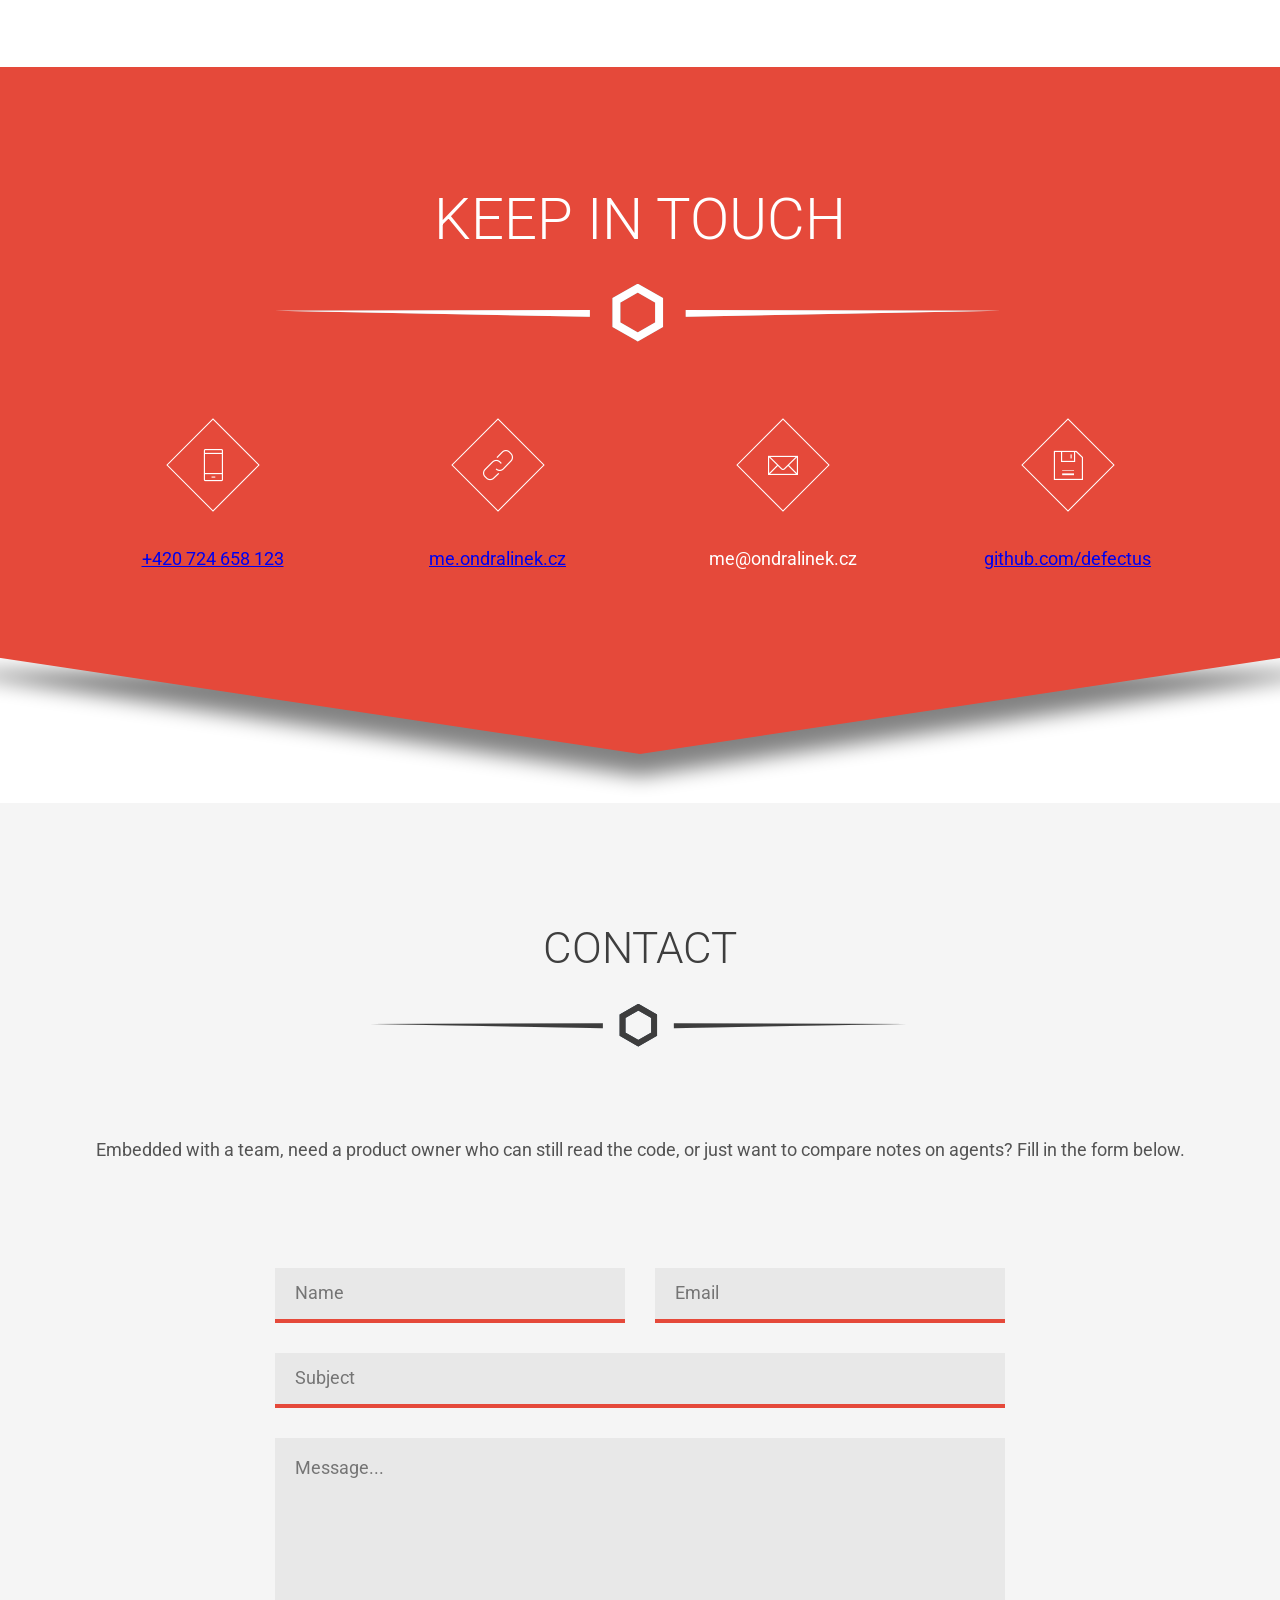
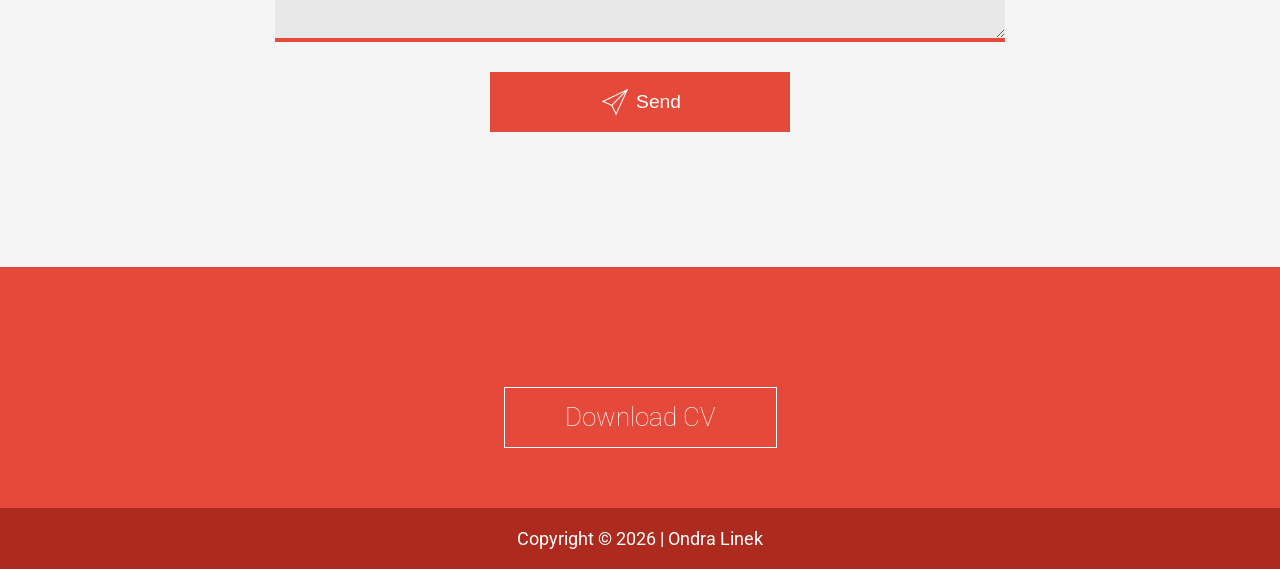
==== commit 2424b49f: "Reposition the CV around forward deployed engineering - retitle the page and add a role description " ====
--- a/index.html
+++ b/index.html
@@ -3,7 +3,9 @@
 
 <head>
   <meta charset="utf-8" />
-  <title>Ondra Linek - Go(lang) programmer</title>
+  <title>Ondra Linek - Forward Deployed Engineer</title>
+  <meta name="description"
+    content="Ondra Linek — forward deployed engineer. Product ownership, delivery management and hands-on engineering with Go, SQL, cloud and LLM agents." />
   <meta name="viewport" content="width=device-width, initial-scale=1" />
   <link rel="canonical" href="https://me.ondralinek.cz/" />
   <link rel="shortcut icon" href="images/favicon.png" title="Favicon" />
@@ -71,11 +73,11 @@
 
               <ul class="jobs list-style-none text-center text-upper">
 
-                <li>Programmer</li>
-
-                <li>Developer</li>
-
-                <li>Geek</li>
+                <li>Forward Deployed Engineer</li>
+
+                <li>Product Owner · Development Manager</li>
+
+                <li>Occasional Coder · Agent Herder</li>
 
               </ul>
             </div>
@@ -121,13 +123,17 @@
     <div class="container">
       <div class="row section-description">
         <div class="col-md-12">
-          <p>A seasoned full stack polyglot Go/Python/JavaScript/Java developer with nearly 30 years of professional
-            experience gained across the banking, financial services, cloud infrastructure, and cybersecurity sectors.</p>
-          <p>Has delivered and participated in the full development lifecycle of numerous enterprise-scale applications,
-            from design through implementation to testing and release, covering backend, frontend, and
-            middleware functionality.</p>
+          <p>I am a forward deployed engineer — the person who works where the product, the delivery and the code meet.
+            Nearly 30 years of professional experience across banking, financial services, cloud infrastructure and
+            cybersecurity, most recently embedded with product teams shipping internal platforms.</p>
+          <p>In practice that is three jobs at once: owning the product conversation (what we build, why, and in which
+            order), running delivery (planning, priorities, technical direction, keeping the team moving), and staying
+            hands-on enough to prototype, review and ship — Go backends, SQL, cloud infrastructure and LLM agents that
+            take repetitive work off the team.</p>
+          <p>Systems go from idea to production and stay mine afterwards: architecture, implementation, operation and
+            the decisions in between. In the age of LLMs and agents, writing code is the easy part — knowing what to
+            build, keeping it correct and standing behind it is the job.</p>
           <p>Eligible to work and live in all EU/EEA countries.</p>
-          </p>
         </div>
       </div>
     </div>
@@ -155,7 +161,7 @@
     <div class="container">
       <div class="row section-description">
         <div class="col-md-12 text-center">
-          <p>The following services are offered.</p>
+          <p>One role, three sides of it.</p>
         </div>
       </div>
     </div>
@@ -176,8 +182,9 @@
                 </g>
               </svg>
             </span>
-            <h3>Development</h3>
-            <p>Developing primarily backend application. Ranging from a simple microservices to complex solutions.</p>
+            <h3>Product Ownership</h3>
+            <p>Working with the people who actually have the problem: scope, priorities, roadmap and the trade-offs
+              that decide what ships.</p>
             <hr class="underline">
           </div>
         </div>
@@ -195,9 +202,9 @@
                 </g>
               </svg>
             </span>
-            <h3>Enterprise Application Design</h3>
-            <p>End-to-end enterprise application design, from data structure design through to API and integration
-              architecture.</p>
+            <h3>Delivery &amp; Engineering Management</h3>
+            <p>Running the build: sequencing, technical direction, reviews, unblocking people and the coordination
+              that keeps a team moving.</p>
             <hr class="underline">
           </div>
         </div>
@@ -215,9 +222,9 @@
                 </g>
               </svg>
             </span>
-            <h3>DevOps</h3>
-            <p>Takes full responsibility for the entire application lifecycle - from development through to production
-              operations. Currently relies primarily on cloud infrastructure and Kubernetes.</p>
+            <h3>Hands-on Engineering &amp; Agents</h3>
+            <p>Still writing code: Go backends, SQL, cloud infrastructure and Kubernetes, plus LLM agents and
+              automation that remove repetitive work from the team.</p>
             <hr class="underline">
           </div>
         </div>
@@ -606,7 +613,9 @@
         <div class="col-lg-5">
           <div class="info">
             <span class="title">Exaforce</span>
-            <p class="description">Golang developer, internal tooling - user management, onboarding, support module, bespoke ETL, automation, and automation agents.</p>
+            <p class="description">Forward deployed engineer for internal platform tooling — product ownership, delivery
+              and hands-on Go development across user management, onboarding, the support module, bespoke ETL,
+              automation and agents.</p>
           </div>
         </div>
       </div>
@@ -788,8 +797,9 @@
               class="offset-1">Exaforce</b><br />
 
             <b>Description</b>: Developing internal platform subsystems for a cybersecurity startup.<br />
-            <b>Role</b>: Building and maintaining user management, onboarding flows, a support module, bespoke ETL
-            pipelines, and automation agents - all implemented in Go.<br />
+            <b>Role</b>: Owning scope, priorities and delivery for internal platform subsystems — and building them:
+            user management, onboarding flows, a support module, bespoke ETL pipelines and automation agents, all
+            implemented in Go.<br />
             <b>Main achievement</b>: Designed and delivered a flexible automation framework with intelligent agents
             that streamlined repetitive operational workflows across the organization.<br />
             <b>Technologies</b>: Go, PostgreSQL, gRPC, REST, Docker, Kubernetes.
@@ -968,7 +978,8 @@
     <div class="container">
       <div class="row section-description">
         <div class="col-md-12 text-center">
-          <p>To enquire about services or to get in touch, please fill in the form below.</p>
+          <p>Embedded with a team, need a product owner who can still read the code, or just want to compare notes
+            on agents? Fill in the form below.</p>
         </div>
       </div>
     </div>
--- a/css/style.css
+++ b/css/style.css
@@ -2271,6 +2271,8 @@
       padding-bottom: 8%; }
   section.section .section-description p {
     margin: 0; }
+    section.section .section-description p + p {
+      margin-top: 1em; }
   section.section .container {
     margin-top: 90px; }
     section.section .container:first-child {
@@ -2324,7 +2326,7 @@
     z-index: 5; }
     header.site-header .info-wrapper .info {
       font-size: 2.7rem;
-      margin-bottom: 60px; }
+      margin-bottom: 40px; }
       header.site-header .info-wrapper .info p.lead {
         font-weight: lighter;
         margin: 0; }
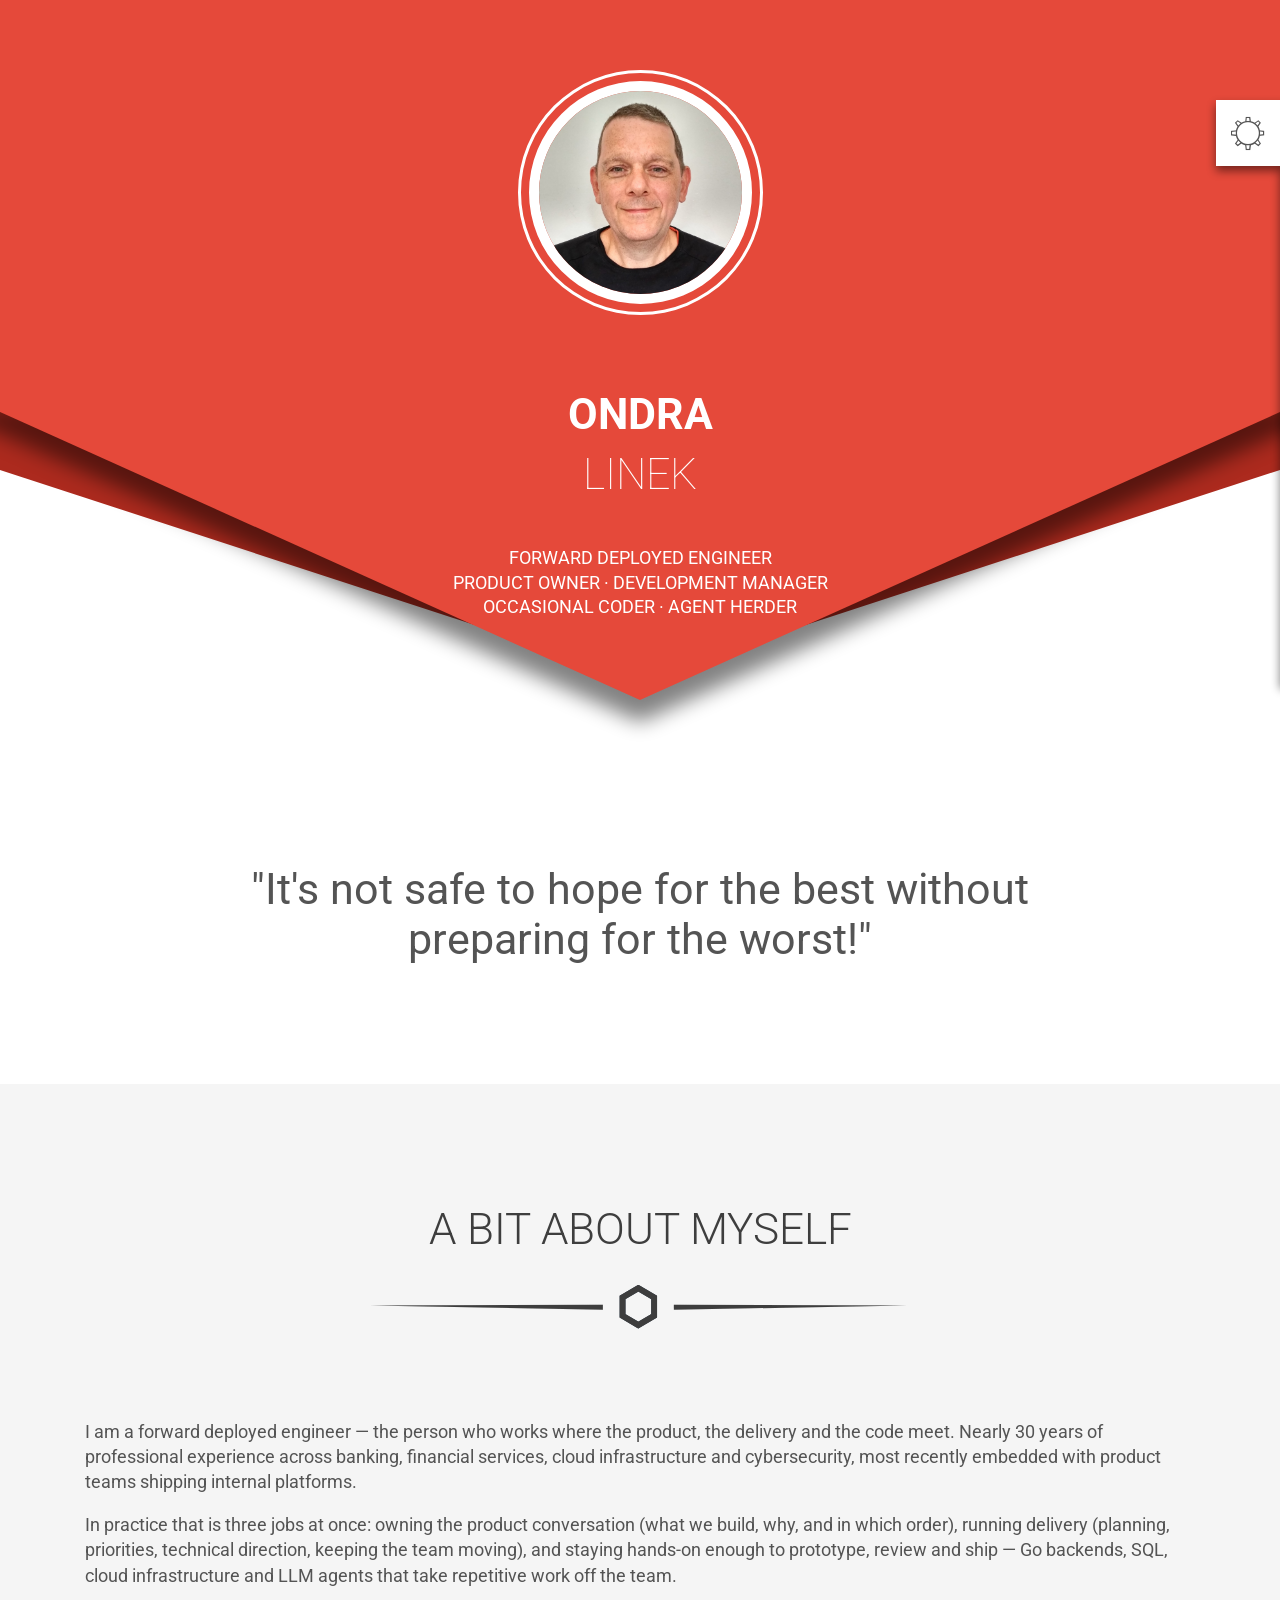
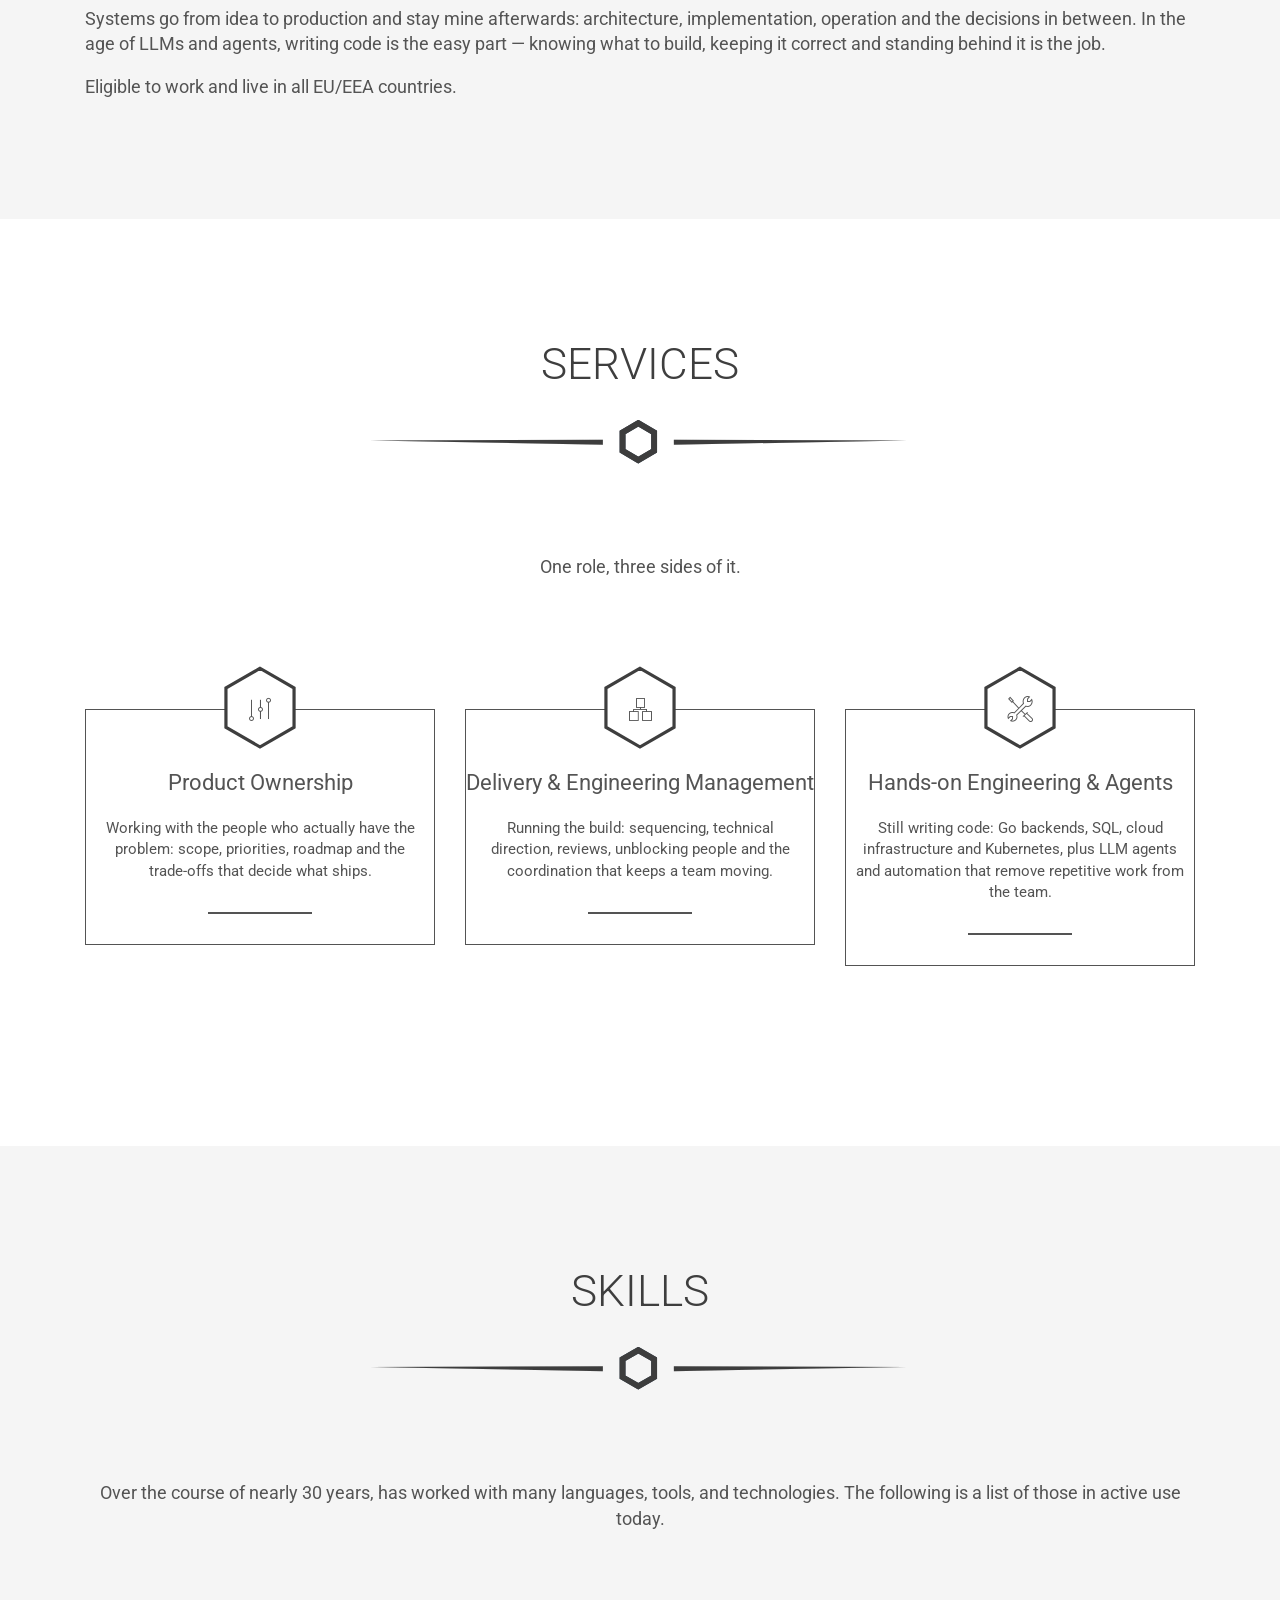
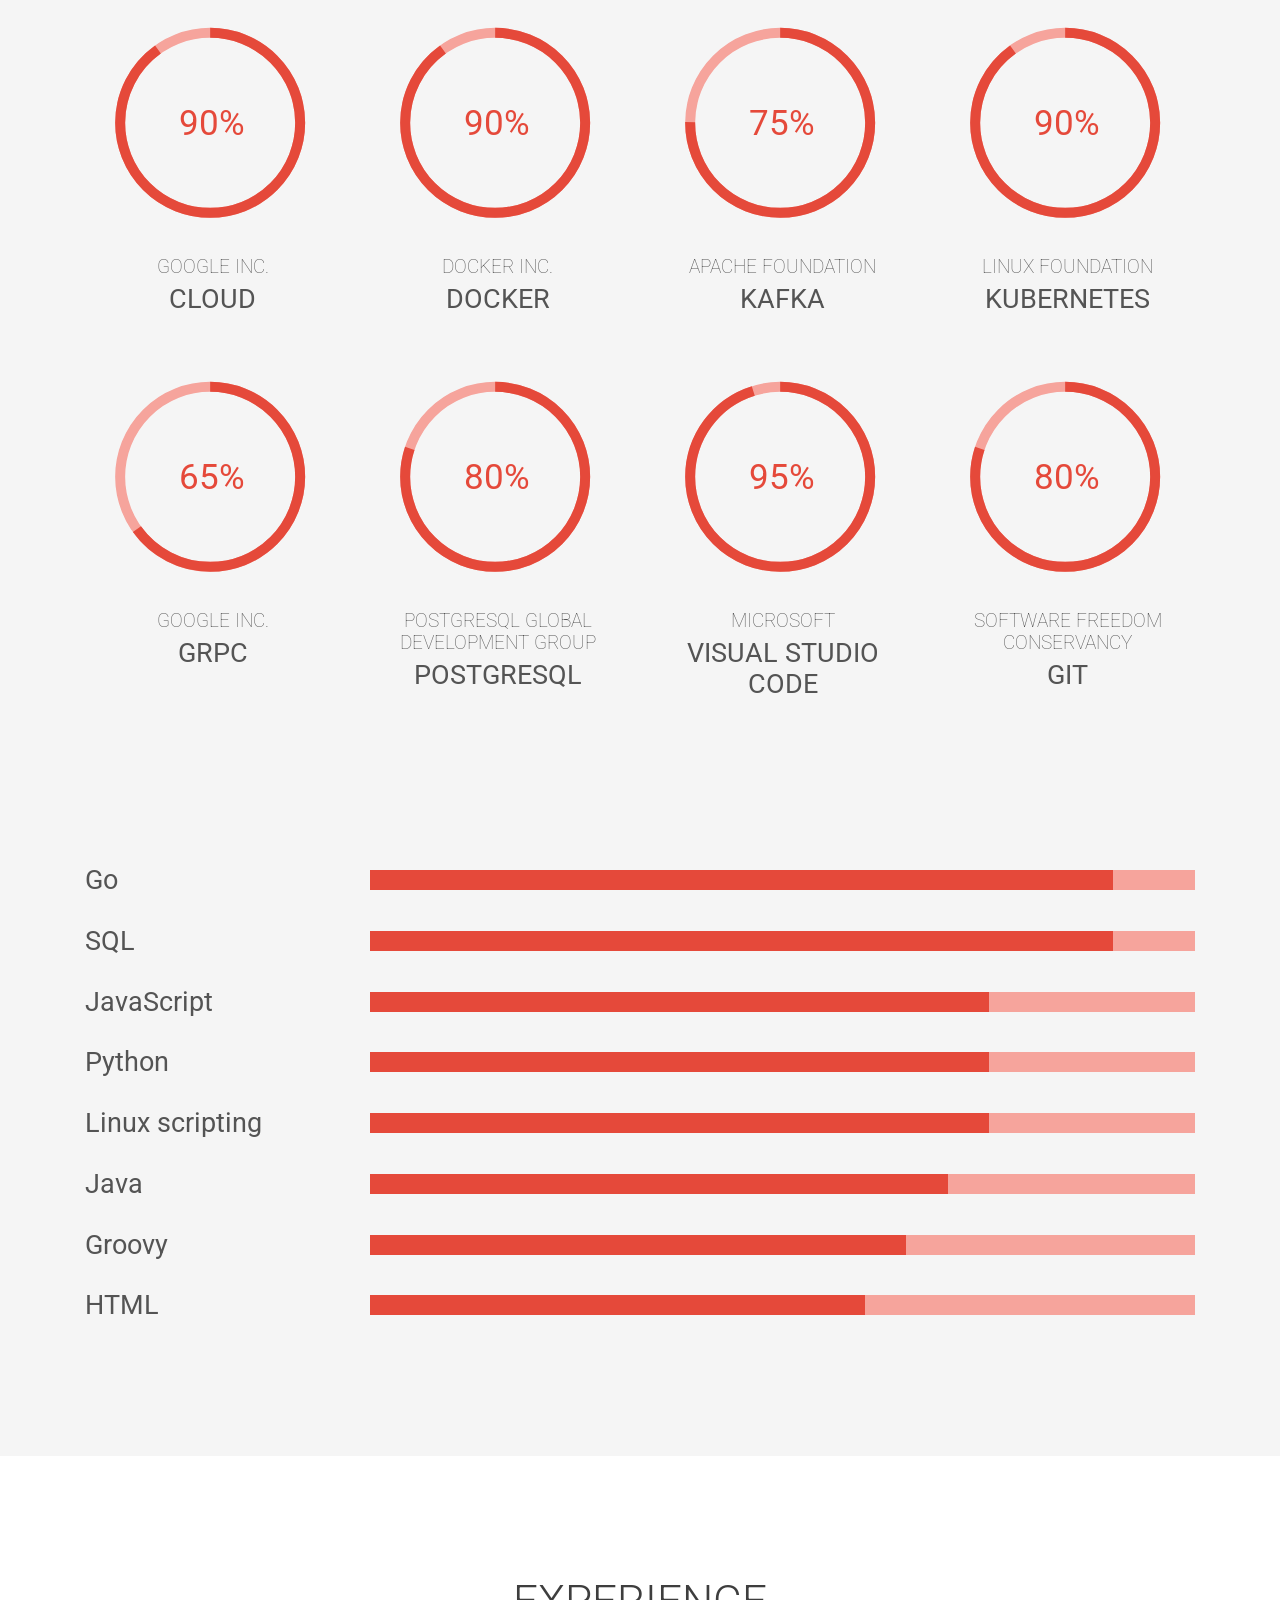
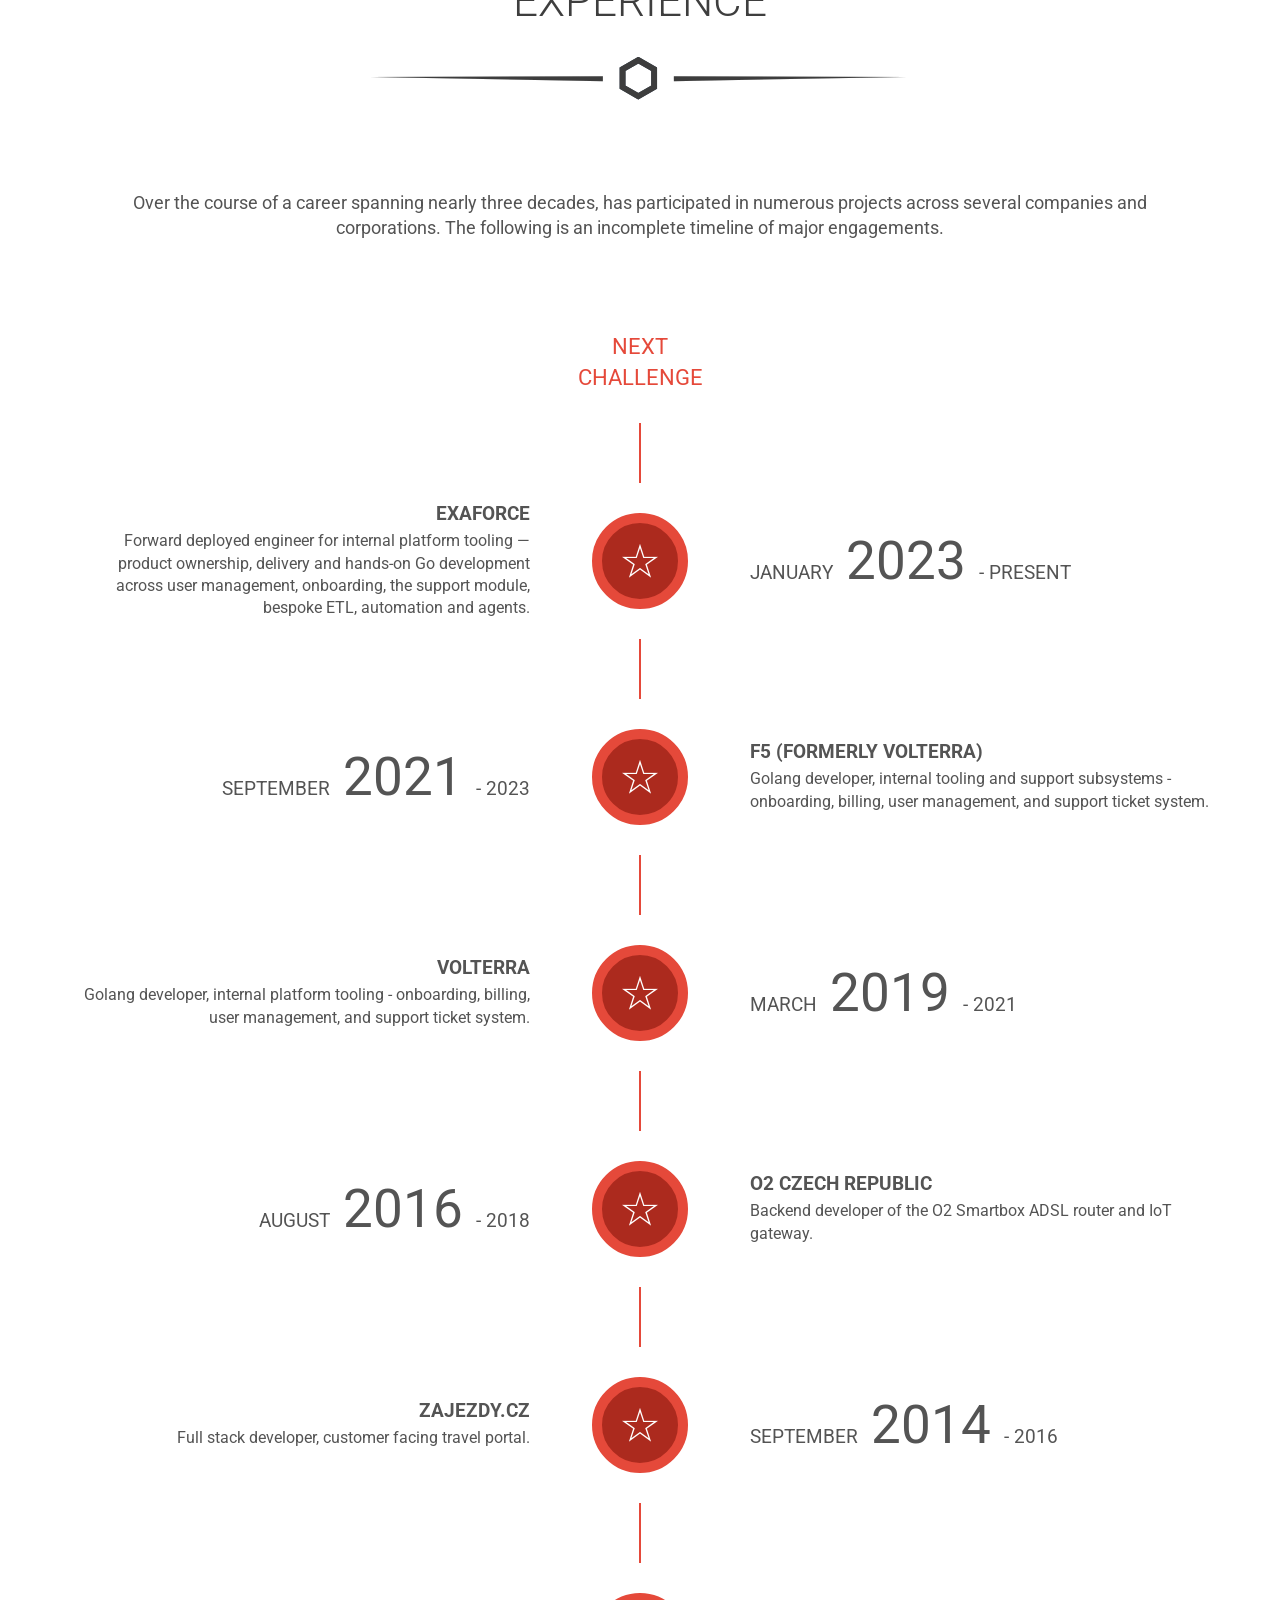
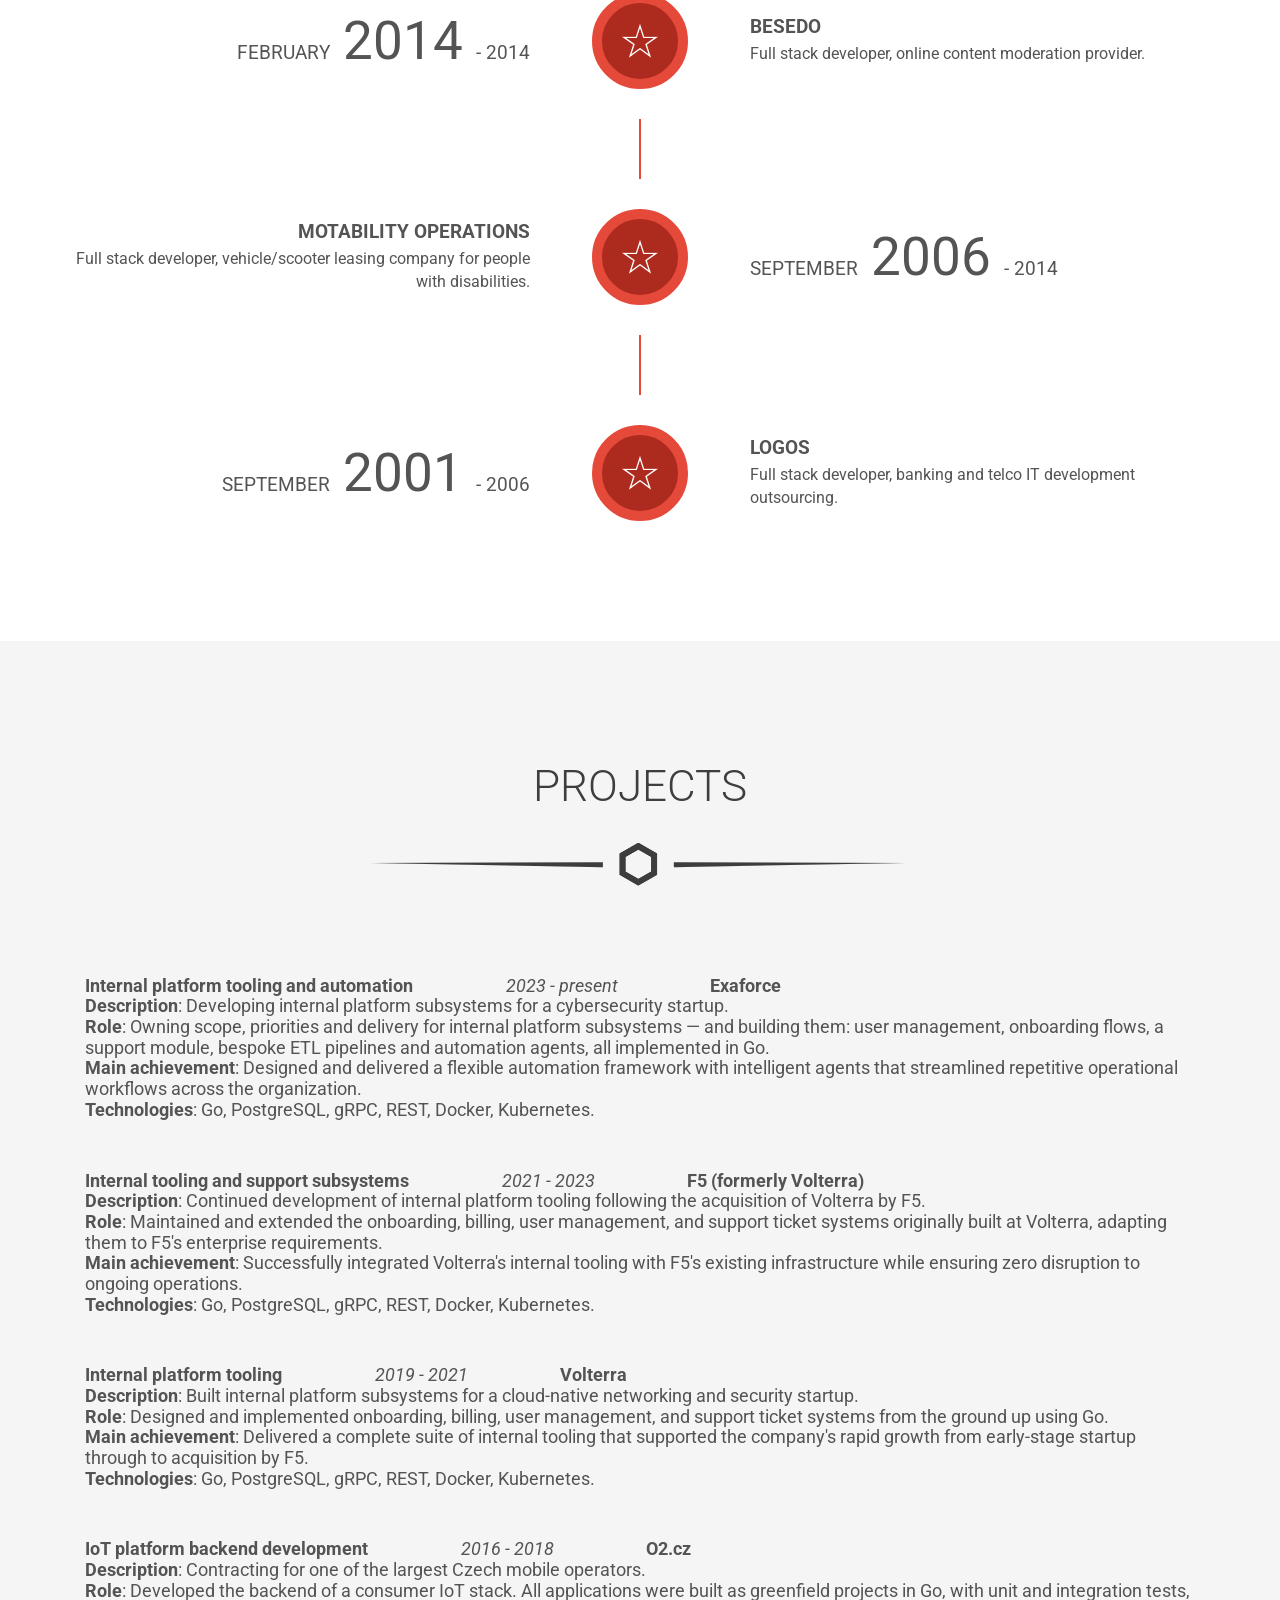
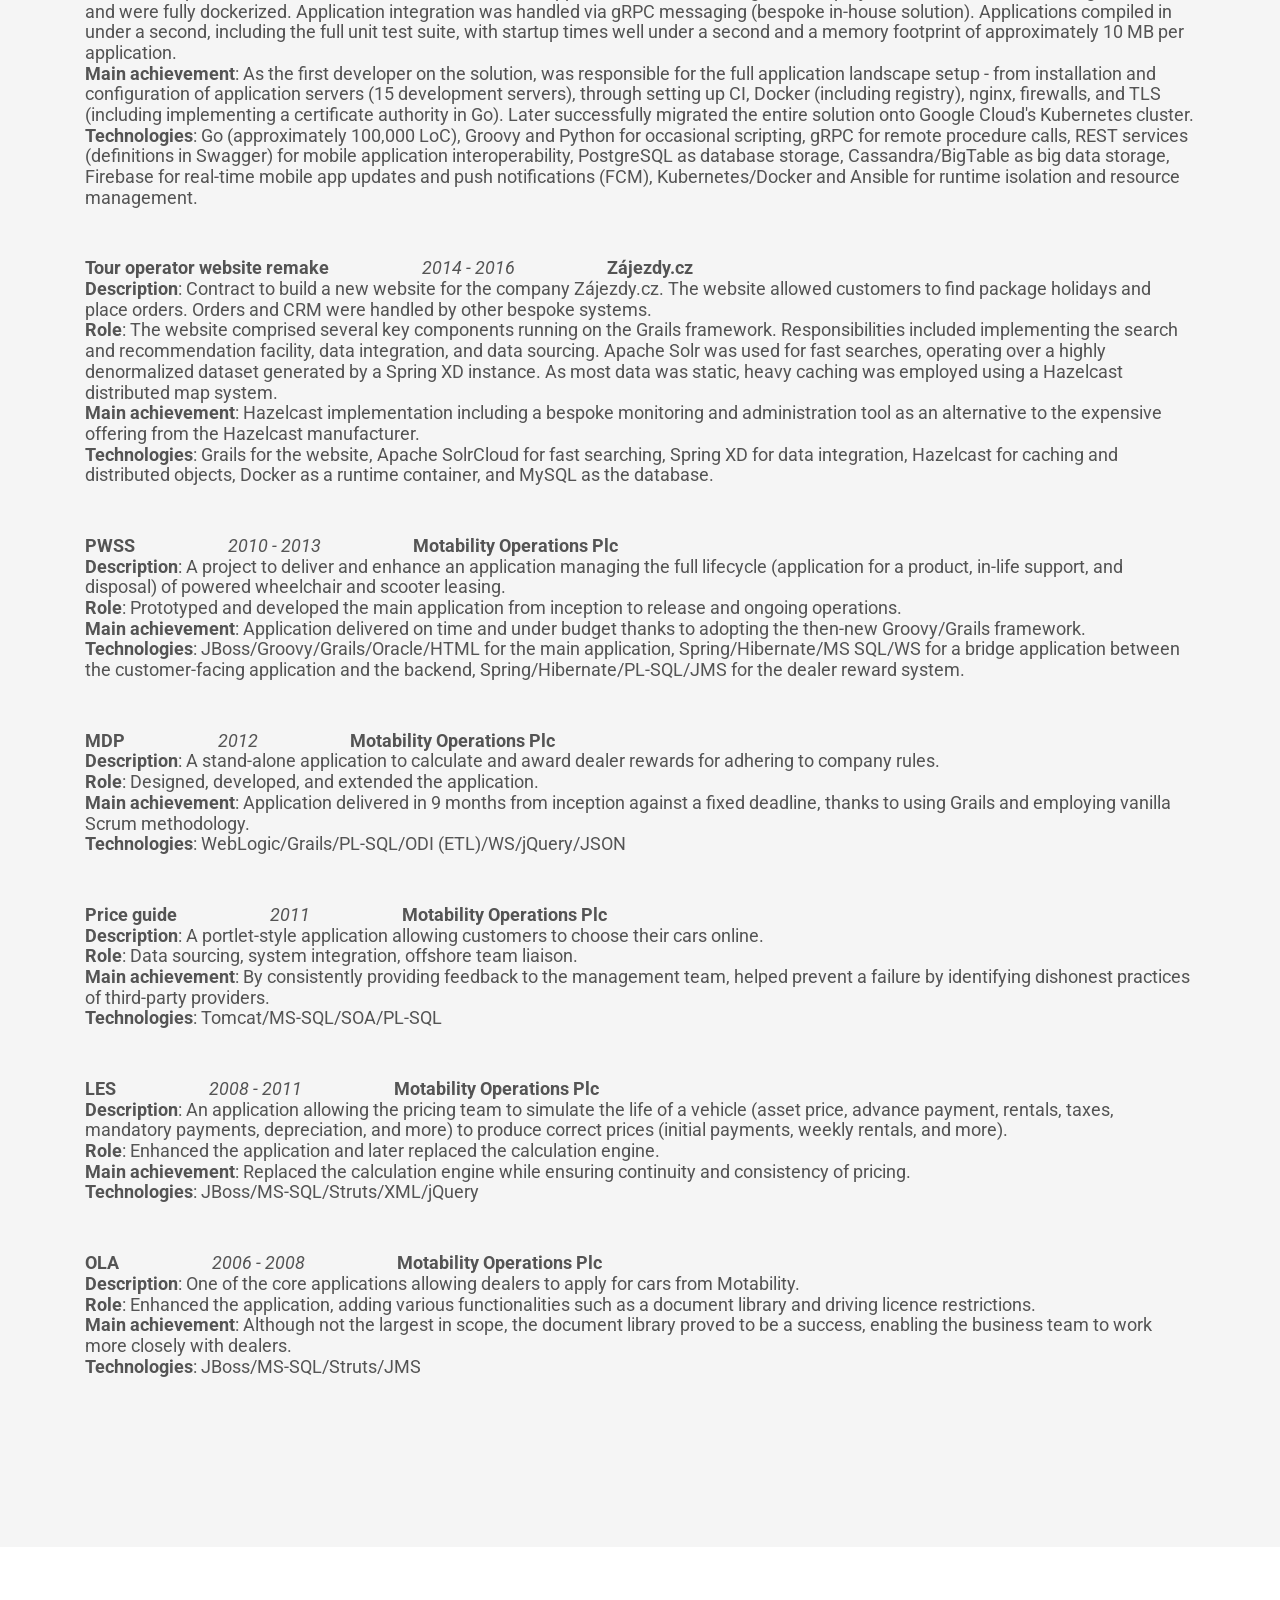
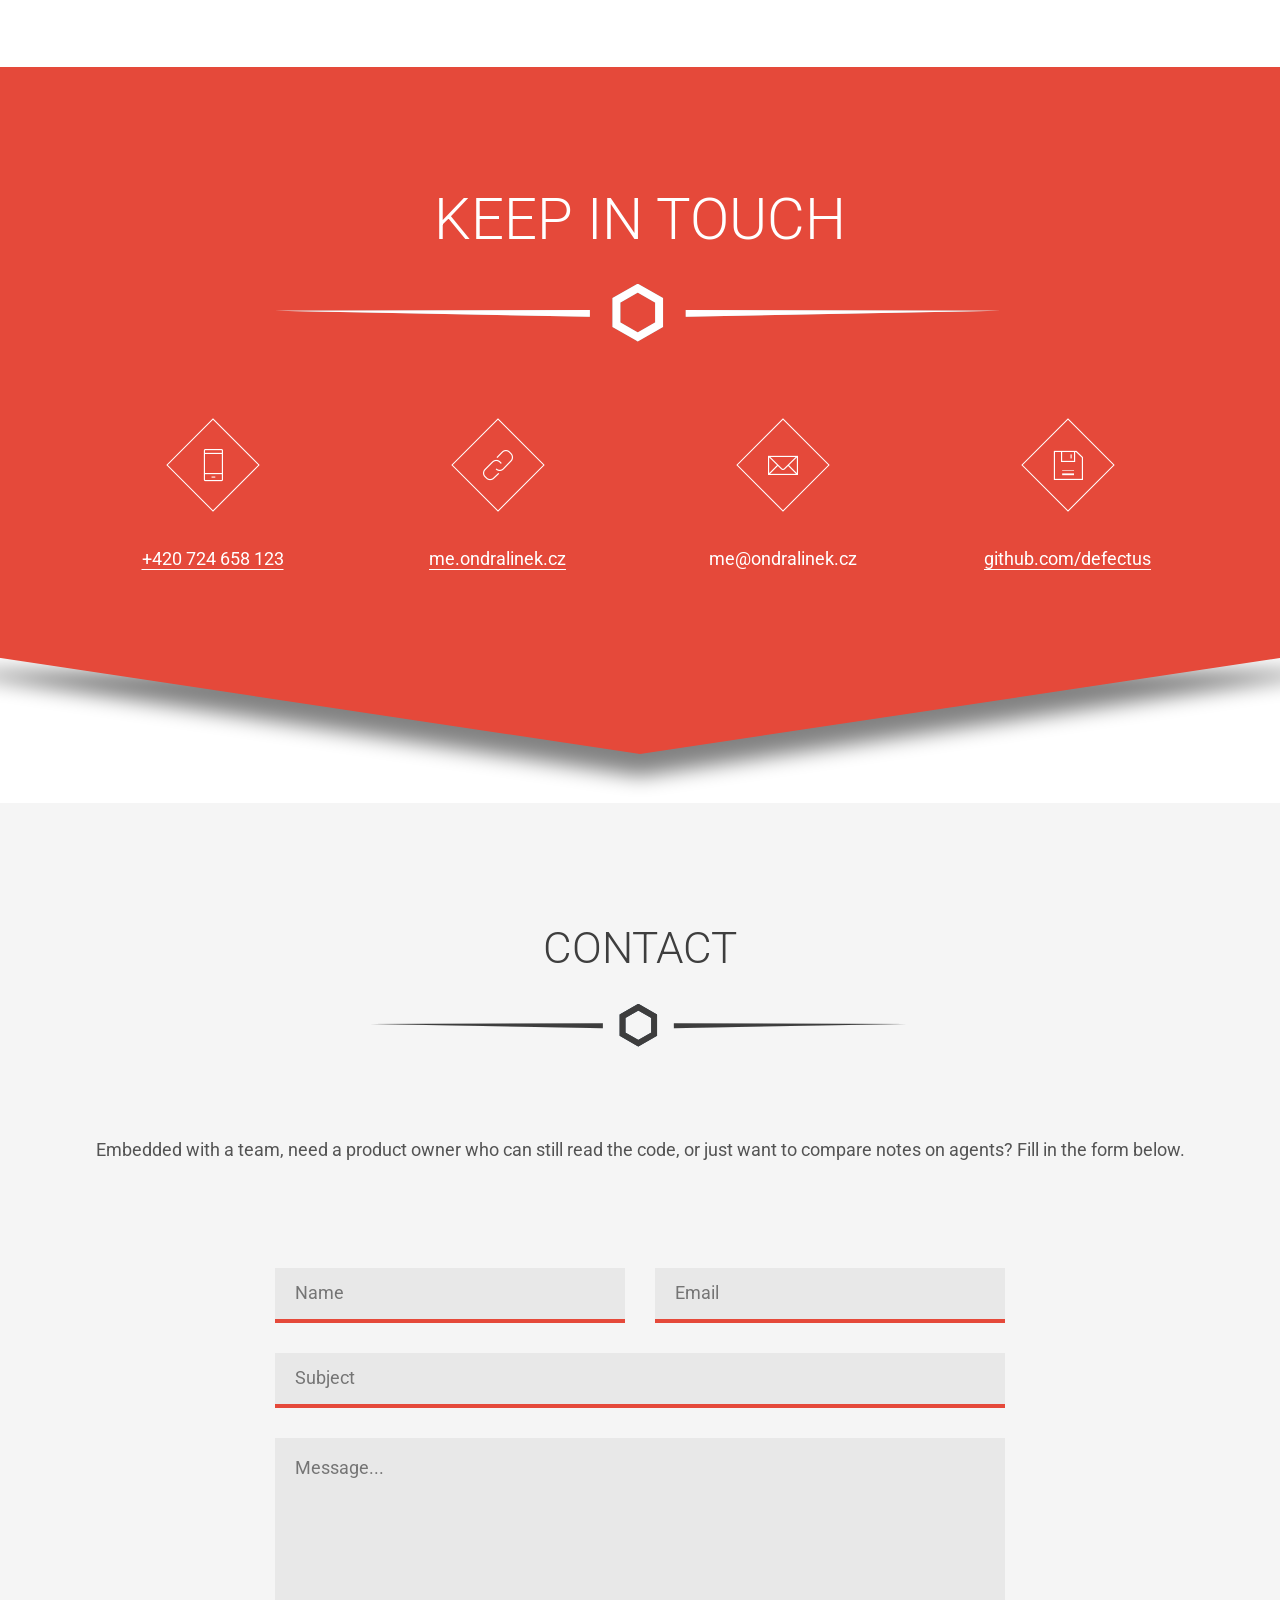
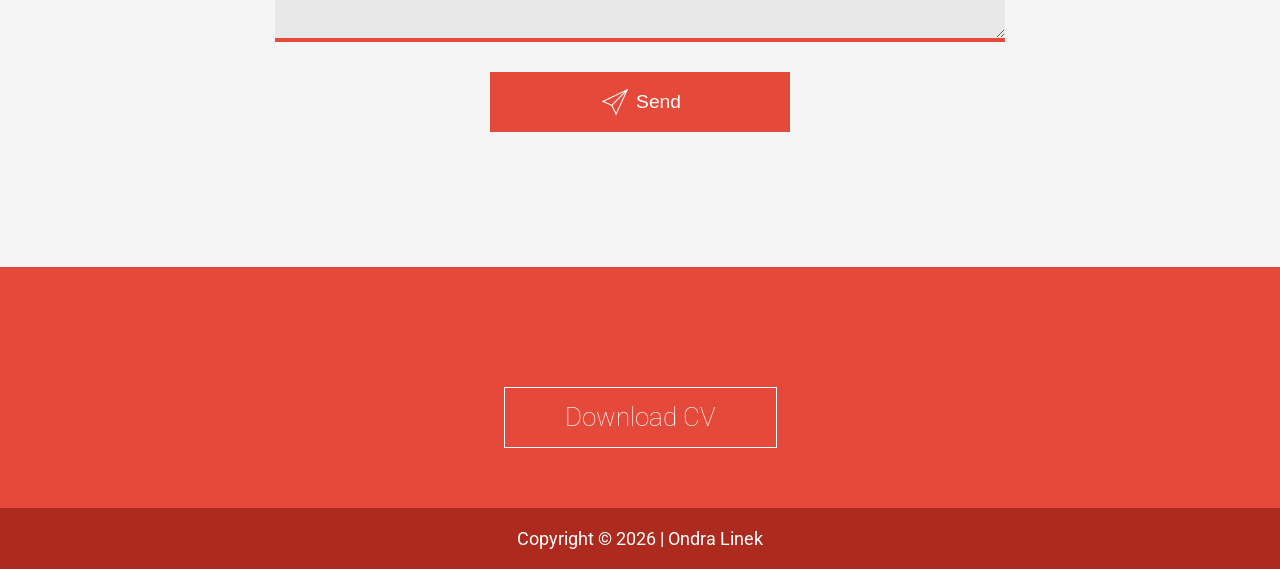
==== commit a7415b84: "Add a dark theme that follows the system preference - dark.css overrides the compiled theme under ht" ====
--- a/index.html
+++ b/index.html
@@ -13,6 +13,38 @@
   <!-- Importing Styles -->
   <link href="https://fonts.googleapis.com/css?family=Roboto:300,400,700" rel="stylesheet">
   <link rel="stylesheet" id="theme" href="css/style.css">
+  <link rel="stylesheet" href="css/site.css">
+  <link rel="stylesheet" href="css/dark.css">
+  <script>
+    // Resolve the colour mode before the first paint: an explicit choice wins,
+    // otherwise follow the operating system. Without JavaScript the page stays
+    // on the light theme.
+    (function () {
+      var KEY = 'ondralinek-mode';
+      var root = document.documentElement;
+
+      function stored() {
+        try {
+          var value = window.localStorage.getItem(KEY);
+          return value === 'dark' || value === 'light' ? value : null;
+        } catch (error) {
+          return null;
+        }
+      }
+
+      var prefersDark = !!(window.matchMedia && window.matchMedia('(prefers-color-scheme: dark)').matches);
+      root.setAttribute('data-theme', stored() || (prefersDark ? 'dark' : 'light'));
+
+      if (!window.matchMedia) return;
+      var query = window.matchMedia('(prefers-color-scheme: dark)');
+      var follow = function (event) {
+        if (stored()) return;
+        root.setAttribute('data-theme', event.matches ? 'dark' : 'light');
+      };
+      if (query.addEventListener) query.addEventListener('change', follow);
+      else if (query.addListener) query.addListener(follow);
+    })();
+  </script>
 </head>
 
 
@@ -24,6 +56,13 @@
     <span class="pe-7s-settings pe-2x icon" id="toggle_options"></span>
 
     <div class="colors">
+      <p class="lead text-center">Mode</p>
+      <ul class="modes list-style-none">
+        <li data-mode="auto">Auto</li>
+        <li data-mode="light">Light</li>
+        <li data-mode="dark">Dark</li>
+      </ul>
+
       <p class="lead text-center">Colour theme</p>
       <ul class="color-pallete list-style-none">
         <li data-color="red" class="red clearfix">
--- a/css/site.css
+++ b/css/site.css
@@ -0,0 +1,52 @@
+/* Small additions on top of the compiled theme: the light/dark switcher and
+   legibility fixes. Kept out of the colour themes so they apply in every
+   palette and in both modes. */
+
+.options .modes {
+  display: flex;
+  align-items: center;
+  justify-content: center;
+  gap: 10px;
+  margin: 0 0 30px;
+}
+
+/* The colour swatches below are list items too; cancel their spacing. */
+.options .colors .modes li {
+  margin-bottom: 0;
+  padding: 10px 22px;
+  border: 1px solid currentColor;
+  border-radius: 999px;
+  font-size: 0.95rem;
+  line-height: 1;
+  text-transform: uppercase;
+  letter-spacing: 0.06em;
+  cursor: pointer;
+  opacity: 0.55;
+  transition: opacity 200ms ease, background-color 200ms ease, color 200ms ease;
+}
+
+.options .colors .modes li:hover {
+  opacity: 1;
+}
+
+.options .colors .modes li.is-active {
+  opacity: 1;
+  color: #fff;
+  background-color: #545454;
+  border-color: #545454;
+}
+
+html[data-theme="dark"] .options .colors .modes li.is-active {
+  color: #101318;
+  background-color: #e8eef7;
+  border-color: #e8eef7;
+}
+
+/* The contact links sit on the accent band, where the browser default link
+   colour is unreadable (and turns purple once visited). */
+section.section-touch .icons a {
+  color: inherit;
+  text-decoration: underline;
+  text-decoration-thickness: 1px;
+  text-underline-offset: 4px;
+}
--- a/css/dark.css
+++ b/css/dark.css
@@ -0,0 +1,114 @@
+/* Dark mode for me.ondralinek.cz.
+   Loaded after the colour theme so these overrides win; every rule is scoped
+   to html[data-theme="dark"], which the head script sets before first paint
+   from localStorage, or from prefers-color-scheme when nothing is stored. */
+
+html[data-theme="dark"] {
+  color-scheme: dark;
+  background-color: #101318;
+}
+
+html[data-theme="dark"] body {
+  color: #b8c2cf;
+  background-color: #101318;
+}
+
+html[data-theme="dark"] ::selection {
+  color: #fff;
+  background-color: #2a3442;
+}
+
+/* Sections */
+
+html[data-theme="dark"] section.section {
+  background-color: #101318;
+}
+
+html[data-theme="dark"] section.section:nth-child(2n) {
+  background-color: #161b22;
+}
+
+html[data-theme="dark"] section.section .section-header .section-title {
+  color: #e8eef7;
+}
+
+html[data-theme="dark"] section.section .section-header .section-title:after {
+  background-image: url("../images/separator-light.svg");
+  opacity: 0.5;
+}
+
+html[data-theme="dark"] section.section-touch {
+  background-color: #101318 !important;
+}
+
+/* Service boxes */
+
+html[data-theme="dark"] .service-box {
+  border-color: #252c36;
+}
+
+html[data-theme="dark"] .service-box .icon-box svg path {
+  stroke: #8b97a8;
+}
+
+html[data-theme="dark"] .service-box .icon-box svg polygon {
+  fill: #101318;
+}
+
+html[data-theme="dark"] section.section:nth-child(2n) .service-box .icon-box svg polygon {
+  fill: #161b22;
+}
+
+html[data-theme="dark"] .service-box hr {
+  border-top-color: #252c36;
+}
+
+html[data-theme="dark"] .service-box:hover {
+  -webkit-box-shadow: 0 7px 10px 1px rgba(0, 0, 0, 0.6);
+  box-shadow: 0 7px 10px 1px rgba(0, 0, 0, 0.6);
+}
+
+/* Skills */
+
+html[data-theme="dark"] .progress-bar .bar {
+  background-color: #252c36;
+}
+
+html[data-theme="dark"] .progress-donut .circle circle.back {
+  stroke: #2b3340;
+}
+
+/* Contact form */
+
+html[data-theme="dark"] form input,
+html[data-theme="dark"] form textarea {
+  color: #e8eef7;
+  background-color: #1a2029;
+}
+
+html[data-theme="dark"] form input:hover,
+html[data-theme="dark"] form textarea:hover {
+  background-color: #222a35;
+}
+
+html[data-theme="dark"] form input::placeholder,
+html[data-theme="dark"] form textarea::placeholder {
+  color: #7d8899;
+}
+
+/* Options panel */
+
+html[data-theme="dark"] .options {
+  background-color: #161b22;
+  -webkit-filter: drop-shadow(0 5px 5px rgba(0, 0, 0, 0.6));
+  filter: drop-shadow(0 5px 5px rgba(0, 0, 0, 0.6));
+}
+
+html[data-theme="dark"] .options .icon {
+  color: #e8eef7;
+  background-color: #161b22;
+}
+
+html[data-theme="dark"] .options .colors p.lead {
+  color: #e8eef7;
+}
